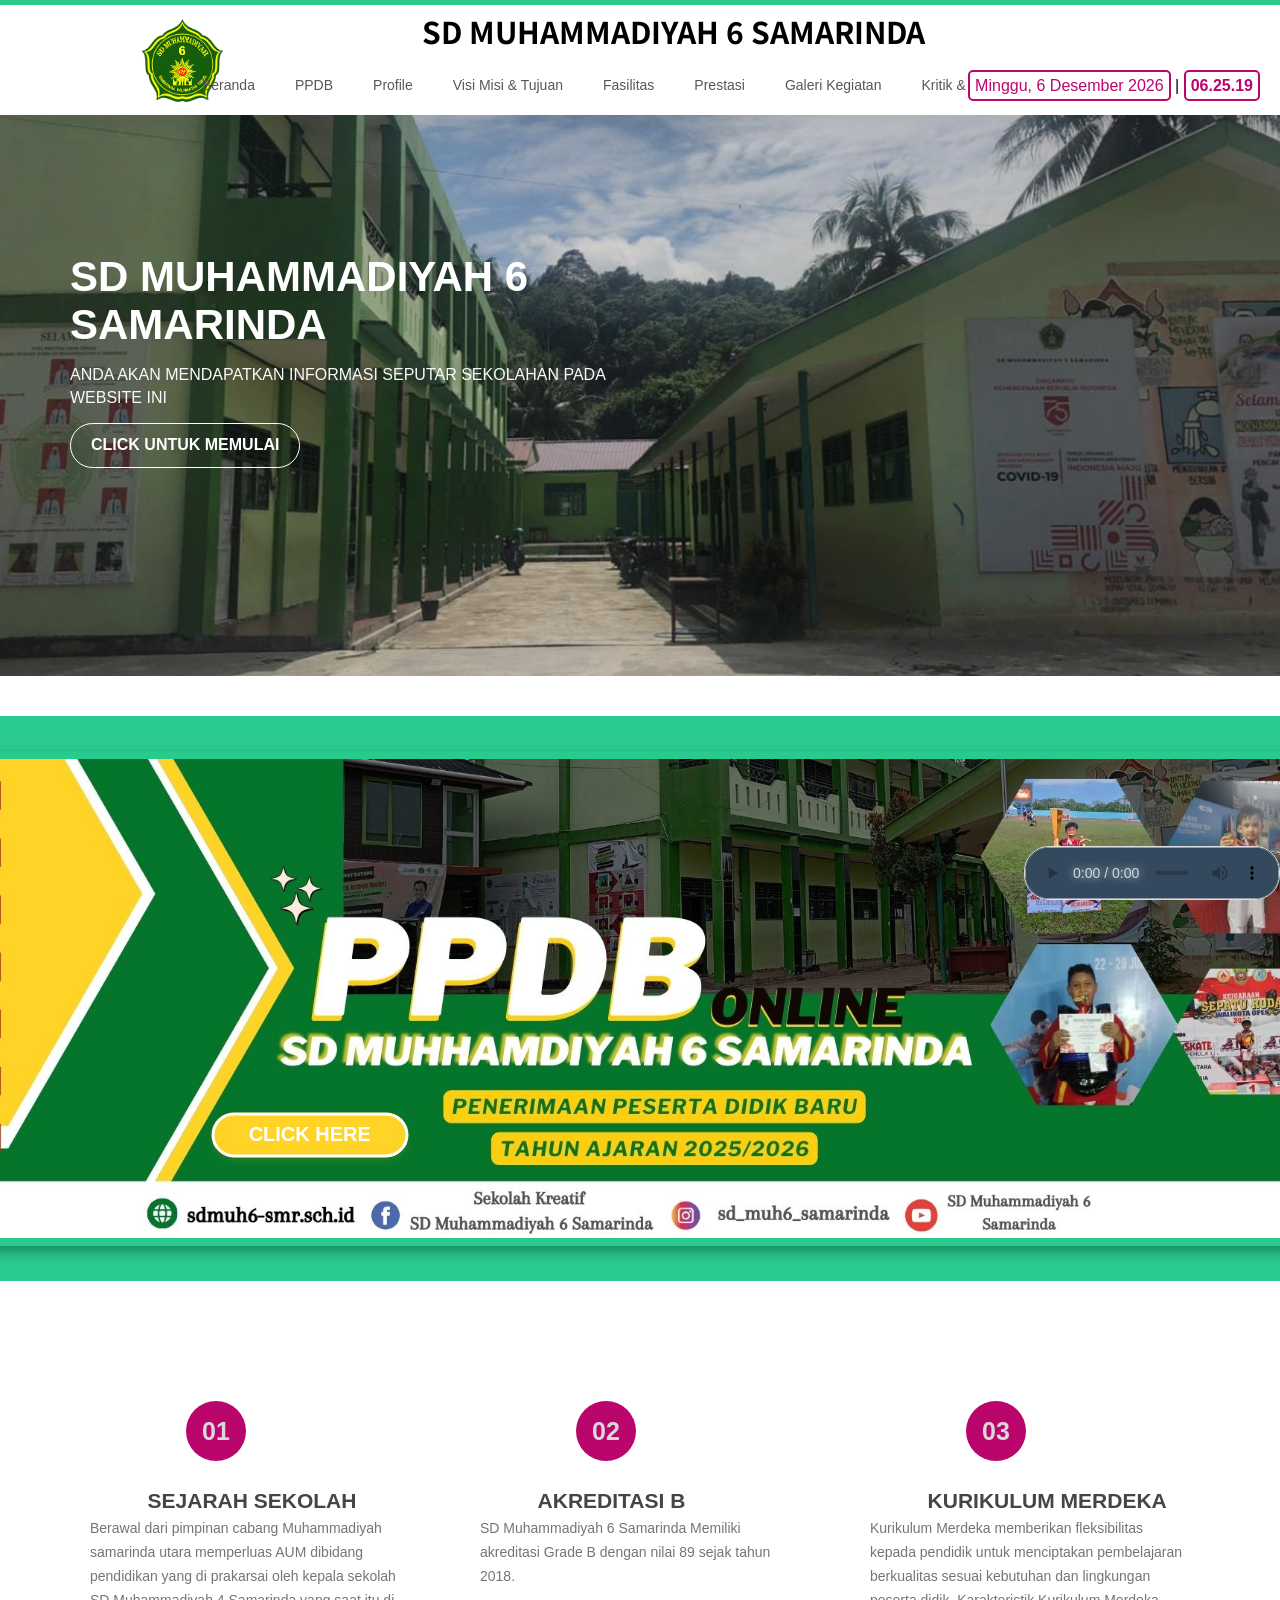
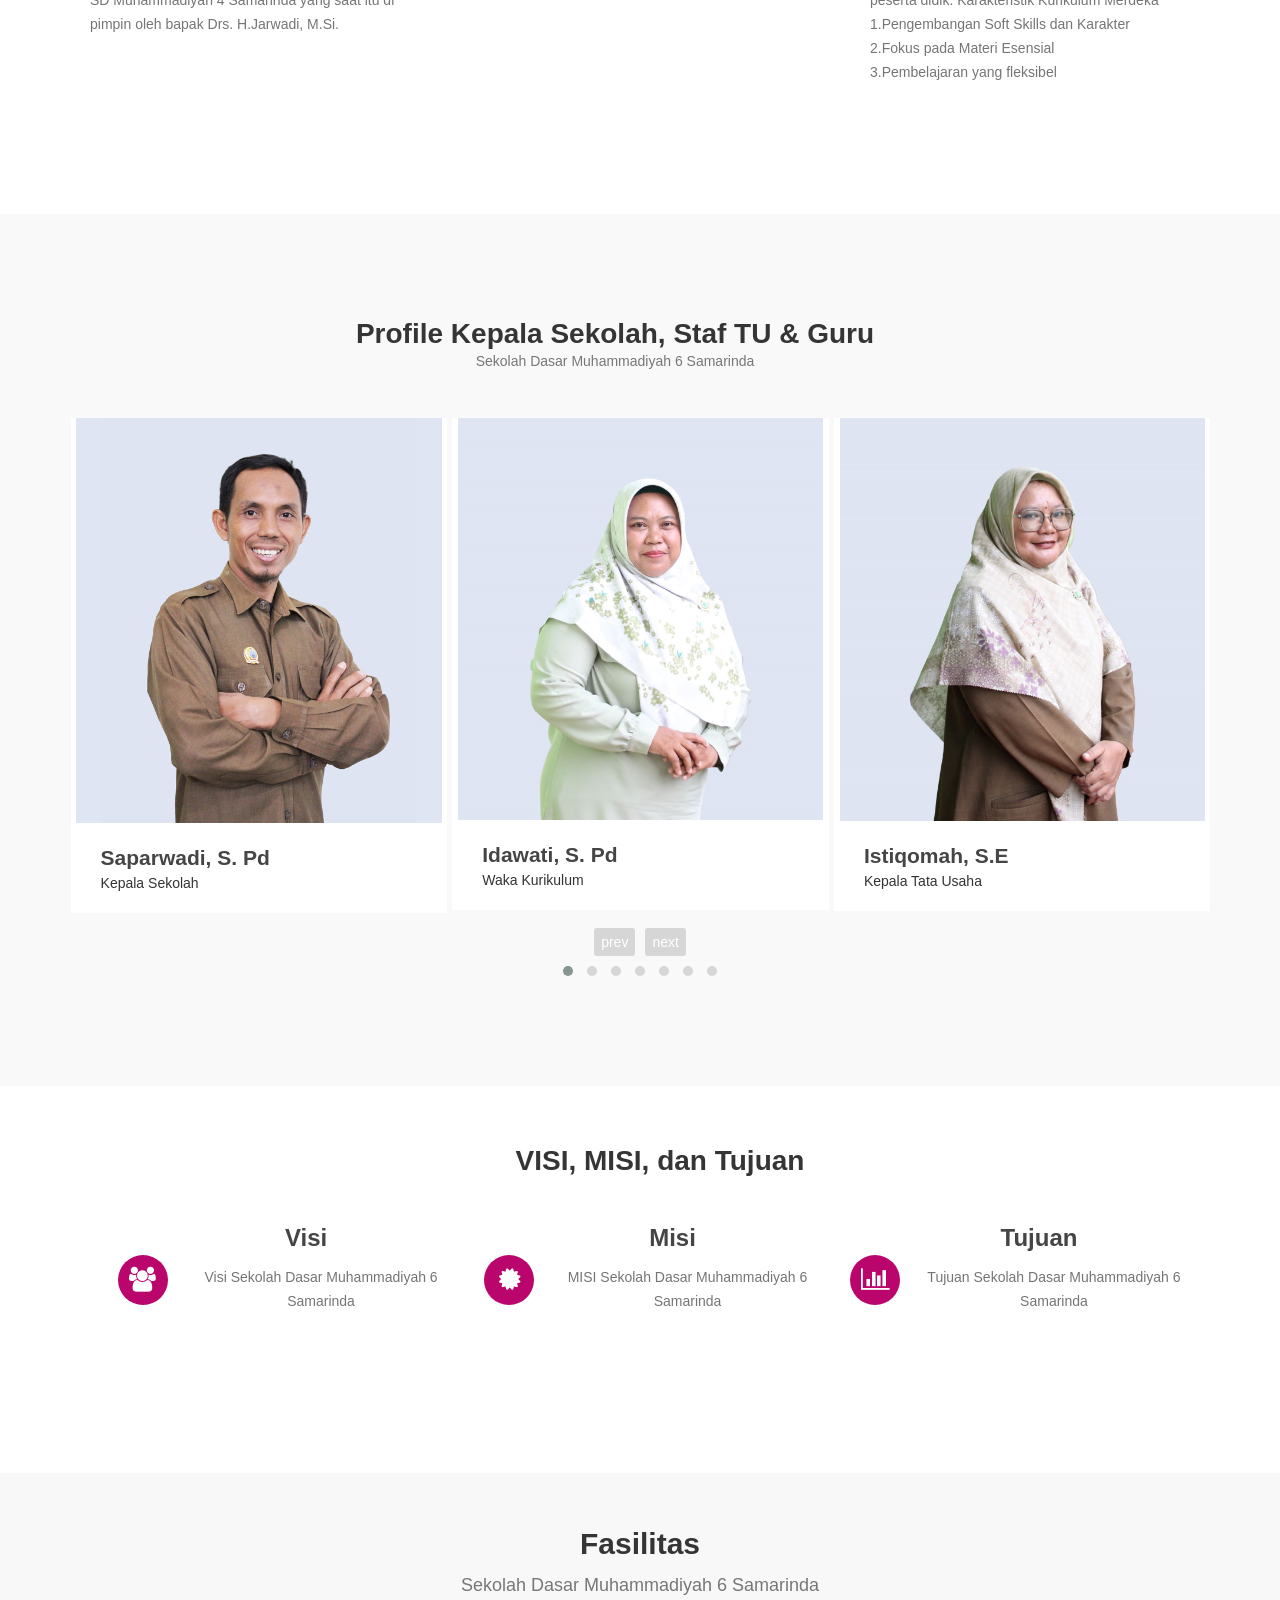
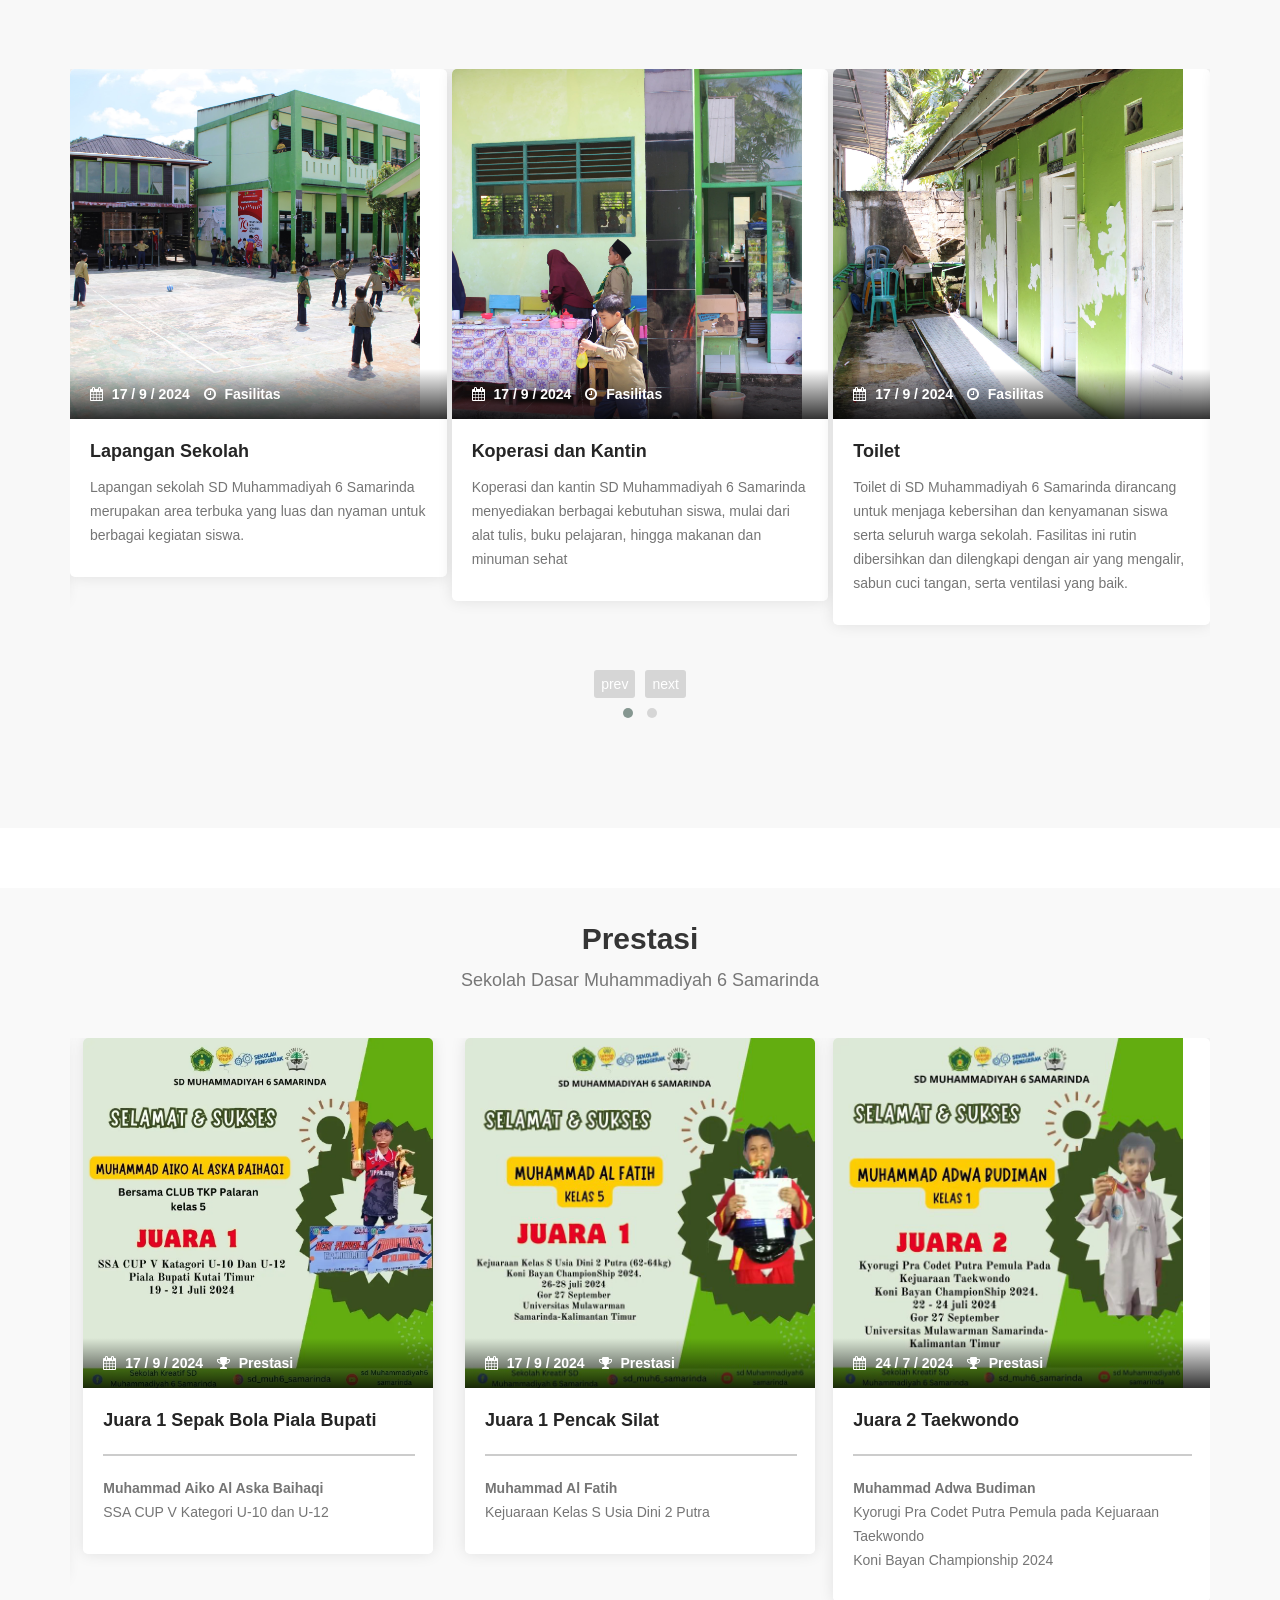
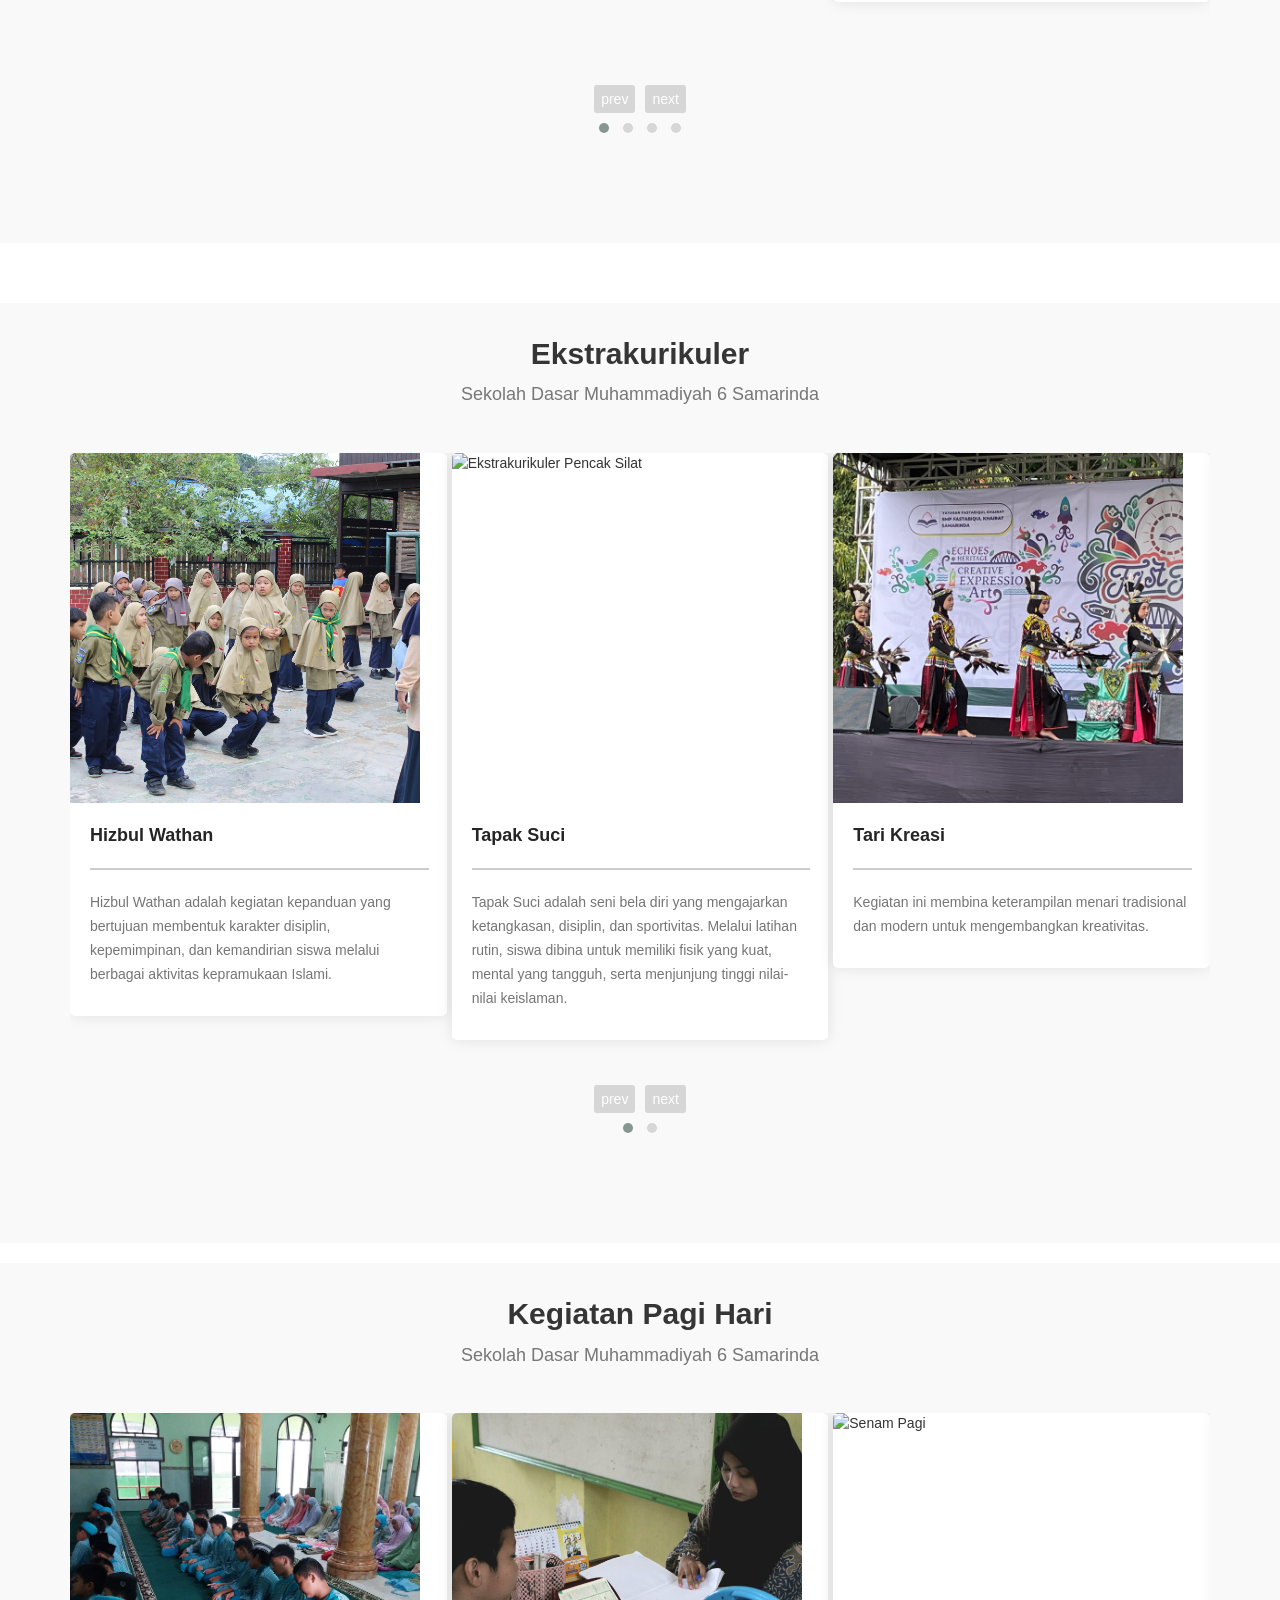
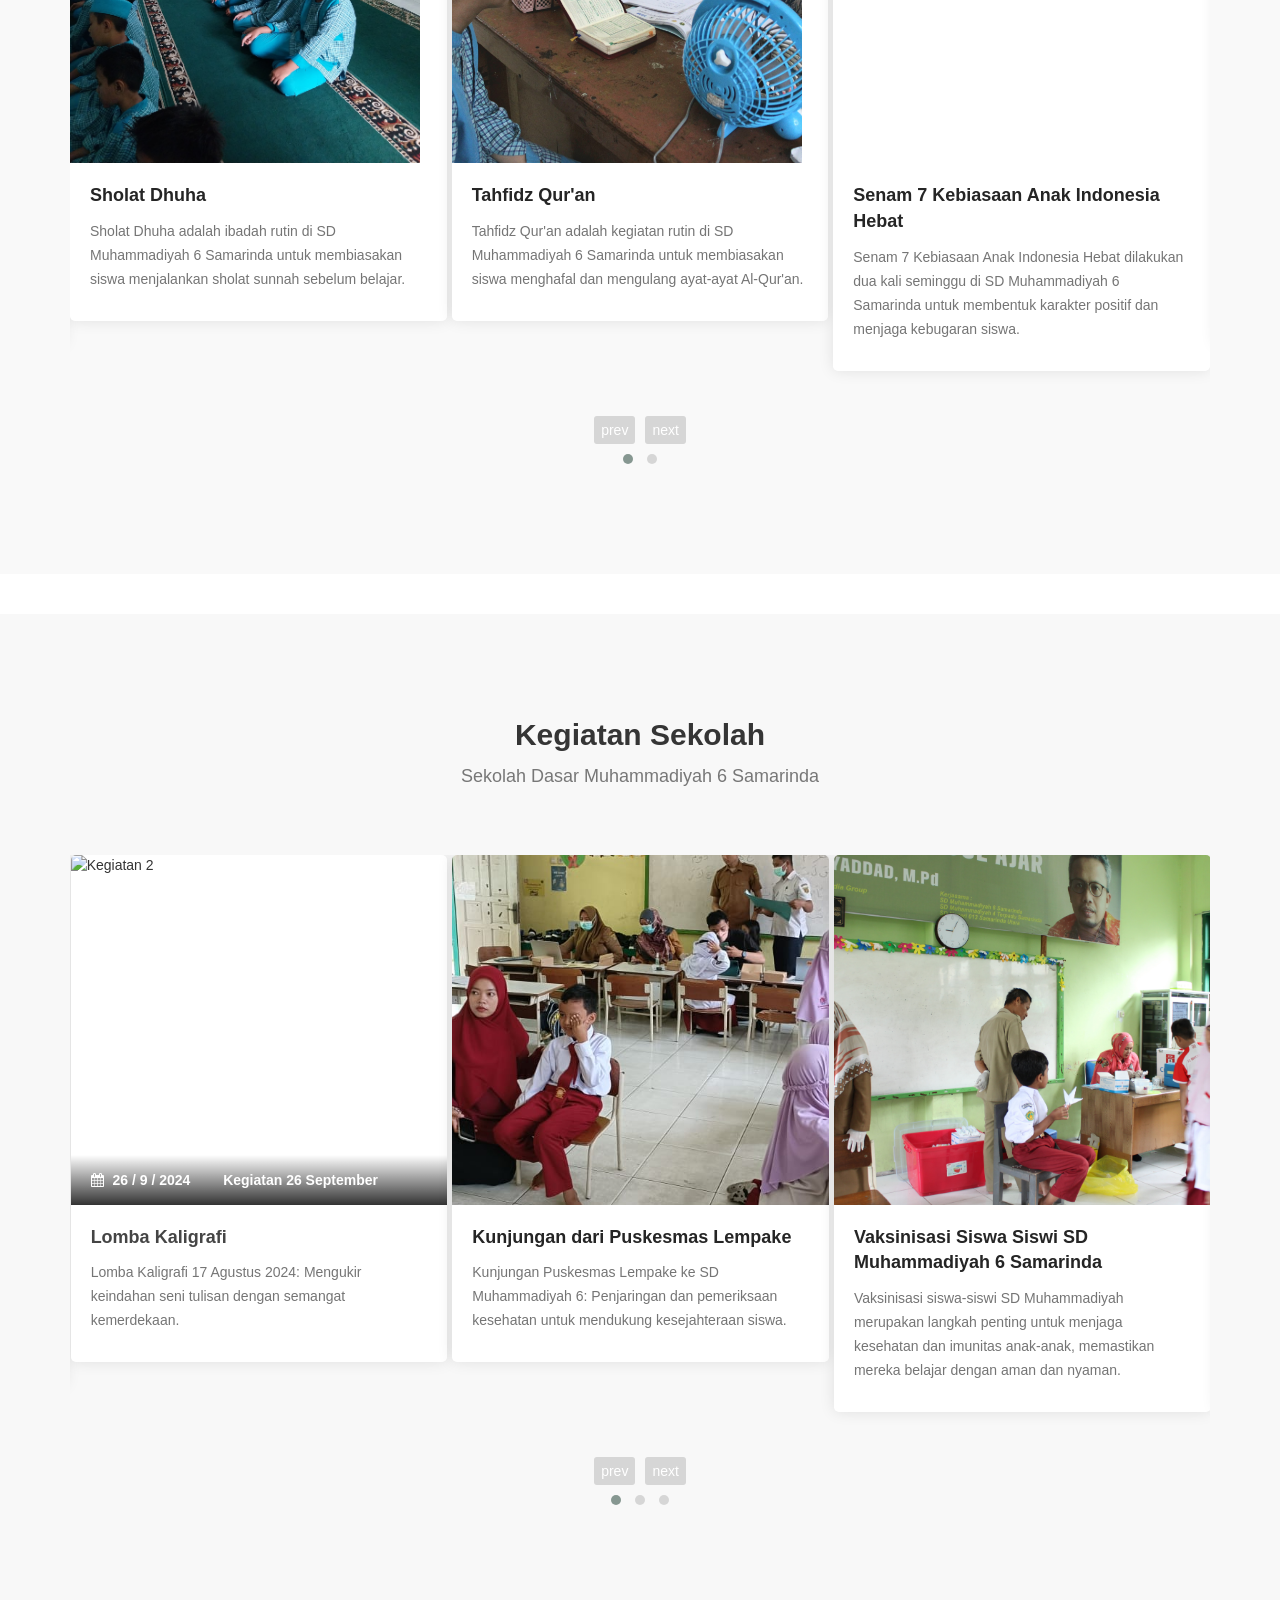
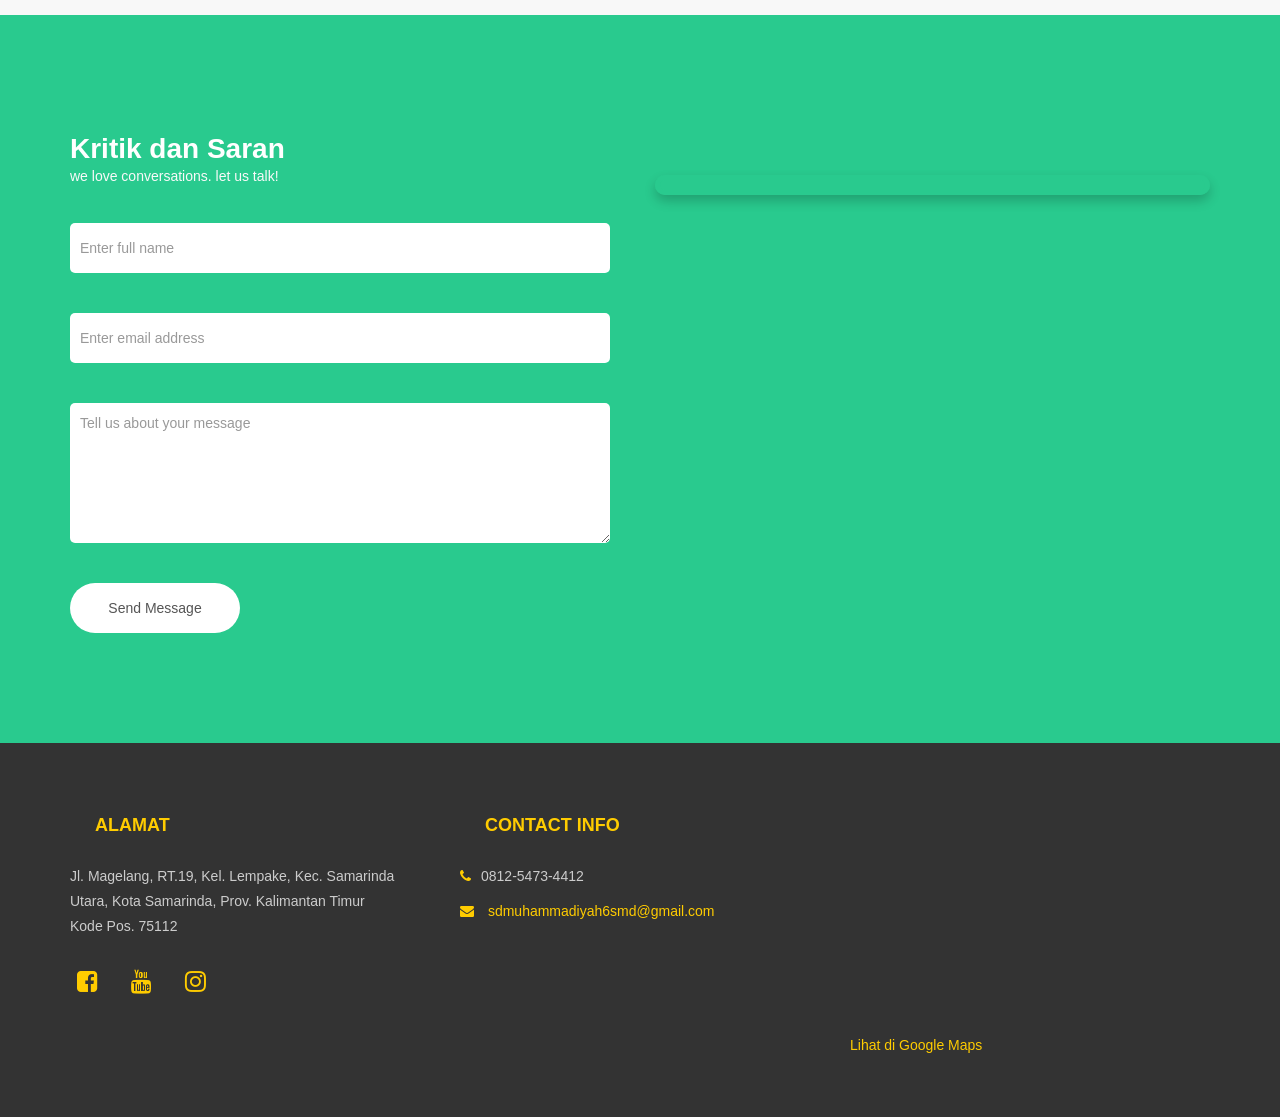
==== index.html @ 0b0f7b5b "update kegiatan" ====
<!DOCTYPE html>
<html lang="en">
<head>

     <title>SD MUHAMMADIYAH 6 </title>

     <link rel="icon" href="images/favicon.ico" type="image/x-icon">
<!-- 

Known Template 






http://www.templatemo.com/tm-516-known

-->

     <style>
          .container {
          width: 90%;
          margin: 0 auto;
          }

          .about-info {
          text-align: center;
          font-size: 16px; /* Adjust the base text size as needed */
          }

          .about-info h2 {
          text-align: center;
          margin-bottom: 20px;
          font-size: 28px; /* Adjust the h2 text size as needed */
          }


          figure {
          display: inline-block;
          width: 30%;
          margin: 10px;
          cursor: pointer;
          transition: transform 0.3s;
          }

          figure:hover {
          transform: scale(1);
          }

          figure span {
          font-size: 40px;
          display: block;
          }

          figcaption h3 {
          font-size: 24px;
          margin: 10px 0;
          }

          .content {
          display: none;
          text-align: left;
          padding: 15px;
          border: 2px solid green;
          border-radius: 5px;
          margin-top: 10px;
          animation: fadeIn 0.5s;
          }

          @keyframes fadeIn {
          from { opacity: 0; }
          to { opacity: 1; }
          }

          .show {
          display: block;
          animation: fadeIn 0.5s;
          }

     

     </style>





     <meta charset="UTF-8">
     <meta http-equiv="X-UA-Compatible" content="IE=Edge">
     <meta name="description" content="SD Muhammadiyah 6 Samarinda Memiliki Motto GEMILANG Generasi Muslim Berilmu Beramal dan Cinta Lingkungan">
     <meta name="keywords" content="SD Muhammadiyah 6, SD Muhammadiyah 6 Samarinda, Sekolah Dasar Islam Samarinda, Muhammadiyah, Kalimantan Timur, Samarinda, SD, Sekolah, Sekolah Muhammadiyah, Sdmuh6, Sekolah Kreatif, Sekolah Dasar Muhammadiyah 6, Sekolah Dasar Muhammadiyah 6">
     <meta name="author" content="SD Muhammadiyah 6 Samarinda">
     <meta name="viewport" content="width=device-width, initial-scale=1, maximum-scale=1">

     <link rel="stylesheet" href="css/bootstrap.min.css">
     <link rel="stylesheet" href="css/font-awesome.min.css">
     <link rel="stylesheet" href="css/owl.carousel.css">
     <link rel="stylesheet" href="css/owl.theme.default.min.css">
     <link rel="stylesheet" href="https://cdnjs.cloudflare.com/ajax/libs/OwlCarousel2/2.3.4/assets/owl.carousel.min.css" />
     <link rel="stylesheet" href="https://cdnjs.cloudflare.com/ajax/libs/animate.css/4.1.1/animate.min.css"/>
     <link rel="stylesheet" href="https://cdnjs.cloudflare.com/ajax/libs/OwlCarousel2/2.3.4/assets/owl.theme.default.min.css" />
     <script src="https://cdnjs.cloudflare.com/ajax/libs/jquery/3.6.0/jquery.min.js"></script>
     <script src="https://cdnjs.cloudflare.com/ajax/libs/OwlCarousel2/2.3.4/owl.carousel.min.js"></script>
     <script src="https://code.jquery.com/jquery-3.6.0.min.js"></script>




     <!-- MAIN CSS -->
      
     <link rel="stylesheet" href="css/templatemo-style.css">

</head>
 <style>
        body {
            font-family: "Barlow Condensed", sans-serif;
            margin: 0;
            padding: 0;
        }
        


     /*------AUDIO-----*/


        audio {
    position: fixed; /* Position the audio player fixed */
    bottom: 20px; /* Distance from the bottom of the viewport */
    right: 20px; /* Distance from the right of the viewport */
    width: 300px; /* Width of the audio player */
    border-radius: 25px; /* Rounded corners */
    border: 1px solid #ddd; /* Border color */
    background: #2c3e50; /* Background color */
    z-index: 9999; /* Ensure the audio player is on top of all other content */ 
}

        /* Custom styling for the audio controls */
        audio::-webkit-media-controls-panel {
            background-color: #34495e; /* Background color */
            border-radius: 10px; /* Rounded corners */
            border: 1px solid #ecf0f1; /* Border color */
        }

        audio::-webkit-media-controls-play-button,
        audio::-webkit-media-controls-pause-button,
        audio::-webkit-media-controls-mute-button {
            color: #ecf0f1; /* Icon color */
        }

        audio::-webkit-media-controls-current-time-display,
        audio::-webkit-media-controls-time-remaining-display {
            color: #ecf0f1; /* Time display color */
        }
    </style>
</head>
<head>
     <meta charset="UTF-8">
     <meta name="viewport" content="width=device-width, initial-scale=1.0">
     <title>Fixed Audio Player</title>
     <style>
         /* Posisi tetap di bawah kanan */
         #audio-player {
             position: fixed;
             bottom: 0;  /* Jarak dari bagian bawah halaman */
             right: 0;   /* Jarak dari sisi kanan halaman */
             width: 20%; /* Lebar untuk desktop */
         }
 
         /* Responsif untuk perangkat mobile */
         @media only screen and (max-width: 600px) {
             #audio-player {
                 margin-right: 100px;
                 width: 50%;  /* Lebar penuh untuk layar kecil */
                 height: 40px; /* Sesuaikan tinggi untuk layar kecil */
             }
         }
     </style>
 </head>
 <body>
     <audio id="audio-player" controls>
         <source id="audio-source" src="audio/Sekolah Kreatif SD Muhammadiyah 6.mp3" type="audio/mpeg">
         Your browser does not support the audio element.
     </audio>
 
     <script>
         // Dapatkan elemen audio
         const audioPlayer = document.getElementById('audio-player');
 
         // Tambahkan event listener untuk mendeteksi tombol ditekan
         document.addEventListener('keydown', function(event) {
             // Cek jika tombol "M" ditekan
             if (event.key === 'M' || event.key === 'm') {
                 // Toggle mute/unmute audio
                 audioPlayer.muted = !audioPlayer.muted;
             }
         });
     </script>
 </body>

    <button onclick="playNext()">Play Next</button>
    <button onclick="playPrevious()">Play Previous</button>

    <script>
        // Daftar file audio
        var playlist = [
            'audio/Sekolah Kreatif SD Muhammadiyah 6.mp3',
            'audio/Bersama kita bersinar (2).mp3',
            'audio/sang surya.mp3'
        ];

        var currentIndex = 0; // Index file audio yang sedang diputar

        // Fungsi untuk memutar audio berikutnya
        function playNext() {
            currentIndex = (currentIndex + 1) % playlist.length; // Update index dan loop jika perlu
            playAudio(playlist[currentIndex]);
        }

        // Fungsi untuk memutar audio sebelumnya
        function playPrevious() {
            currentIndex = (currentIndex - 1 + playlist.length) % playlist.length; // Update index dan loop jika perlu
            playAudio(playlist[currentIndex]);
        }

        // Fungsi untuk memutar audio berdasarkan src
        function playAudio(src) {
            var audioPlayer = document.getElementById('audio-player');
            var audioSource = document.getElementById('audio-source');
            audioSource.src = src;
            audioPlayer.load(); // Muat sumber baru
            audioPlayer.play().catch(function(error) {
                console.log("Autoplay failed:", error);
            });
        }

        // Memutar audio pertama saat halaman dimuat
        window.addEventListener('load', function() {
            playAudio(playlist[currentIndex]);
        });

        // Memindahkan ke lagu berikutnya setelah selesai
        document.getElementById('audio-player').addEventListener('ended', function() {
            playNext();
        });
    </script>
</body>

 
 

     <!-- PRE LOADER -->
     <section class="preloader">
          <div class="spinner">

               <span class="spinner-rotate"></span>
               
          </div>
     </section>


     <!-- HEADER -->
     <section class="navbar custom-navbar navbar-fixed-top" role="navigation">
          <div class="container">
               <div class="navbar-header">
                    <button class="navbar-toggle" data-toggle="collapse" data-target=".navbar-collapse">
                         <span class="icon icon-bar"></span>
                         <span class="icon icon-bar"></span>
                         <span class="icon icon-bar"></span>
                    </button>
                    

                    <!-- lOGO TEXT HERE -->

                    <link href="https://fonts.googleapis.com/css2?family=Qwitcher+Grypen:wght@400;700&display=swap" rel="stylesheet">
                    <link href="https://fonts.googleapis.com/css2?family=Bebas+Neue&display=swap" rel="stylesheet">
                    <link href="https://fonts.googleapis.com/css2?family=Bebas+Neue&family=Noto+Sans+JP:wght@100..900&display=swap" rel="stylesheet">
                    <a href="#" class="navbar-brand">
                    <img src="images/logo.jpg" loading="lazy" alt="Logo" class="navbar-logo" style="width: 85px; height: auto;">
                    <span class="navbar-text">
                         <span class="text-large">SD MUHAMMADIYAH 6 SAMARINDA</span><br>
                         <span class="text-medium">Generasi Muslim Berilmu Beramal & Cinta Lingkungan</span>
                    </span>                       
    </a>

               <!-- MENU LINKS -->
               <div class="collapse navbar-collapse">
                    <ul class="nav navbar-nav navbar-nav-first">
                        <li><a href="#top" class="smoothScroll">Beranda</a></li>
                        <li><a href="#ppdb" class="smoothScroll">PPDB</a></li>
                        <li><a href="#team" class="smoothScroll">Profile</a></li>
                        <li><a href="#about" class="smoothScroll">Visi Misi & Tujuan</a></li>
                        <li><a href="#courses" class="smoothScroll">Fasilitas</a></li>
                        <li><a href="#prestasi" class="smoothScroll">Prestasi</a></li>
                        <li><a href="#kegiatan-sekolah" class="smoothScroll">Galeri Kegiatan</a></li>
                        <li><a href="#contact" class="smoothScroll">Kritik & Saran</a></li>
                    </ul>
                    <ul class="nav navbar-nav navbar-right">
                        <li><a href="https://mail.google.com/mail/?view=cm&fs=1&to=sdmuhammadiyah6smd@gmail.com" target="_blank"><i class="fa fa-envelope"></i></a></li>
                    </ul>
                    <ul class="nav navbar-nav navbar-right clock-nav">
                         <li><span id="date"></span> | <span id="clock"></span></li> <!-- Real-time clock -->
                    </ul>
               </div>
          </div>
     </section>
     <!-- HOME -->
     <section id="home">
          <div class="row">
              <div class="owl-carousel owl-theme home-slider">
                  <div class="item item-first">
                      <div class="caption">
                          <div class="container">
                              <div class="col-md-6 col-sm-12">
                                  <h1>SD MUHAMMADIYAH 6 SAMARINDA</h1>
                                  <h3>ANDA AKAN MENDAPATKAN INFORMASI SEPUTAR SEKOLAHAN PADA WEBSITE INI</h3>
                                  <a href="#feature" class="section-btn home-btn btn btn-default smoothScroll">CLICK UNTUK MEMULAI</a>
                              </div>
                          </div>
                      </div>
                  </div>
                  <div class="item item-second">
                      <div class="caption">
                          <div class="container">
                              <div class="col-md-6 col-sm-12">
                                  <h1>DAFTARKAN ANAK KE SEKOLAH MUHAMMADIYAH</h1>
                                  <h3>RUANGAN YANG MEMADAI</h3>
                                  <a href="#courses" class="section-btn home-btn btn btn-default smoothScroll">CLICK UNTUK MEMULAI</a>
                              </div>
                          </div>
                      </div>
                  </div>
                  <div class="item item-third">
                      <div class="caption">
                          <div class="container">
                              <div class="col-md-6 col-sm-12">
                                  <h1>SEKOLAH KREATIF <br>SD MUHAMMADIYAH 6 SAMARINDA</h1><br>
                                  <h3>GEMILANG Generasi Muslim Berilmu Beramal dan Cinta Lingkungan</h3>
                                  <a href="#contact" class="section-btn home-btn btn btn-default smoothScroll">CLICK UNTUK MEMULAI</a>
                              </div>
                          </div>
                      </div>
                  </div>
              </div>
          </div>
      </section>      
     <!-- OVERLAY -->
     <!-- PPDB -->
     <br>
     <br>
     <section id="ppdb">
          <div class="container">
            <div class="row">
              <!-- Kolom untuk Gambar -->
              <div class="col-md-6">
                <div class="image-highlight" style="position: relative;">
                  <!-- Gambar untuk Desktop -->
                  <img id="image-display-desktop" src="images/Ppdb-desktop.jpg" loading="lazy" alt="Descriptive Text" class="img-fluid desktop-img">
                  
                  <!-- Gambar untuk Mobile -->
                  <img id="image-display-mobile" src="images/Ppdb-mobile.jpg" loading="lazy" alt="Descriptive Text" class="img-fluid mobile-img">
        
                  <!-- Button di atas gambar -->
                  <a href="https://s.id/ppdbsdmuh6" class="section-btn btn btn-default smoothScroll">
                    Click Here
                </a>
                </div>
              </div>
            </div>
          </div>
     </section>
        
        
     <!--VIDEO HIGHLIGHT SEKOLAH-->
      
     <!-- PROFILE -->
     <section id="feature">
          <div class="container">
               <div class="row">

                    <div class="col-md-4 col-sm-4">
                         <div class="feature-thumb">
                              <span>01</span>
                              <h3>SEJARAH SEKOLAH</h3>
                              <p>Berawal dari pimpinan cabang Muhammadiyah samarinda utara memperluas AUM dibidang pendidikan yang di prakarsai oleh kepala sekolah SD Muhammadiyah 4 Samarinda yang saat itu di pimpin oleh bapak Drs. H.Jarwadi, M.Si. </p>
                         </div>
                    </div>

                    <div class="col-md-4 col-sm-4">
                         <div class="feature-thumb">
                              <span>02</span>
                              <h3>AKREDITASI B</h3>
                              <p>SD Muhammadiyah 6 Samarinda Memiliki akreditasi Grade B dengan nilai 89 sejak tahun 2018.</p>
                         </div>
                    </div>

                    <div class="col-md-4 col-sm-4">
                         <div class="feature-thumb">
                              <span>03</span>
                              <h3>KURIKULUM MERDEKA</h3>
                              <p>Kurikulum Merdeka memberikan fleksibilitas kepada pendidik untuk menciptakan pembelajaran berkualitas sesuai kebutuhan dan lingkungan peserta didik.
                                   Karakteristik Kurikulum Merdeka <br>
                                   1.Pengembangan Soft Skills dan Karakter<br>
                                   2.Fokus pada Materi Esensial<br>
                                   3.Pembelajaran yang fleksibel <br></p>
                              </p>
                         </div>
                    </div>

               </div>
          </div>
     </section>


    
     <!-- Profile Kepala Sekolah, Staf Tu dan Guru -->
     <section id="team">
          <div class="container">
              <div class="section-title">
                  <h2>Profile Kepala Sekolah, Staf TU & Guru <small>Sekolah Dasar Muhammadiyah 6 Samarinda</small></h2>
              </div>
      
              <div class="owl-carousel owl-theme">
               <div class="item">
                   <div class="team-thumb">
                       <div class="team-image Saparwadi">
                           <img src="images/Kepsek.jpg" loading="lazy" class="img-responsive" alt="">
                       </div>
                       <div class="team-info">
                           <h3>Saparwadi, S. Pd</h3>
                           <span>Kepala Sekolah</span>
                       </div>
                   </div>
               </div>
      
                  <div class="item">
                      <div class="team-thumb">
                          <div class="team-image Idawati">
                              <img src="images/Bu Idawati.jpg" loading="lazy" class="img-responsive" alt="">
                          </div>
                          <div class="team-info">
                              <h3>Idawati, S. Pd</h3>
                              <span>Waka Kurikulum</span>
                          </div>
                      </div>
                  </div>
      
                  <div class="item">
                      <div class="team-thumb">
                          <div class="team-image Istiqomah">
                              <img src="images/Bu Istiqomah.jpg" loading="lazy" class="img-responsive" alt="">
                          </div>
                          <div class="team-info">
                              <h3>Istiqomah, S.E</h3>
                              <span>Kepala Tata Usaha</span>
                          </div>
                      </div>
                  </div>
      
                  <div class="item">
                      <div class="team-thumb">
                          <div class="team-image Sitti">
                              <img src="images/Sitti Munjiyah Mardhatillah.jpg" loading="lazy" class="img-responsive" alt="">
                          </div>
                          <div class="team-info">
                              <h3>Sitti Munjiyah Mardhatillah</h3>
                              <span>Tata Usaha</span>
                          </div>
                      </div>
                  </div>
                  <div class="item">
                    <div class="team-thumb">
                        <div class="team-image Fahreza">
                            <img src="images/Muhammad Fahreza Hardika.jpg" loading="lazy" class="img-responsive" alt="">
                        </div>
                        <div class="team-info">
                            <h3>Muhammad Fahreza Hardika</h3>
                            <span>Bendahara</span>
                        </div>
                    </div>
                   </div>
                  <div class="item">
                      <div class="team-thumb">
                          <div class="team-image Siti-asriyah">
                            <img src="images/Bu Siti asriyah.jpg" loading="lazy" class="img-responsive" alt="">
                          </div>
                          <div class="team-info">
                            <h3>Siti Asriyah, S.Si</h3>
                            <span>Guru Kelas</span>
                          </div>
                          </div>
                    </div>
                    <div class="item">
                         <div class="team-thumb">
                             <div class="team-image Nur">
                                 <img src="images/Nur Asri Indah Yani.jpg" loading="lazy" class="img-responsive" alt="">
                             </div>
                             <div class="team-info">
                                 <h3>Nur Asri Indah Yani, S.Pd</h3>
                                 <span>Guru Kelas</span>
                             </div>
                         </div>
                    </div>
                    <div class="item">
                         <div class="team-thumb">
                             <div class="team-image Ina">
                                 <img src="images/Ina Ruviyana.jpg" loading="lazy" class="img-responsive" alt="">
                             </div>
                             <div class="team-info">
                                 <h3>Ina Ruviyana, S.Pd</h3>
                                 <span>Guru Kelas</span>
                             </div>
                         </div>
                    </div>
                    <div class="item">
                         <div class="team-thumb">
                             <div class="team-image Anggi">
                                 <img src="images/Anggi Widyasari.jpg" loading="lazy" class="img-responsive" alt="">
                             </div>
                             <div class="team-info">
                                 <h3>Anggi Widyasari</h3>
                                 <span>Guru Mapel</span>
                             </div>
                         </div>
                    </div>
                    <div class="item">
                         <div class="team-thumb">
                             <div class="team-image Lilik">
                               <img src="images/Lilik Widayati.jpg" loading="lazy" class="img-responsive" alt="">
                             </div>
                             <div class="team-info">
                               <h3>Lilik Widayati S. Pd</h3>
                               <span>Guru Kelas</span>
                             </div>
                             </div>
                       </div>
                    <div class="item">
                         <div class="team-thumb">
                             <div class="team-image Ika">
                               <img src="images/Ika Dian Purwanti.jpg" loading="lazy" class="img-responsive" alt="">
                             </div>
                             <div class="team-info">
                               <h3>Ika Dian Purwanti S. Psi</h3>
                               <span>Guru Kelas</span>
                             </div>
                             </div>
                    </div>
                    <div class="item">
                         <div class="team-thumb">
                             <div class="team-image Kusmiati">
                               <img src="images/Tutut Kusmiati.jpg" loading="lazy" class="img-responsive" alt="">
                             </div>
                             <div class="team-info">
                               <h3>Tutut Kusmiati, S.Pd</h3>
                               <span>Guru Kelas</span>
                             </div>
                             </div>
                    </div>
                    <div class="item">
                        <div class="team-thumb">
                            <div class="team-image Angela">
                              <img src="images/Angela Nur Eka Royatmi.jpg" loading="lazy" class="img-responsive" alt="">
                            </div>
                            <div class="team-info">
                              <h3>Angela Nur Eka Royatmi, S.Sos</h3>
                              <span>Guru Kelas</span>
                            </div>
                            </div>
                   </div>
                    <div class="item">
                        <div class="team-thumb">
                            <div class="team-image Pipit">
                                <img src="images/Hayatul Fitriah.jpg" loading="lazy" class="img-responsive" alt="">
                            </div>
                            <div class="team-info">
                                <h3>Hayatul Fitriyah, S.S</h3>
                                <span>Guru Mapel</span>
                            </div>
                        </div>
                    </div>
                    <div class="item">
                        <div class="team-thumb">
                            <div class="team-image Fauzan">
                                <img src="images/Fauzan Azhima.png" loading="lazy" class="img-responsive" alt="">
                            </div>
                            <div class="team-info">
                                <h3>Fauzan Azhima, S.Pd</h3>
                                <span>Guru Mapel</span>
                            </div>
                        </div>
                    </div>
                    <div class="item">
                         <div class="team-thumb">
                             <div class="team-image Sartika">
                                 <img src="images/Sartika Sari.jpg" loading="lazy" class="img-responsive" alt="">
                             </div>
                             <div class="team-info">
                                 <h3>Sartika Sari, S.S</h3>
                                 <span>Guru Kelas</span>
                             </div>
                         </div>
                    </div>
                    <div class="item">
                        <div class="team-thumb">
                            <div class="team-image Elliana">
                                <img src="images/Elliana Puspita Sari.jpg" loading="lazy" class="img-responsive" alt="">
                            </div>
                            <div class="team-info">
                                <h3>Elliana Puspita Sari</h3>
                                <span>Guru Mapel</span>
                            </div>
                        </div>
                    </div>
                    <div class="item">
                         <div class="team-thumb">
                             <div class="team-image Abdul">
                                 <img src="images/Abdul Muis.jpg" loading="lazy" class="img-responsive" alt="">
                             </div>
                             <div class="team-info">
                                 <h3>Abdul Muis S.Pd</h3>
                                 <span>Guru Mapel</span>
                             </div>
                         </div>
                    </div>
                    <div class="item">
                        <div class="team-thumb">
                            <div class="team-image Putri">
                                <img src="images/Putri Mutiara.jpg" loading="lazy" class="img-responsive" alt="">
                            </div>
                            <div class="team-info">
                                <h3>Putri Mutiara</h3>
                                <span>Guru Mapel</span>
                            </div>
                        </div>
                    </div>
                    <div class="item">
                    <div class="team-thumb">
                        <div class="team-image Dewi">
                            <img src="images/Dewi Kusumawati.jpg" loading="lazy" class="img-responsive" alt="">
                        </div>
                        <div class="team-info">
                            <h3>Dewi Kusumawati, S. Pd. i</h3>
                            <span>Guru Mapel</span>
                        </div>
                    </div>
               </div>
              </div>
          </div>
      </section>
      
     <!-- APA YANG DISEDIAKAN SAMA SEKOLAHAN -->
     <section id="about">
          <div class="container">
              <div class="about-info">
                  <h2>VISI, MISI, dan Tujuan</h2>
                  <figure onclick="toggleContent('visi-content')">
                      <span><i class="fa fa-users"></i></span>
                      <figcaption>
                          <h3>Visi</h3>
                          <p>Visi Sekolah Dasar Muhammadiyah 6 Samarinda</p>
                      </figcaption>
                      <div id="visi-content" class="content">
                          <p>
                              SD Muhammadiyah 6 Samarinda adalah "Mewujudkan Generasi Muslim yang Berilmu, Beramal, Cinta Lingkungan, Kreatif, dan Berprofil Pancasila."<br>
                              Indikator Visi:<br>
                              Peserta didik yang taqwa dan mengamalkan ajaran agama dalam kehidupan sehari-hari.
                              Peserta didik yang mampu melaksanakan ibadah sesuai tuntunan Nabi.
                              Peserta didik berprestasi akademik, lulus dengan standar maksimal, dan diterima di sekolah favorit.
                              Peserta didik cerdas dan berprestasi di bidang akademik dan non-akademik.
                              Peserta didik yang mandiri, percaya diri, dan kreatif.
                              Lingkungan sekolah yang bersih, sehat, teduh, rapi, aman, dan nyaman.
                              Visi ini menjadi panduan jangka panjang, menengah, dan pendek, serta menjiwai seluruh warga sekolah dalam mencapai tujuan yang berkelanjutan.
                          </p>
                      </div>
                  </figure>
  
                  <figure onclick="toggleContent('misi-content')">
                      <span><i class="fa fa-certificate"></i></span>
                      <figcaption>
                          <h3>Misi</h3>
                          <p>MISI Sekolah Dasar Muhammadiyah 6 Samarinda</p>
                      </figcaption>
                      <div id="misi-content" class="content">
                          <p>
                              Mewujudkan lulusan yang beriman, bertaqwa, dan beradab Islami.
                              Menghasilkan lulusan yang menjalankan ajaran agama sesuai Al-Quran dan As-Sunnah.
                              Menumbuhkan karakter warga sekolah yang cerdas, disiplin, dan cinta tanah air.
                              Mengembangkan pembelajaran yang aktif, kreatif, dan inovatif dengan memanfaatkan IPTEK.
                              Mendorong semangat berprestasi dan kompetensi untuk menghadapi persaingan global.
                              Menciptakan lingkungan sekolah yang sehat, bersih, hijau, dan asri. 
                          </p>
                      </div>
                  </figure>
  
                  <figure onclick="toggleContent('tujuan-content')">
                      <span><i class="fa fa-bar-chart-o"></i></span>
                      <figcaption>
                          <h3>Tujuan</h3>
                          <p> Tujuan Sekolah Dasar Muhammadiyah 6 Samarinda</p>
                      </figcaption>
                      <div id="tujuan-content" class="content">
                          <p>
                              a. Agar siswa taat beribadah sesuai dengan Al-quran dan As-Sunnah baik disekolah maupun dirumah (Kontrol Ibadah)
                              <br>
                              b. Terbentuknya sikap yang baik, sopan dan berkarakter.
                              <br>
                              c. Terwujudnya siswa berprestasi baik akademik maupun non akademik.
                              <br>
                              d. Terciptanya suasana pembelajaran aktif, inofatif, kreatif, efektif dan menyenangkan.
                              <br>
                              e. Terciptanya rasa aman dan nyaman dilingkungan sekolah.
                              <br>
                              f. Terwujudnya sikap peduli terhadap kebersihan lingkungan.
                              <br>
                              g. Terwujudnya peserta didik selalu mengamalkan nilai nilai Pancasila.
                              <br>
                              h. Terwujudnya lingkungan yang bersih, sehat, teduh, rapi, aman dan nyaman
                          </p>
                      </div>
                  </figure>
              </div>
          </div>
      </section>
  
      <script>
          function toggleContent(contentId) {
              var content = document.getElementById(contentId);
              content.classList.toggle('show');
          }
  
          // Initialize all content as hidden
          document.querySelectorAll('.content').forEach(function(content) {
              content.style.display = 'none';
          });
      </script></body>
                               </html>

               </div>
          </div>
     </section>
     </body> 
     <!-- Fasilitas -->
     <section id="fasilitas" class="facilities-section">
          <div class="container">
              <div class="row">
                  <div class="col-md-12 col-sm-12">
                      <div class="section-title">
                          <h2>Fasilitas <small>Sekolah Dasar Muhammadiyah 6 Samarinda</small></h2>
                      </div>
      
                      <div class="owl-carousel owl-theme owl-facilities">
                          <!-- Fasilitas 1 -->
                          <div class="item">
                              <div class="facilities-thumb">
                                  <div class="facilities-top">
                                      <div class="facilities-image">
                                          <!-- Multiple Images for Fasilitas 1 -->
                                          <img src="images/Lapangan Sekolah.jpeg" loading="lazy" alt="Facility Image 1" class="active">
                                      </div>
                                      <div class="facilities-date">
                                          <span><i class="fa fa-calendar"></i> 17 / 9 / 2024</span>
                                          <span><i class="fa fa-clock-o"></i> Fasilitas</span>
                                      </div>
                                  </div>
                                  <div class="facilities-detail">
                                      <h3><a href="#">Lapangan Sekolah</a></h3>
                                      <p>Lapangan sekolah SD Muhammadiyah 6 Samarinda merupakan area terbuka yang luas dan nyaman untuk berbagai kegiatan siswa. </p>
                                  </div>
                              </div>
                          </div>
      
                          <!-- Fasilitas 2 -->
                          <div class="item">
                              <div class="facilities-thumb">
                                  <div class="facilities-top">
                                      <div class="facilities-image">
                                          <!-- Multiple Images for Fasilitas 2 -->
                                          <img src="images/Koperasi.jpeg" loading="lazy" alt="Facility Image 2" class="active">

                                      </div>
                                      <div class="facilities-date">
                                          <span><i class="fa fa-calendar"></i> 17 / 9 / 2024</span>
                                          <span><i class="fa fa-clock-o"></i> Fasilitas</span>
                                      </div>
                                  </div>
                                  <div class="facilities-detail">
                                      <h3><a href="#">Koperasi dan Kantin</a></h3>
                                      <p>Koperasi dan kantin SD Muhammadiyah 6 Samarinda menyediakan berbagai kebutuhan siswa, mulai dari alat tulis, buku pelajaran, hingga makanan dan minuman sehat</p>
                                  </div>
                              </div>
                          </div>
      
                          <!-- Fasilitas 3 -->
                          <div class="item">
                              <div class="facilities-thumb">
                                  <div class="facilities-top">
                                      <div class="facilities-image">
                                          <!-- Multiple Images for Fasilitas 3 -->
                                          <img src="images/WC.jpeg" loading="lazy" alt="Facility Image 3" class="active">

                                      </div>
                                      <div class="facilities-date">
                                          <span><i class="fa fa-calendar"></i> 17 / 9 / 2024</span>
                                          <span><i class="fa fa-clock-o"></i> Fasilitas</span>
                                      </div>
                                  </div>
                                  <div class="facilities-detail">
                                      <h3><a href="#">Toilet</a></h3>
                                      <p>Toilet di SD Muhammadiyah 6 Samarinda dirancang untuk menjaga kebersihan dan kenyamanan siswa serta seluruh warga sekolah. Fasilitas ini rutin dibersihkan dan dilengkapi dengan air yang mengalir, sabun cuci tangan, serta ventilasi yang baik. </p>
                                  </div>
                              </div>
                          </div>
                          <!-- Fasilitas 4 -->
                          <div class="item">
                            <div class="facilities-thumb">
                                <div class="facilities-top">
                                    <div class="facilities-image">
                                        <!-- Multiple Images for Fasilitas 3 -->
                                        <img src="images/Ruang Rapat.jpeg" loading="lazy" alt="Facility Image 4" class="active">

                                    </div>
                                    <div class="facilities-date">
                                        <span><i class="fa fa-calendar"></i> 17 / 9 / 2024</span>
                                        <span><i class="fa fa-clock-o"></i> Fasilitas </span>
                                    </div>
                                </div>
                                <div class="facilities-detail">
                                    <h3><a href="#">Ruang Rapat</a></h3>
                                    <p>Ruang rapat SD Muhammadiyah 6 Samarinda merupakan tempat yang digunakan untuk pertemuan guru, staf, dan berbagai kegiatan akademik maupun administratif.</p>
                                </div>
                            </div>
                          </div> 
                          <div class="item">
                            <div class="facilities-thumb">
                                <div class="facilities-top">
                                    <div class="facilities-image">
                                        <!-- Multiple Images for Fasilitas 3 -->
                                        <img src="images/Ruang TU.jpeg" loading="lazy" alt="Facility Image 4" class="active">

                                    </div>
                                    <div class="facilities-date">
                                        <span><i class="fa fa-calendar"></i> 17 / 9 / 2024</span>
                                        <span><i class="fa fa-clock-o"></i> Fasilitas </span>
                                    </div>
                                </div>
                                <div class="facilities-detail">
                                    <h3><a href="#">Ruang Tata Usaha</a></h3>
                                    <p>Ruang Tata Usaha SD Muhammadiyah 6 Samarinda merupakan pusat administrasi sekolah yang mengelola data siswa, keuangan, arsip, dan layanan informasi bagi guru, siswa, serta orang tua.</p>
                                </div>
                            </div>
                          </div>        
                      </div>
                  </div>
              </div>
          </div>
      </section>
     <!--PRESTASI-->
     <br>
     <br>
     <br>
     <section id="prestasi" class="achievements-section">
      <div class="container">
          <div class="row">
              <div class="col-md-12 col-sm-12">
                  <div class="section-title">
                      <h2>Prestasi <small>Sekolah Dasar Muhammadiyah 6 Samarinda</small></h2>
                  </div>
  
                  <div class="owl-carousel owl-theme owl-achievements">
                      <!-- Prestasi 1 -->
                      <div class="item">
                          <div class="achievements-thumb">
                              <div class="achievements-top">
                                  <div class="achievements-image">
                                      <!-- Multiple Images for Prestasi 1 -->
                                      <img src="images/bang aiko.jpg" loading="lazy" alt="Achievement Image 1" class="active">
                                  </div>
                                  <div class="achievements-date">
                                      <span><i class="fa fa-calendar"></i> 17 / 9 / 2024</span>
                                      <span><i class="fa fa-trophy"></i> Prestasi</span>
                                  </div>
                              </div>
                              <div class="achievements-detail">
                                  <h3><a href="#">Juara 1 Sepak Bola Piala Bupati</a></h3>
                                  <hr style="border: 1px solid #ccc; width: 100%; margin: 20px auto;">
                                  <p><b>Muhammad Aiko Al Aska Baihaqi</b><br>SSA CUP V Kategori U-10 dan U-12</p>
                              </div>
                          </div>
                      </div>
  
                      <!-- Prestasi 2 -->
                      <div class="item">
                          <div class="achievements-thumb">
                              <div class="achievements-top">
                                  <div class="achievements-image">
                                      <!-- Multiple Images for Prestasi 2 -->
                                      <img src="images/bang fatih.jpeg" loading="lazy" alt="Achievement Image 2" class="active">
                                  </div>
                                  <div class="achievements-date">
                                      <span><i class="fa fa-calendar"></i> 17 / 9 / 2024</span>
                                      <span><i class="fa fa-trophy"></i> Prestasi</span>
                                  </div>
                              </div>
                              <div class="achievements-detail">
                                  <h3><a href="#">Juara 1 Pencak Silat</a></h3>
                                  <hr style="border: 1px solid #ccc; width: 100%; margin: 20px auto;">
                                  <p><b>Muhammad Al Fatih</b><br>Kejuaraan Kelas S Usia Dini 2 Putra</p>
                              </div>
                          </div>
                      </div>
  
                      <!-- Prestasi 3 -->
                      <div class="item">
                          <div class="achievements-thumb">
                              <div class="achievements-top">
                                    <div class="achievements-image">
                                      <!-- Multiple Images for Prestasi 3 -->
                                      <img src="images/juara 1 taekwondo.jpeg" loading="lazy" alt="Achievement Image 3" class="active">
                                    </div>
                                    <div class="achievements-date">
                                      <span><i class="fa fa-calendar"></i> 24 / 7 / 2024</span>
                                      <span><i class="fa fa-trophy"></i> Prestasi</span>
                                    </div>
                              </div>
                              <div class="achievements-detail">
                                  <h3><a href="#">Juara 2 Taekwondo</a></h3>
                                  <hr style="border: 1px solid #ccc; width: 100%; margin: 20px auto;">
                                  <p><b>Muhammad Adwa Budiman</b><br>Kyorugi Pra Codet Putra Pemula pada Kejuaraan Taekwondo<br>Koni Bayan Championship 2024</p>
                              </div>
                          </div>
                        </div>
                      <!-- Prestasi 4 -->
                      <div class="item">
                        <div class="achievements-thumb">
                            <div class="achievements-top">
                                  <div class="achievements-image">
                                    <!-- Multiple Images for Prestasi 3 -->
                                    <img src="images/Robian Al Farizzi Ikbal.jpeg" loading="lazy" alt="Achievement Image 3" class="active">
                                  </div>
                                  <div class="achievements-date">
                                    <span><i class="fa fa-calendar"></i> 24 / 7 / 2024</span>
                                    <span><i class="fa fa-trophy"></i> Prestasi</span>
                                  </div>
                            </div>
                            <div class="achievements-detail">
                                <h3><a href="#">Juara 3 Skate Cross</a></h3>
                                <hr style="border: 1px solid #ccc; width: 100%; margin: 20px auto;">
                                <p><b>Robian Al Farizzi Ikbal</b><br>Kejuaraan Skate Cross<br>Walikota Open Tahun 2024</p>
                            </div>
                        </div>
                      </div>
                      <!--Milad Muhammadiyah-->
                      <!-- Prestasi 5 -->
                      <div class="item">
                        <div class="achievements-thumb">
                            <div class="achievements-top">
                                  <div class="achievements-image">
                                    <!-- Multiple Images for Prestasi 3 -->
                                    <img src="images/Ulil.jpeg" loading="lazy" alt="Achievement Image 3" class="active">
                                  </div>
                                  <div class="achievements-date">
                                    <span><i class="fa fa-calendar"></i> 24 / 7 / 2024</span>
                                    <span><i class="fa fa-trophy"></i> Prestasi</span>
                                  </div>
                            </div>
                            <div class="achievements-detail">
                                <h3><a href="#">Juara 1 Tahfizh</a></h3>
                                <hr style="border: 1px solid #ccc; width: 100%; margin: 20px auto;">
                                <p><b>Ulil Berkah Rizqon</b><br>Dalam Milad Muhammadiyah ke 112 M</p>
                            </div>
                        </div>
                      </div>
                      <!-- Prestasi 6 -->
                      <div class="item">
                        <div class="achievements-thumb">
                            <div class="achievements-top">
                                  <div class="achievements-image">
                                    <!-- Multiple Images for Prestasi 3 -->
                                    <img src="images/Tari Kreasi.jpeg" loading="lazy" alt="Achievement Image 3" class="active">
                                  </div>
                                  <div class="achievements-date">
                                    <span><i class="fa fa-calendar"></i> 24 / 7 / 2024</span>
                                    <span><i class="fa fa-trophy"></i> Prestasi</span>
                                  </div>
                            </div>
                            <div class="achievements-detail">
                                <h3><a href="#">Juara 2 Tari Kreasi</a></h3>
                                <hr style="border: 1px solid #ccc; width: 100%; margin: 20px auto;">
                                <p><b>Khansa Zakiyyah Fitriyani<br>
                                Shofia Humaira<br>
                                Aleena Arsyfa Salsabila</b><br>
                                <hr style="border: 1px solid #ccc; width: 100%; margin: 20px auto;">
                                Dalam Milad Muhammadiyah ke 112 M</p>
                            </div>
                        </div>
                      </div>
                      <!-- Prestasi 7 -->
                      <div class="item">
                        <div class="achievements-thumb">
                            <div class="achievements-top">
                                  <div class="achievements-image">
                                    <!-- Multiple Images for Prestasi 3 -->
                                    <img src="images/Aisyah.jpeg" loading="lazy" alt="Achievement Image 3" class="active">
                                  </div>
                                  <div class="achievements-date">
                                    <span><i class="fa fa-calendar"></i> 24 / 7 / 2024</span>
                                    <span><i class="fa fa-trophy"></i> Prestasi</span>
                                  </div>
                            </div>
                            <div class="achievements-detail">
                                <h3><a href="#">Juara 1 Pidato Bahasa Arab</a></h3>
                                <hr style="border: 1px solid #ccc; width: 100%; margin: 20px auto;">
                                <p><b>Aisyah Nur Afiqa </b><br>Dalam Milad Muhammadiyah ke 112 M</p>
                            </div>
                        </div>
                      </div>
                      <!-- Prestasi 8 -->
                      <div class="item">
                        <div class="achievements-thumb">
                            <div class="achievements-top">
                                  <div class="achievements-image">
                                    <!-- Multiple Images for Prestasi 3 -->
                                    <img src="images/Aurelia.jpeg" loading="lazy" alt="Achievement Image 3" class="active">
                                  </div>
                                  <div class="achievements-date">
                                    <span><i class="fa fa-calendar"></i> 24 / 7 / 2024</span>
                                    <span><i class="fa fa-trophy"></i> Prestasi</span>
                                  </div>
                            </div>
                            <div class="achievements-detail">
                                <h3><a href="#">Juara 1 Vokal Tunggal</a></h3>
                                <hr style="border: 1px solid #ccc; width: 100%; margin: 20px auto;">
                                <p><b>Aurelia Pranata </b><br>Dalam Milad Muhammadiyah ke 112 M</p>
                            </div>
                        </div>
                      </div>
                 <!-- Prestasi Fatih -->
                 <div class="item">
                    <div class="achievements-thumb">
                        <div class="achievements-top">
                            <div class="achievements-image">
                                <img src="images/Fatih.jpg" loading="lazy" alt="Achievement Image 2">
                            </div>
                            <div class="achievements-date">
                                <span><i class="fa fa-calendar"></i> 10 / 8 / 2024</span>
                                <span><i class="fa fa-trophy"></i> Prestasi</span>
                            </div>
                        </div>
                        <div class="achievements-detail">
                            <h3><a href="#">Juara 1 Tapak Suci Kelas K Putra Usia Dini 2</a></h3>
                            <hr style="border: 1px solid #ccc; width: 100%; margin: 20px auto;">
                            <p><b>Muhammad Al Fatih</b><br>Dalam Ajang Kejuaraan Daerah Tapak Suci</p>
                        </div>
                    </div>
                </div>

                <!-- Prestasi Rifai -->
                <div class="item">
                    <div class="achievements-thumb">
                        <div class="achievements-top">
                            <div class="achievements-image">
                                <img src="images/Rifai.jpg" loading="lazy" alt="Achievement Image 3">
                            </div>
                            <div class="achievements-date">
                                <span><i class="fa fa-calendar"></i> 10 / 8 / 2024</span>
                                <span><i class="fa fa-trophy"></i> Prestasi</span>
                            </div>
                        </div>
                        <div class="achievements-detail">
                            <h3><a href="#">Juara 3 Tapak Suci Kelas C Putra Usia Dini 1</a></h3>
                            <hr style="border: 1px solid #ccc; width: 100%; margin: 20px auto;">
                            <p><b>Muhammad Rifai Hasan</b><br>Dalam Ajang Kejuaraan Daerah Tapak Suci</p>
                        </div>
                    </div>
                </div>

                <!-- Prestasi Robian -->
                <div class="item">
                    <div class="achievements-thumb">
                        <div class="achievements-top">
                            <div class="achievements-image">
                                <img src="images/Robian.jpg" loading="lazy" alt="Achievement Image 4">
                            </div>
                            <div class="achievements-date">
                                <span><i class="fa fa-calendar"></i> 10 / 8 / 2024</span>
                                <span><i class="fa fa-trophy"></i> Prestasi</span>
                            </div>
                        </div>
                        <div class="achievements-detail">
                            <h3><a href="#">Juara 3 Pemula 200m KU-K1 PUTRA</a></h3>
                            <hr style="border: 1px solid #ccc; width: 100%; margin: 20px auto;">
                            <p><b>Muhammad Al Fatih</b><br>Dalam Kejuaraan Tingkat Provinsi Kaltim</p>
                        </div>
                    </div>
                </div>

                <!-- Prestasi Rifqi -->
                <div class="item">
                    <div class="achievements-thumb">
                        <div class="achievements-top">
                            <div class="achievements-image">
                                <img src="images/Rifqi.jpg" loading="lazy" alt="Achievement Image 5">
                            </div>
                            <div class="achievements-date">
                                <span><i class="fa fa-calendar"></i> 10 / 8 / 2024</span>
                                <span><i class="fa fa-trophy"></i> Prestasi</span>
                            </div>
                        </div>
                        <div class="achievements-detail">
                            <h3><a href="#">Juara 3 Tapak Suci Kelas H Putra Usia Dini 1</a></h3>
                            <hr style="border: 1px solid #ccc; width: 100%; margin: 20px auto;">
                            <p><b>Muhammad Rifqi Ramdani</b><br>Dalam Ajang Kejuaraan Daerah Tapak Suci</p>
                        </div>
                    </div>
                </div>

            </div>
        </div>
    </div>
</div>
</section>
<!-- EKSTRAKURIKULER -->
<br>
<br>
<br>
<section id="ekstrakurikuler" class="extracurricular-section">
    <div class="container">
        <div class="row">
            <div class="col-md-12 col-sm-12">
                <div class="section-title">
                    <h2>Ekstrakurikuler <small>Sekolah Dasar Muhammadiyah 6 Samarinda</small></h2>
                </div>

                <div class="owl-carousel owl-theme owl-extracurricular">
                    <!-- Ekstrakurikuler 1 -->
                    <div class="item">
                        <div class="extracurricular-thumb">
                            <div class="extracurricular-top">
                                <div class="extracurricular-image">
                                    <img src="images/HW.jpg" loading="lazy" alt="Ekstrakurikuler HW">
                                </div>
                            </div>
                            <div class="extracurricular-detail">
                                <h3><a href="#">Hizbul Wathan</a></h3>
                                <hr style="border: 1px solid #ccc; width: 100%; margin: 20px auto;">
                                <p>Hizbul Wathan adalah kegiatan kepanduan yang bertujuan membentuk karakter disiplin, kepemimpinan, dan kemandirian siswa melalui berbagai aktivitas kepramukaan Islami.</p>
                            </div>
                        </div>
                    </div>

                    <!-- Ekstrakurikuler 2 -->
                    <div class="item">
                        <div class="extracurricular-thumb">
                            <div class="extracurricular-top">
                                <div class="extracurricular-image">
                                    <img src="images/tapaksuci.JPG" loading="lazy" alt="Ekstrakurikuler Pencak Silat">
                                </div>
                            </div>
                            <div class="extracurricular-detail">
                                <h3><a href="#">Tapak Suci</a></h3>
                                <hr style="border: 1px solid #ccc; width: 100%; margin: 20px auto;">
                                <p>Tapak Suci adalah seni bela diri yang mengajarkan ketangkasan, disiplin, dan sportivitas. Melalui latihan rutin, siswa dibina untuk memiliki fisik yang kuat, mental yang tangguh, serta menjunjung tinggi nilai-nilai keislaman.</p>
                            </div>
                        </div>
                    </div>

                   

                

                    <!-- Ekstrakurikuler 5 -->
                    <div class="item">
                        <div class="extracurricular-thumb">
                            <div class="extracurricular-top">
                                <div class="extracurricular-image">
                                    <img src="images/tari.jpg" loading="lazy" alt="Ekstrakurikuler Tari">
                                </div>
                            </div>
                            <div class="extracurricular-detail">
                                <h3><a href="#">Tari Kreasi</a></h3>
                                <hr style="border: 1px solid #ccc; width: 100%; margin: 20px auto;">
                                <p>Kegiatan ini membina keterampilan menari tradisional dan modern untuk mengembangkan kreativitas.</p>
                            </div>
                        </div>
                    </div>

                    <!-- Ekstrakurikuler 6 -->
                    <div class="item">
                        <div class="extracurricular-thumb">
                            <div class="extracurricular-top">
                                <div class="extracurricular-image">
                                    <img src="images/Renang.jpg" loading="lazy" alt="Ekstrakurikuler Robotik">
                                </div>
                            </div>
                            <div class="extracurricular-detail">
                                <h3><a href="#">Renang</a></h3>
                                <hr style="border: 1px solid #ccc; width: 100%; margin: 20px auto;">
                                <p>Belajar teknologi dan pemrograman melalui pembuatan dan pengendalian robot.</p>
                            </div>
                        </div>
                    </div>

                </div> <!-- end owl-carousel -->
            </div>
        </div>
    </div>
</section>

<!-- KEGIATAN PAGI HARI -->
<br>
<section id="morning-activities" class="morning-activities-section">
    <div class="container">
        <div class="row">
            <div class="col-md-12 col-sm-12">
                <div class="section-title">
                    <h2>Kegiatan Pagi Hari <small>Sekolah Dasar Muhammadiyah 6 Samarinda</small></h2>
                </div>

                <div class="owl-carousel owl-theme" id="morning-activities-carousel">
                    <!-- Kegiatan 1 -->
                    <div class="item">
                        <div class="activity-thumb">
                            <div class="activity-image">
                                <img src="images/sholat dhuha.jpg" loading="lazy" alt="Sholat Dhuha">
                            </div>
                            <div class="activity-detail">
                                <h3><a href="#">Sholat Dhuha</a></h3>
                                <p>Sholat Dhuha adalah ibadah rutin di SD Muhammadiyah 6 Samarinda untuk membiasakan siswa menjalankan sholat sunnah sebelum belajar.</p>
                            </div>
                        </div>
                    </div>
                    
                    <!-- Kegiatan 2 -->
                    <div class="item">
                        <div class="activity-thumb">
                            <div class="activity-image">
                                <img src="images/tahfiz.jpg" loading="lazy" alt="Tahfidz Qur'an">
                            </div>
                            <div class="activity-detail">
                                <h3><a href="#">Tahfidz Qur'an</a></h3>
                                <p>Tahfidz Qur'an adalah kegiatan rutin di SD Muhammadiyah 6 Samarinda untuk membiasakan siswa menghafal dan mengulang ayat-ayat Al-Qur'an.</p>
                            </div>
                        </div>
                    </div>
                    
                    <!-- Kegiatan 3 -->
                    <div class="item">
                        <div class="activity-thumb">
                            <div class="activity-image">
                                <img src="images/Senam.JPG" loading="lazy" alt="Senam Pagi">
                            </div>
                            <div class="activity-detail">
                                <h3><a href="#">Senam 7 Kebiasaan Anak Indonesia Hebat</a></h3>
                                <p>Senam 7 Kebiasaan Anak Indonesia Hebat dilakukan dua kali seminggu di SD Muhammadiyah 6 Samarinda untuk membentuk karakter positif dan menjaga kebugaran siswa.</p>
                            </div>
                        </div>
                    </div>

                    <!-- Kegiatan 4 -->
                    <div class="item">
                        <div class="activity-thumb">
                            <div class="activity-image">
                                <img src="images/upacara.JPG" loading="lazy" alt="Upacara Bendera">
                            </div>
                            <div class="activity-detail">
                                <h3><a href="#">Upacara Bendera</a></h3>
                                <p>Upacara Bendera di SD Muhammadiyah 6 Samarinda dilaksanakan setiap Senin untuk menanamkan disiplin, kebersamaan, dan rasa cinta tanah air pada siswa.</p>
                            </div>
                        </div>
                    </div>
                </div> <!-- end owl-carousel -->
            </div>
        </div>
    </div>
</section>




<br><br>
     <!-- Kegiatan Sekolah -->
     <section id="kegiatan-sekolah" class="activities-section">
        <div class="container">
            <div class="row">
                <div class="col-md-12 col-sm-12">
                    <div class="section-title">
                        <h2>Kegiatan Sekolah <small>Sekolah Dasar Muhammadiyah 6 Samarinda</small></h2>
                    </div>
    
                    <div class="owl-carousel owl-theme owl-custom-carousel">
                        <!-- Kegiatan 1 -->
                        <div class="item">
                            <div class="activities-thumb">
                                <div class="activities-top">
                                    <div class="activities-image">
                                        <!-- Multiple Images for Kegiatan 1 -->
                                        <div class="image-slider">
                                            <img src="images/P BALAP BOSSSSSSSSSS.jpg" loading="lazy" alt="Kegiatan 1" class="active">
                                            <img src="images/Lomba Kaligrafi.JPG" loading="lazy" alt="Kegiatan 2">
                                            <img src="images/1723688608717 (1).jpg" loading="lazy" alt="Kegiatan 3">
                                        </div>
                                    </div>
                                    <div class="activities-date">
                                        <span><i class="fa fa-calendar"></i> <span id="event-date">25 / 9 / 2024</span></span>
                                        <span><i class="fa fa-calendar-check"></i> <span id="event-name">Kegiatan 17 Agustus ke 79</span></span>
                                    </div>
                                </div>
                                <div class="activities-detail">
                                    <h3 id="event-title"><a href="#">Lomba Balap Karung</a></h3>
                                    <p id="event-description">Lomba Karung ini memperingati Kemerdekaan Indonesia ke 79.</p>
                                </div>
                            </div>
                        </div>                        
                        <!-- Kegiatan 2 -->
                        <div class="item">
                            <div class="activities-thumb">
                                <div class="activities-top">
                                    <div class="activities-image">
                                        <!-- Multiple Images for Kegiatan 2 -->
                                        <div class="image-slider-1">
                                            <img src="images/Puskesmas Lempake (1).jpeg" loading="lazy" alt="Kegiatan 4" class="active">
                                            <img src="images/Puskesmas Lempake (2).jpeg" loading="lazy" alt="Kegiatan 5">
                                            <img src="images/Puskesmas Lempake (3).jpeg" loading="lazy" alt="Kegiatan 6">
                                        </div>
                                    </div>
                                    <div class="activities-date">
                                        <span><i class="fa fa-calendar"></i> <span id="event-date">6 / 8 / 2024</span></span>
                                        <span><i class="fa fa-calendar-check"></i> <span id="event-name">Kunjungan dari Puskesmas Lempake</span></span>
                                    </div>
                                </div>
                                <div class="activities-detail">
                                    <h3 id="event-title"><a href="#">Kunjungan dari Puskesmas Lempake</a></h3>
                                    <p id="event-description">Kunjungan Puskesmas Lempake ke SD Muhammadiyah 6: Penjaringan dan pemeriksaan kesehatan untuk mendukung kesejahteraan siswa.</p>
                                </div>
                            </div>
                        </div>
                        <!-- Kegiatan 3 -->
                        <div class="item">
                            <div class="activities-thumb">
                                <div class="activities-top">
                                    <div class="activities-image">
                                        <!-- Multiple Images for Kegiatan 3 -->
                                        <div class="image-slider-2">
                                            <img src="images/vaksin (1).JPG" loading="lazy" alt="Kegiatan 7" class="active">
                                            <img src="images/vaksin (2).JPG" loading="lazy" alt="Kegiatan 8">
                                            <img src="images/vaksin (3).JPG" loading="lazy" alt="Kegiatan 9">
                                        </div>
                                    </div>
                                    <div class="activities-date">
                                        <span><i class="fa fa-calendar"></i> <span id="event-date">6 / 8 / 2024</span></span>
                                        <span><i class="fa fa-calendar-check"></i> <span id="event-name">Kunjungan dari Puskesmas Lempake</span></span>
                                    </div>
                                </div>
                                <div class="activities-detail">
                                    <h3 id="event-title"><a href="#">Vaksinisasi Siswa Siswi SD Muhammadiyah 6 Samarinda</a></h3>
                                    <p id="event-description">Vaksinisasi siswa-siswi SD Muhammadiyah merupakan langkah penting untuk menjaga kesehatan dan imunitas anak-anak, memastikan mereka belajar dengan aman dan nyaman.</p>
                                </div>
                            </div>
                        </div>
                        <!-- Kegiatan 4 -->
                        <div class="item">
                            <div class="activities-thumb">
                                <div class="activities-top">
                                    <div class="activities-image">
                                        <!-- Multiple Images for Kegiatan 1 -->
                                        <div class="image-slider-3">
                                            <img src="images/anbk1.jpg" loading="lazy" alt="Kegiatan 10" class="active">
                                            <img src="images/anbk2.jpg" loading="lazy" alt="Kegiatan 11">
                                            <img src="images/anbk3.jpg" loading="lazy" alt="Kegiatan 12">
                                        </div>
                                    </div>
                                    <div class="activities-date">
                                        <span><i class="fa fa-calendar"></i> <span id="event-date">4 / 11 / 2024</span></span>
                                        <span><i class="fa fa-calendar-check"></i> <span id="event-name">Kegiatan 17 Agustus ke 79</span></span>
                                    </div>
                                </div>
                                <div class="activities-detail">
                                    <h3 id="event-title"><a href="#">Asesmen Nasional Berbasis Komputer</a></h3>
                                    <p id="event-description">"Asesmen Nasional Berbasis Komputer di Sekolah Muhammadiyah 6 Samarinda adalah program penilaian nasional untuk mengukur literasi, numerasi, dan karakter siswa guna meningkatkan kualitas pendidikan sekolah."</p>
                                </div>
                            </div>
                        </div> 
                         <!-- Kegiatan 5 -->
                         <div class="item">
                            <div class="activities-thumb">
                                <div class="activities-top">
                                    <div class="activities-image">
                                        <!-- Multiple Images for Kegiatan 1 -->
                                        <div class="image-slider-4">
                                            <img src="images/upacara3.JPG" loading="lazy" alt="Kegiatan 13" class="active">
                                            <img src="images/upacara1.JPG" loading="lazy" alt="Kegiatan 14">
                                            <img src="images/upacara2.JPG" loading="lazy" alt="Kegiatan 15">
                                        </div>
                                    </div>
                                    <div class="activities-date">
                                        <span><i class="fa fa-calendar"></i> <span id="event-date">25 / 11 / 2024</span></span>
                                        <span><i class="fa fa-calendar-check"></i> <span id="event-name"></span></span>
                                    </div>
                                </div>
                                <div class="activities-detail">
                                    <h3 id="event-title"><a href="#">Kegiatan Upacara Hari Guru </a></h3>
                                    <p id="event-description">"Semangat Peringatan Hari Guru Nasional 2024, Guru Muhammadiyah Samarinda Gelar Upacara Bersama"</p>
                                </div>
                            </div>
                        </div> 

                         <!-- Kegiatan 6 -->
                         <div class="item">
                            <div class="activities-thumb">
                                <div class="activities-top">
                                    <div class="activities-image">
                                        <!-- Multiple Images for Kegiatan 1 -->
                                        <div class="image-slider-5">
                                            <img src="images/olymp1.JPG" loading="lazy" alt="Kegiatan 16" class="active">
                                            <img src="images/olymp2.JPG" loading="lazy" alt="Kegiatan 17">
                                            <img src="images/olymp3.JPG" loading="lazy" alt="Kegiatan 18">
                                        </div>
                                    </div>
                                    <div class="activities-date">
                                        <span><i class="fa fa-calendar"></i> <span id="event-date">23 / 11 / 2024</span></span>
                                        <span><i class="fa fa-calendar-check"></i> <span id="event-name"></span></span>
                                    </div>
                                </div>
                                <div class="activities-detail">
                                    <h3 id="event-title"><a href="#">Kegiatan Olimpiade Sains Indonesia </a></h3>
                                    <p id="event-description">"Olimpiade Sains Indonesia yang diselenggarakan oleh OMNI SAINS di SD Muhammadiyah 6 Samarinda"</p>
                                </div>
                            </div>
                        </div> 
                        <!-- Kegiatan 7 -->
<div class="item">
    <div class="activities-thumb">
        <div class="activities-top">
            <div class="activities-image">
                <!-- Multiple Images for Kegiatan 7 -->
                <div class="image-slider-6">
                    <img src="images/outclass.JPG" loading="lazy" alt="Kegiatan 19" class="active">
                    <img src="images/outclass2.JPG" loading="lazy" alt="Kegiatan 20">
                    <img src="images/outclass3.JPG" loading="lazy" alt="Kegiatan 21">
                </div>
            </div>
            <div class="activities-date">
                <span><i class="fa fa-calendar"></i> <span id="event-date">10 / 12 / 2024</span></span>
                <span><i class="fa fa-calendar-check"></i> <span id="event-name">Kegiatan Outing Class</span></span>
            </div>
        </div>
        <div class="activities-detail">
            <h3 id="event-title"><a href="#">Outing Class & Outbond (Kelas 5 & 6)</a></h3>
            <p id="event-description">"Siswa & Siswi kelas 5 dan 6 SD Muhammadiyah 6 Samarinda mengunjungi Museum Mulawarman, Planetarium, dan Outbound Ladaya untuk belajar dan bermain."</p>
        </div>
    </div>
</div>
                    </div>
                </div>
            </div>
        </div>
    </section>
    
     <!-- Youtube -->
     <section id="contact">
          <div class="container">
            <div class="row">
              <div class="col-md-6 col-sm-12">
                <form id="contact-form" action="mailto:sdmuhammadiyah6smd@gmail.com" method="post" enctype="text/plain">
                    <div class="section-title">
                        <h2>Kritik dan Saran <small>we love conversations. let us talk!</small></h2>
                    </div>
                    
                    <div class="col-md-12 col-sm-12">
                        <!-- Name field -->
                        <div class="form-group">
                            <input type="text" 
                                   class="form-control" 
                                   placeholder="Enter full name" 
                                   name="name" 
                                   required
                                   onchange="updateEmailBody()">
                        </div>
                
                        <!-- Email field -->
                        <div class="form-group">
                            <input type="email" 
                                   class="form-control" 
                                   placeholder="Enter email address" 
                                   name="email" 
                                   required
                                   onchange="updateEmailBody()">
                        </div>
                
                        <!-- Message field -->
                        <div class="form-group">
                            <textarea class="form-control" 
                                      rows="6" 
                                      placeholder="Tell us about your message" 
                                      name="message" 
                                      required
                                      onchange="updateEmailBody()"></textarea>
                        </div>
                    </div>
                
                    <div class="col-md-4 col-sm-12">
                        <input type="submit" 
                               class="form-control" 
                               value="Send Message">
                    </div>
                </form>
                
                <script>
                function updateEmailBody() {
                    const form = document.getElementById('contact-form');
                    const name = form.elements['name'].value;
                    const email = form.elements['email'].value;
                    const message = form.elements['message'].value;
                    
                    const body = `Name: ${name}
                Email: ${email}
                
                Message:
                ${message}`;
                    
                    form.action = `mailto:sdmuhammadiyah6smd@gmail.com?subject=New Contact Form Message&body=${encodeURIComponent(body)}`;
                }
                </script>
              </div>
              <div class="col-md-6 col-sm-12">
                <div class="video-highlight">
                  <!-- Hanya satu elemen div dengan ID yang sesuai -->
                  <div id="video-player"></div>
                </div>
              </div>
            </div>
          </div>
        </section>               
        <!--VIDEO HIGHLIGHT YOUTUBE-->   
<script src="https://www.youtube.com/iframe_api"></script>
<script>
    var videoIds = ['XRXYKDB2rPg']; // Ganti dengan ID video Anda
    var currentVideoIndex = 0; // Mulai dari video pertama
    var player;

    // Fungsi ini dipanggil ketika YouTube IFrame API siap
    function onYouTubeIframeAPIReady() {
        player = new YT.Player('video-player', {
            height: '315',
            width: '100%',
            videoId: videoIds[currentVideoIndex],
            events: {
                'onReady': onPlayerReady,
                'onStateChange': onPlayerStateChange
            }
        });
    }

    function onPlayerReady(event) {
        // Hapus baris di bawah ini untuk menonaktifkan autoplay
        // event.target.playVideo(); // Memulai video saat pemain sudah siap
    }

    function onPlayerStateChange(event) {
        // Jika video selesai diputar (status 0)
        if (event.data === YT.PlayerState.ENDED) {
            currentVideoIndex = (currentVideoIndex + 1) % videoIds.length; // Pindah ke video berikutnya dan loop kembali ke awal
            player.loadVideoById(videoIds[currentVideoIndex]); // Memuat video baru
        }
    }
</script>
<!--VIDEO HIGHLIGHT YOUTUBE-->   
<!-- Footer Section -->
<footer id="footer" style="background-color: #333; color: white; padding: 50px 0;">
    <div class="container">
      <div class="row">
  
        <!-- Address Section -->
        <div class="col-md-4 col-sm-6">
          <div class="footer-info">
            <h2 style="color: #ffcc00; margin-bottom: 25px;">ALAMAT</h2>
            <address>
              <p>Jl. Magelang, RT.19, Kel. Lempake, Kec. Samarinda Utara, Kota Samarinda, Prov. Kalimantan Timur<br> 
              Kode Pos. 75112</p>
            </address>
            <ul class="social-icon" style="margin-top: 20px;">
              <li style="display: inline-block; margin-right: 10px;">
                <a href="https://www.facebook.com/profile.php?id=100063589330020" class="fa fa-facebook-square" style="font-size: 24px; color: #ffcc00;"></a>
              </li>
              <li style="display: inline-block; margin-right: 10px;">
                <a href="https://www.youtube.com/@sdmuhammadiyah6gemilang43" class="fa fa-youtube" style="font-size: 24px; color: #ffcc00;"></a>
              </li>
              <li style="display: inline-block;">
                <a href="https://www.instagram.com/sd_muh6_samarinda/?hl=id" class="fa fa-instagram" style="font-size: 24px; color: #ffcc00;"></a>
              </li>
            </ul>
          </div>
        </div>
        
        <!-- Contact Info Section with Icons -->
        <div class="col-md-4 col-sm-6">
          <div class="footer-info">
            <h2 style="color: #ffcc00; margin-bottom: 25px;">Contact Info</h2>
            <address>
              <p style="margin-bottom: 10px;">
                <i class="fa fa-phone" style="color: #ffcc00; margin-right: 10px;"></i>0812-5473-4412
              </p>
              <p>
                <i class="fa fa-envelope" style="color: #ffcc00; margin-right: 10px;"></i>
                <a href="mailto:sdmuhammadiyah6smd@gmail.com" style="color: #ffcc00; text-decoration: none;">sdmuhammadiyah6smd@gmail.com</a>
              </p>
            </address>
          </div>
        </div>

         <!-- Google Maps Section -->
         <div class="col-md-4 col-sm-12">
            <div class="footer-info">
              <h2 style="color: #ffcc00; margin-bottom: 25px;"></h2>
              
              <!-- Google Maps Embed -->
              <iframe src="https://www.google.com/maps/embed?pb=!1m18!1m12!1m3!1d15958.827271900711!2d117.18563754957628!3d-0.4283552823597803!2m3!1f0!2f0!3f0!3m2!1i1024!2i768!4f13.1!3m3!1m2!1s0x2df5d7d1ec7bf031%3A0xc3a00b55042ed07a!2sSekolah%20Dasar%20Muhammadiyah%206!5e0!3m2!1sid!2sid!4v1727606908300!5m2!1sid!2sid" 
                width="100%" height="200" style="border: 0;" allowfullscreen="" loading="lazy" referrerpolicy="no-referrer-when-downgrade"></iframe>
              
              <!-- Link to Google Maps Page -->
              <p style="margin-top: 10px;">
                <a href="https://goo.gl/maps/afMN48dav4CqPAS77" target="_blank" style="color: #ffcc00; text-decoration: none;">Lihat di Google Maps</a>
              </p>
            </div>
          </div>   
        </div>
      </div>
   <!-- CSS -->
   <style>
     #footer {
       background-color: #333;
       color: white;
       padding: 50px 0;
       font-family: 'Arial', sans-serif;
     }
   
     #footer .footer-info h2 {
       font-size: 18px;
       color: #ffcc00;
       text-transform: uppercase;
       margin-bottom: 25px;
     }
   
     #footer address p {
       color: #ccc;
       line-height: 1.8;
     }
   
     #footer a {
       color: #ffcc00;
       text-decoration: none;
     }
   
     #footer a:hover {
       color: #fff;
     }
   
     #footer .social-icon li a {
       font-size: 24px;
       color: #ffcc00;
       transition: color 0.3s ease;
     }
   
     #footer .social-icon li a:hover {
       color: #fff;
     }
   
     #footer .footer-nav li {
       margin-bottom: 10px;
     }
   
     #footer .footer-nav li a {
       color: #ffcc00;
       text-decoration: none;
       transition: color 0.3s ease;
     }
   
     #footer .footer-nav li a:hover {
       color: #fff;
     }
   
     @media (max-width: 768px) {
       #footer .footer-info {
         text-align: center;
         margin-bottom: 30px;
       }
   
       #footer .footer-nav li {
         display: inline-block;
         margin-right: 20px;
       }
     }
   </style>
   
   <!-- FontAwesome Icon CDN -->
   <link rel="stylesheet" href="https://cdnjs.cloudflare.com/ajax/libs/font-awesome/4.7.0/css/font-awesome.min.css">
   
   <script type="application/ld+json">
    {
      "@context": "https://schema.org",
      "@type": "School",
      "name": "SD Muhammadiyah 6 Samarinda",
      "description": "Sekolah Dasar Islam Unggulan di Kalimantan Timur",
      "address": {
        "@type": "PostalAddress",
        "streetAddress": "Jl. Magelang, RT.19, Kel. Lempake",
        "addressLocality": "Samarinda Utara",
        "addressRegion": "Kalimantan Timur",
        "postalCode": "75112",
        "addressCountry": "ID"
      },
      "telephone": "0812-5473-4412",
      "email": "sdmuhammadiyah6smd@gmail.com",
      "url": "https://sdmuh6-smr.sch.id"
    }
    </script>
      


     <!-- SCRIPTS -->
     <script src="js/jquery.js"></script>
     <script src="js/bootstrap.min.js"></script>
     <script src="js/owl.carousel.min.js"></script>
     <script src="js/smoothscroll.js"></script>
     <script src="js/custom.js"></script>
     <script src="https://code.jquery.com/jquery-3.6.0.min.js"></script>

</body>
</html>
---- css/templatemo-style.css ----
@import url('https://fonts.googleapis.com/css2?family=Overpass:ital,wght@0,100..900;1,100..900&display=swap" rel="stylesheet');

  body {
    background: #ffffff;
    font-family: 'Nunito', sans-serif;
    overflow-x:m hidden;
    padding-top: 70px;
  }

  /*---------------------------------------
     TYPOGRAPHY              
  -----------------------------------------*/

  h1,h2,h3,h4,h5,h6 {
    font-family: 'Muli', sans-serif;
    font-weight: bold;
    line-height: inherit;
  }

  h1 {
    color: #252525;
    font-size: 3em;
    line-height: normal;
  }

  h2 {
    color: #353535;
    font-size: 2em;
    padding-bottom: 10px;
  }

  h3 {
    font-size: 1.5em;
    margin-bottom: 0;
  }

  h3,
  h3 a {
    color: #454545;
  }

  p {
    color: #757575;
    font-size: 14px;
    font-weight: normal;
    line-height: 24px;
  }



  /*---------------------------------------
     GENERAL               
  -----------------------------------------*/

  html{
    -webkit-font-smoothing: antialiased;
  }

  a {
    color: #252525;
    -webkit-transition: 0.5s;
    transition: 0.5s;
    text-decoration: none !important;
  }

  a,
  input, button,
  .form-control {
    -webkit-transition: 0.5s;
    transition: 0.5s;
  }

  a:hover, a:active, a:focus {
    color: #29ca8e;
    outline: none;
  }

  ::-webkit-scrollbar{
    width: 8px;
    height: 8px;
  }

  ::-webkit-scrollbar-thumb {
    cursor: pointer;
    background: #000000;
  }

  .section-title {
    padding-bottom: 40px;
  }

  .section-title h2 {
    margin: 0;
  }

  .section-title small {
    display: block;
  }

  .overlay {
    background: rgba(20,20,20,0.5);
    position: absolute;
    top: 0;
    right: 0;
    bottom: 0;
    left: 0;
    width: 100%;
    height: 100%;
  }

  .entry-form {
    background: #252020;
    border-radius: 100%;
    text-align: center;
    padding: 6em;
    width: 450px;
    height: 450px;
  }

  .entry-form h2 {
    color: #ffffff;
    margin: 0;
  }

  .entry-form .form-control {
    background: transparent;
    border: 0;
    border-bottom: 1px solid;
    border-radius: 0;
    box-shadow: none;
    height: 45px;
    margin: 10px 0;
  }

  .entry-form .submit-btn {
    background: #ffffff;
    border-radius: 50px;
    border: 0;
    color: #252020;
    width: 50%;
    height: 50px;
    margin: 30px auto;
    margin-bottom: 10px;
  }

  .entry-form .submit-btn:hover {
    background: #3f51b5;
    color: #ffffff;
  }

  section {
    position: relative;
    padding: 100px 0;
  }

  #team,
  #testimonial {
    background: #f9f9f9;
  }

  #team, 
  #testimonial {
    text-align: center;
  }
  
  #google-map iframe {
    border: 0;
    width: 100%;
    height: 390px;
  }



  /*---------------------------------------
     BUTTONS               
  -----------------------------------------*/

  .section-btn {
    background: transparent;
    border-radius: 50px;
    border: 1px solid #ffffff;
    color: #ffffff;
    font-size: inherit;
    font-weight: normal;
    padding: 15px 30px;
    transition: 0.5s;
  }

  .section-btn:hover {
    background: #ffffff;
    border-color: transparent;
  }



  /*---------------------------------------
       PRE LOADER              
  -----------------------------------------*/

  .preloader {
    position: fixed;
    top: 0;
    left: 0;
    width: 100%;
    height: 100%;
    z-index: 99999;
    display: flex;
    flex-flow: row nowrap;
    justify-content: center;
    align-items: center;
    background: none repeat scroll 0 0 #ffffff;
  }

  .spinner {
    border: 1px solid transparent;
    border-radius: 3px;
    position: relative;
  }

  .spinner:before {
    content: '';
    box-sizing: border-box;
    position: absolute;
    top: 50%;
    left: 50%;
    width: 45px;
    height: 45px;
    margin-top: -10px;
    margin-left: -10px;
    border-radius: 50%;
    border: 1px solid #575757;
    border-top-color: #ffffff;
    animation: spinner .9s linear infinite;
  }

@keyframes spinner {
  to {
      transform: rotate(360deg);
  }
}

@-webkit-keyframes spinner {
  to {
      -webkit-transform: rotate(360deg);
  }
}
  /*---HEADER---*/
  .custom-navbar {
    background: #ffffff;
    border-top: 5px solid #29ca8e;
    border-bottom: 0;
    -webkit-box-shadow: 0 1px 30px rgba(0, 0, 0, 0.1);
    -moz-box-shadow: 0 1px 30px rgba(0, 0, 0, 0.1);
    box-shadow: 0 1px 30px rgba(0, 0, 0, 0.1);
    padding: 12px 0;
    margin-bottom: 0;
    padding: 0;
  }
  .custom-navbar .navbar-brand {
    color: #454545;
    font-size: 15px;
    font-weight: normal;
    line-height: 80px;
    margin-left: auto;
    margin-right: auto; /* Untuk menengahkannya secara otomatis */
    text-align: justify; /* Menyelaraskan teks di tengah */
    width: 100%; /* Memastikan elemen mengambil seluruh lebar navbar */
    display: flex;
    justify-content: center; /* Posisikan elemen di tengah */
    align-items: center; /* Sejajarkan elemen secara vertikal */
    text-decoration: none;
  }
  .navbar-brand img {
  display: block;
  }
  .navbar-brand .navbar-logo {
  width: 85px;
  position: absolute; /* Menempatkan logo di kiri atas */
  left: 140px; /* Jarak dari tepi kiri navbar */
  top: 50%; /* Menempatkan logo di tengah vertikal */
  transform: translateY(-50%); /* Menyelaraskan logo vertikal */
  }
  .navbar-brand .navbar-text {
  margin-left: 250px; /* Memberikan jarak antara logo dan teks */
  line-height: 17px;
  text-align: justify;
  margin-top: 25px;
  }
  .navbar-brand .navbar-text .text-large {
  font-size: 30px; /* Ukuran teks yang lebih besar */
  font-weight: bold; /* Menebalkan teks */
  padding-bottom: 10px; /* Jarak bawah */
  margin-top: 25px;
  margin-left: 0px;
  font-family: "Noto Sans JP", sans-serif;
  font-style: normal;
  }
  .navbar-brand .navbar-text .text-small {
  margin-top: 20px;
  margin-left: -210px;
  font-size: 20px; /* Ukuran teks yang lebih kecil */
  color: #175e08; /* Warna teks */
  }
  .navbar-brand .navbar-text .text-medium {
 font-size: 16px;
  }
  .text-medium {
  display: none;
  }

  .navbar-brand span {
  font-size: 1.0em;
  color: #000;
  }

  @media (max-width: 768px) {
    .custom-navbar {
      padding: 5px 0;
      -webkit-box-shadow: 0 1px 15px rgba(0, 0, 0, 0.1);
      -moz-box-shadow: 0 1px 15px rgba(0, 0, 0, 0.1);
      box-shadow: 0 1px 15px rgba(0, 0, 0, 0.1);
    }
  
    .navbar-brand {
      flex-direction: column;
      margin: 0;
      padding: 10px 0;
    }
  
    .navbar-brand .navbar-logo {
      width: 70px; /* Mengecilkan ukuran logo */
      left: 50%; /* Menempatkan logo di tengah secara horizontal */
      transform: translate(-50%, -50%); /* Menyesuaikan posisi */
      top: 10px; /* Menurunkan posisi logo */
    }
  
    .navbar-brand .navbar-text {
      margin-left: 0;
      text-align: center; /* Teks di tengah */
      margin-top: 10px;
      line-height: 1.2;
      margin-top: 75px;
    }
  
    .navbar-brand .navbar-text .text-large {
      font-size: 19px; /* Ukuran teks lebih kecil untuk HP */
      margin-top: 10px;
    }
  
    .navbar-brand .navbar-text .text-small {
      font-size: 14px;
      margin-left: 0;
      color: #175e08;
    }
  
    .navbar-brand .navbar-text .text-medium {
      display: block; /* Menampilkan teks yang sebelumnya disembunyikan */
      font-size: 12px;
      color: #666;
      margin-top: 5px;
    }
  
    .navbar-brand span {
      font-size: 0.9em;
      color: #000;
    }
  
    .text-medium {
      display: block;
      text-align: center;
      color: #666;
    }
  }
  
    /*-------------------------
      CLOCK
    -------------------------*/
  .clock-nav {
  position: absolute;
  right: 5px;
  top: 70px;
  padding-right: 15px;
  font-size: 16px;
  color: #000; /* Adjust the color as needed */
  }

  #clock {
  font-weight: bold;
  padding: 10px;
  }
  #clock, #date {
    border: 2px solid #ba066c; /* Black border */
    padding: 5px;           /* Padding inside the border */
    border-radius: 5px;     /* Rounded corners */
    color: #ba066c;            /* Text color */
    background-color: #ffffff; /* Background color */
  }
  @media (max-width: 768px) {
    #date, #clock {
        display: none;
    }
  }

  @media (max-width: 768px) {
    .custom-navbar {
        padding: 10px 0; /* Mengurangi padding di perangkat mobile */
    }
    
    .navbar-brand {
        font-size: 12px; /* Mengurangi ukuran font di perangkat mobile */
        line-height: 50px; /* Menyesuaikan tinggi garis untuk ukuran font yang lebih kecil */
        display: flex;
        align-items: center;
        justify-content: center; /* Menempatkan logo dan teks di tengah */
        position: relative;
    }
  
    .navbar-brand .navbar-logo {
        width: 65px !important;
        height: auto;
        position: absolute;
        left: 10px; /* Jarak lebih kecil dari tepi kiri */
        top: 5%; /* Menempatkan logo di tengah vertikal */
        transform: translateY(-50%); /* Menyelaraskan logo vertikal */
    }
  
    .navbar-brand .navbar-text {
      margin-top: -45px;
      margin-left: 65px; /* Adjust the space between the logo and text */
      text-align: center; /* Align text to the center */
      line-height: 0.2; /* Adjust line height for better spacing */
    }
  
    .navbar-brand .navbar-text .text-large {
        font-size: 15.5px; /* Kurangi ukuran font untuk perangkat seluler */
    }
  
    .navbar-brand .navbar-text .text-medium {
        font-size: 13.5px;
        font-family: "Qwitcher Grypen", cursive;
        font-weight: bold;
        display: block;
        margin-top: -5px;
    }
  
    .navbar-brand .navbar-text span {
        font-size: 14px; /* Set a uniform font size for all text */
        display: block; /* Ensure each text element is on its own line */
        margin-bottom: 5px; /* Add space between each line */
    }
  
    .navbar-brand span {
        font-size: 1.1em; /* Mengurangi ukuran font di perangkat mobile */
    }
  }
  
  .custom-navbar .navbar-nav.navbar-nav-first {
    margin-left: 8em;
  }

  .custom-navbar .navbar-nav.navbar-right li a {
    padding-right: 12px;
    padding-left: 12px;
  }

  .custom-navbar .navbar-nav.navbar-right li a .fa {
    background: #ba066c;
    border-radius: 100%;
    color: #ffffff;
    width: 30px;
    height: 30px;
    line-height: 30px;
    text-align: center;
    display: inline-block;
    margin-right: 5px;
  }

  .custom-navbar .nav li a {
    line-height: 40px;
    color: #575757;
    padding: 10px 20px; /* Adjust padding as needed */
    text-decoration: none;
    position: relative;
    overflow: hidden;
    transition: 0.7s;
  }

  .custom-navbar .nav li a::before {
    content: "";
    position: absolute;
    top: 0;
    left: 0;
    width: 50%;
    height: 100%;
    background-color: #ba066c;
    z-index: -1;
    transform: scaleX(0); /* Start with scaleX(0) */
    transform-origin: top;
  }
  .custom-navbar .navbar-nav > li > a:hover,
  .custom-navbar .navbar-nav > li > a:focus {
    background-color: transparent;
  }
  .custom-navbar .nav li a:hover {
    background-color: #ba066c;
    color: #ffffff;
    padding: -20px -20px; /* Increase padding on hover for larger background */
  }

  .custom-navbar .nav li.active > a {
    background-color: #29ca8e;
    color: #ffffff;
  }

  .custom-navbar .navbar-toggle {
    border: none;
    padding-top: 10px;
    margin-right: -15px;
  }

  .custom-navbar .navbar-toggle {
    background-color: transparent;
  }

  .custom-navbar .navbar-toggle .icon-bar {
    background: #252525;
    border-color: transparent;
  }
  /*---------------------------------------
    BLACK HEADER
  ---------------------------------------*/
  /*---------------------------------------
                     VIDEO
  ---------------------------------------*/
  .video-highlight {
    display: flex;
    justify-content: center;
    align-items: center;
    height: 100%; /* Optional: Sesuaikan dengan tinggi kolom */
    margin-top: 60px;
    border: 5px solid #29ca8e; /* Warna border */
    border-radius: 15px; /* Menambahkan sudut melengkung */
    padding: 5px; /* Jarak antara border dan iframe */
    box-shadow: 0 6px 12px rgba(0, 0, 0, 0.2); /* Tambahkan bayangan untuk efek highlight */
  }

  .video-highlight iframe {
    max-width: 100%;
    width: 100%;  /* Atau tentukan nilai seperti 80%, 50%, dll */
    height: 375px; /* Menjaga aspek rasio */
    border-radius: 10px; /* Menjaga sudut melengkung pada video */
  }

  @media (max-width: 768px) {
    .video-highlight {
        display: flex;
        justify-content: center;
        align-items: center;
        height: auto;
        padding: 20px;
        border: 3px solid #29ca8e; /* Sesuaikan border di mobile */
        border-radius: 10px; /* Menjaga sudut melengkung di mobile */
    }

    .video-highlight iframe {
        width: 100%;
        height: auto;
        border-radius: 5px; /* Menjaga sudut melengkung pada video di mobile */
    }
  }


  /*-------------------------------------
                     AUDIO
  -------------------------------------*/




  /*---------------------------------------
      HOME  & SLIDER            
  -----------------------------------------*/
  .home-btn {
  background: transparent; /* Example of a custom color */
  border-color: #ffffff; /* Match the background color */
  color: rgb(255, 255, 255); /* White text for contrast */
  font-size: 16px; /* Adjust font size */
  padding: 10px 20px; /* Adjust padding for better look */
  text-transform: uppercase; /* Make text uppercase */
  border-radius: 50px; /* Add rounded corners */
  transition: all 0.3s ease; /* Smooth hover effect */
  font-weight: bold;
  margin-top: -30px;
  }

  .home-btn:hover {
  background-color: #FFF; /* Slightly darker color on hover */
  border-color: #FFF; /* Match border to background on hover */
  color: #fff; /* Ensure text remains white */
  box-shadow: 0 4px 10px rgba(0, 0, 0, 0.2); /* Add subtle shadow on hover */
  }

  #home {
    padding: 0;
  }

  #home h1 {
    color: #ffffff;
  }

  #home h3 {
    color: #f9f9f9;
    font-size: 16px;
    font-weight: 300;
    margin: 0;
    padding: 5px 0 40px 0;
  }
  .home-slider .caption {
    position: relative;
    display: flex;
    justify-content: center;
    flex-direction: column;
    text-align: left;
    color: #fff;
    cursor: e-resize;
  }

  .home-slider .item {
    position: relative;
    background-repeat: no-repeat;
    background-attachment: local;
    background-size: cover;
    height: 650px;
  }

  .home-slider .caption {
    position: absolute; /* Menempatkan caption di atas gambar */
    bottom: 0;
    left: 0;
    right: 0;
    background-color: rgba(20,20,20,0.5); /* Sesuaikan dengan warna yang lebih gelap jika perlu */
    padding: 20px; /* Menambah jarak di sekeliling konten */
    color: #fff;
  }

  @media (min-width: 768px) {
    .home-slider .col-md-6 {
      padding-left: 0;
    }
  }

  .home-slider .caption {
    display: flex;
    justify-content: center;
    flex-direction: column;
    text-align: left;
    background-color: rgba(20,20,20,0.2);
    height: 100%;
    color: #fff;
    cursor: e-resize;
  }

  .home-slider .item {
    background-repeat: no-repeat;
    background-attachment: local;
    background-size: cover;
    height: 650px;
  }
  
  .caption h3 a { color: #FFF; }
  .caption h3 a:hover { color: #FF3; }

  .home-slider .item-first {
    background-image: url(../images/slider-image1.jpg);
	background-position: center;
  }

  .home-slider .item-second {
    background-image: url(../images/slider-image2.jpg);
  }

  .home-slider .item-third {
    background-image: url(../images/slider-image3.jpg);
  }
  /*---------------------------------------
     HEADER
  ---------------------------------------*/
  
  /*---------------------------------------
      PPDB
  ---------------------------------------*/
  #ppdb {
    padding: 35px 0;
    background: #29ca8e;
  }
  #ppdb .container .section-title h2{
    text-align: center;
    display: inline-block;
    margin-left: 85px;
    font-size: 24px;
    margin-bottom: 10px;
  }
  .section-title small {
    display: block;
    font-size: 14px;
    color: #777;
  }

  #ppdb .section-btn {
    font-size: 20px;        /* Mengatur ukuran teks */
    padding: 5.3px 34.4px;        /* Mengatur padding yang lebih besar untuk memperbesar tombol */
    border-radius: 75px;       /* Mengatur sudut tombol menjadi melengkung */
    box-shadow: 0 4px 6px rgba(255, 230, 0, 0.1); /* Memberikan bayangan */
    text-transform: uppercase; /* Mengubah teks menjadi huruf kapital */
    background: transparent;
    border: 3px solid #ffffff; /* Ukuran border tetap 1px */
    color: #ffffff;
    font-weight: bold;
    transition: 0.5s;
    text-align: center;        /* Menyelaraskan teks di tengah tombol */
    display: flex;     /* Membuat tombol hanya sebesar teksnya */
    position: absolute;        /* Menetapkan posisi absolut */
    top: 77.58%;                /* Posisi dari atas */
    left: 43.2%;                 /* Posisi dari kiri */
    transform: translate(-50%, -50%); /* Menyelaraskan posisi secara vertikal dan horizontal */
    box-sizing: border-box;    /* Pastikan padding dan border diperhitungkan */
  }
  
  #ppdb .section-btn:hover {
    background-color: #ffffff;
    color: #000000;
    border: 3px solid #000000; /* Ukuran border tetap 1px */
  }
  
  #ppdb .section-btn:focus {
    outline: none;          /* Menghapus garis outline saat tombol fokus */
  }
  
  #ppdb .section-btn:hover {
    background-color: #ffffff;   /* Background putih saat hover */
  }
  
  #ppdb .section-btn:focus {
    outline: none;               /* Menghapus outline saat fokus */
  }
  @media (max-width: 768px){
    #ppdb .section-btn {
    font-size: 18px !important;
    padding: 2px 18.3px !important;
    border-radius: 75px;
    box-shadow: 0 4px 6px rgba(255, 230, 0, 0.1);
    text-transform: uppercase;
    background: transparent;
    border: 3px solid #ffffff;
    color: #ffffff;
    font-weight: bold;
    transition: 0.5s;
    text-align: center;
    display: flex;
    position: absolute;
    top: 81.7%;
    left: 55.45%;
    transform: translate(-50%, -50%);
  }    
  #ppdb .section-btn:hover {
    background-color: #ffffff;
  }
  
  #ppdb .section-btn:focus {
    outline: none;          /* Menghapus garis outline saat tombol fokus */
  }
}
  /* CSS untuk label formulir */
  .form-label {
    display: block;
    background-color: #f0f8ff; /* Warna latar belakang label */
    border: 1px solid #ddd; /* Border tipis di sekitar label */
    border-radius: 4px; /* Sudut border melengkung */
    padding: 8px;
    margin-bottom: 5px; /* Jarak antara label dan input */
    box-shadow: 0 2px 4px rgba(0, 0, 0, 0.1); /* Bayangan abu-abu gbtnimageelap dengan transparansi */
    font-size: 1.2rem; /* Ukuran font lebih kecil dari default (14px) */
    width: 150px; /* Lebar tetap untuk label */
    text-align: center;
    font-style: bold;
  }
  
  
  /* CSS untuk form-group */
  .form-group {
    display: flex;
    flex-direction: column; /* Label di atas input */
    margin-bottom: 20px; /* Jarak antara elemen form-group */
  }
  .form-group-container {
    display: flex;
    align-items: center;
    margin-bottom: 20px;
  }
  
  .form-group-container .form-label {
    margin-right: 20px; /* Menambah jarak antara label dan input */
  }
  
  
  .form-group label {
    display: block;
    font-weight: bold;
    margin-bottom: 5px;
  }
  
  /* CSS untuk input dan textarea */
  .form-control {
    width: 100%;
    padding: 10px;
    border-radius: 4px;
    border: 1px solid #ddd;
    box-sizing: border-box;
  }
  
  
  /* CSS untuk file input */
  .form-control-file {
    border: 1px solid #ddd;
    border-radius: 4px;
    padding: 6px;
    box-shadow: 0 4px 8px rgba(0, 0, 0, 0.1); /* Bayangan abu-abu gelap dengan transparansi */
  }
  
  /* CSS untuk tombol utama */
  .btn-primary {
    background-color: #007bff;
    color: #fff;
    border: none;
    padding: 10px 20px;
    border-radius: 4px;
    cursor: pointer;
    font-size: 16px;
  }
  
  .btn-primary:hover {
    background-color: #0056b3;
  }
  
/* Tampilan untuk Desktop */
#ppdb .desktop-img {
  display: block; /* Tampilkan gambar untuk desktop */
}

#ppdb .mobile-img {
  display: none; /* Sembunyikan gambar untuk mobile */
}

#ppdb .image-highlight {
  text-align: center;
  display: flex;
  justify-content: center;
  align-items: center;
  height: 100%;
}

#ppdb .image-highlight img.img-fluid {
  max-width: 250%;
  height: 105%; /* Mempertahankan aspek rasio */
  border: 8px solid #29ca8e;
  border-radius: 15px;
  box-shadow: 0 6px 12px rgba(0, 0, 0, 0.3);
  box-sizing: border-box;
  margin-left: 105%;
}

#ppdb .image-container {
  width: auto;
  height: auto;
  background-image: url('images/Ppdb-desktop.jpg');
  background-size: cover;
  background-position: center;
}

/* Tampilan untuk Mobile */
@media (max-width: 768px) {
  #ppdb .desktop-img {
    display: none; /* Sembunyikan gambar desktop di mobile */
  }

  #ppdb .mobile-img {
    display: block; /* Tampilkan gambar untuk mobile */
    max-width: 100%!important;
    border: 5px solid #29ca8e;
    border-radius: 10px;
    box-shadow: 0 4px 8px rgba(0, 0, 0, 0.2);
    margin-right: 100%;
  }
  #ppdb .image-container {
    width: 375px;
    height: 647px;
    background-image: url('images/Ppdb-mobile.jpg');
    background-size: cover;
    background-position: center;
    border: 5px solid #29ca8e;
    border-radius: 10px;
    box-shadow: 0 4px 8px rgba(0, 0, 0, 0.2);
  }
}

/* Responsif gambar */
#ppdb .img-fluid {
  max-width: 100%;
  height: auto;
}

/* CSS tambahan jika diperlukan untuk border-box */
#ppdb .border-box {
  border: 1px solid #ddd;
  border-radius: 4px;
  padding: 15px;
  margin-bottom: 15px;
}

  /*---------------------------------------
      FEATURE              
  -----------------------------------------*/
  .feature-thumb {
    position: relative;
    background-image: url('path/to/your/image.jpg'); /* Replace with the correct path */
    background-size: cover; /* Cover the entire container */
    background-position: center; /* Center the image */
    background-repeat: no-repeat; /* Do not repeat the image */
    color: #fff; /* Ensure the text is visible */
    padding: 20px;
    border-radius: 5px; /* Optional: Add some rounding to the corners */
    overflow: hidden; /* Ensure no content overflows */
  }

  .feature-thumb::before {
    content: "";
    position: absolute;
    top: 0;
    left: 0;
    width: 100%;
    height: 100%;
    background-image: url('images/Background spongebob.jpg');
    z-index: 1; /* Ensure the overlay is behind the text */
  }

  .feature-thumb h3,
  .feature-thumb p,
  .feature-thumb span {
    position: relative;
    z-index: 2; /* Ensure text is above the background and overlay */
  }
  .feature-thumb span {
    background: #ba066c;
    border-radius: 50px;
    color: #d8d8d8;
    font-size: 25px;
    font-weight: bold;
    display: inline-block;
    width: 60px;
    height: 60px;
    line-height: 60px;
    text-align: center;
    margin-bottom: 5px;
    margin-left: 30%;
  }
  .feature-thumb h3{
    margin-left: 18%;
  }
  .feature-thumb h3 KURIKULUM MERDEKA {
    margin-right: 15%;
  }
  @media (max-width: 768px) {
    .feature-thumb {
        padding: 15px;
        min-height: 200px; /* Adjusts the minimum height for smaller screens */
    }
    .feature-thumb span {
      background: #ba066c;
      border-radius: 50px;
      color: #d8d8d8;
      font-size: 25px;
      font-weight: bold;
      display: inline-block;
      width: 60px;
      height: 60px;
      line-height: 60px;
      text-align: center;
      margin-bottom: 5px;
      margin-left: 40%;
    }
    .feature-thumb h3 {
      margin-left: 2%;
      font-size: 23px;
      font-weight: bold;
      text-align: center;
      margin-bottom: 10px;
    }
    .feature-thumb p{
      text-align: justify;
    }
  }

  @media (max-width: 480px) {
    .feature-thumb {
        padding: 10px;
        min-height: 150px; /* Further adjusts the minimum height for very small screens */
    }
  } 


  /*---------------------------------------
      ABOUT              
  -----------------------------------------*/

  #about figure {
    display: inline-block;
    vertical-align: top;
    margin-left: 20px;
  }
  #about .container .about-info {
    padding: 50px;
  }
  #about .container {
    width: 100%; /* Membuat container melebar sepenuhnya */
    padding: 0 20px; /* Menambahkan padding di kiri dan kanan untuk ruang */
  }

  #about figure span {
    float: left;
    margin-left: -15px;
    padding: 15px 20px;
    position: relative;
    top: 20px;
  }
  #about .about-info h2{
    margin-right: 10px;
  }
  #about .about-info h3{
    margin-right: 30px;
  }
  #about h2{
    margin-top: -95px;
    margin-left: 50px;
  }
  #about figure span i {
    background: #ba066c;
    border-radius: 50px;
    color: #ffffff;
    font-size: 25px;
    width: 50px;
    height: 50px;
    line-height: 50px;
    text-align: center;
  }
  @media (max-width: 768px) {
    #about .container {
        width: 100%; /* Membuat container melebar sepenuhnya */
        padding: 0 20px; /* Menambahkan padding di kiri dan kanan untuk ruang */
    }
    #about figure {
        display: block;
        margin: 0 auto; /* Mengatur margin menjadi auto untuk pusatkan konten */
        text-align: center;
        padding: 15px;
        width: 100%; /* Membuat figure selebar container */
    }
    #about .container .about-info h2{
      margin-right: 26px;
      text-align: justify;
    }
    #about .container .about-info h3 {
      margin-left: 30px;
    }
    #about .about-info figure {
        padding: 20px;
    }
    #about .about-info .content {
        font-size: 14px;
    }
    #about .about-info figure.active {
        padding: 20px;
        background-color: #ffffff;
        border: 1px solid #ccc;
        width: 100%; /* Memastikan active figure juga melebar */
    }
    #about figure span {
        float: none;
        margin: 0 auto;
        padding: 10px;
        position: relative;
        top: 10px;
    }
  
    #about figure span i {
        background: #ba066c;
        border-radius: 50px;
        color: #ffffff;
        font-size: 20px;
        width: 40px;
        height: 40px;
        line-height: 40px;
        text-align: center;
    }
  }


  /*---------------------------------------
      Profile Kepala Sekolah, Staf TU dan Guru          
  -----------------------------------------*/
  .owl-carousel .item {
    display: flex;
    justify-content: center;
    align-items: center;
  }

  .team-thumb {
    background: #ffffff;
    position: relative;
    overflow: hidden;
    text-align: left;
  }

  .team-image img {
    width: 100%;
    height: auto;
    object-fit: cover;
  }

  .Saparwadi img {
    width: 97.0% !important; /* Ubah sesuai dengan kebutuhan */
    height: auto !important;
    object-fit: cover !important;
    margin: 0 auto; /* Center image horizontally */
  }
  .Istiqomah img {
    width: 97% !important; /* Ubah sesuai dengan kebutuhan */
    height: auto !important;
    object-fit: cover !important;
    margin: 0 auto; /* Center image horizontally */
  }
  .Siti-asriyah img{
    width: 96% !important; /* Ubah sesuai dengan kebutuhan */
    height: auto !important;
    object-fit: cover !important;
    margin: 0 auto; /* Center image horizontally */
  }
  .Idawati img{
    width: 97% !important; /* Ubah sesuai dengan kebutuhan */
    height: auto !important;
    object-fit: cover !important;
    margin: 0 auto; /* Center image horizontally */
  }
  .Sitti img{
    width: 99% !important; /* Ubah sesuai dengan kebutuhan */
    height: auto !important;
    object-fit: cover !important;
    margin: 0 auto; /* Center image horizontally */
  }
  .Elliana img{
    width: 89% !important; /* Ubah sesuai dengan kebutuhan */
    height: auto !important;
    object-fit: cover !important;
    margin: 0 auto; /* Center image horizontally */
  }
  .Sartika img{
    width: 94% !important; /* Ubah sesuai dengan kebutuhan */
    height: auto !important;
    object-fit: cover !important;
    margin: 0 auto; /* Center image horizontally */
  }
  .Machmuda img{
    width: 91% !important; /* Ubah sesuai dengan kebutuhan */
    height: auto !important;
    object-fit: cover !important;
    margin: 0 auto; /* Center image horizontally */
  }
  .Abdul img{
    width: 95.7% !important; /* Ubah sesuai dengan kebutuhan */
    height: auto !important;
    object-fit: cover !important;
    margin: 0 auto; /* Center image horizontally */
  }
  .Nur img{
    width: 95% !important; /* Ubah sesuai dengan kebutuhan */
    height: auto !important;
    object-fit: cover !important;
    margin: 0 auto; /* Center image horizontally */
  }
  .Anggi img{
    width: 90% !important; /* Ubah sesuai dengan kebutuhan */
    height: auto !important;
    object-fit: cover !important;
    margin: 0 auto; /* Center image horizontally */
  }
  .Ina img{
    width: 95% !important; /* Ubah sesuai dengan kebutuhan */
    height: auto !important;
    object-fit: cover !important;
    margin: 0 auto; /* Center image horizontally */
  }
  .Fahreza img{
    width: 90% !important; /* Ubah sesuai dengan kebutuhan */
    height: auto !important;
    object-fit: cover !important;
    margin: 0 auto; /* Center image horizontally */
  }
  .Lilik img{
    width: 95% !important; /* Ubah sesuai dengan kebutuhan */
    height: auto !important;
    object-fit: cover !important;
    margin: 0 auto; /* Center image horizontally */
  }
  .Ika img{
    width: 95% !important; /* Ubah sesuai dengan kebutuhan */
    height: auto !important;
    object-fit: cover !important;
    margin: 0 auto; /* Center image horizontally */
  }
  .Kusmiati img{
    width: 95.7% !important; /* Ubah sesuai dengan kebutuhan */
    height: auto !important;
    object-fit: cover !important;
    margin: 0 auto; /* Center image horizontally */
  }
  .Putri img{
    width: 96.7% !important; /* Ubah sesuai dengan kebutuhan */
    height: auto !important;
    object-fit: cover !important;
    margin: 0 auto; /* Center image horizontally */
  }
  .Dewi img{
    max-width: 90.9% !important; /* Ubah sesuai dengan kebutuhan */
    width: auto;
    height: auto !important;
    object-fit: cover !important;
    margin: 0 auto; /* Center image horizontally */
  }
  .Pipit img{
    width: 90.4% !important;
    height: auto !important;
    object-fit: cover !important;
    margin: 0 auto; /* Center image horizontally */
  }
  .Angela img{
    width: 90.4% !important;
    height: auto !important;
    object-fit: cover !important;
    margin: 0 auto; /* Center image horizontally */
  }
  .Fauzan img{
    width: 90.4% !important;
    height: auto !important;
    object-fit: cover !important;
    margin: 0 auto; /* Center image horizontally */
  }
  .team-info {
    padding: 20px 30px;
  }

  .team-thumb .social-icon {
    border-top: 1px solid #f0f0f0;
    padding: 4px 20px 0 20px;
  }

  .team-thumb .social-icon li a {
    background: #ffffff;
    color: #252020;
  }
  #team .section-title h2{
    margin-right: 50px;
  }
  .team-info h3 {
    margin: 0;
  }
  #team .container {
    overflow: hidden; /* Menyembunyikan konten di luar container */
  }

  #team .row {
    display: flex;
    transition: transform 1s ease-in-out; /* Animasi transisi saat slide bergeser */
  }
    @media (max-width: 768px) {
        #team .container .section-title h2{
          margin-left: 50px;
        }
  }
  /*---------------------------------------
      FASILITAS V2
  -----------------------------------------*/
  #fasilitas.facilities-section {
    padding: 100px 0;
    background-color: #f6f6f6c7;
}

#fasilitas .section-title {
    text-align: center;
    margin-bottom: 50px;
}

#fasilitas .section-title h2 {
    font-size: 30px;
    margin-top: -50px;
    margin-bottom: 5px;
    font-weight: bold;
}

#fasilitas .section-title h2 small {
    display: block;
    font-size: 18px;
    margin-top: 10px;
    margin-bottom: -30px
}

#fasilitas .owl-carousel.owl-theme.owl-facilities {
    position: relative;
}
.facilities-thumb {
    background: #ffffff;
    position: relative;
    overflow: hidden;
    margin-bottom: 30px;
    box-shadow: 0 0 15px rgba(0,0,0,0.1);
    border-radius: 5px;
}

.facilities-top {
    position: relative;
}

.facilities-image {
    height: 350px; /* Fixed height for consistency */
    width: 350px;
    overflow: hidden;
}

.facilities-image img {
    width: 100%;
    height: 100%;
    object-fit: cover; /* This ensures the image covers the area without distortion */
    transition: all 0.3s ease;
}

.facilities-thumb:hover .facilities-image img {
    transform: scale(1.1);
}

.facilities-date {
    background: linear-gradient(rgba(0, 0, 0, 0), rgba(0, 0, 0, 0.8));
    width: 100%;
    position: absolute;
    bottom: 0;
    padding: 15px 20px;
}

.facilities-date span {
    color: #ffffff;
    font-size: 14px;
    font-weight: bold;
    display: inline-block;
    margin-right: 10px;
}

.facilities-date i {
    color: #ffffff;
    margin-right: 5px;
}

.facilities-detail {
    padding: 20px;
}

.facilities-detail h3 {
    margin: 0 0 10px 0;
    font-size: 18px;
}

.facilities-detail h3 a {
    color: #252525;
    transition: all 0.3s ease;
}

.facilities-detail h3 a:hover {
    color: #29ca8e;
}
@media (max-width: 768px) {
    #fasilitas .section-title h2 {
        font-size: 24px;
        margin-top: 0;
    }

    #fasilitas .section-title h2 small {
        font-size: 16px;
    }

    .facilities-image {
        height: 200px;
    }

    .facilities-date {
        padding: 10px 15px;
    }

    .facilities-date span {
        font-size: 12px;
    }

    .facilities-detail {
        padding: 15px;
    }

    .facilities-detail h3 {
        font-size: 16px;
    }
}

  /*---------------------------------------
      FASILITAS         
  -----------------------------------------*/
  #courses .container .section-title h2{
    margin-top: -110px;
    margin-left: 105px;
  }
  #courses .section-title {
    text-align: center;
  }

  #courses .owl-theme .owl-nav {
    margin-top: 10px;
    margin-bottom: -10px;
  }

  #courses .owl-theme .owl-nav [class*=owl-] {
    border-radius: 2px;
    font-size: 16px;
    width: 30px;
    height: 30px;
    line-height: 30px;
    text-align: center;
    padding: 0;
  }
  #courses .section-title h2{
  margin-right: 95px;
  }
  .courses-thumb {
    background: #f9f9f9;
    position: relative;
  }

  .courses-top {
    position: relative;
  }

  .courses-image {
    background: linear-gradient(to right, #202020, #101010);
  }

  .courses-date {
    background: linear-gradient(rgba(255, 0, 0, 0), rgba(0, 0, 0, 0.6));
    width: 100%;
    position: absolute;
    bottom: 0;
    padding: 20px 25px;
  }

  .courses-date span,
  .courses-author span {
    font-size: 14px;
    font-weight: bold;
  }

  .courses-date span {
    color: #ffffff;
    display: inline-block;
    margin-right: 10px;
  }

  .courses-detail {
    padding: 25px 25px 15px 25px;
  }

  .courses-detail h3 {
    margin: 0 0 2px 0;
  }

  .courses-info {
    border-top: 1px solid #f0f0f0;
    position: relative;
    clear: both;
    padding: 15px 25px;
  }

  .courses-author,
  .courses-author span {
    display: inline-block;
    vertical-align: middle;
  }

  .courses-author img {
    display: inline-block !important;
    border-radius: 50px;
    width: 50px !important;
    height: 50px;
    margin-right: 10px;
  }

  .courses-price {
    float: right;
    margin-top: 10px;
  }

  .courses-price span {
    background: #29ca8e;
    border-radius: 2px;
    color: #ffffff;
    display: block;
    padding: 5px 10px;
  }

  .courses-price.free span {
    background: #3f51b5;
  }
  @media (max-width: 768px) {
    #courses .container .row h2{
      margin-left: 86px;
      }
    #courses .section-title {
        text-align: center;
        font-size: 18px;
        padding: 10px 0;
    }

    #courses .owl-theme .owl-nav {
        margin-top: 5px;
    }

    #courses .owl-theme .owl-nav [class*=owl-] {
        font-size: 14px;
        width: 25px;
        height: 25px;
        line-height: 25px;
    }

    .courses-thumb {
        background: #f9f9f9;
        position: relative;
        margin-bottom: 15px;
    }

    .courses-top {
        position: relative;
    }

    .courses-image {
        background: linear-gradient(to right, #202020, #101010);
        height: 180px;
    }

    .courses-date {
        width: 100%;
        position: absolute;
        bottom: 0;
        padding: 15px 20px;
    }

    .courses-date span,
    .courses-author span {
        font-size: 12px;
    }

    .courses-detail {
        padding: 15px 20px;
    }

    .courses-detail h3 {
        margin: 0 0 5px 0;
        font-size: 16px;
    }

    .courses-info {
        border-top: 1px solid #f0f0f0;
        padding: 10px 20px;
    }

    .courses-author img {
        width: 40px !important;
        height: 40px;
        margin-right: 8px;
    }

    .courses-price {
        float: none;
        margin-top: 10px;
        text-align: center;
    }

    .courses-price span {
        padding: 4px 8px;
        font-size: 14px;
    }

    .courses-price.free span {
        background: #3f51b5;
    }
}
/*----------------------------
        Prestasi
----------------------------*/
#prestasi.achievements-section {
  padding: 100px 0;
  background-color: #f9f9f9;
}

#prestasi .section-title {
  text-align: center;
  margin-bottom: 50px;
}

#prestasi .section-title h2 {
  font-size: 30px;
  margin-top: -70px;
  margin-bottom: 20px;
  font-weight: bolder;
}

#prestasi .section-title h2 small {
  display: block;
  font-size: 18px;
  margin-top: 10px;
  margin-bottom: -80px;
}

#prestasi .owl-carousel.owl-theme.owl-achievements {
  position: relative;
}

.achievements-thumb {
  background: #ffffff;
  position: relative;
  overflow: hidden;
  margin-bottom: 30px;
  box-shadow: 0 0 15px rgba(0,0,0,0.1);
  border-radius: 5px;
}

.achievements-top {
  position: relative;
}

.achievements-image {
  display: flex; /* Enable flexbox */
  justify-content: center; /* Center horizontally */
  align-items: center; /* Center vertically */
  height: 350px; /* Fixed height */
  width: 350px; /* Fixed width */
  overflow: hidden; /* Hide overflow */
}

.achievements-image img {
  max-width: 100%; /* Limit width */
  max-height: 100%; /* Limit height */
  object-fit: contain; /* Maintain aspect ratio */
  transition: all 0.3s ease; /* Animation effect */
}



.achievements-thumb:hover .achievements-image img {
  transform: scale(1.1);
}

.achievements-date {
  background: linear-gradient(rgba(0, 0, 0, 0), rgba(0, 0, 0, 0.8));
  width: 100%;
  position: absolute;
  bottom: 0;
  padding: 15px 20px;
}

.achievements-date span {
  color: #ffffff;
  font-size: 14px;
  font-weight: bold;
  display: inline-block;
  margin-right: 10px;
}

.achievements-date i {
  color: #ffffff;
  margin-right: 5px;
}

.achievements-detail {
  padding: 20px;
}

.achievements-detail h3 {
  margin: 0 0 10px 0;
  font-size: 18px;
}

.achievements-detail h3 a {
  color: #252525;
  transition: all 0.3s ease;
}

.achievements-detail h3 a:hover {
  color: #29ca8e;
}

@media (max-width: 768px) {
  #prestasi .section-title h2 {
      font-size: 24px;
      margin-top: 0;
  }

  #prestasi .section-title h2 small {
      font-size: 16px;
  }

  .achievements-image {
    height: 200px;
    width: 100%;
  }

  .achievements-image img {
    max-width: 100%;
    height: auto;
  }
  
  .achievements-date {
      padding: 10px 15px;
  }

  .achievements-date span {
      font-size: 12px;
  }

  .achievements-detail {
      padding: 15px;
  }

  .achievements-detail h3 {
      font-size: 16px;
  }

  .achievements-thumb {
      margin-bottom: 20px; /* Reduce margin to save space */
  }
}

/*---------------------------------------
     Ekstrakulikuler
  -----------------------------------------*/

  #ekstrakurikuler.extracurricular-section {
    padding: 100px 0;
    background-color: #f9f9f9;
  }
  
  #ekstrakurikuler .section-title {
    text-align: center;
    margin-bottom: 50px;
  }
  
  #ekstrakurikuler .section-title h2 {
    font-size: 30px;
    margin-top: -70px;
    margin-bottom: 20px;
    font-weight: bolder;
  }
  
  #ekstrakurikuler .section-title h2 small {
    display: block;
    font-size: 18px;
    margin-top: 10px;
    margin-bottom: -80px;
  }
  
  #ekstrakurikuler .owl-carousel.owl-theme.owl-extracurricular {
    position: relative;
  }
  
  .extracurricular-thumb {
    background: #ffffff;
    position: relative;
    overflow: hidden;
    margin-bottom: 30px;
    box-shadow: 0 0 15px rgba(0,0,0,0.1);
    border-radius: 5px;
  }
  
  .extracurricular-top {
    position: relative;
  }
  
  .extracurricular-image {
    display: flex;
    justify-content: center;
    align-items: center;
    height: 350px;
    width: 350px;
    overflow: hidden;
  }
  
  .extracurricular-image img {
    width: 100%;
    height: 100%;
    object-fit: cover;
}
  
  .extracurricular-thumb:hover .extracurricular-image img {
    transform: scale(1.1);
  }
  
  .extracurricular-info {
    background: linear-gradient(rgba(0, 0, 0, 0), rgba(0, 0, 0, 0.8));
    width: 100%;
    position: absolute;
    bottom: 0;
    padding: 15px 20px;
  }
  
  .extracurricular-info span {
    color: #ffffff;
    font-size: 14px;
    font-weight: bold;
    display: inline-block;
    margin-right: 10px;
  }
  
  .extracurricular-info i {
    color: #ffffff;
    margin-right: 5px;
  }
  
  .extracurricular-detail {
    padding: 20px;
  }
  
  .extracurricular-detail h3 {
    margin: 0 0 10px 0;
    font-size: 18px;
  }
  
  .extracurricular-detail h3 a {
    color: #252525;
    transition: all 0.3s ease;
  }
  
  .extracurricular-detail h3 a:hover {
    color: #29ca8e;
  }
  
  @media (max-width: 768px) {
    #ekstrakurikuler .section-title h2 {
        font-size: 24px;
        margin-top: 0;
    }
  
    #ekstrakurikuler .section-title h2 small {
        font-size: 16px;
    }
  
    .extracurricular-image {
      height: 200px;
      width: 100%;
    }
  
    .extracurricular-image img {
      max-width: 100%;
      height: auto;
    }
    
    .extracurricular-info {
        padding: 10px 15px;
    }
  
    .extracurricular-info span {
        font-size: 12px;
    }
  
    .extracurricular-detail {
        padding: 15px;
    }
  
    .extracurricular-detail h3 {
        font-size: 16px;
    }
  
    .extracurricular-thumb {
        margin-bottom: 20px;
    }
  }
  
/*---------------------------------------
     Kegiatan Pagi Hari
  -----------------------------------------*/

  #morning-activities.morning-activities-section {
    padding: 100px 0;
    background-color: #f9f9f9;
}

#morning-activities .section-title {
    text-align: center;
    margin-bottom: 50px;
}

#morning-activities .section-title h2 {
    font-size: 30px;
    margin-top: -70px;
    margin-bottom: 20px;
    font-weight: bolder;
}

#morning-activities .section-title h2 small {
    display: block;
    font-size: 18px;
    margin-top: 10px;
    margin-bottom: -80px;
}

#morning-activities .owl-carousel.owl-theme {
    position: relative;
}

.activity-thumb {
    background: #ffffff;
    position: relative;
    overflow: hidden;
    margin-bottom: 30px;
    box-shadow: 0 0 15px rgba(0,0,0,0.1);
    border-radius: 5px;
}

.activity-image {
    display: flex;
    justify-content: center;
    align-items: center;
    height: 350px;
    width: 350px;
    overflow: hidden;
}

.activity-image img {
    width: 100%;
    height: 100%;
    object-fit: cover;
}

.activity-thumb:hover .activity-image img {
    transform: scale(1.1);
}

.activity-detail {
    padding: 20px;
}

.activity-detail h3 {
    margin: 0 0 10px 0;
    font-size: 18px;
}

.activity-detail h3 a {
    color: #252525;
    transition: all 0.3s ease;
}

.activity-detail h3 a:hover {
    color: #29ca8e;
}

@media (max-width: 768px) {
    #morning-activities .section-title h2 {
        font-size: 24px;
        margin-top: 0;
    }

    #morning-activities .section-title h2 small {
        font-size: 16px;
    }

    .activity-image {
        height: 200px;
        width: 100%;
    }

    .activity-image img {
        max-width: 100%;
        height: auto;
    }
    
    .activity-detail {
        padding: 15px;
    }

    .activity-detail h3 {
        font-size: 16px;
    }

    .activity-thumb {
        margin-bottom: 20px;
    }
}


/*---------------------------------------
     Galeri Kegiatan   
  -----------------------------------------*/
  #kegiatan-sekolah.activities-section {
    padding: 100px 0;
    background-color: #f6f6f6c7;
}

#kegiatan-sekolah .section-title {
    text-align: center;
    margin-bottom: 50px;
}

#kegiatan-sekolah .section-title h2 {
    font-size: 30px;
    margin-top: -50px;
    margin-bottom: 5px;
    font-weight: bold;
}

#kegiatan-sekolah .section-title h2 small {
    display: block;
    font-size: 18px;
    margin-top: 10px;
    margin-bottom: -30px;
}

#kegiatan-sekolah .owl-carousel.owl-theme.owl-activities {
    position: relative;
}

.activities-thumb {
    background: #ffffff;
    position: relative;
    overflow: hidden;
    margin-bottom: 30px;
    box-shadow: 0 0 15px rgba(0,0,0,0.1);
    border-radius: 5px;
}

.activities-top {
    position: relative;
}

.activities-image {
  position: relative;
  height: 350px; /* Sesuaikan tinggi */
  width: 100%;
  overflow: hidden;
}

.activities-image img {
    width: 100%;
    height: 100%;
    object-fit: cover; /* This ensures the image covers the area without distortion */
    transition: all 0.3s ease;
}
.image-slider {
  position: relative;
  width: 100%;
  height: 100%; /* Sesuaikan tinggi elemen */
  overflow: hidden;
}

/* Image styles for .image-slider */
.image-slider img {
  position: absolute;
  width: 100%;
  height: 100%;
  object-fit: cover;
  opacity: 0; /* Hidden by default */
  transition: opacity 1s ease-in-out;
  z-index: 1; /* Non-active images behind */
}

.image-slider img.active {
  opacity: 1; /* Show the active image */
  z-index: 2; /* Ensure the active image is in front */
}

/* Image styles for .image-slider-1 */
.image-slider-1 img {
  position: absolute;
  width: 100%;
  height: 100%;
  object-fit: cover;
  opacity: 0; /* Hidden by default */
  transition: opacity 1s ease-in-out;
  z-index: 1; /* Non-active images behind */
}

.image-slider-1 img.active {
  opacity: 1; /* Show the active image */
  z-index: 2; /* Ensure the active image is in front */
}

/* Image styles for .image-slider-1 */
.image-slider-2 img {
  position: absolute;
  width: 100%;
  height: 100%;
  object-fit: cover;
  opacity: 0; /* Hidden by default */
  transition: opacity 1s ease-in-out;
  z-index: 1; /* Non-active images behind */
}

.image-slider-2 img.active {
  opacity: 1; /* Show the active image */
  z-index: 2; /* Ensure the active image is in front */
}

/* Image styles for .image-slider-1 */
.image-slider-3 img {
  position: absolute;
  width: 100%;
  height: 100%;
  object-fit: cover;
  opacity: 0; /* Hidden by default */
  transition: opacity 1s ease-in-out;
  z-index: 1; /* Non-active images behind */
}

.image-slider-3 img.active {
  opacity: 1; /* Show the active image */
  z-index: 2; /* Ensure the active image is in front */
}

.image-slider-4 img {
  position: absolute;
  width: 100%;
  height: 100%;
  object-fit: cover;
  opacity: 0; /* Hidden by default */
  transition: opacity 1s ease-in-out;
  z-index: 1; /* Non-active images behind */
}

.image-slider-4 img.active {
  opacity: 1; /* Show the active image */
  z-index: 2; /* Ensure the active image is in front */
}

.image-slider-5 img {
  position: absolute;
  width: 100%;
  height: 100%;
  object-fit: cover;
  opacity: 0; /* Hidden by default */
  transition: opacity 1s ease-in-out;
  z-index: 1; /* Non-active images behind */
}

.image-slider-5 img.active {
  opacity: 1; /* Show the active image */
  z-index: 2; /* Ensure the active image is in front */
}

.image-slider-6 img {
  position: absolute;
  width: 100%;
  height: 100%;
  object-fit: cover;
  opacity: 0; /* Hidden by default */
  transition: opacity 1s ease-in-out;
  z-index: 1; /* Non-active images behind */
}

.image-slider-6 img.active {
  opacity: 1; /* Show the active image */
  z-index: 2; /* Ensure the active image is in front */
}

.activities-thumb:hover .activities-image img {
    transform: scale(1.1);
}

.activities-date {
    background: linear-gradient(rgba(0, 0, 0, 0), rgba(0, 0, 0, 0.8));
    width: 100%;
    position: absolute;
    bottom: 0;
    padding: 15px 20px;
}

.activities-date span {
    color: #ffffff;
    font-size: 14px;
    font-weight: bold;
    display: inline-block;
    margin-right: 10px;
}

.activities-date i {
    color: #ffffff;
    margin-right: 5px;
}

.activities-detail {
    padding: 20px;
}

.activities-detail h3 {
    margin: 0 0 10px 0;
    font-size: 18px;
}

.activities-detail h3 a {
    color: #252525;
    transition: all 0.3s ease;
}

.activities-detail h3 a:hover {
    color: #29ca8e;
}
.custom-carousel .owl-item {
  opacity: 0;
  transition: opacity 0.5s ease-in-out;
}

.custom-carousel .owl-item.active {
  opacity: 1;
}

.custom-carousel .owl-item .item {
  position: relative;
  animation: slideAnimation 1s ease-in-out forwards;
}

/* Keyframes untuk animasi slide */
@keyframes slideAnimation {
  0% {
      transform: translateX(-50%);
      opacity: 0;
  }
  100% {
      transform: translateX(0);
      opacity: 1;
  }
}

@media (max-width: 768px) {
    #kegiatan-sekolah .section-title h2 {
        font-size: 24px;
        margin-top: 0;
    }

    #kegiatan-sekolah .section-title h2 small {
        font-size: 16px;
    }

    .activities-image {
        height: 200px;
        max-width: 500px;
    }

    .activities-date {
        padding: 10px 15px;
    }

    .activities-date span {
        font-size: 12px;
    }

    .activities-detail {
        padding: 15px;
    }

    .activities-detail h3 {
        font-size: 16px;
    }
  }
   
  /*---------------------------------------
     NEWS              
  -----------------------------------------*/

  .news-thumb {
    clear: both;
    position: relative;
    overflow: hidden;
    margin-bottom: 30px;
  }

  .news-thumb .news-image {
    float: left;
    width: 40%;
    margin-right: 30px;
  }

  .news-info h3 {
    margin-top: 5px;
    margin-bottom: 10px;
  }

  .news-date span {
    color: #909090;
    font-weight: bold;
  }



  /*---------------------------------------
      Kegiatan-Sekolah         
  -----------------------------------------*/
  #kegiatan-sekolah {
    padding: 100px 350px;
}

#kegiatan-sekolah .section-title {
    text-align: center;
    margin-bottom: 50px;
}

#kegiatan-sekolah .section-title h2 {
    font-size: 30px;
    margin: 0;
}

#kegiatan-sekolah .section-title h2 small {
    display: block;
    font-size: 18px;
    margin-top: 10px;
}

#kegiatan-sekolah .owl-carousel.owl-theme.owl-kegiatan {
    position: relative;
}

.kegiatan-thumb {
    background: #ffffff;
    position: relative;
    overflow: hidden;
    margin-bottom: 30px;
    box-shadow: 0 0 15px rgba(0,0,0,0.1);
    border-radius: 5px;
}

.kegiatan-top {
    position: relative;
}

.kegiatan-image {
    height: 350px; /* Fixed height for consistency */
    overflow: hidden;
}

.kegiatan-image img {
    width: 100%;
    height: 100%;
    object-fit: cover; /* This ensures the image covers the area without distortion */
    transition: transform 0.3s ease;
}

.kegiatan-thumb:hover .kegiatan-image img {
    transform: scale(1.1);
}

.kegiatan-date {
    background: linear-gradient(rgba(0, 0, 0, 0), rgba(0, 0, 0, 0.8));
    width: 100%;
    position: absolute;
    bottom: 0;
    padding: 10px;
    box-sizing: border-box;
}

.kegiatan-date span {
    color: #ffffff;
    font-size: 14px;
    font-weight: bold;
    display: inline-block;
    margin-right: 10px;
}

.kegiatan-date i {
    color: #ffffff;
    margin-right: 5px;
}

.kegiatan-detail {
    padding: 15px;
    background: #f9f9f9;
}

.kegiatan-detail h3 {
    margin: 0 0 10px 0;
    font-size: 18px;
}

.kegiatan-detail h3 a {
    color: #252525;
    transition: color 0.3s ease;
}

.kegiatan-detail h3 a:hover {
    color: #29ca8e;
}

@media (max-width: 768px) {
    #kegiatan-sekolah .section-title h2 {
        font-size: 24px;
    }

    #kegiatan-sekolah .section-title h2 small {
        font-size: 16px;
    }

    .kegiatan-image {
        height: 200px;
    }

    .kegiatan-date {
        padding: 10px 15px;
    }

    .kegiatan-date span {
        font-size: 12px;
    }

    .kegiatan-detail {
        padding: 15px;
    }

    .kegiatan-detail h3 {
        font-size: 16px;
    }
}

  /*---------------------------------------
      CONTACT             
  -----------------------------------------*/

  #contact {
    background: #29ca8e;
  }

  #contact h2 {
    color: #ffffff;
  }

  #contact .section-title {
    padding-bottom: 20px;
  }
  #contact .section-title h2{
    margin-right: 165px;
  }


  #contact h2 > small,
  #contact p,
  #contact a {
    color: #f9f9f9;
  }

  #contact-form {
    padding: 1em 0;
  }

  #contact-form .col-md-12,
  #contact-form .col-md-4 {
    padding-left: 0;
  }

  #contact-form .form-control {
    border: 0;
    border-radius: 5px;
    box-shadow: none;
    margin: 10px 0;
  }

  #contact-form input {
    height: 50px;
  }

  #contact-form input[type='submit'] {
    border-radius: 50px;
    border: 1px solid transparent;
  }

  #contact-form input[type='submit']:hover {
    background: transparent;
    border-color: #ffffff;
    color: #ffffff;
  }
  



  /*---------------------------------------
     FOOTER              
  -----------------------------------------*/

  footer {
    background: #252020;
    padding: 120px 0;
  }

  footer .section-title {
    text-align: justify;
    padding-bottom: 10px;
  }

  footer h2 {
    margin-left: 25px;
    font-size: 20px;
  }

  footer a,
  footer p {
    color: #909090;
  }

  footer strong {
    color: #d9d9d9;
  }

  .footer-address {
    margin-top: 10px;
    font-size: 14px;
    line-height: 1.6;
    color: #333;
    margin-left: 100px;
  }

  .footer-address p {
    margin-left: 50px;
    margin: 0;
    padding-bottom: 10px;
  }
  .footer-address a {
    margin-left: 50px;
    margin: 0;
    padding-bottom: 10px;
  }

  footer .social-icon {
    margin-top: 25px;
  }

  .footer-info {
    margin-right: 2em;
  }

  .footer-info h2 {
    color: #ffffff;
    padding: 0;
  }

  .footer_menu h2 {
    margin-top: 2em;
  }

  .footer_menu ul {
    margin: 0;
    padding: 0;
  }

  .footer_menu li {
    display: inline-block;
    list-style: none;
    margin: 5px 10px 5px 0;
  }

  .newsletter-form .form-control {
    background: transparent;
    border-radius: 0;
    box-shadow: none;
    border: 0;
    border-bottom: 1px solid #303030;
    height: 50px;
    margin: 5px 0;
  }

  .newsletter-form input[type="submit"] {
    background: transparent;
    border: 1px solid #f9f9f9;
    border-radius: 50px;
    color: #ffffff;
    display: block;
    margin-top: 20px;
    outline: none;
    width: 50%;
  }

  .newsletter-form input[type="submit"]:hover {
    background: #29ca8e;
    border-color: transparent;
  }

  .newsletter-form .form-group span {
    color: #909090;
    display: block;
    font-size: 12px;
    margin-top: 20px;
  }



  /*---------------------------------------
     SOCIAL ICON              
  -----------------------------------------*/

  .social-icon {
    position: relative;
    padding: 0;
    margin: 0;
  }

  .social-icon li {
    display: inline-block;
    list-style: none;
    margin-bottom: 5px;
  }

  .social-icon li a {
    border-radius: 100px;
    color: #29ca8e;
    font-size: 15px;
    width: 35px;
    height: 35px;
    line-height: 35px;
    text-decoration: none;
    text-align: center;
    transition: all 0.4s ease-in-out;
    position: relative;
    margin: 5px 5px 5px 0;
  }

  .social-icon li a:hover {
    background: #29ca8e;
    color: #ffffff;
  }



  /*---------------------------------------
     RESPONSIVE STYLES              
  -----------------------------------------*/

  @media screen and (max-width: 1170px) {
    .custom-navbar .navbar-nav.navbar-nav-first {
      margin-left: inherit;
    }
  }

  @media only screen and (max-width: 992px) {
    section,
    footer {
      padding: 60px 0;
    }

    .home-slider .item {
      background-position: center center;
    }

    .feature-thumb,
    .about-info,
    .team-thumb,
    .footer-info {
      margin-bottom: 50px;
    }

    .contact-image {
      margin-top: 50px;
    }
  }


  @media only screen and (min-width: 768px) and (max-width: 991px) {
    .custom-navbar .nav li a {
      padding-right: 10px;
      padding-left: 10px;
    }
  }

  @media only screen and (max-width: 767px) {
    h1 {
      font-size: 2.5em;
    }

    h1,h2,h3 {
      line-height: normal;
      text-align: center;
    }

    .custom-navbar {
      background: #ffffff;
      -webkit-box-shadow: 0 1px 30px rgba(0, 0, 0, 0.1);
      -moz-box-shadow: 0 1px 30px rgba(0, 0, 0, 0.1);
      box-shadow: 0 1px 30px rgba(0, 0, 0, 0.1);
      padding: 10px 0;
      text-align: center;
    }

    .custom-navbar .navbar-brand,
    .custom-navbar .nav li a {
      line-height: normal;
    }

    .custom-navbar .nav li a {
      padding: 10px;
    }

    .custom-navbar .navbar-brand,
    .top-nav-collapse .navbar-brand {
      color: #252525;
      font-weight: 600;
    }

    .custom-navbar .nav li a,
    .top-nav-collapse .nav li a {
      color: #575757;
    }

    .custom-navbar .navbar-nav.navbar-right li {
      display: inline-block;
    }

    .footer-info {
      margin-right: 0;
    }

    .footer-info.newsletter-form {
      margin-bottom: 0;
    }

    .entry-form {
      display: block;
      margin: 0 auto;
    }
  }


  @media only screen and (max-width: 580px) {
    h2 {
      font-size: 1.8em;
    }

    #testimonial .item {
      padding: 2em;
    }

    .contact-image {
      margin-top: 0;
    }
  }

  @media only screen and (max-width: 480px) {
    h1 {
      font-size: 2em;
    }

    #home h3 {
      font-size: 14px;
    }

    .entry-form {
      border-radius: 0;
      padding: 2em;
      max-width: 100%;
      max-height: 100%;
      width: inherit;
      height: inherit;
    }
  }
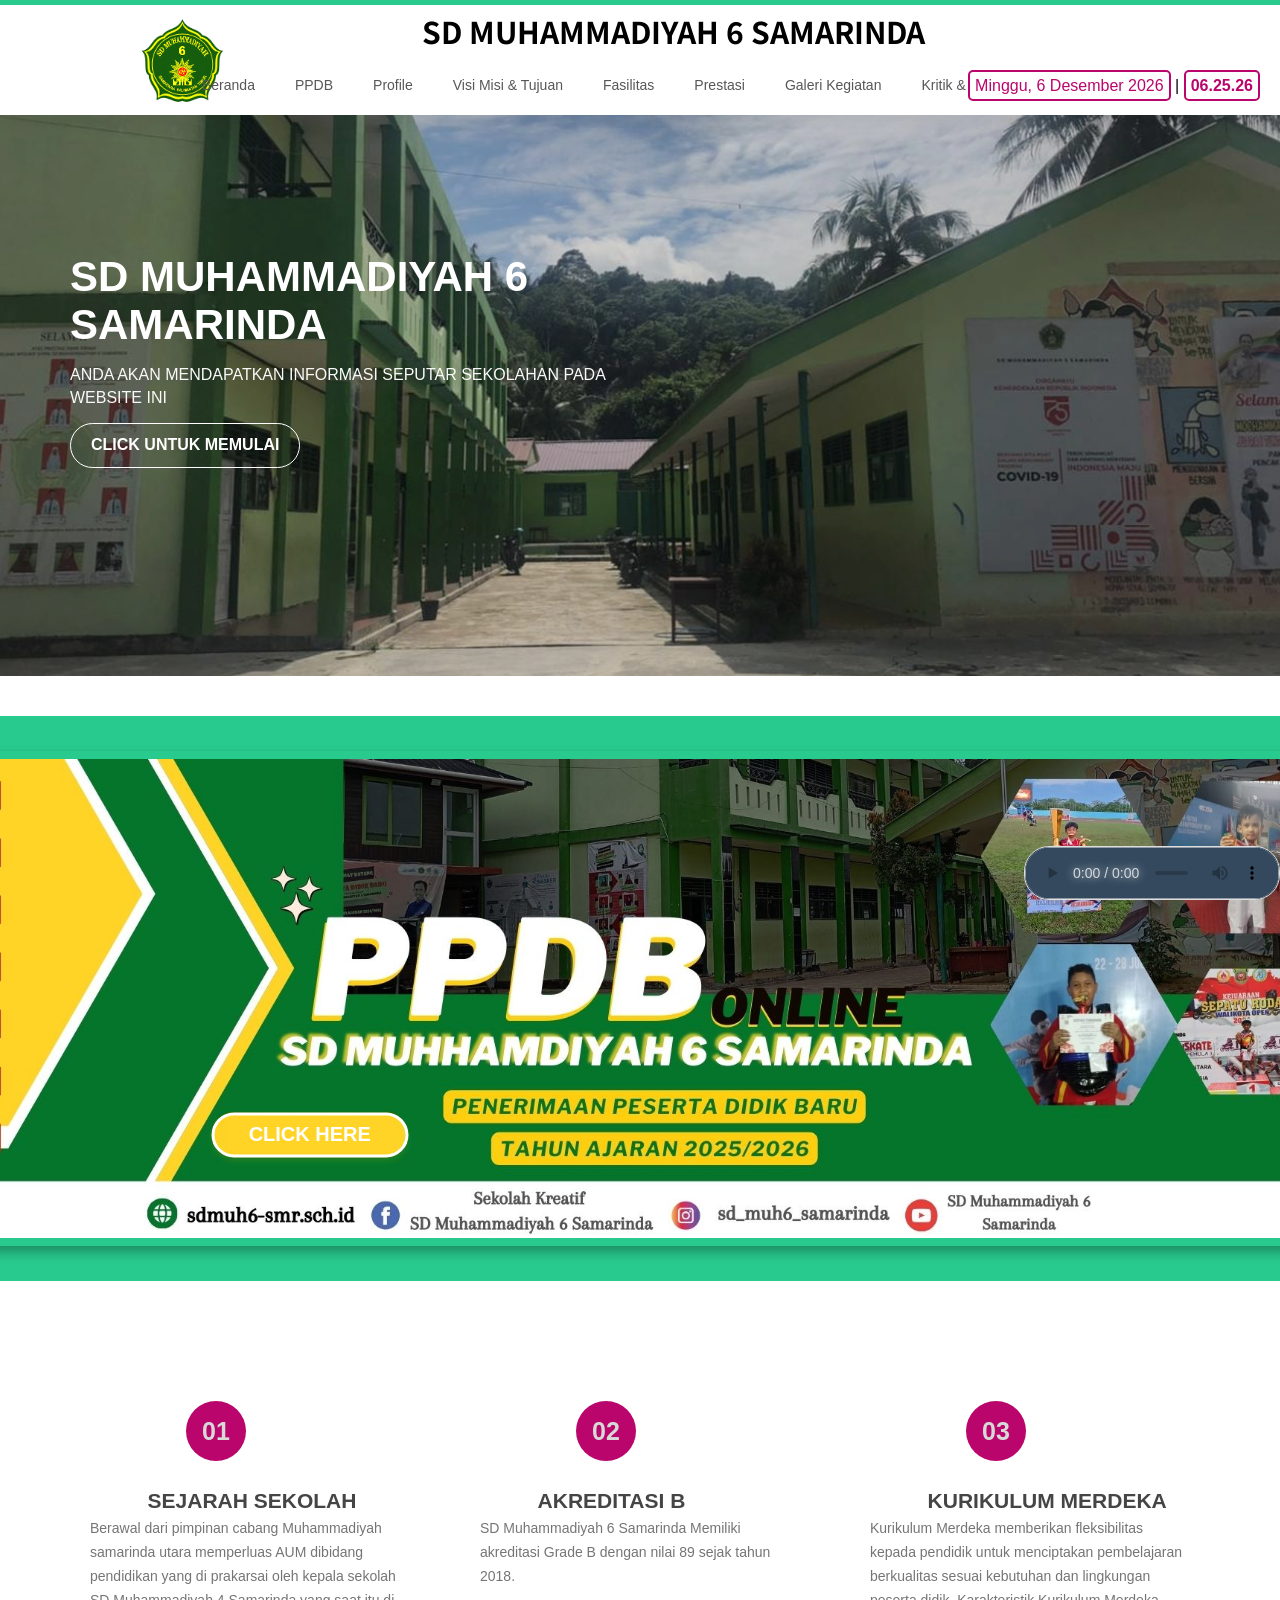
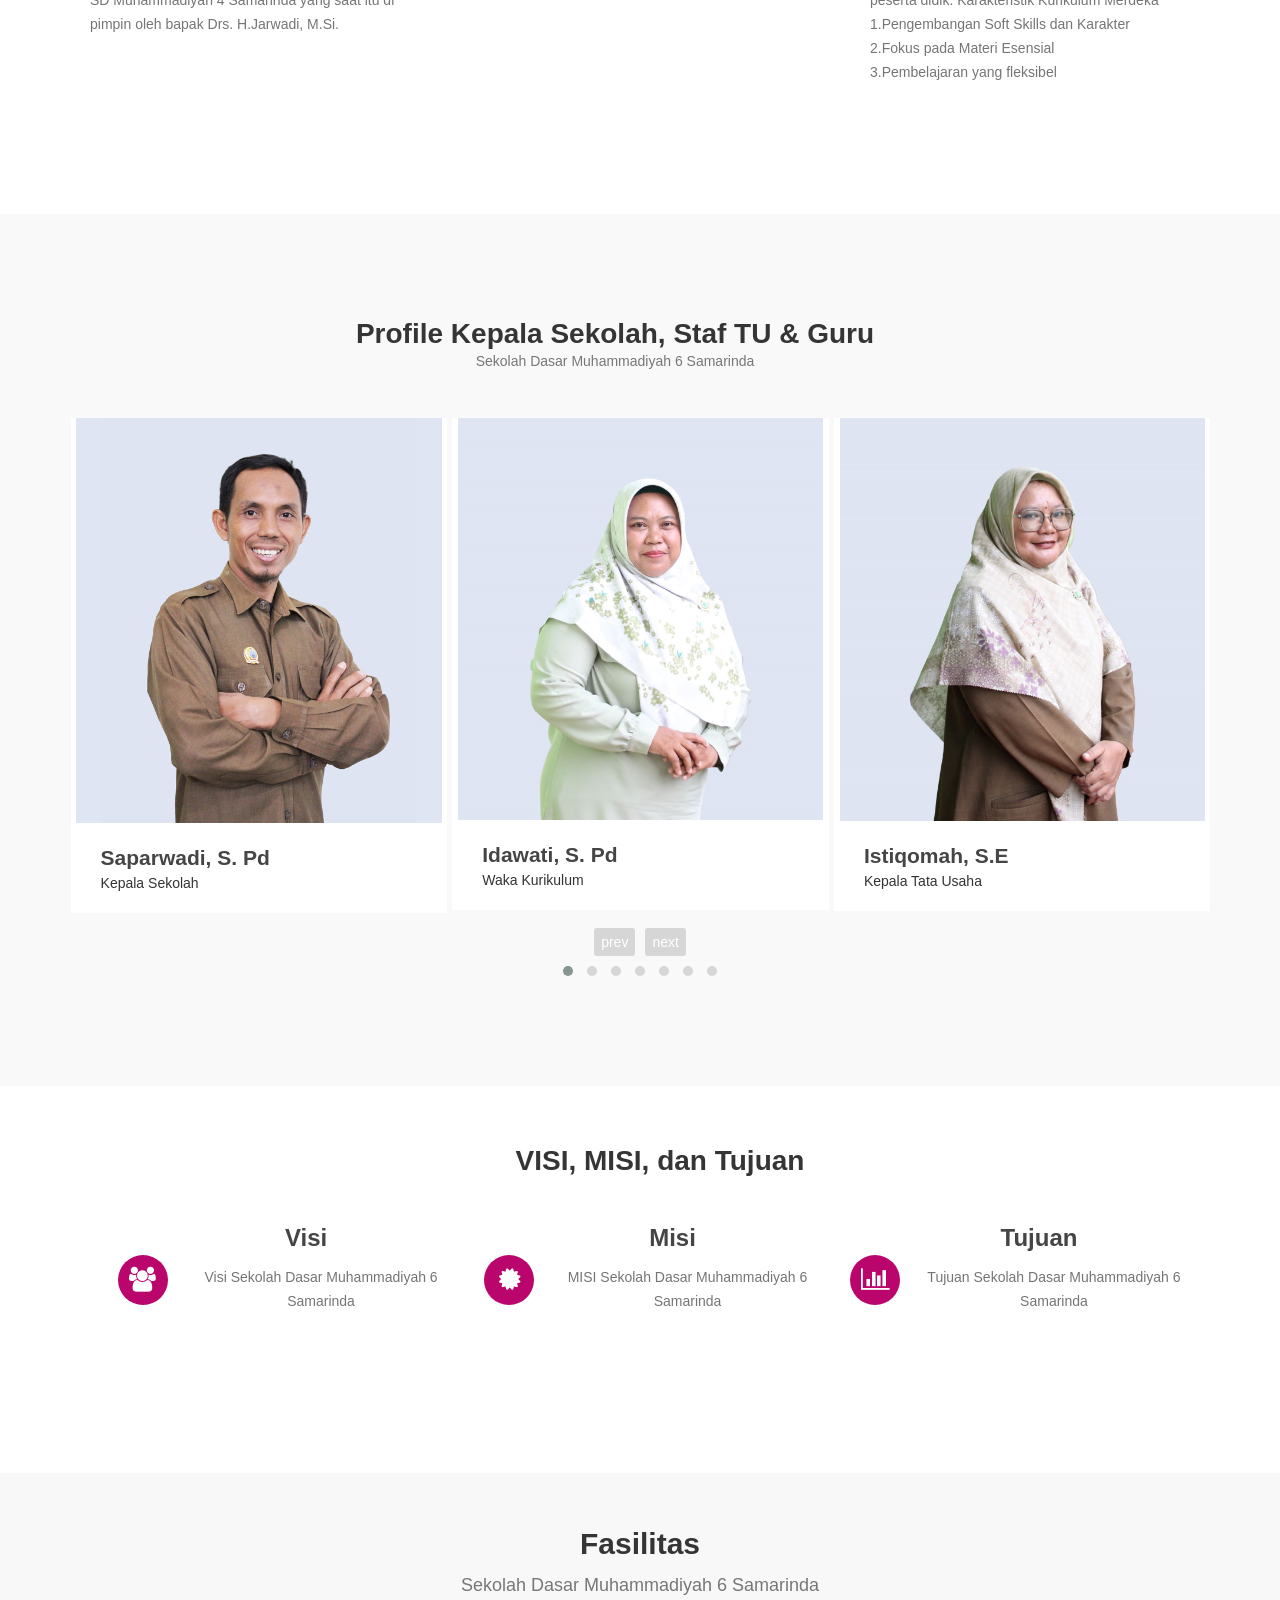
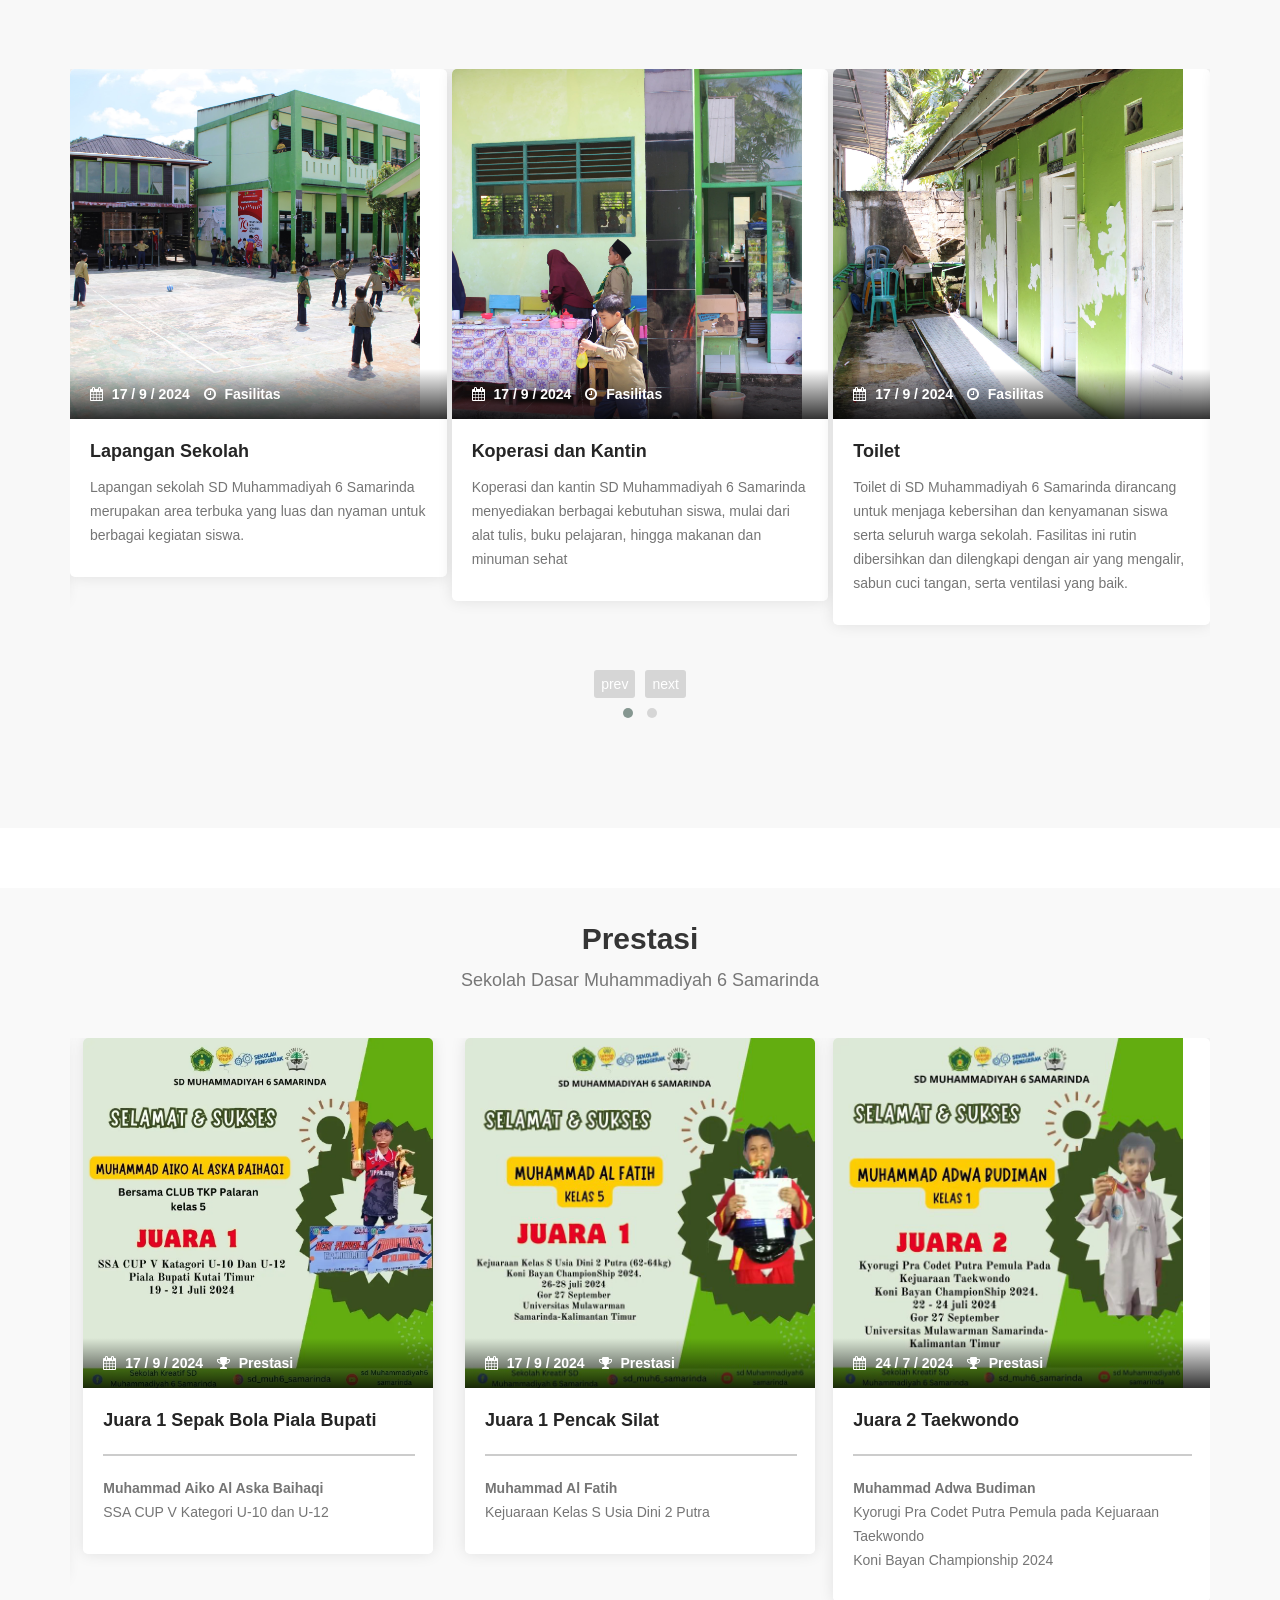
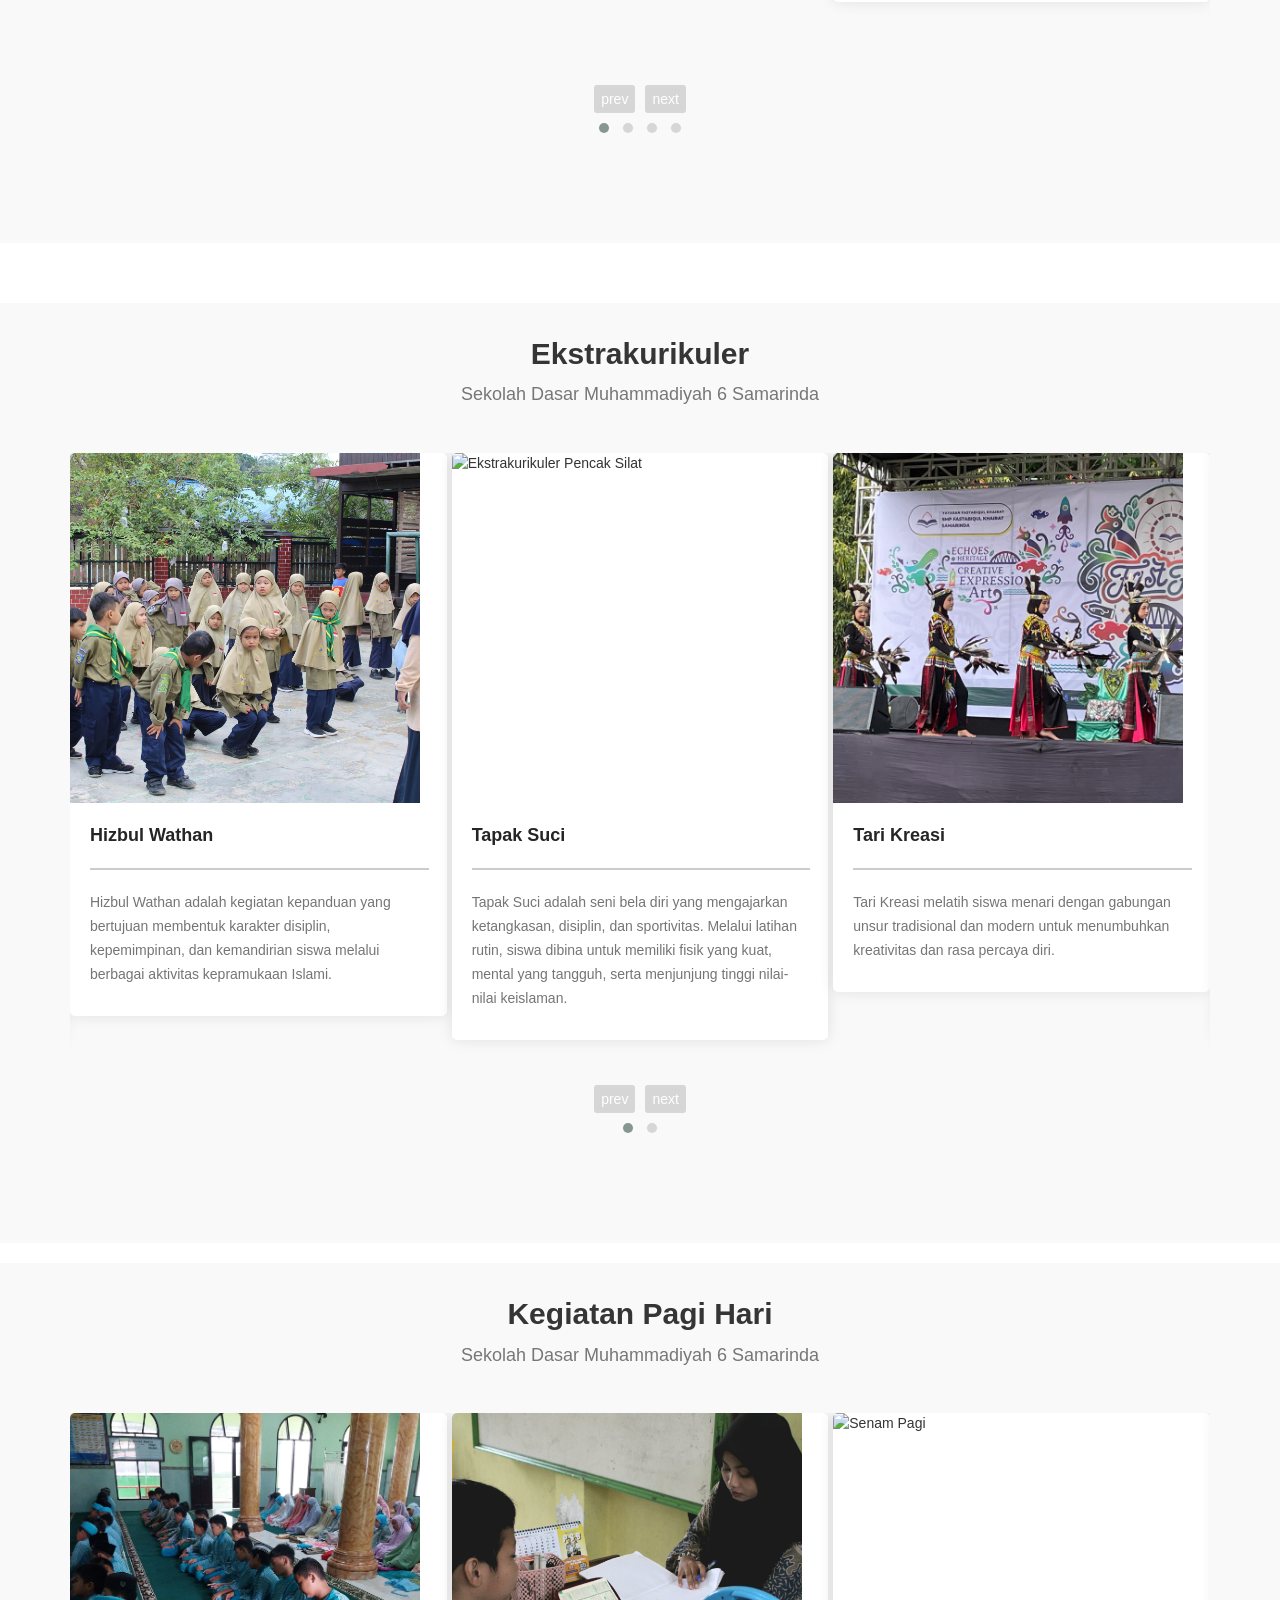
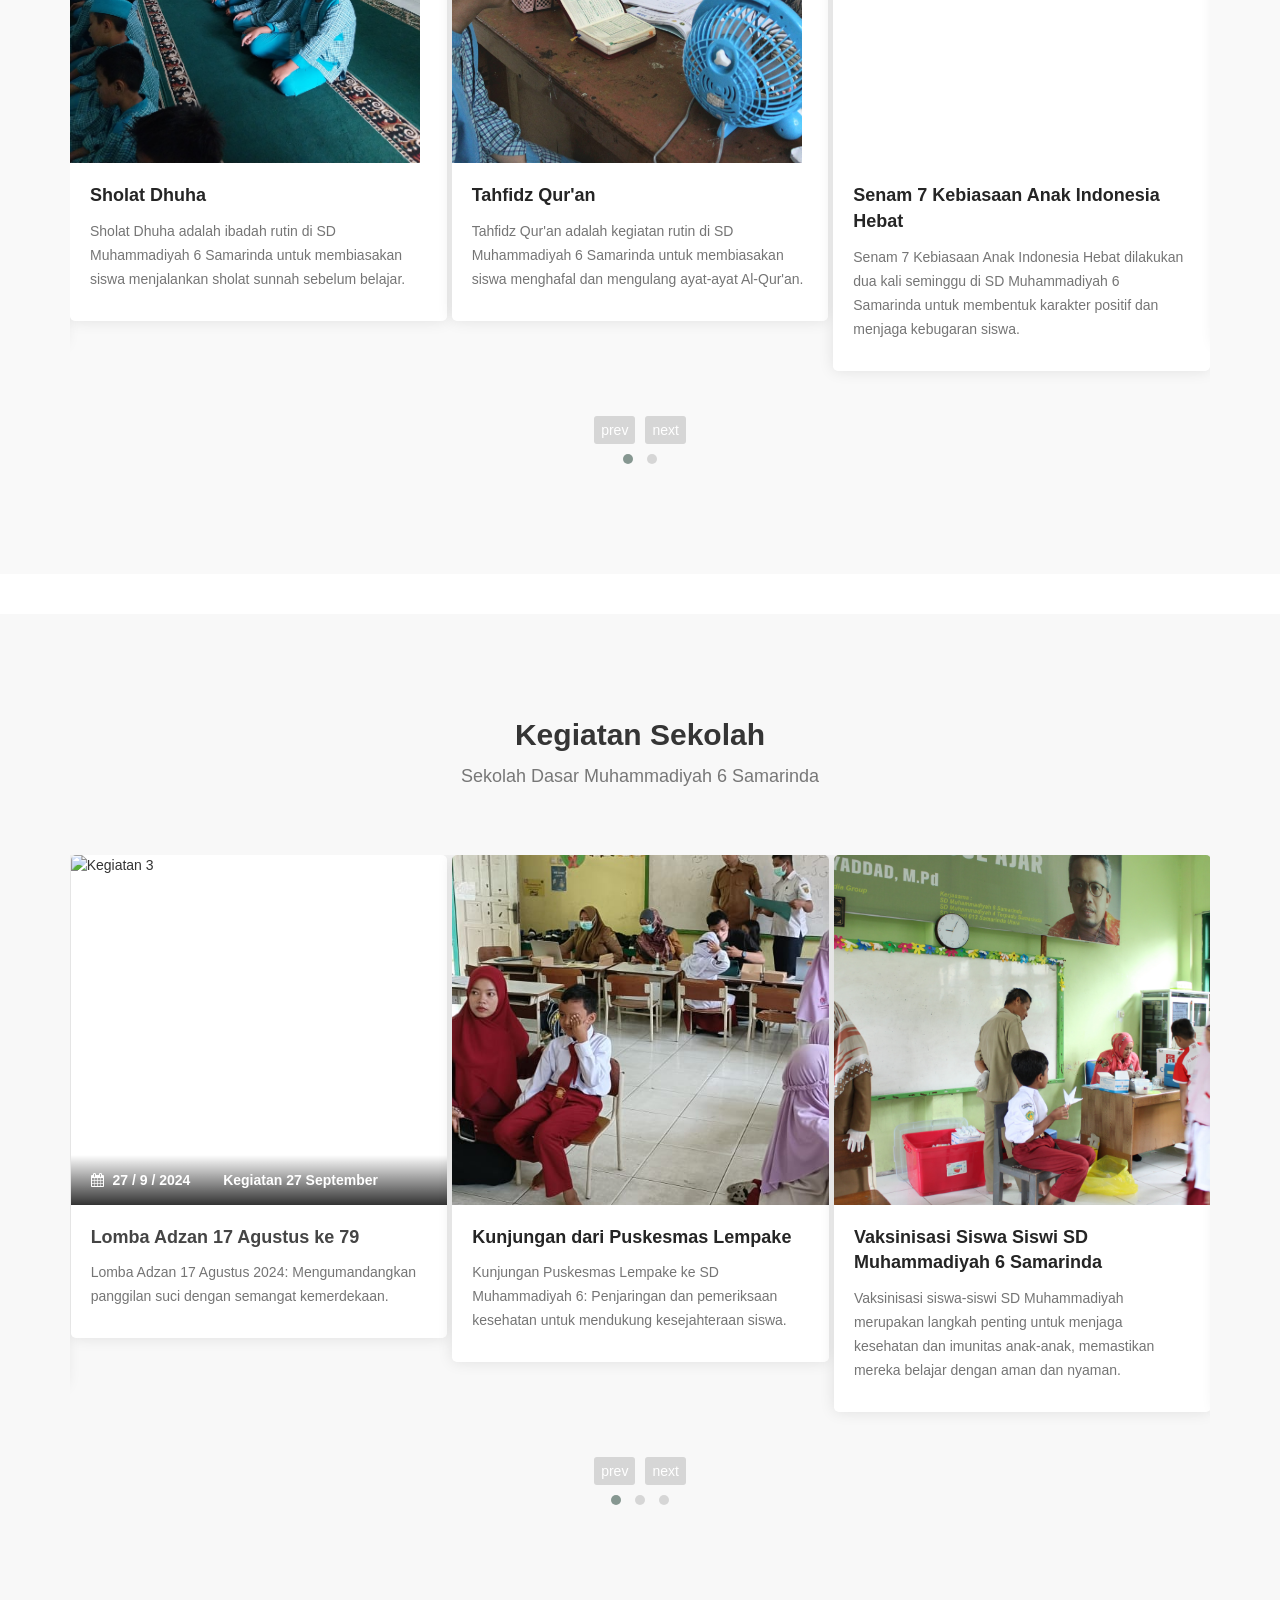
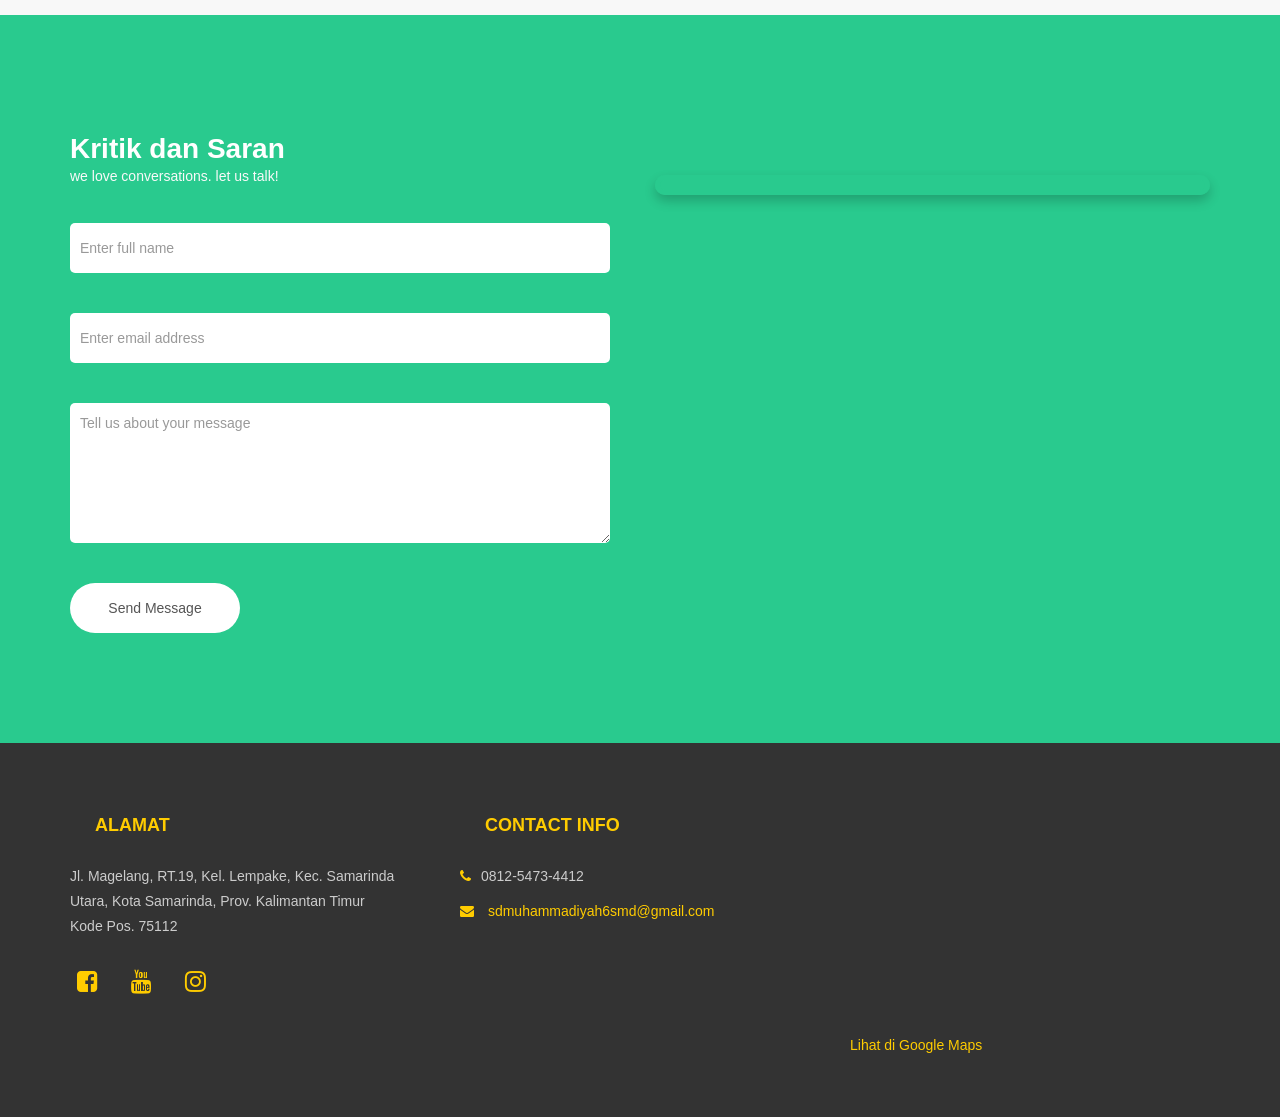
==== commit e213c018: "update lagi" ====
--- a/index.html
+++ b/index.html
@@ -1179,7 +1179,7 @@
                             <div class="extracurricular-detail">
                                 <h3><a href="#">Tari Kreasi</a></h3>
                                 <hr style="border: 1px solid #ccc; width: 100%; margin: 20px auto;">
-                                <p>Kegiatan ini membina keterampilan menari tradisional dan modern untuk mengembangkan kreativitas.</p>
+                                <p>Tari Kreasi melatih siswa menari dengan gabungan unsur tradisional dan modern untuk menumbuhkan kreativitas dan rasa percaya diri.</p>
                             </div>
                         </div>
                     </div>
@@ -1195,7 +1195,7 @@
                             <div class="extracurricular-detail">
                                 <h3><a href="#">Renang</a></h3>
                                 <hr style="border: 1px solid #ccc; width: 100%; margin: 20px auto;">
-                                <p>Belajar teknologi dan pemrograman melalui pembuatan dan pengendalian robot.</p>
+                                <p>Renang adalah kegiatan ekstrakurikuler di SD Muhammadiyah 6 Samarinda yang bertujuan untuk melatih keterampilan berenang, meningkatkan kebugaran, dan membangun rasa percaya diri siswa di dalam air.</p>
                             </div>
                         </div>
                     </div>
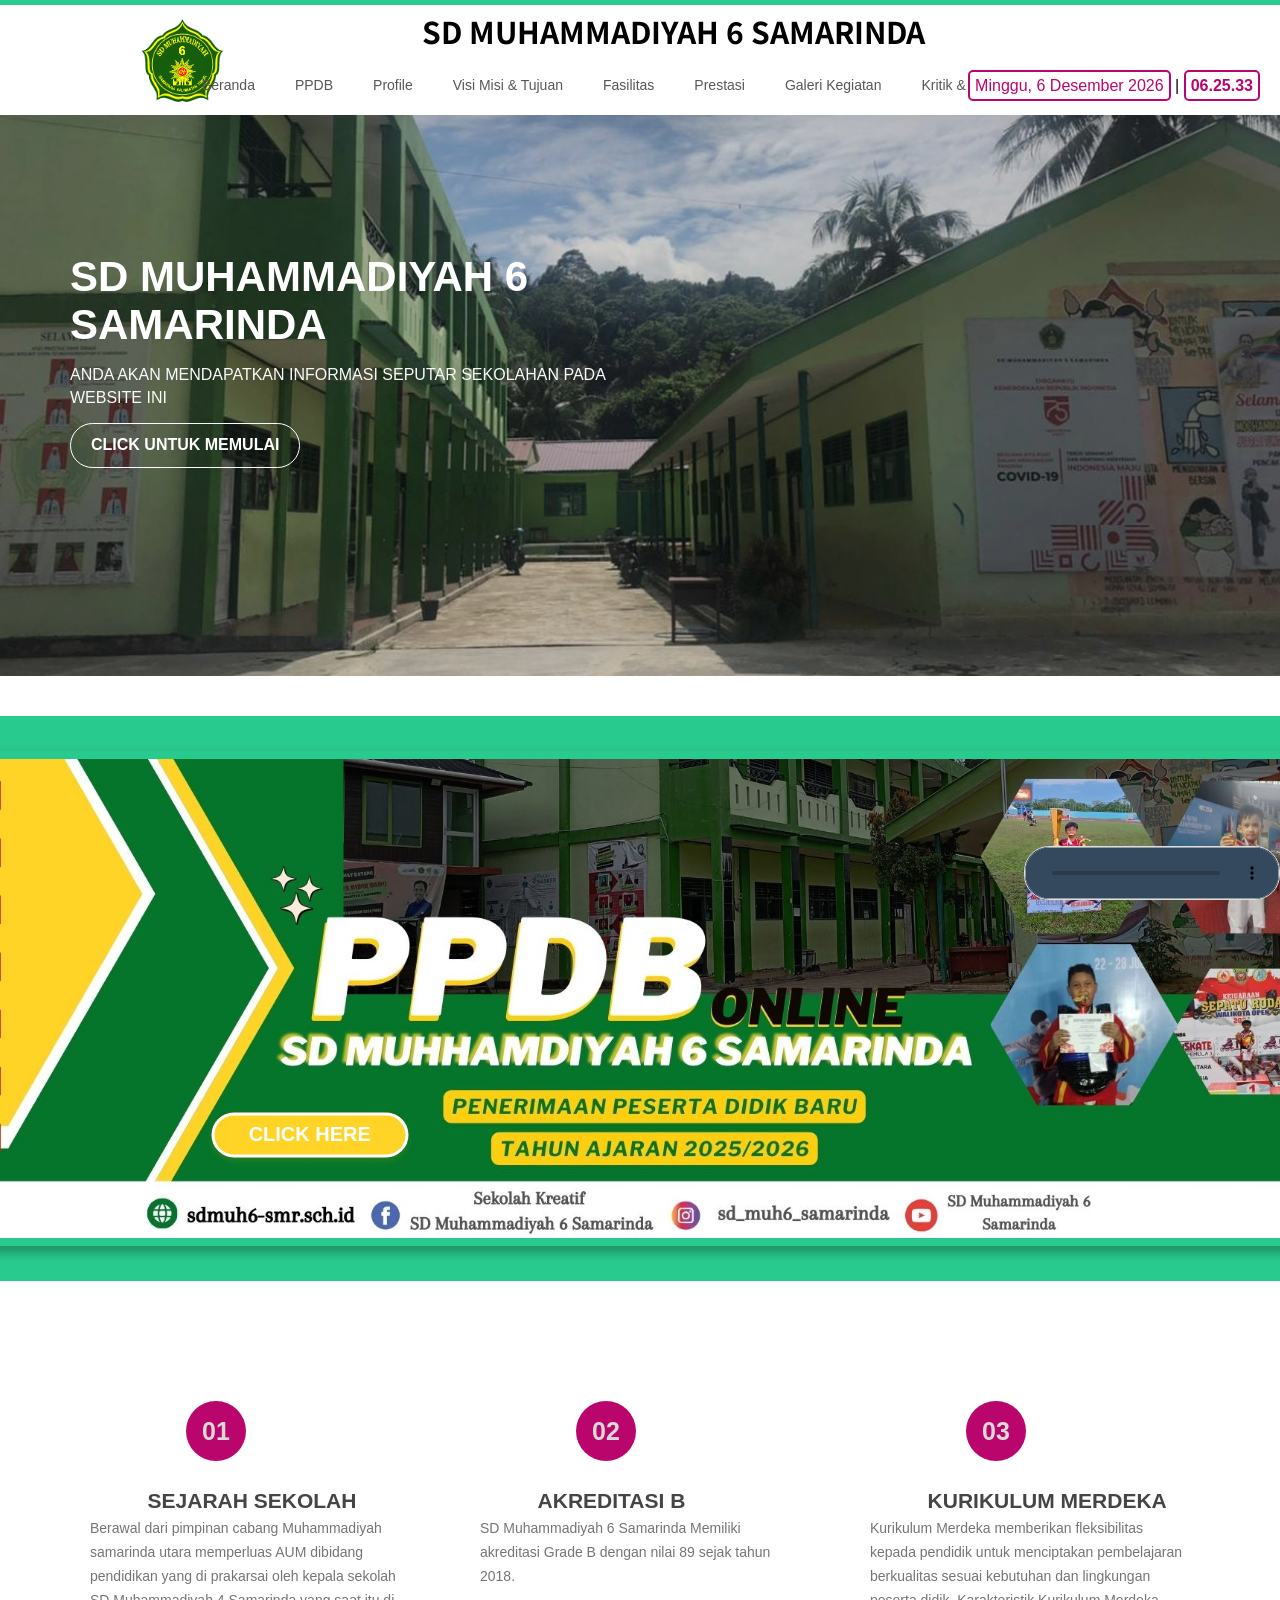
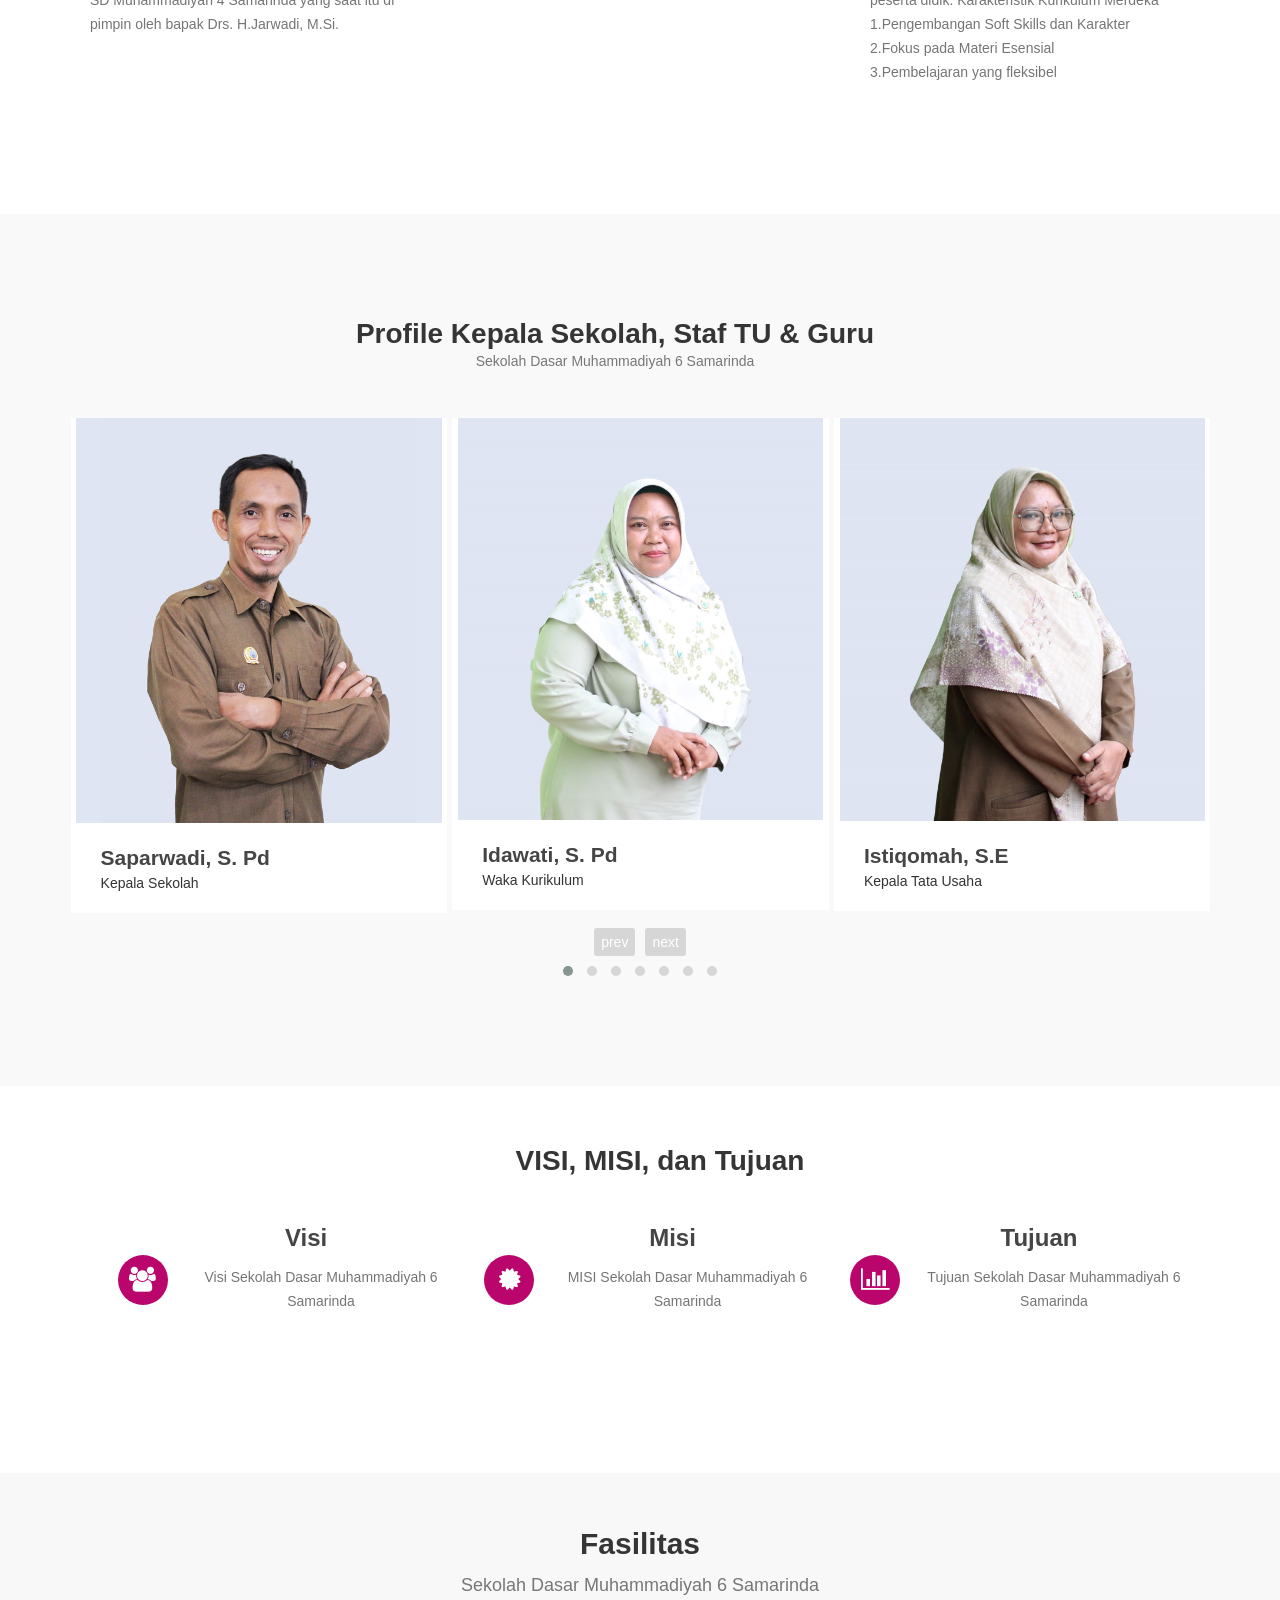
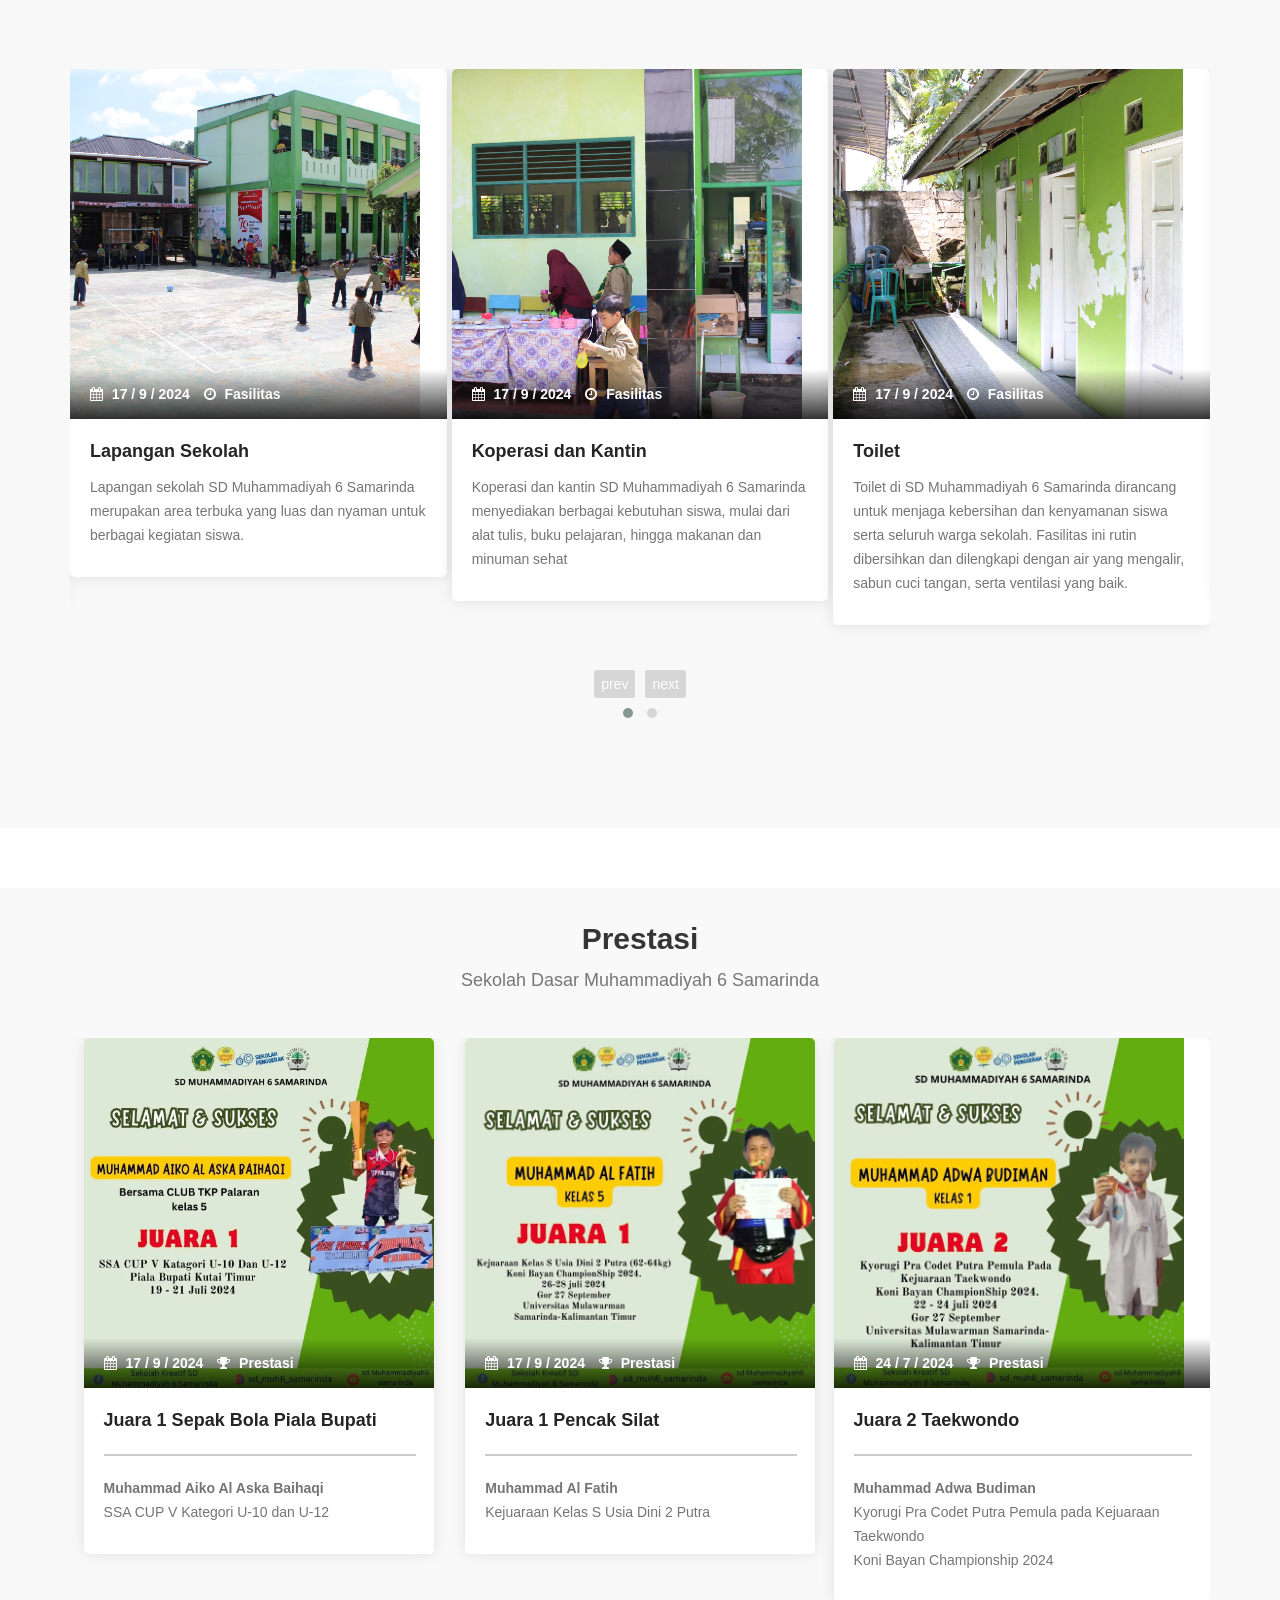
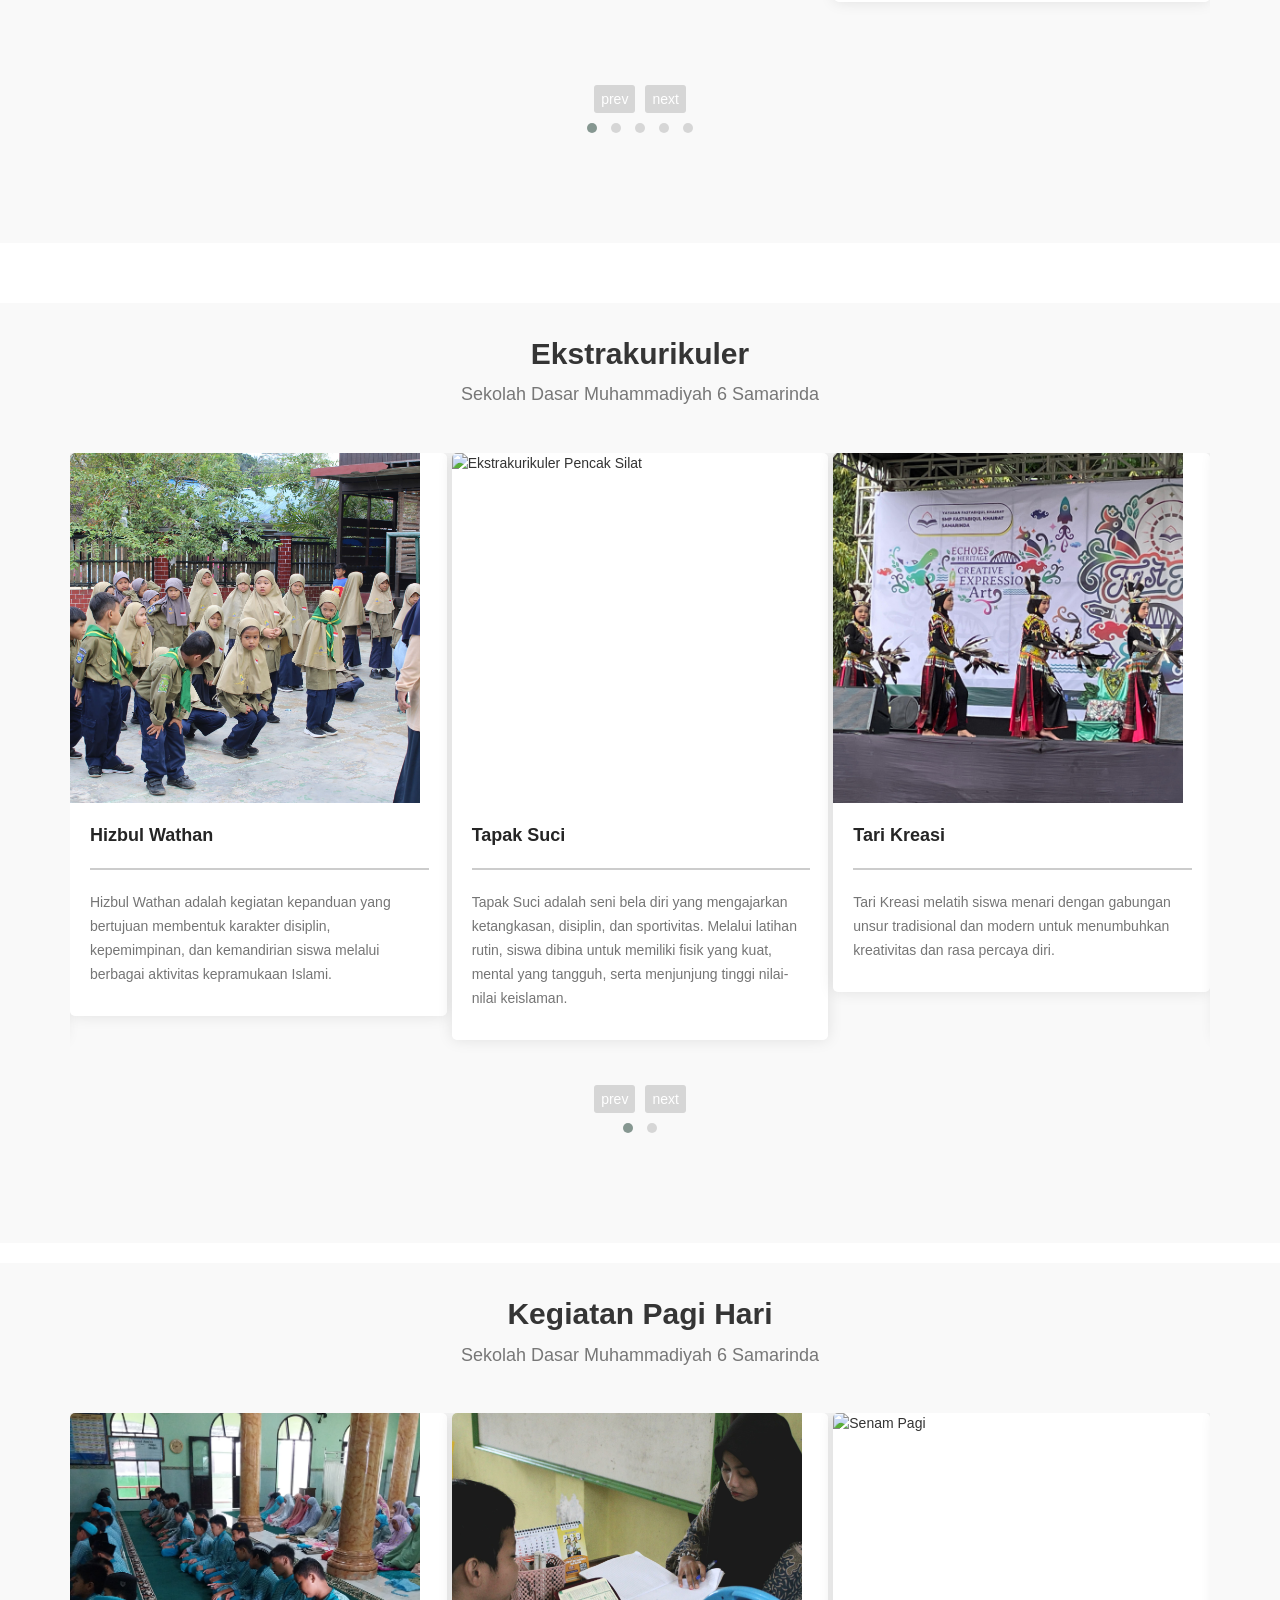
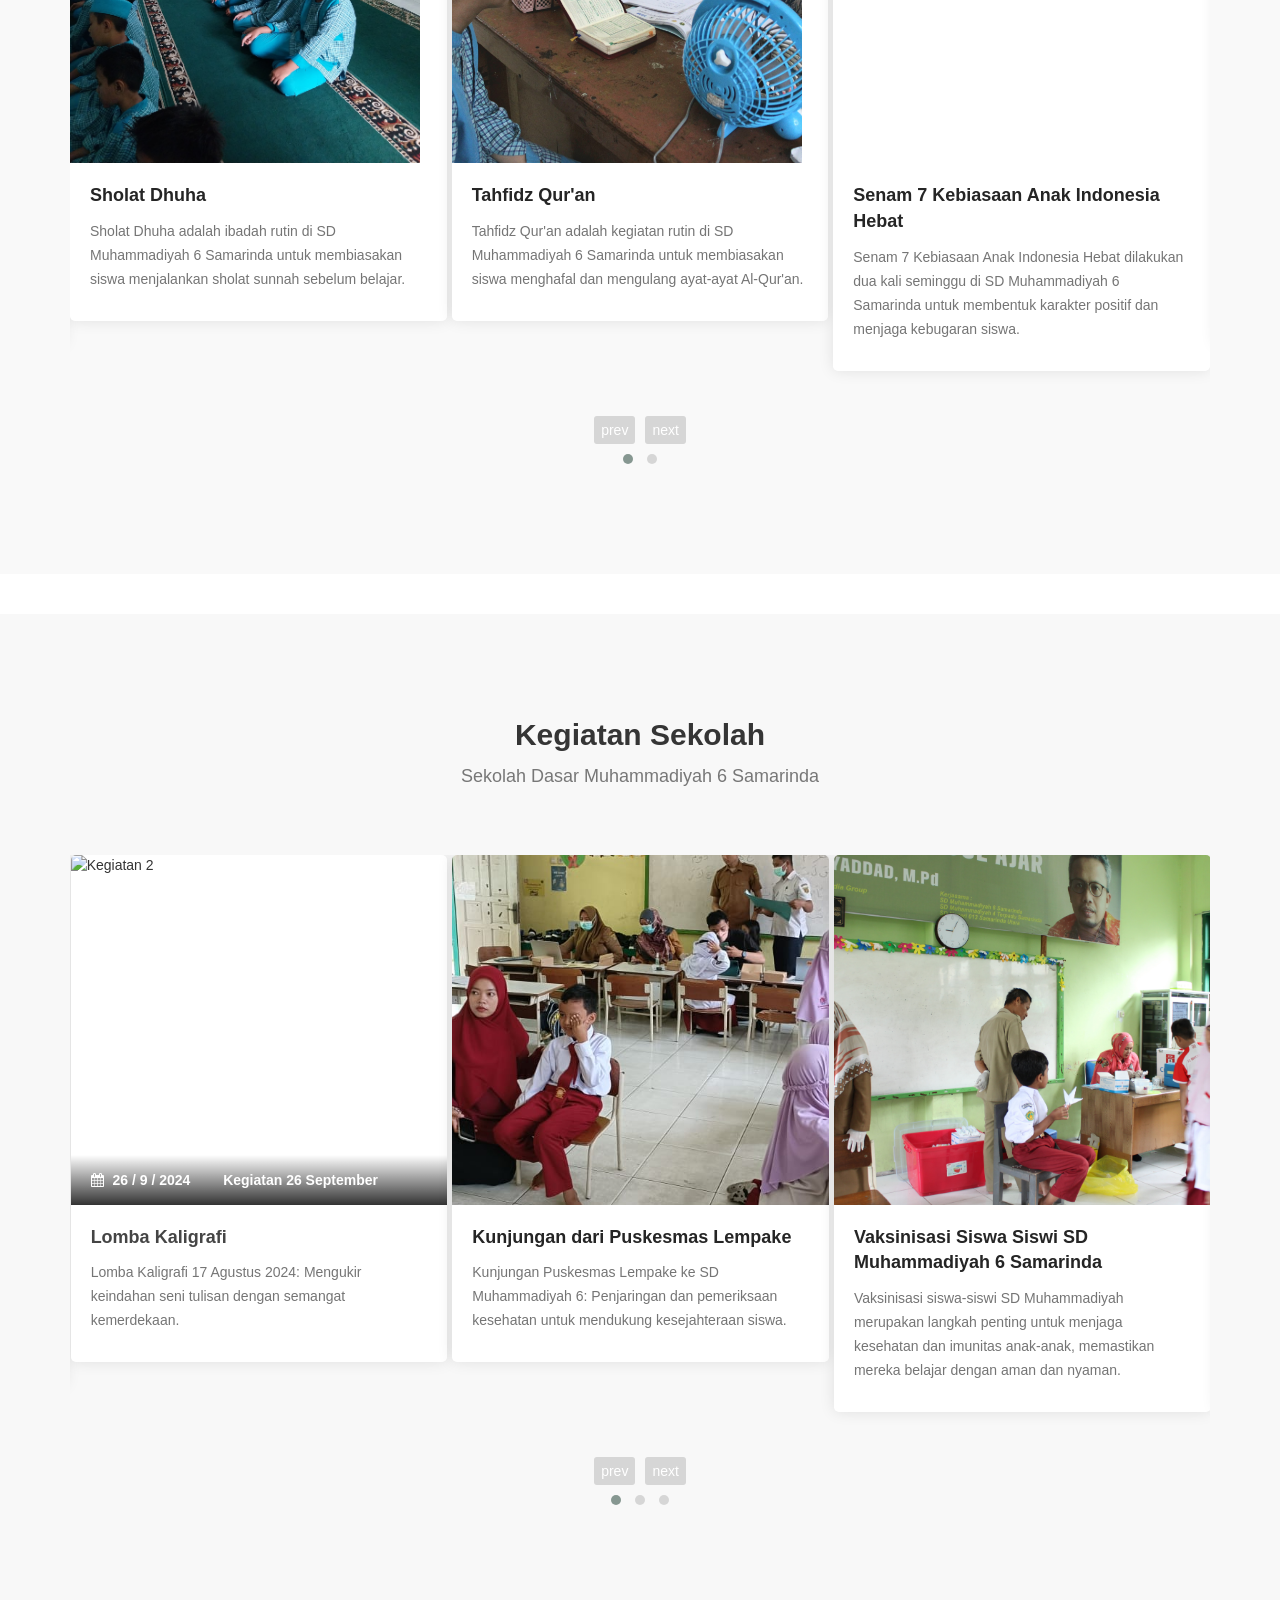
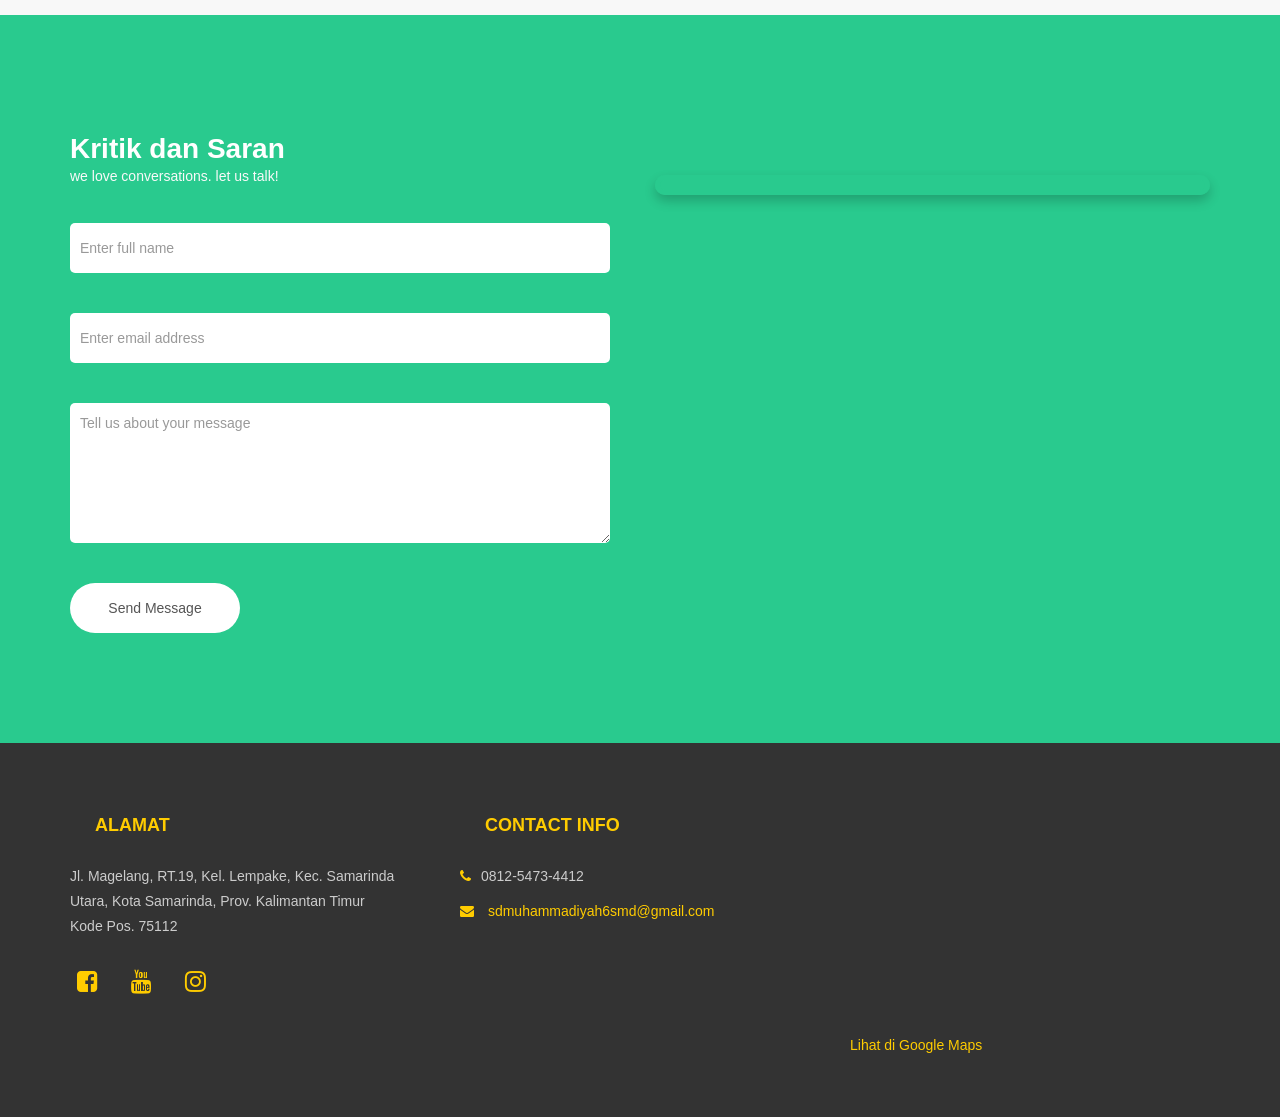
==== commit a050788a: "update prestasi" ====
--- a/index.html
+++ b/index.html
@@ -1110,6 +1110,72 @@
                             <h3><a href="#">Juara 3 Tapak Suci Kelas H Putra Usia Dini 1</a></h3>
                             <hr style="border: 1px solid #ccc; width: 100%; margin: 20px auto;">
                             <p><b>Muhammad Rifqi Ramdani</b><br>Dalam Ajang Kejuaraan Daerah Tapak Suci</p>
+                        </div>
+                    </div>
+                </div>
+                                <!-- Prestasi Aiko - Atletik -->
+                <div class="item">
+                    <div class="achievements-thumb">
+                        <div class="achievements-top">
+                            <div class="achievements-image">
+                                <img src="images/aiko-atletik.jpg" loading="lazy" alt="Achievement Image - Aiko Atletik">
+                            </div>
+                            <div class="achievements-date">
+                                <span><i class="fa fa-calendar"></i> 11 / 2 / 2025</span>
+                                <span><i class="fa fa-trophy"></i> Prestasi</span>
+                            </div>
+                        </div>
+                        <div class="achievements-detail">
+                            <h3><a href="#">Juara 1 Atletik</a></h3>
+                            <hr style="border: 1px solid #ccc; width: 100%; margin: 20px auto;">
+                            <p><b>Aiko Al Aska Baihaqi</b><br>Dalam Olimpiade Olahraga Siswa Nasional O2SN Tingkat SD Kecamatan Samarinda Utara</p>
+                        </div>
+                    </div>
+                </div>
+                <!-- Prestasi Pantomim - Aiko & Sa'ad -->
+                <div class="item">
+                    <div class="achievements-thumb">
+                        <div class="achievements-top">
+                            <div class="achievements-image">
+                                <img src="images/pantomim.jpg" loading="lazy" alt="Achievement Image - Pantomim">
+                            </div>
+                            <div class="achievements-date">
+                                <span><i class="fa fa-calendar"></i> 26 / 2 / 2025</span>
+                                <span><i class="fa fa-trophy"></i> Prestasi</span>
+                            </div>
+                        </div>
+                        <div class="achievements-detail">
+                            <h3><a href="#">Juara 1 Pantomim</a></h3>
+                            <hr style="border: 1px solid #ccc; width: 100%; margin: 20px auto;">
+                            <p>
+                                <b>Muhammad Aiko Al Aska Baihaqi<br>
+                                Muhammad Sa'ad Budiman</b><br>
+                                Dalam FLS2N Tingkat Kecamatan Samarinda Utara
+                            </p>
+                        </div>
+                    </div>
+                </div>
+                <!-- Prestasi Tari - FLS2N 2025 -->
+                <div class="item">
+                    <div class="achievements-thumb">
+                        <div class="achievements-top">
+                            <div class="achievements-image">
+                                <img src="images/tarii.jpg" loading="lazy" alt="Achievement Image - Tari FLS2N">
+                            </div>
+                            <div class="achievements-date">
+                                <span><i class="fa fa-calendar"></i> 26 / 2 / 2025</span>
+                                <span><i class="fa fa-trophy"></i> Prestasi</span>
+                            </div>
+                        </div>
+                        <div class="achievements-detail">
+                            <h3><a href="#">Juara 3 Tari</a></h3>
+                            <hr style="border: 1px solid #ccc; width: 100%; margin: 20px auto;">
+                            <p>
+                                <b>Khansa Zakiyyah F<br>
+                                Aleena Arsyifa S<br>
+                                Aqela Naura R</b><br>
+                                Dalam FLS2N Tingkat Kecamatan Samarinda Utara
+                            </p>
                         </div>
                     </div>
                 </div>
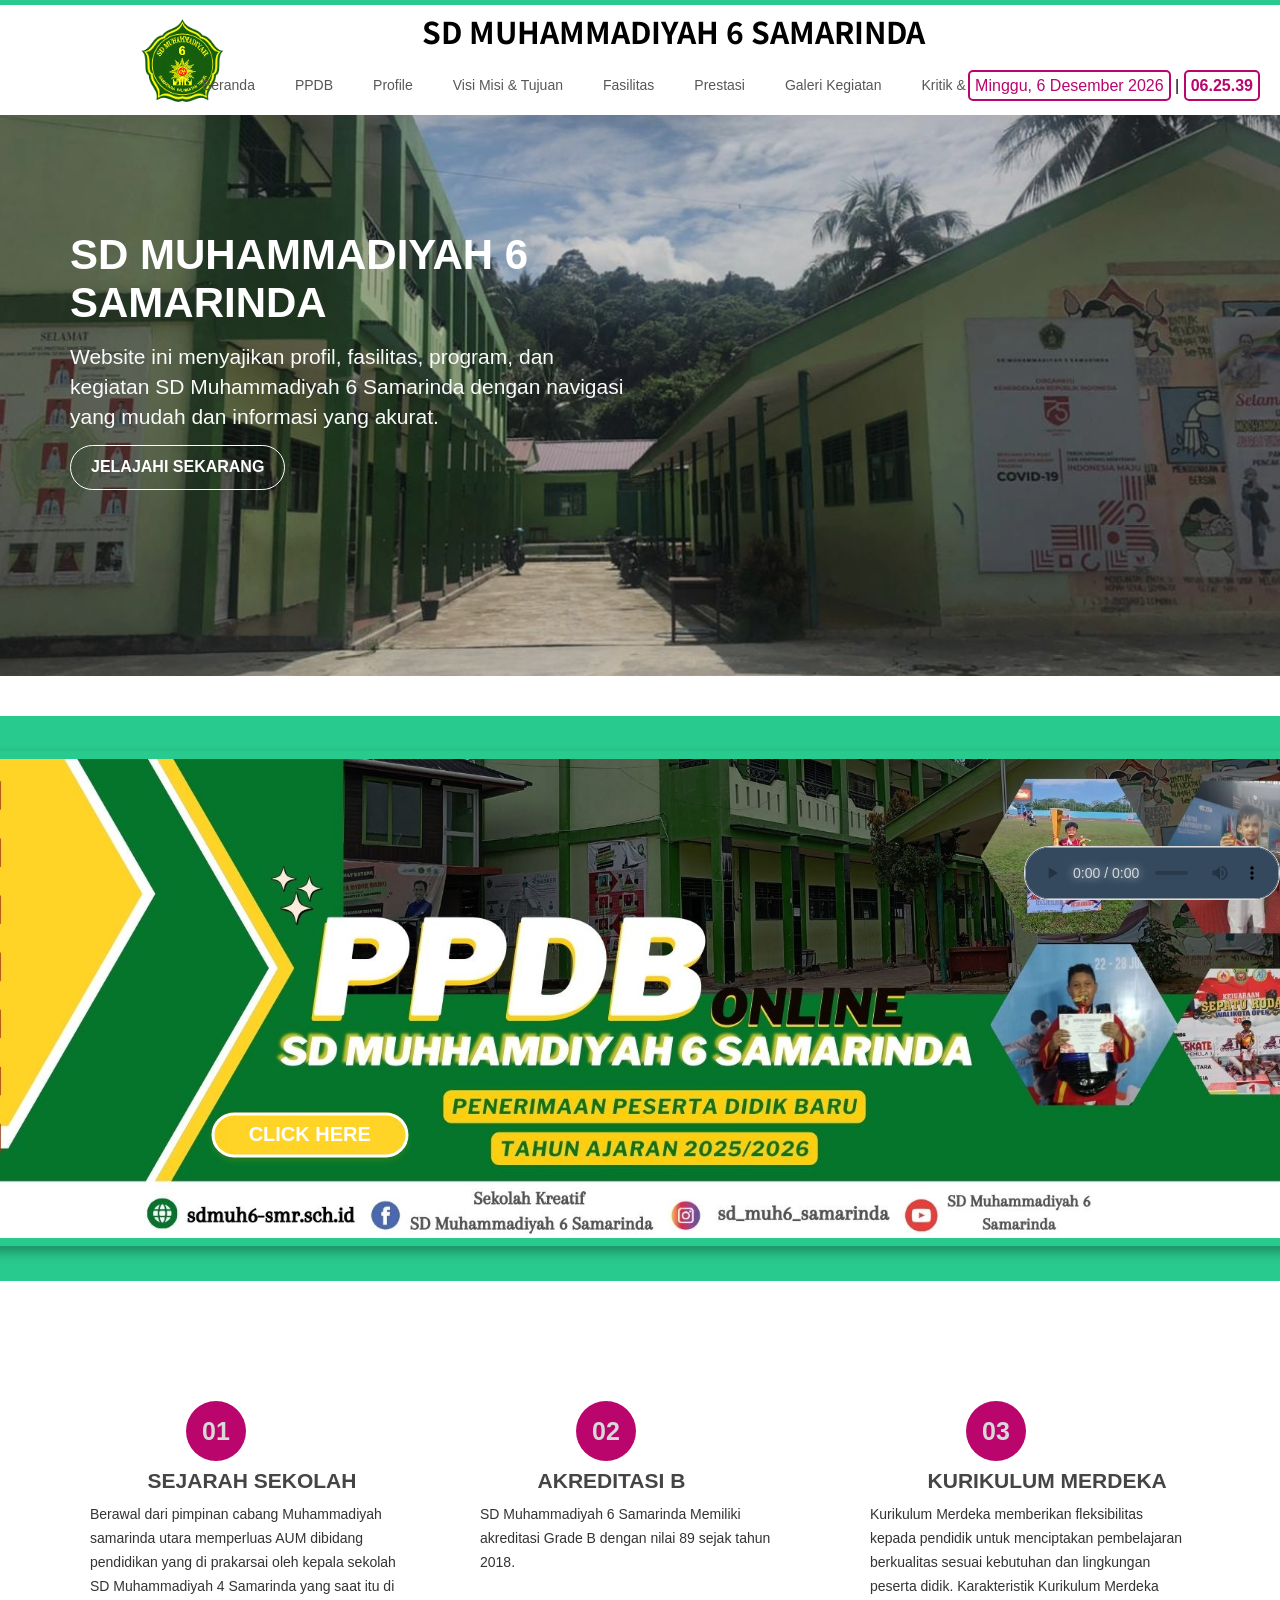
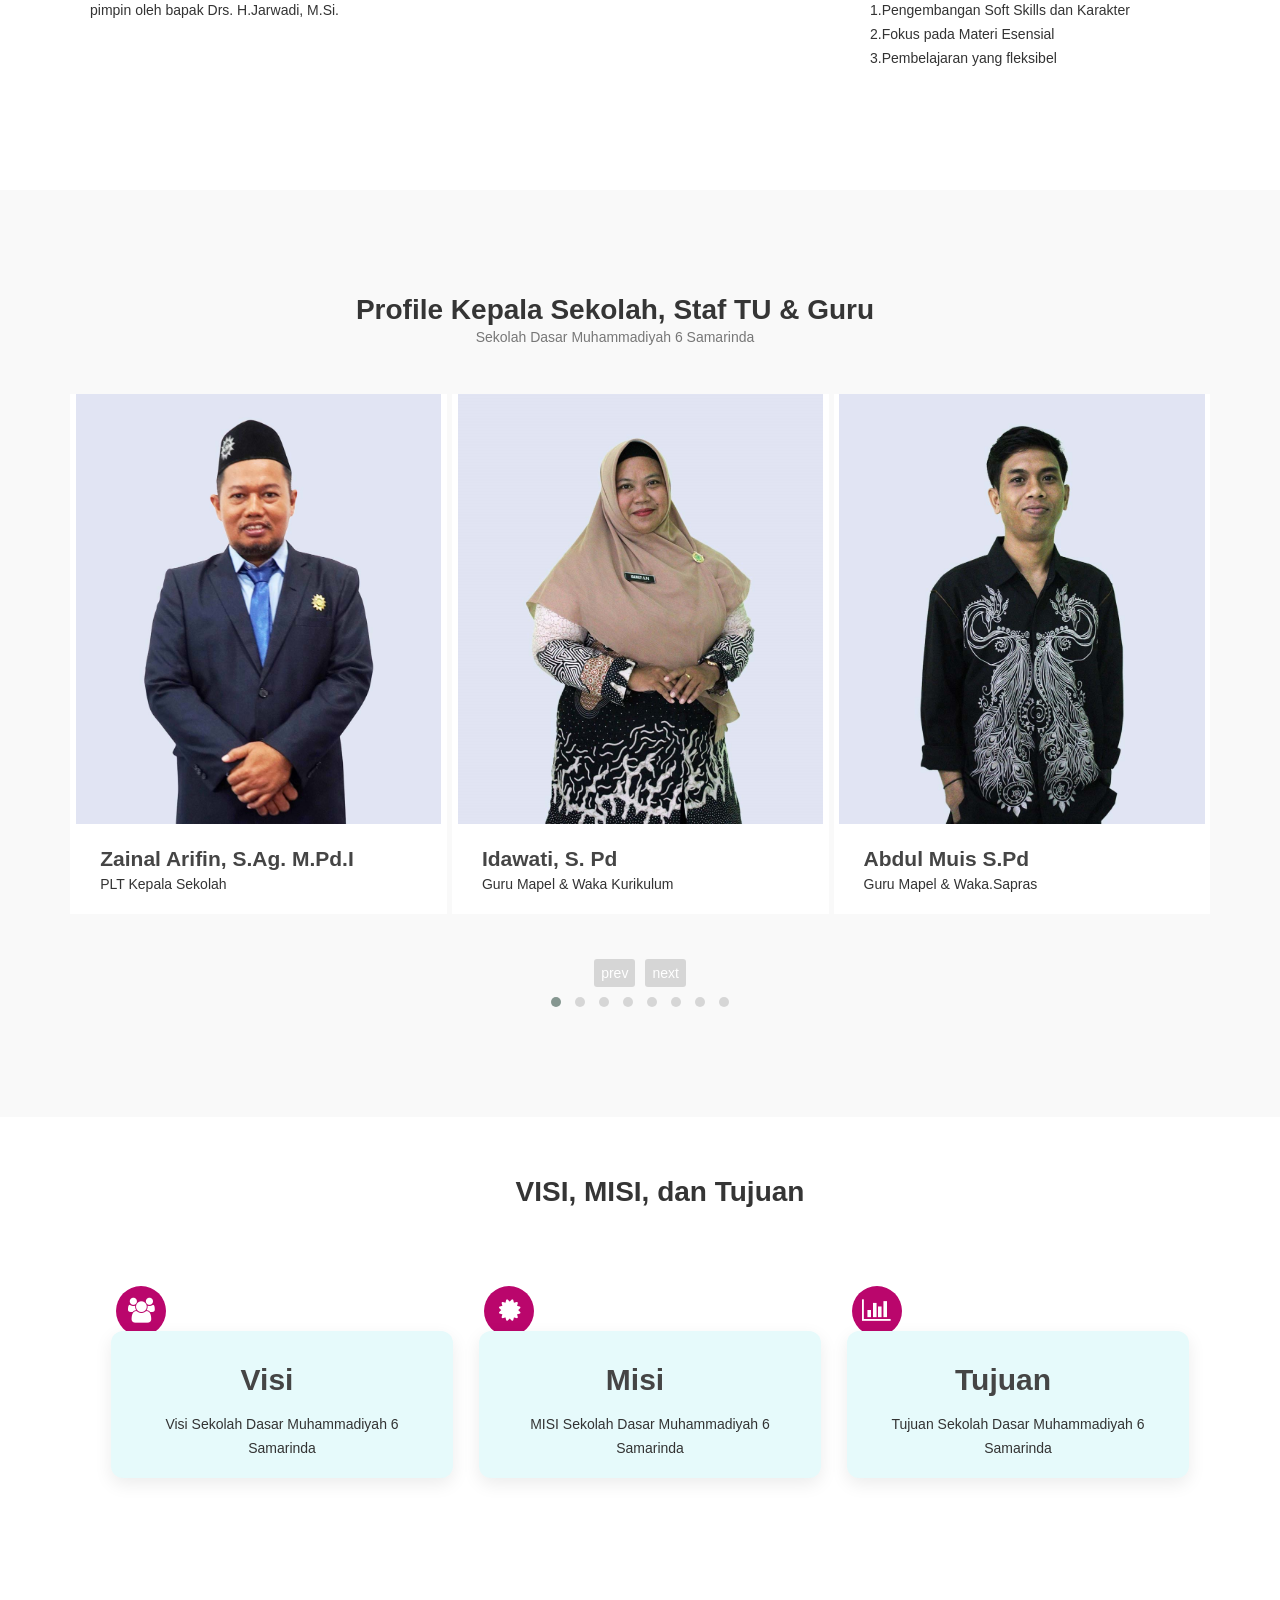
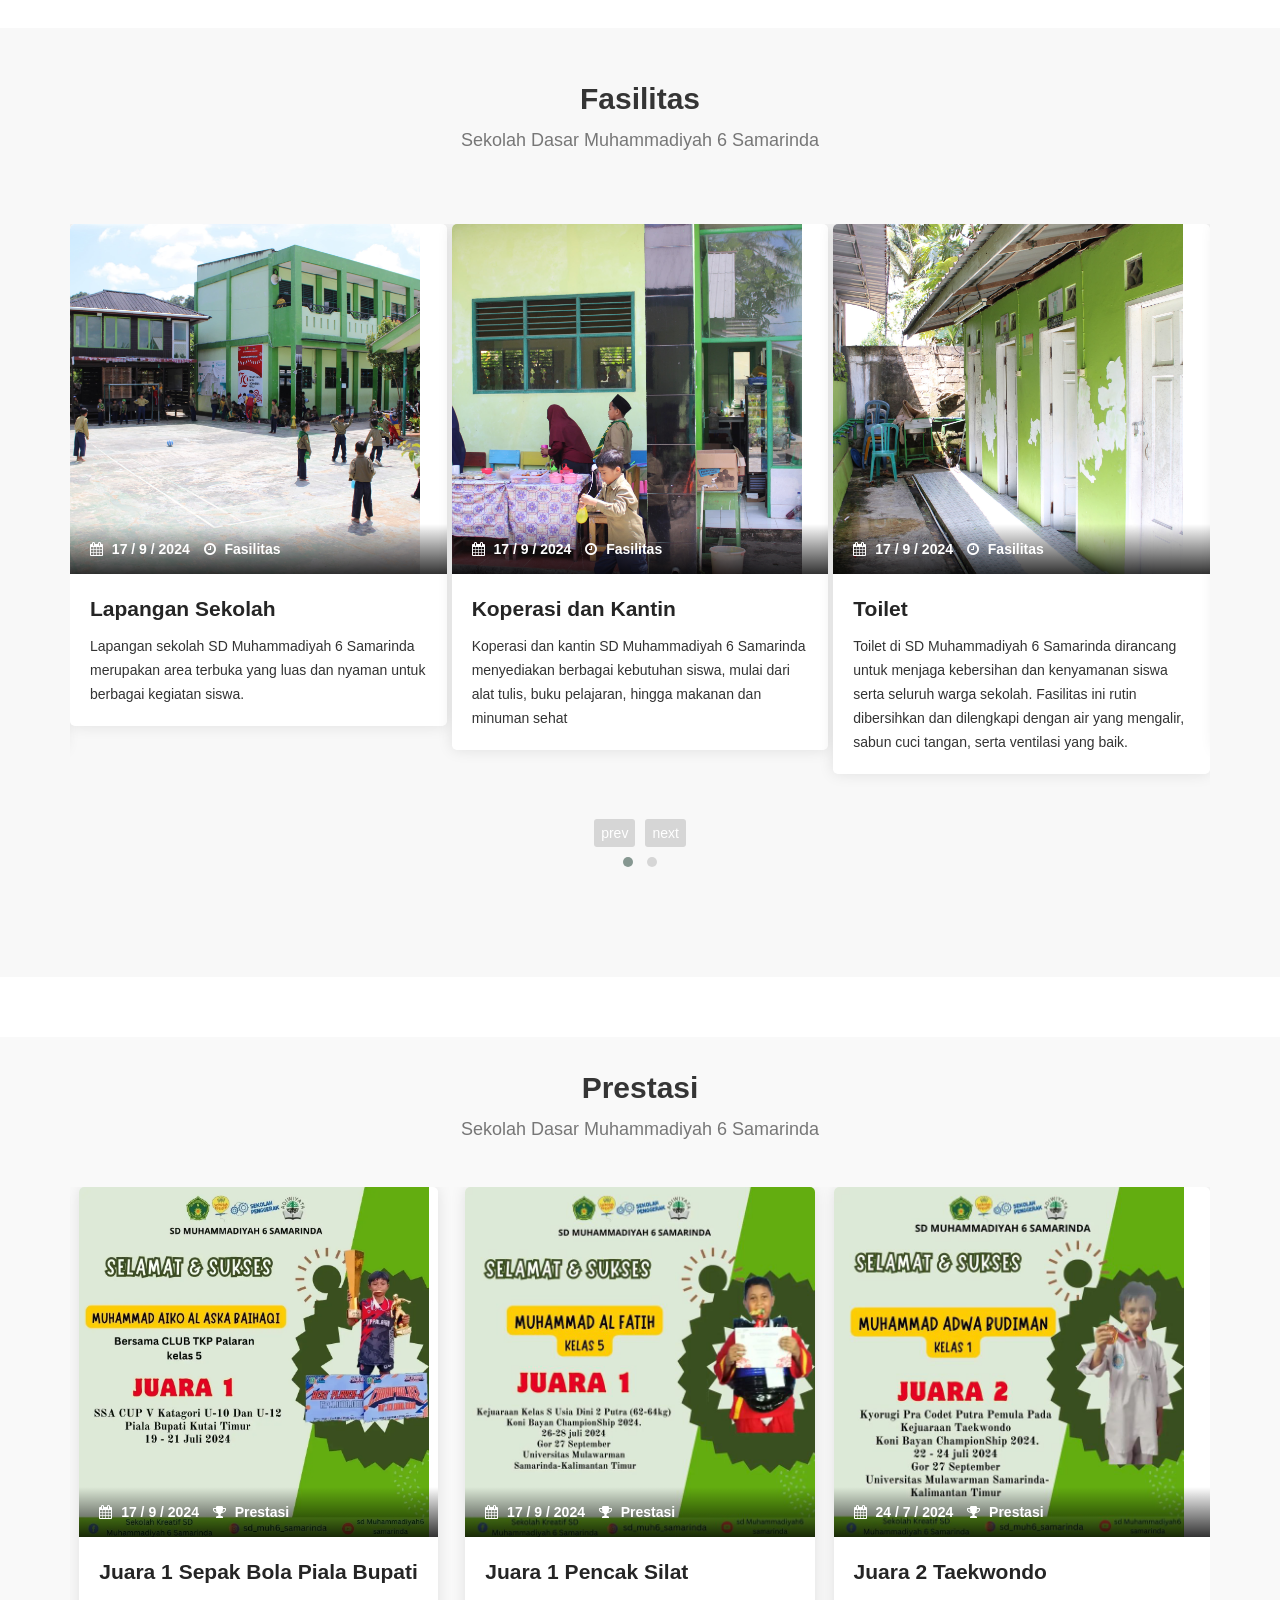
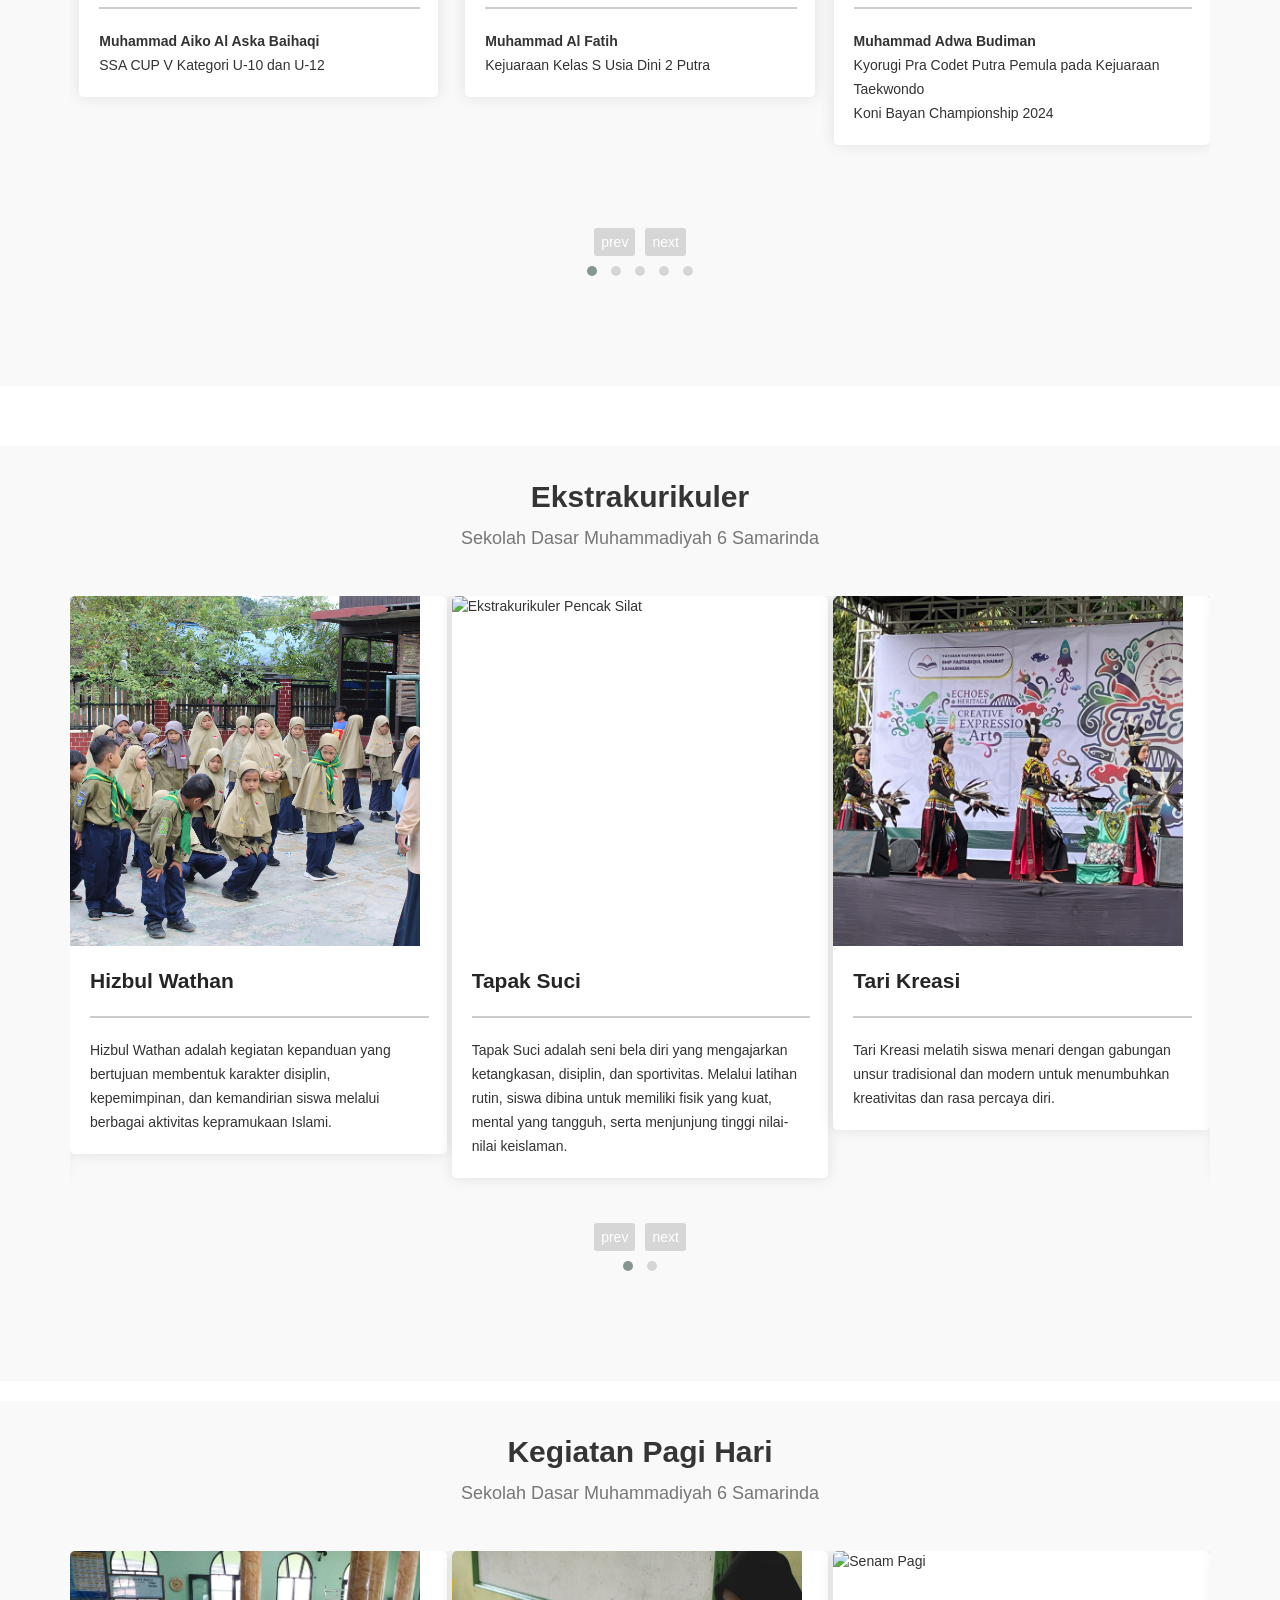
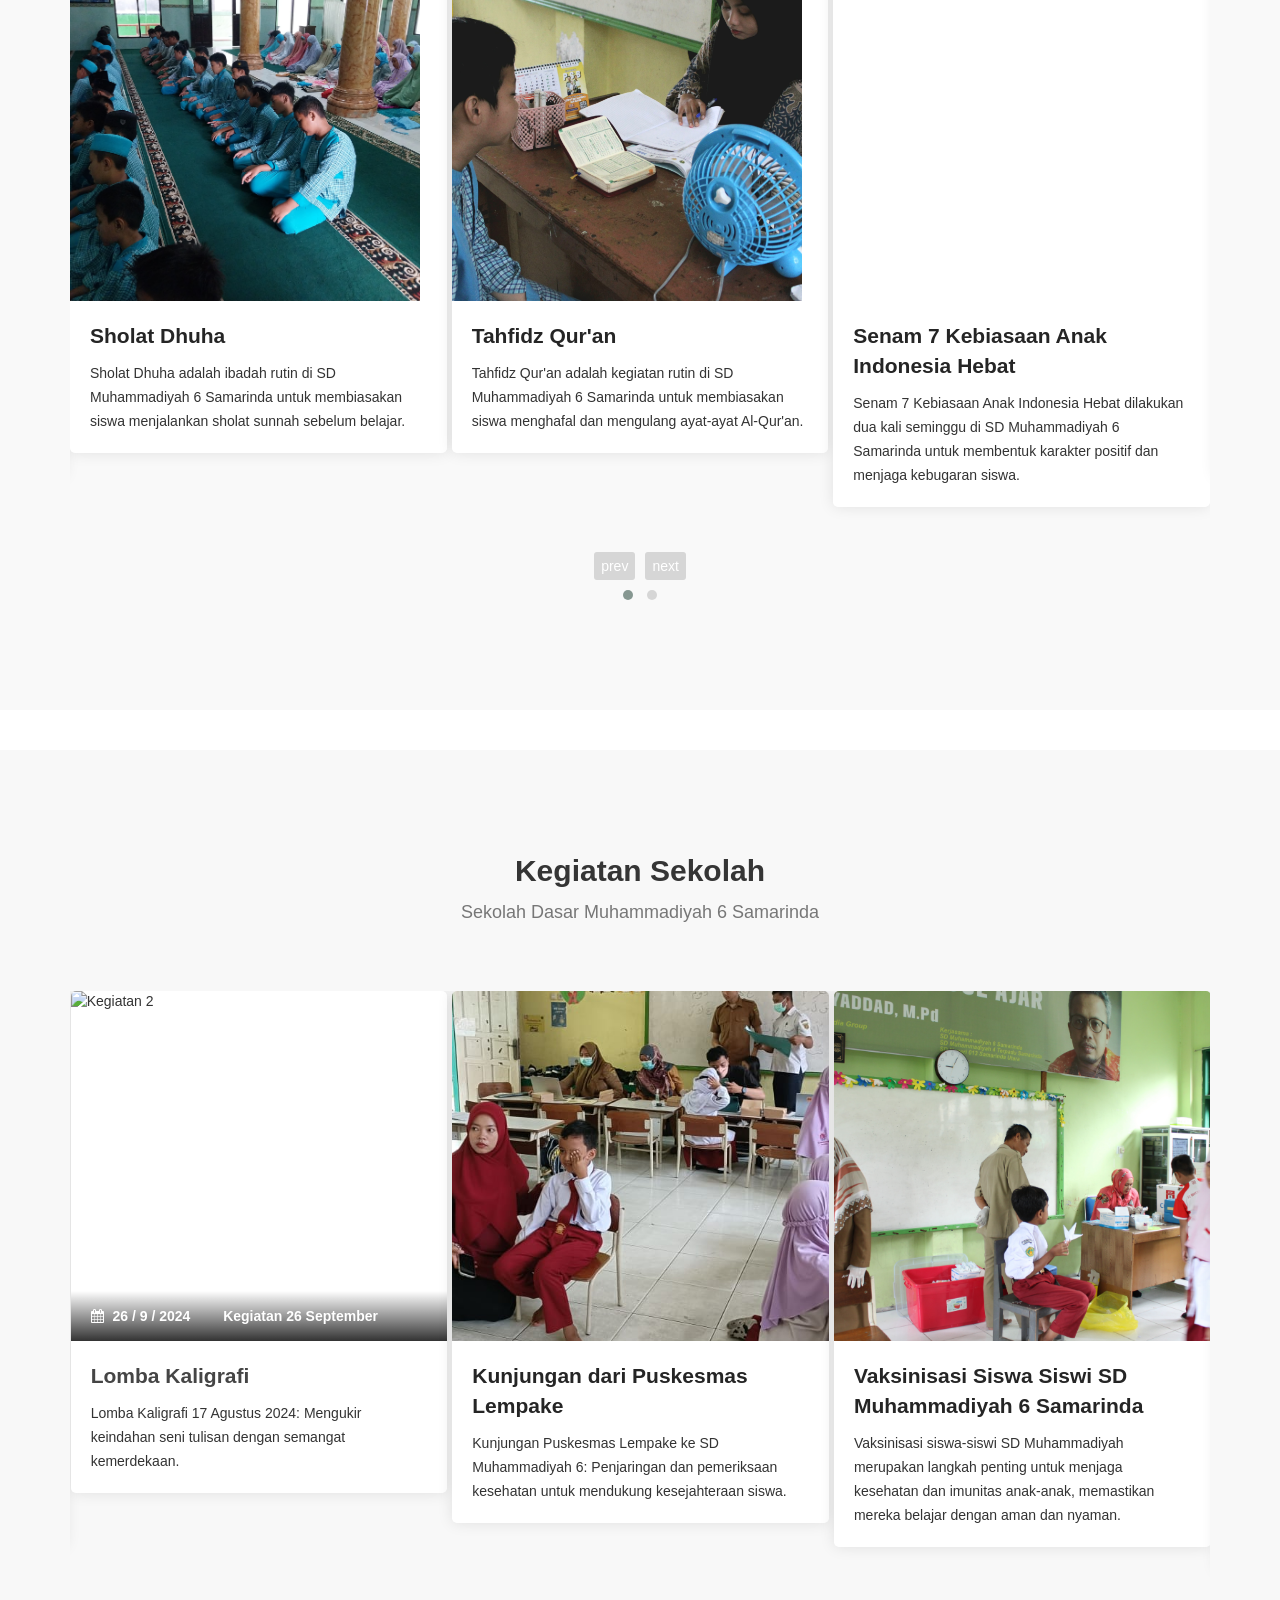
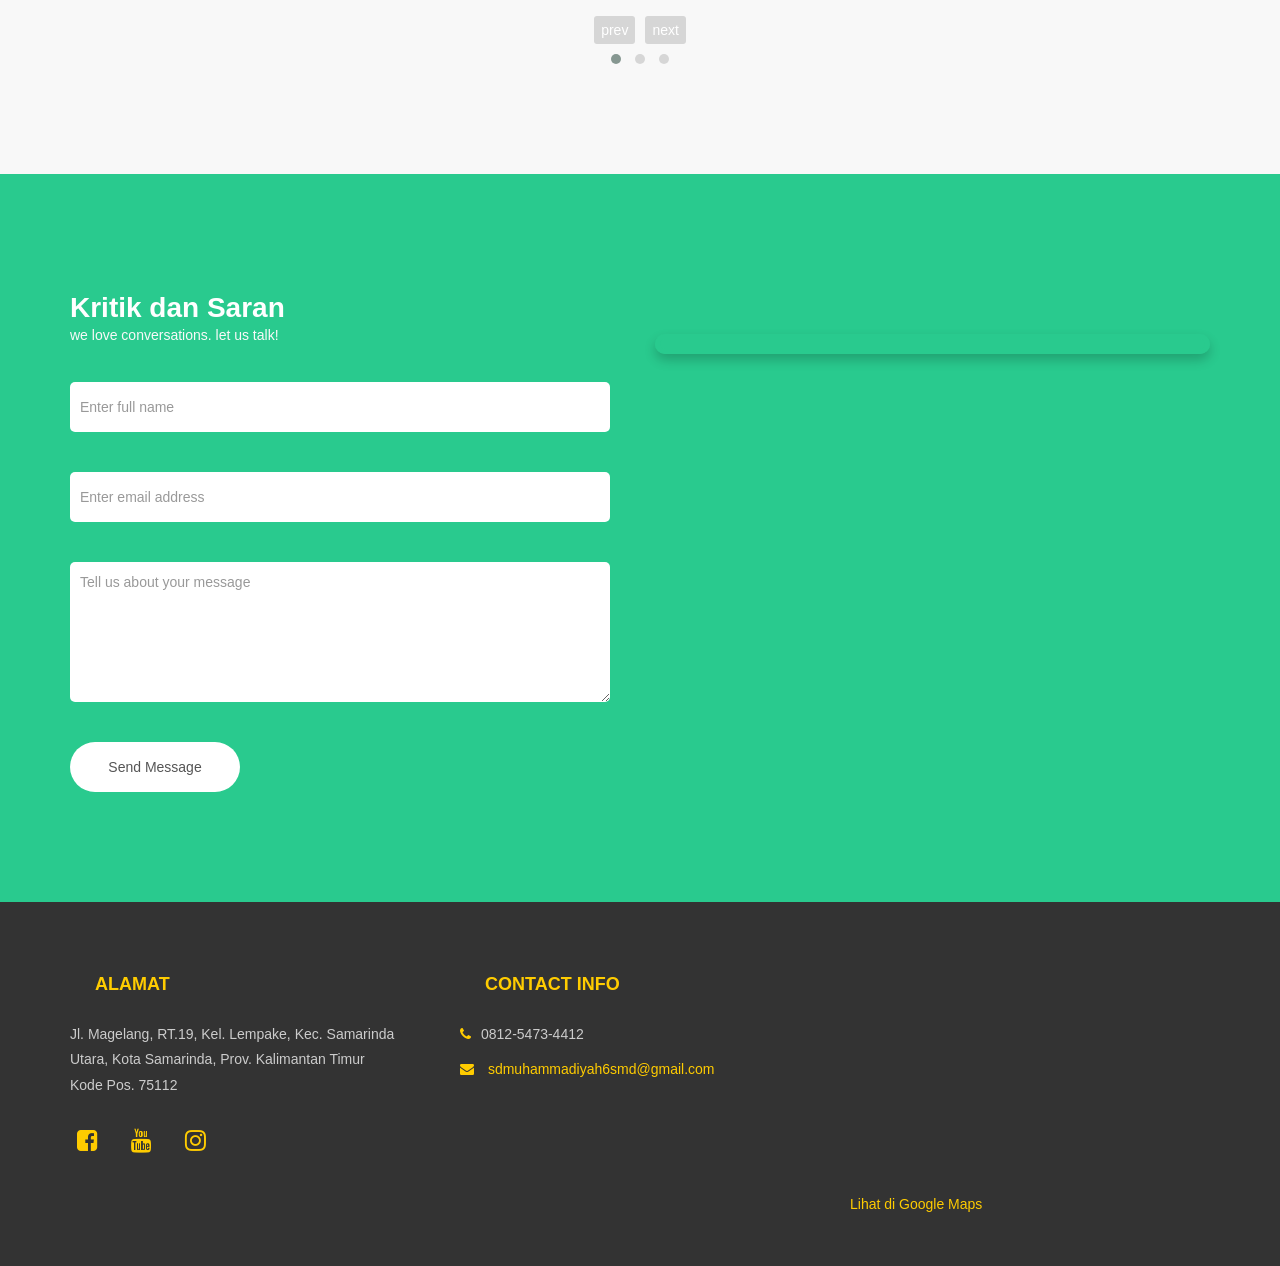
==== commit cd440e47: "update sekolah" ====
--- a/index.html
+++ b/index.html
@@ -26,7 +26,7 @@
 
           .about-info {
           text-align: center;
-          font-size: 16px; /* Adjust the base text size as needed */
+          font-size: 20px; /* Adjust the base text size as needed */
           }
 
           .about-info h2 {
@@ -313,8 +313,8 @@
                           <div class="container">
                               <div class="col-md-6 col-sm-12">
                                   <h1>SD MUHAMMADIYAH 6 SAMARINDA</h1>
-                                  <h3>ANDA AKAN MENDAPATKAN INFORMASI SEPUTAR SEKOLAHAN PADA WEBSITE INI</h3>
-                                  <a href="#feature" class="section-btn home-btn btn btn-default smoothScroll">CLICK UNTUK MEMULAI</a>
+                                  <h3>Website ini menyajikan profil, fasilitas, program, dan kegiatan SD Muhammadiyah 6 Samarinda dengan navigasi yang mudah dan informasi yang akurat.</h3>
+                                  <a href="#feature" class="section-btn home-btn btn btn-default smoothScroll">JELAJAHI SEKARANG</a>
                               </div>
                           </div>
                       </div>
@@ -323,9 +323,9 @@
                       <div class="caption">
                           <div class="container">
                               <div class="col-md-6 col-sm-12">
-                                  <h1>DAFTARKAN ANAK KE SEKOLAH MUHAMMADIYAH</h1>
-                                  <h3>RUANGAN YANG MEMADAI</h3>
-                                  <a href="#courses" class="section-btn home-btn btn btn-default smoothScroll">CLICK UNTUK MEMULAI</a>
+                                  <h1>DAFTARKAN ANAK ANDA KE SD MUHAMMADIYAH 6 SAMARINDA</h1>
+                                 <h3>FASILITAS RUANG BELAJAR NYAMAN DAN MEMADAI</h3>
+                                  <a href="#ppdb" class="section-btn home-btn btn btn-default smoothScroll">DAFTARKAN SEKARANG</a>
                               </div>
                           </div>
                       </div>
@@ -334,7 +334,7 @@
                       <div class="caption">
                           <div class="container">
                               <div class="col-md-6 col-sm-12">
-                                  <h1>SEKOLAH KREATIF <br>SD MUHAMMADIYAH 6 SAMARINDA</h1><br>
+                                  <h1>SEKOLAH KREATIF <br>SD MUHAMMADIYAH 6 SAMARINDA</h1>
                                   <h3>GEMILANG Generasi Muslim Berilmu Beramal dan Cinta Lingkungan</h3>
                                   <a href="#contact" class="section-btn home-btn btn btn-default smoothScroll">CLICK UNTUK MEMULAI</a>
                               </div>
@@ -424,11 +424,11 @@
                <div class="item">
                    <div class="team-thumb">
                        <div class="team-image Saparwadi">
-                           <img src="images/Kepsek.jpg" loading="lazy" class="img-responsive" alt="">
+                           <img src="images/PAK ZAINAL.jpg" loading="lazy" class="img-responsive" alt="">
                        </div>
                        <div class="team-info">
-                           <h3>Saparwadi, S. Pd</h3>
-                           <span>Kepala Sekolah</span>
+                           <h3>Zainal Arifin, S.Ag. M.Pd.I</h3>
+                           <span>PLT Kepala Sekolah</span>
                        </div>
                    </div>
                </div>
@@ -436,174 +436,227 @@
                   <div class="item">
                       <div class="team-thumb">
                           <div class="team-image Idawati">
-                              <img src="images/Bu Idawati.jpg" loading="lazy" class="img-responsive" alt="">
+                              <img src="images/BU IDA.jpg" loading="lazy" class="img-responsive" alt="">
                           </div>
                           <div class="team-info">
                               <h3>Idawati, S. Pd</h3>
-                              <span>Waka Kurikulum</span>
+                              <span>Guru Mapel & Waka Kurikulum</span>
                           </div>
                       </div>
                   </div>
-      
+
                   <div class="item">
+                         <div class="team-thumb">
+                             <div class="team-image Abdul">
+                                 <img src="images/PAK MUIS.jpg" loading="lazy" class="img-responsive" alt="">
+                             </div>
+                             <div class="team-info">
+                                 <h3>Abdul Muis S.Pd</h3>
+                                 <span>Guru Mapel & Waka.Sapras</span>
+                             </div>
+                         </div>
+                    </div>
+
+                             <div class="item">
+                        <div class="team-thumb">
+                            <div class="team-image Fauzan">
+                                <img src="images/PAK FAUZAN.jpg" loading="lazy" class="img-responsive" alt="">
+                            </div>
+                            <div class="team-info">
+                                <h3>Fauzan Azhima, S.Pd</h3>
+                                <span>Guru Mapel & Waka Kesiswaan</span>
+                            </div>
+                        </div>
+                    </div>
+
+                    <div class="item">
+                    <div class="team-thumb">
+                        <div class="team-image Fahreza">
+                            <img src="images/PAK REZA.jpg" loading="lazy" class="img-responsive" alt="">
+                        </div>
+                        <div class="team-info">
+                            <h3>Muhammad Fahreza Hardika S.M</h3>
+                            <span>Kepala TU & Bendahara</span>
+                        </div>
+                    </div>
+                   </div>
+                
+                     <div class="item">
+                    <div class="team-thumb">
+                        <div class="team-image Ren">
+                            <img src="images/REN.jpg" loading="lazy" class="img-responsive" alt="">
+                        </div>
+                        <div class="team-info">
+                            <h3>Muhammad Rendi Herdasaputra</h3>
+                            <span>Staff Tata Usaha</span>
+                        </div>
+                    </div>
+                   </div>
+                   
+                    <div class="item">
                       <div class="team-thumb">
                           <div class="team-image Istiqomah">
-                              <img src="images/Bu Istiqomah.jpg" loading="lazy" class="img-responsive" alt="">
+                              <img src="images/BU ISTI.jpg" loading="lazy" class="img-responsive" alt="">
                           </div>
                           <div class="team-info">
                               <h3>Istiqomah, S.E</h3>
-                              <span>Kepala Tata Usaha</span>
+                              <span>Staff Tata Usaha & OPS</span>
                           </div>
                       </div>
                   </div>
+                   
+                     <div class="item">
+                    <div class="team-thumb">
+                        <div class="team-image Salsa">
+                            <img src="images/SALSA.jpg" loading="lazy" class="img-responsive" alt="">
+                        </div>
+                        <div class="team-info">
+                            <h3>Salsabilla Ivaina Kimala</h3>
+                            <span>Staff Tata Usaha</span>
+                        </div>
+                    </div>
+                   </div>
+
+                 
       
                   <div class="item">
                       <div class="team-thumb">
                           <div class="team-image Sitti">
-                              <img src="images/Sitti Munjiyah Mardhatillah.jpg" loading="lazy" class="img-responsive" alt="">
+                              <img src="images/BU DEDE.jpg" loading="lazy" class="img-responsive" alt="">
                           </div>
                           <div class="team-info">
                               <h3>Sitti Munjiyah Mardhatillah</h3>
-                              <span>Tata Usaha</span>
+                              <span>Staff Tata Usaha</span>
                           </div>
                       </div>
                   </div>
-                  <div class="item">
-                    <div class="team-thumb">
-                        <div class="team-image Fahreza">
-                            <img src="images/Muhammad Fahreza Hardika.jpg" loading="lazy" class="img-responsive" alt="">
-                        </div>
-                        <div class="team-info">
-                            <h3>Muhammad Fahreza Hardika</h3>
-                            <span>Bendahara</span>
-                        </div>
-                    </div>
+
+                   <div class="item">
+                         <div class="team-thumb">
+                             <div class="team-image Ika">
+                               <img src="images/BU IKA.jpg" loading="lazy" class="img-responsive" alt="">
+                             </div>
+                             <div class="team-info">
+                               <h3>Ika Dian Purwanti S. Psi</h3>
+                               <span>Guru Kelas 1</span>
+                             </div>
+                             </div>
+                    </div>
+
+                        <div class="item">
+                        <div class="team-thumb">
+                            <div class="team-image Angela">
+                              <img src="images/BU ANGEL.jpg" loading="lazy" class="img-responsive" alt="">
+                            </div>
+                            <div class="team-info">
+                              <h3>Angela Nur Eka Royatmi, S.Sos</h3>
+                              <span>Guru Pendamping Kelas 1</span>
+                            </div>
+                            </div>
                    </div>
+                  
                   <div class="item">
                       <div class="team-thumb">
                           <div class="team-image Siti-asriyah">
-                            <img src="images/Bu Siti asriyah.jpg" loading="lazy" class="img-responsive" alt="">
+                            <img src="images/BU AS.jpg" loading="lazy" class="img-responsive" alt="">
                           </div>
                           <div class="team-info">
                             <h3>Siti Asriyah, S.Si</h3>
-                            <span>Guru Kelas</span>
-                          </div>
-                          </div>
-                    </div>
+                            <span>Guru Kelas II</span>
+                          </div>
+                          </div>
+                    </div>
+
+                     <div class="item">
+                      <div class="team-thumb">
+                          <div class="team-image Siti-asriyah">
+                            <img src="images/BU UMMI.jpg" loading="lazy" class="img-responsive" alt="">
+                          </div>
+                          <div class="team-info">
+                            <h3>Ummi Masruroh</h3>
+                            <span>Guru Pendamping Kelas II</span>
+                          </div>
+                          </div>
+                    </div>
+
+
+                      <div class="item">
+                         <div class="team-thumb">
+                             <div class="team-image Lilik">
+                               <img src="images/BU LILIK.jpg" loading="lazy" class="img-responsive" alt="">
+                             </div>
+                             <div class="team-info">
+                               <h3>Lilik Widayati S. Pd</h3>
+                               <span>Guru Kelas Kelas 3</span>
+                             </div>
+                             </div>
+                       </div>
+
+                         <div class="item">
+                         <div class="team-thumb">
+                             <div class="team-image Anggi">
+                                 <img src="images/BU ANGGI.jpg" loading="lazy" class="img-responsive" alt="">
+                             </div>
+                             <div class="team-info">
+                                 <h3>Anggi Widyasari</h3>
+                                 <span>Guru Pendamping Kelas 3</span>
+                             </div>
+                         </div>
+                    </div>
+
+                             <div class="item">
+                         <div class="team-thumb">
+                             <div class="team-image Sartika">
+                                 <img src="images/BU SARI.jpg" loading="lazy" class="img-responsive" alt="">
+                             </div>
+                             <div class="team-info">
+                                 <h3>Sartika Sari, S.S</h3>
+                                 <span>Guru Kelas 4.1</span>
+                             </div>
+                         </div>
+                    </div>
+
                     <div class="item">
                          <div class="team-thumb">
                              <div class="team-image Nur">
-                                 <img src="images/Nur Asri Indah Yani.jpg" loading="lazy" class="img-responsive" alt="">
+                                 <img src="images/BU ASRI.jpg" loading="lazy" class="img-responsive" alt="">
                              </div>
                              <div class="team-info">
-                                 <h3>Nur Asri Indah Yani, S.Pd</h3>
-                                 <span>Guru Kelas</span>
+                                 <h3>Nur Asri Indah Yani, S.Pd </h3>
+                                 <span>Guru Kelas 4.2</span>
                              </div>
                          </div>
                     </div>
+
+                        <div class="item">
+                         <div class="team-thumb">
+                             <div class="team-image Kusmiati">
+                               <img src="images/BU TUTUT.jpg" loading="lazy" class="img-responsive" alt="">
+                             </div>
+                             <div class="team-info">
+                               <h3>Tutut Kusmiati, S.Pd</h3>
+                               <span>Guru Kelas 5</span>
+                             </div>
+                             </div>
+                    </div>
+                    
                     <div class="item">
                          <div class="team-thumb">
                              <div class="team-image Ina">
-                                 <img src="images/Ina Ruviyana.jpg" loading="lazy" class="img-responsive" alt="">
+                                 <img src="images/BU INA.jpg" loading="lazy" class="img-responsive" alt="">
                              </div>
                              <div class="team-info">
                                  <h3>Ina Ruviyana, S.Pd</h3>
-                                 <span>Guru Kelas</span>
+                                 <span>Guru Kelas 6</span>
                              </div>
                          </div>
                     </div>
-                    <div class="item">
-                         <div class="team-thumb">
-                             <div class="team-image Anggi">
-                                 <img src="images/Anggi Widyasari.jpg" loading="lazy" class="img-responsive" alt="">
-                             </div>
-                             <div class="team-info">
-                                 <h3>Anggi Widyasari</h3>
-                                 <span>Guru Mapel</span>
-                             </div>
-                         </div>
-                    </div>
-                    <div class="item">
-                         <div class="team-thumb">
-                             <div class="team-image Lilik">
-                               <img src="images/Lilik Widayati.jpg" loading="lazy" class="img-responsive" alt="">
-                             </div>
-                             <div class="team-info">
-                               <h3>Lilik Widayati S. Pd</h3>
-                               <span>Guru Kelas</span>
-                             </div>
-                             </div>
-                       </div>
-                    <div class="item">
-                         <div class="team-thumb">
-                             <div class="team-image Ika">
-                               <img src="images/Ika Dian Purwanti.jpg" loading="lazy" class="img-responsive" alt="">
-                             </div>
-                             <div class="team-info">
-                               <h3>Ika Dian Purwanti S. Psi</h3>
-                               <span>Guru Kelas</span>
-                             </div>
-                             </div>
-                    </div>
-                    <div class="item">
-                         <div class="team-thumb">
-                             <div class="team-image Kusmiati">
-                               <img src="images/Tutut Kusmiati.jpg" loading="lazy" class="img-responsive" alt="">
-                             </div>
-                             <div class="team-info">
-                               <h3>Tutut Kusmiati, S.Pd</h3>
-                               <span>Guru Kelas</span>
-                             </div>
-                             </div>
-                    </div>
-                    <div class="item">
-                        <div class="team-thumb">
-                            <div class="team-image Angela">
-                              <img src="images/Angela Nur Eka Royatmi.jpg" loading="lazy" class="img-responsive" alt="">
-                            </div>
-                            <div class="team-info">
-                              <h3>Angela Nur Eka Royatmi, S.Sos</h3>
-                              <span>Guru Kelas</span>
-                            </div>
-                            </div>
-                   </div>
-                    <div class="item">
-                        <div class="team-thumb">
-                            <div class="team-image Pipit">
-                                <img src="images/Hayatul Fitriah.jpg" loading="lazy" class="img-responsive" alt="">
-                            </div>
-                            <div class="team-info">
-                                <h3>Hayatul Fitriyah, S.S</h3>
-                                <span>Guru Mapel</span>
-                            </div>
-                        </div>
-                    </div>
-                    <div class="item">
-                        <div class="team-thumb">
-                            <div class="team-image Fauzan">
-                                <img src="images/Fauzan Azhima.png" loading="lazy" class="img-responsive" alt="">
-                            </div>
-                            <div class="team-info">
-                                <h3>Fauzan Azhima, S.Pd</h3>
-                                <span>Guru Mapel</span>
-                            </div>
-                        </div>
-                    </div>
-                    <div class="item">
-                         <div class="team-thumb">
-                             <div class="team-image Sartika">
-                                 <img src="images/Sartika Sari.jpg" loading="lazy" class="img-responsive" alt="">
-                             </div>
-                             <div class="team-info">
-                                 <h3>Sartika Sari, S.S</h3>
-                                 <span>Guru Kelas</span>
-                             </div>
-                         </div>
-                    </div>
+                  
+           
                     <div class="item">
                         <div class="team-thumb">
                             <div class="team-image Elliana">
-                                <img src="images/Elliana Puspita Sari.jpg" loading="lazy" class="img-responsive" alt="">
+                                <img src="images/BU ELLY.jpg" loading="lazy" class="img-responsive" alt="">
                             </div>
                             <div class="team-info">
                                 <h3>Elliana Puspita Sari</h3>
@@ -611,21 +664,11 @@
                             </div>
                         </div>
                     </div>
-                    <div class="item">
-                         <div class="team-thumb">
-                             <div class="team-image Abdul">
-                                 <img src="images/Abdul Muis.jpg" loading="lazy" class="img-responsive" alt="">
-                             </div>
-                             <div class="team-info">
-                                 <h3>Abdul Muis S.Pd</h3>
-                                 <span>Guru Mapel</span>
-                             </div>
-                         </div>
-                    </div>
+                  
                     <div class="item">
                         <div class="team-thumb">
                             <div class="team-image Putri">
-                                <img src="images/Putri Mutiara.jpg" loading="lazy" class="img-responsive" alt="">
+                                <img src="images/BU PUTRI.jpg" loading="lazy" class="img-responsive" alt="">
                             </div>
                             <div class="team-info">
                                 <h3>Putri Mutiara</h3>
@@ -633,14 +676,14 @@
                             </div>
                         </div>
                     </div>
-                    <div class="item">
+                    <div class="item">  
                     <div class="team-thumb">
                         <div class="team-image Dewi">
-                            <img src="images/Dewi Kusumawati.jpg" loading="lazy" class="img-responsive" alt="">
+                            <img src="images/BU DEWI.jpg" loading="lazy" class="img-responsive" alt="">
                         </div>
                         <div class="team-info">
                             <h3>Dewi Kusumawati, S. Pd. i</h3>
-                            <span>Guru Mapel</span>
+                            <span>Guru Mapel & Waka ISMUBA</span>
                         </div>
                     </div>
                </div>
@@ -655,7 +698,7 @@
                   <h2>VISI, MISI, dan Tujuan</h2>
                   <figure onclick="toggleContent('visi-content')">
                       <span><i class="fa fa-users"></i></span>
-                      <figcaption>
+                      <figcaption class="bounce-onload bounce-hover">
                           <h3>Visi</h3>
                           <p>Visi Sekolah Dasar Muhammadiyah 6 Samarinda</p>
                       </figcaption>
@@ -676,7 +719,7 @@
   
                   <figure onclick="toggleContent('misi-content')">
                       <span><i class="fa fa-certificate"></i></span>
-                      <figcaption>
+                      <figcaption class="bounce-onload bounce-hover">
                           <h3>Misi</h3>
                           <p>MISI Sekolah Dasar Muhammadiyah 6 Samarinda</p>
                       </figcaption>
@@ -694,7 +737,7 @@
   
                   <figure onclick="toggleContent('tujuan-content')">
                       <span><i class="fa fa-bar-chart-o"></i></span>
-                      <figcaption>
+                      <figcaption class="bounce-onload bounce-hover">
                           <h3>Tujuan</h3>
                           <p> Tujuan Sekolah Dasar Muhammadiyah 6 Samarinda</p>
                       </figcaption>
@@ -734,6 +777,56 @@
           });
       </script></body>
                                </html>
+                               <title>Bounce Animation</title>
+<style>
+  /* styling dasar */
+  figcaption {
+    display: inline-block;
+    padding: 18px 24px;
+    border-radius: 12px;
+    background: #e6fafb;
+    box-shadow: 0 6px 18px rgba(0,0,0,0.08);
+    transform-origin: center bottom;
+  }
+
+  h3 { margin: 0 0 6px 0; font-size: 1.1rem; }
+  p  { margin: 0; font-size: 0.95rem; color: #333; }    
+
+  /* keyframes bounce yang halus dan natural */
+  @keyframes bounceIn {
+    0%   { transform: translateY(-40px) scale(0.9); opacity: 0; }
+    30%  { transform: translateY(10px) scale(1.02); opacity: 1; }
+    50%  { transform: translateY(-6px)  scale(0.995); }
+    70%  { transform: translateY(4px)   scale(1.00); }
+    100% { transform: translateY(0)     scale(1); }
+  }
+
+  /* jalankan sekali saat load */
+  .bounce-onload {
+    animation: bounceIn 800ms cubic-bezier(.2,.8,.25,1) both;
+  }
+
+  /* variasi: bounce berulang saat hover */
+  .bounce-hover:hover {
+    animation: bounceOnHover 700ms cubic-bezier(.2,.8,.25,1);
+  }
+
+  @keyframes bounceOnHover {
+    0%   { transform: translateY(0) scale(1); }
+    30%  { transform: translateY(-18px) scale(1.03); }
+    55%  { transform: translateY(6px)   scale(0.995); }
+    100% { transform: translateY(0)     scale(1); }
+  }
+
+  /* Hormati preferensi pengguna yang ingin mengurangi animasi */
+  @media (prefers-reduced-motion: reduce) {
+    .bounce-onload,
+    .bounce-hover:hover {
+      animation: none !important;
+      transform: none !important;
+    }
+  }
+</style>
 
                </div>
           </div>
--- a/css/templatemo-style.css
+++ b/css/templatemo-style.css
@@ -30,7 +30,7 @@
   }
 
   h3 {
-    font-size: 1.5em;
+    font-size: 1.5em !important;
     margin-bottom: 0;
   }
 
@@ -41,7 +41,7 @@
 
   p {
     color: #757575;
-    font-size: 14px;
+    font-size: 14px !important;
     font-weight: normal;
     line-height: 24px;
   }
@@ -923,6 +923,7 @@
   .feature-thumb {
     position: relative;
     background-image: url('path/to/your/image.jpg'); /* Replace with the correct path */
+    font-family: 'Trebuchet MS', 'Lucida Sans Unicode', 'Lucida Grande', 'Lucida Sans', Arial, sans-serif;
     background-size: cover; /* Cover the entire container */
     background-position: center; /* Center the image */
     background-repeat: no-repeat; /* Do not repeat the image */
@@ -1151,108 +1152,109 @@
     margin: 0 auto; /* Center image horizontally */
   }
   .Sitti img{
-    width: 99% !important; /* Ubah sesuai dengan kebutuhan */
+    width: 97% !important; /* Ubah sesuai dengan kebutuhan */
     height: auto !important;
     object-fit: cover !important;
     margin: 0 auto; /* Center image horizontally */
   }
   .Elliana img{
-    width: 89% !important; /* Ubah sesuai dengan kebutuhan */
+    width: 97% !important; /* Ubah sesuai dengan kebutuhan */
     height: auto !important;
     object-fit: cover !important;
     margin: 0 auto; /* Center image horizontally */
   }
   .Sartika img{
-    width: 94% !important; /* Ubah sesuai dengan kebutuhan */
+    width: 97% !important; /* Ubah sesuai dengan kebutuhan */
     height: auto !important;
     object-fit: cover !important;
     margin: 0 auto; /* Center image horizontally */
   }
-  .Machmuda img{
-    width: 91% !important; /* Ubah sesuai dengan kebutuhan */
+  .Ren img{
+    width: 97% !important; /* Ubah sesuai dengan kebutuhan */
     height: auto !important;
     object-fit: cover !important;
     margin: 0 auto; /* Center image horizontally */
   }
   .Abdul img{
-    width: 95.7% !important; /* Ubah sesuai dengan kebutuhan */
+    width: 97% !important; /* Ubah sesuai dengan kebutuhan */
     height: auto !important;
     object-fit: cover !important;
     margin: 0 auto; /* Center image horizontally */
   }
   .Nur img{
-    width: 95% !important; /* Ubah sesuai dengan kebutuhan */
+    width: 97% !important; /* Ubah sesuai dengan kebutuhan */
     height: auto !important;
     object-fit: cover !important;
     margin: 0 auto; /* Center image horizontally */
   }
   .Anggi img{
-    width: 90% !important; /* Ubah sesuai dengan kebutuhan */
+    width: 97% !important; /* Ubah sesuai dengan kebutuhan */
     height: auto !important;
     object-fit: cover !important;
     margin: 0 auto; /* Center image horizontally */
   }
   .Ina img{
-    width: 95% !important; /* Ubah sesuai dengan kebutuhan */
+    width: 97% !important; /* Ubah sesuai dengan kebutuhan */
     height: auto !important;
     object-fit: cover !important;
     margin: 0 auto; /* Center image horizontally */
   }
   .Fahreza img{
-    width: 90% !important; /* Ubah sesuai dengan kebutuhan */
+    width: 97% !important; /* Ubah sesuai dengan kebutuhan */
     height: auto !important;
     object-fit: cover !important;
     margin: 0 auto; /* Center image horizontally */
   }
   .Lilik img{
-    width: 95% !important; /* Ubah sesuai dengan kebutuhan */
+    width: 97% !important; /* Ubah sesuai dengan kebutuhan */
     height: auto !important;
     object-fit: cover !important;
     margin: 0 auto; /* Center image horizontally */
   }
   .Ika img{
-    width: 95% !important; /* Ubah sesuai dengan kebutuhan */
+    width: 97% !important; /* Ubah sesuai dengan kebutuhan */
     height: auto !important;
     object-fit: cover !important;
     margin: 0 auto; /* Center image horizontally */
   }
   .Kusmiati img{
-    width: 95.7% !important; /* Ubah sesuai dengan kebutuhan */
+    width: 97% !important; /* Ubah sesuai dengan kebutuhan */
     height: auto !important;
     object-fit: cover !important;
     margin: 0 auto; /* Center image horizontally */
   }
   .Putri img{
-    width: 96.7% !important; /* Ubah sesuai dengan kebutuhan */
+    width: 97% !important; /* Ubah sesuai dengan kebutuhan */
     height: auto !important;
     object-fit: cover !important;
     margin: 0 auto; /* Center image horizontally */
   }
   .Dewi img{
-    max-width: 90.9% !important; /* Ubah sesuai dengan kebutuhan */
+    max-width: 97% !important; /* Ubah sesuai dengan kebutuhan */
     width: auto;
     height: auto !important;
     object-fit: cover !important;
     margin: 0 auto; /* Center image horizontally */
   }
-  .Pipit img{
-    width: 90.4% !important;
+  .Salsa img{
+    width: 97% !important;
     height: auto !important;
     object-fit: cover !important;
     margin: 0 auto; /* Center image horizontally */
   }
   .Angela img{
-    width: 90.4% !important;
+    width: 97% !important;
     height: auto !important;
     object-fit: cover !important;
     margin: 0 auto; /* Center image horizontally */
   }
   .Fauzan img{
-    width: 90.4% !important;
+    width: 97% !important;
     height: auto !important;
     object-fit: cover !important;
     margin: 0 auto; /* Center image horizontally */
   }
+
   .team-info {
     padding: 20px 30px;
   }
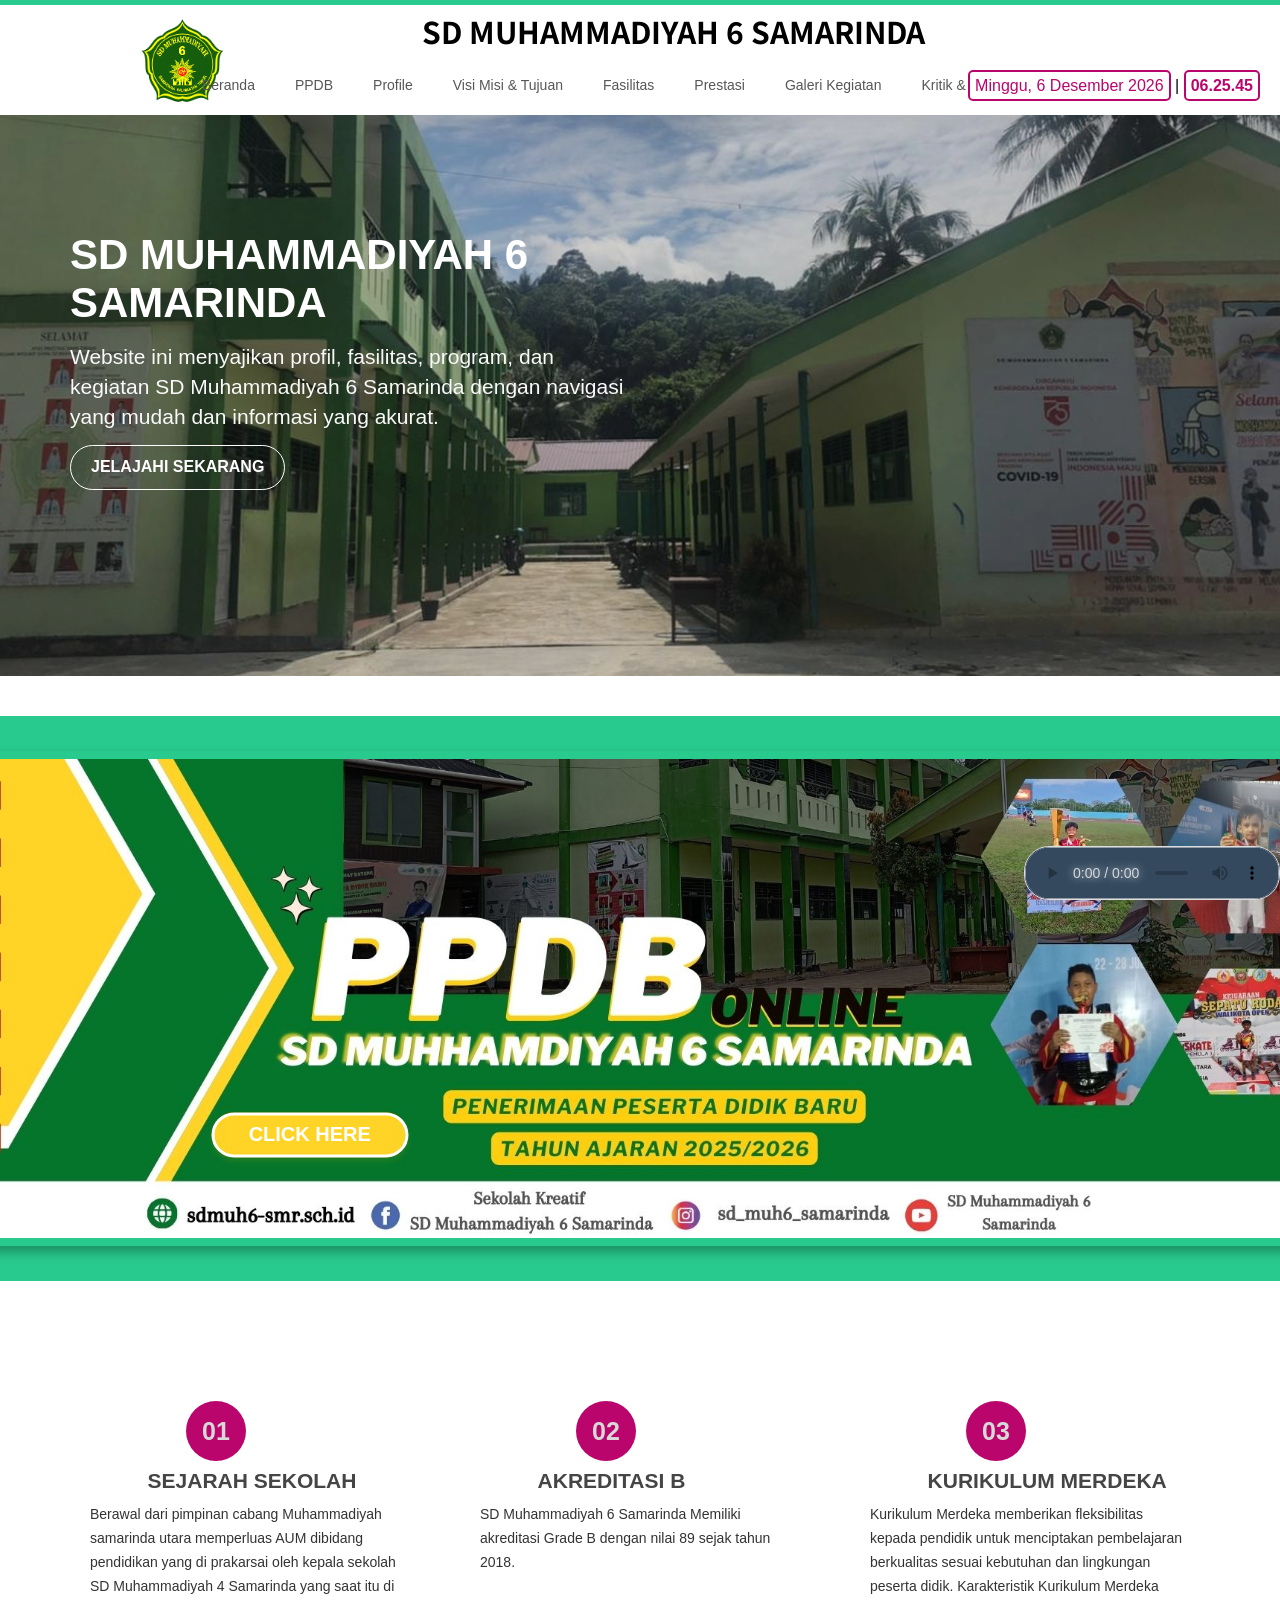
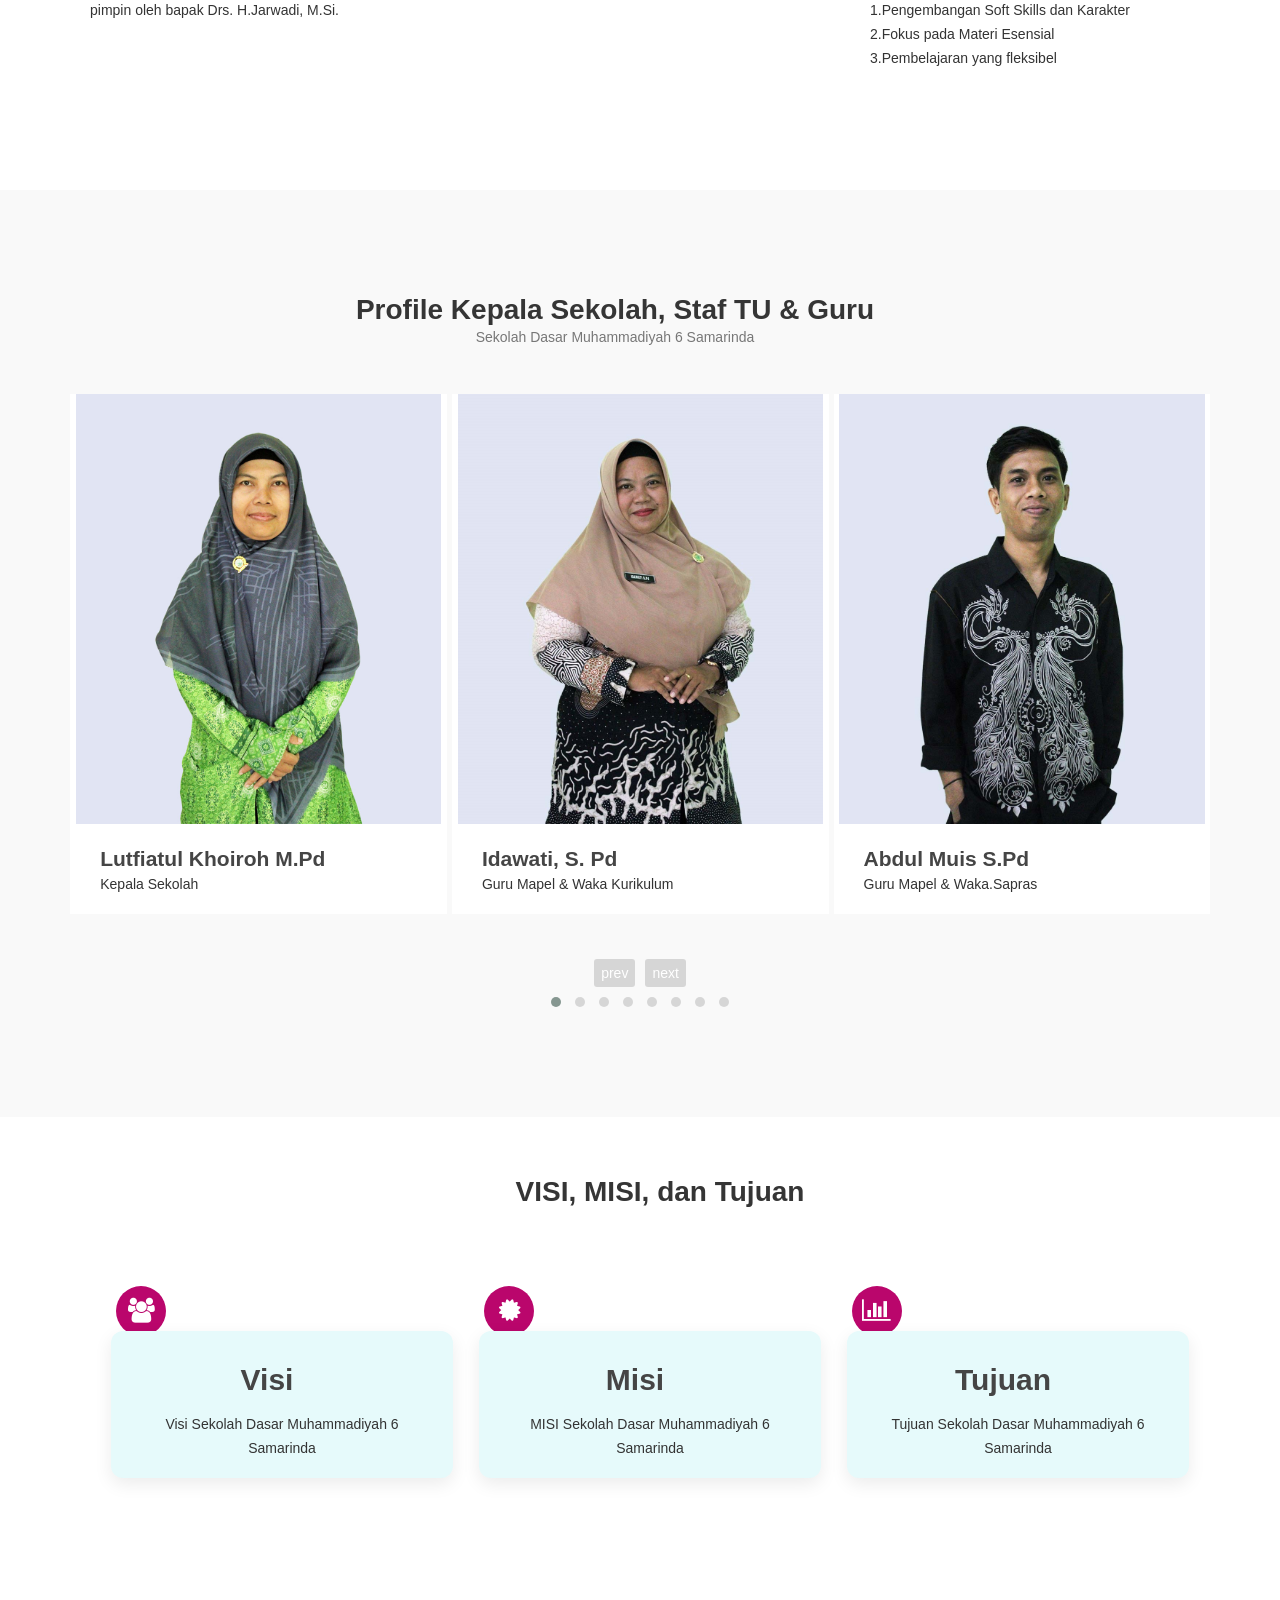
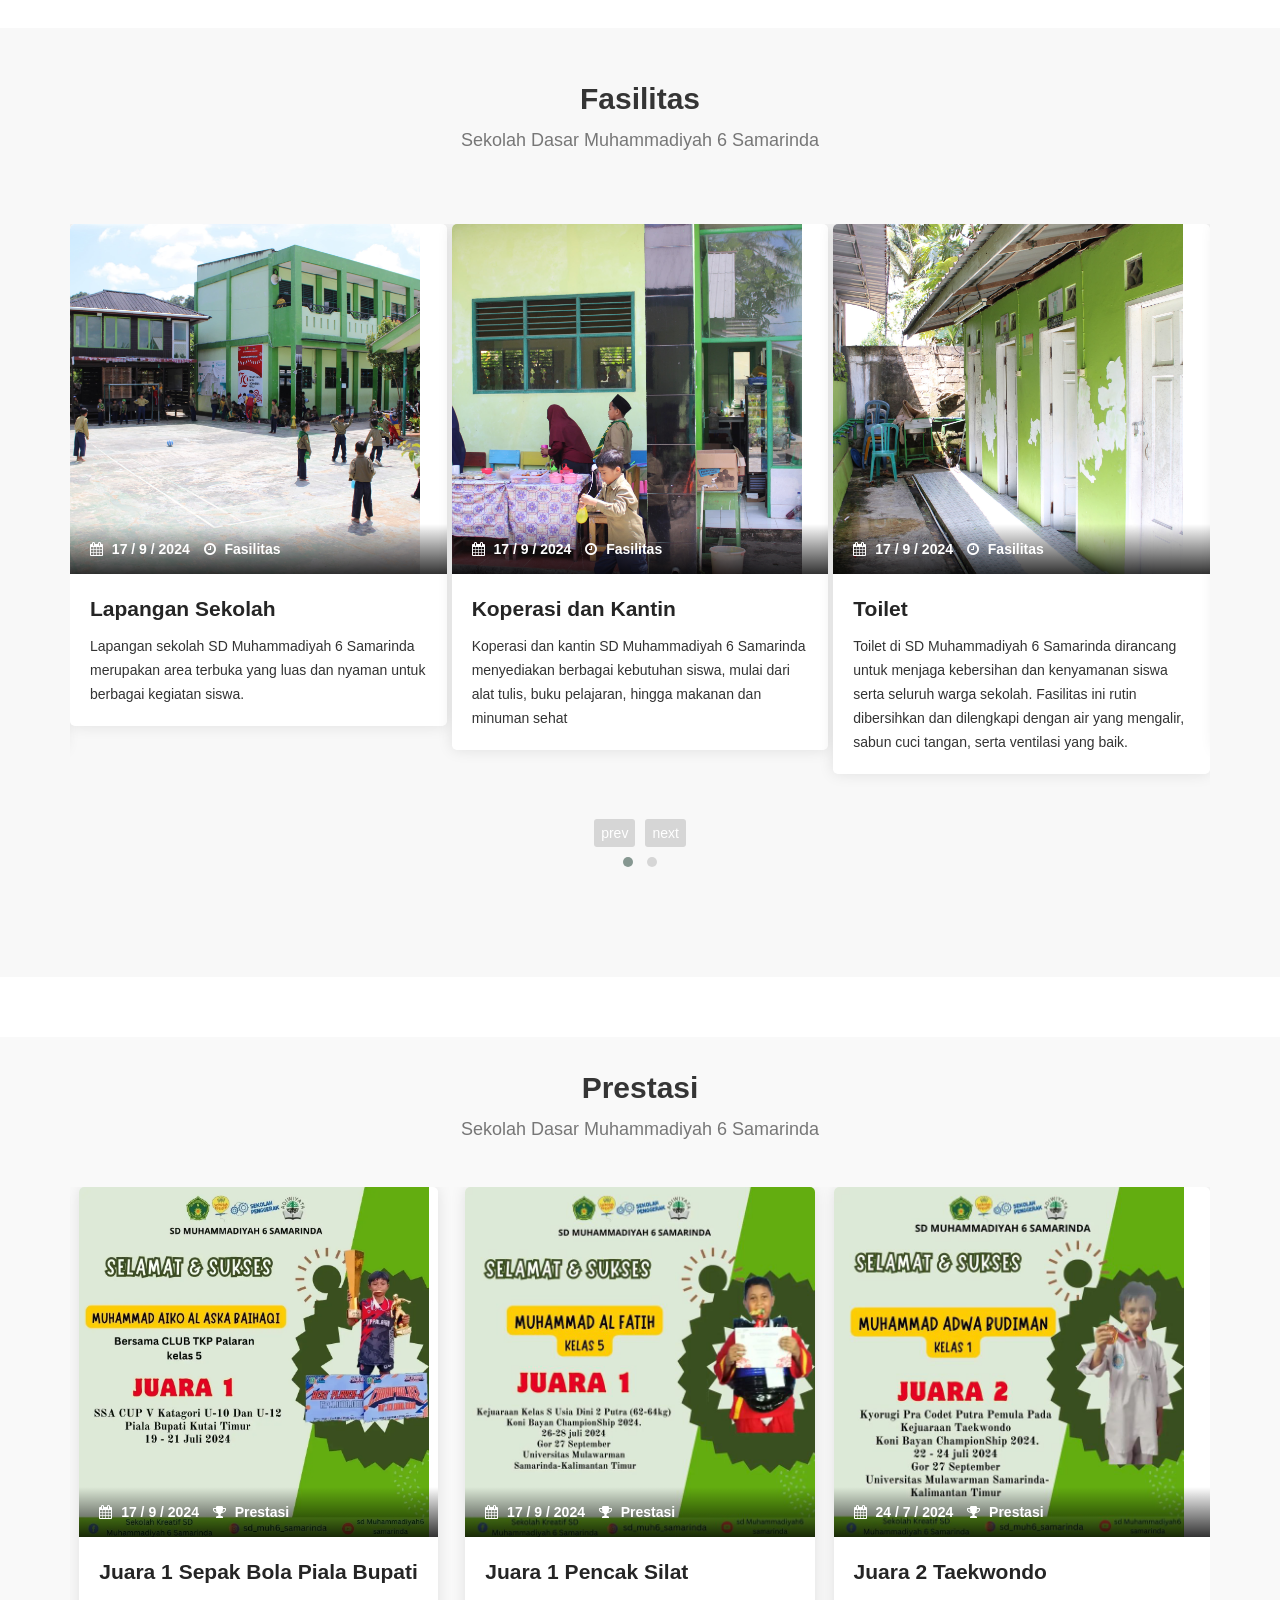
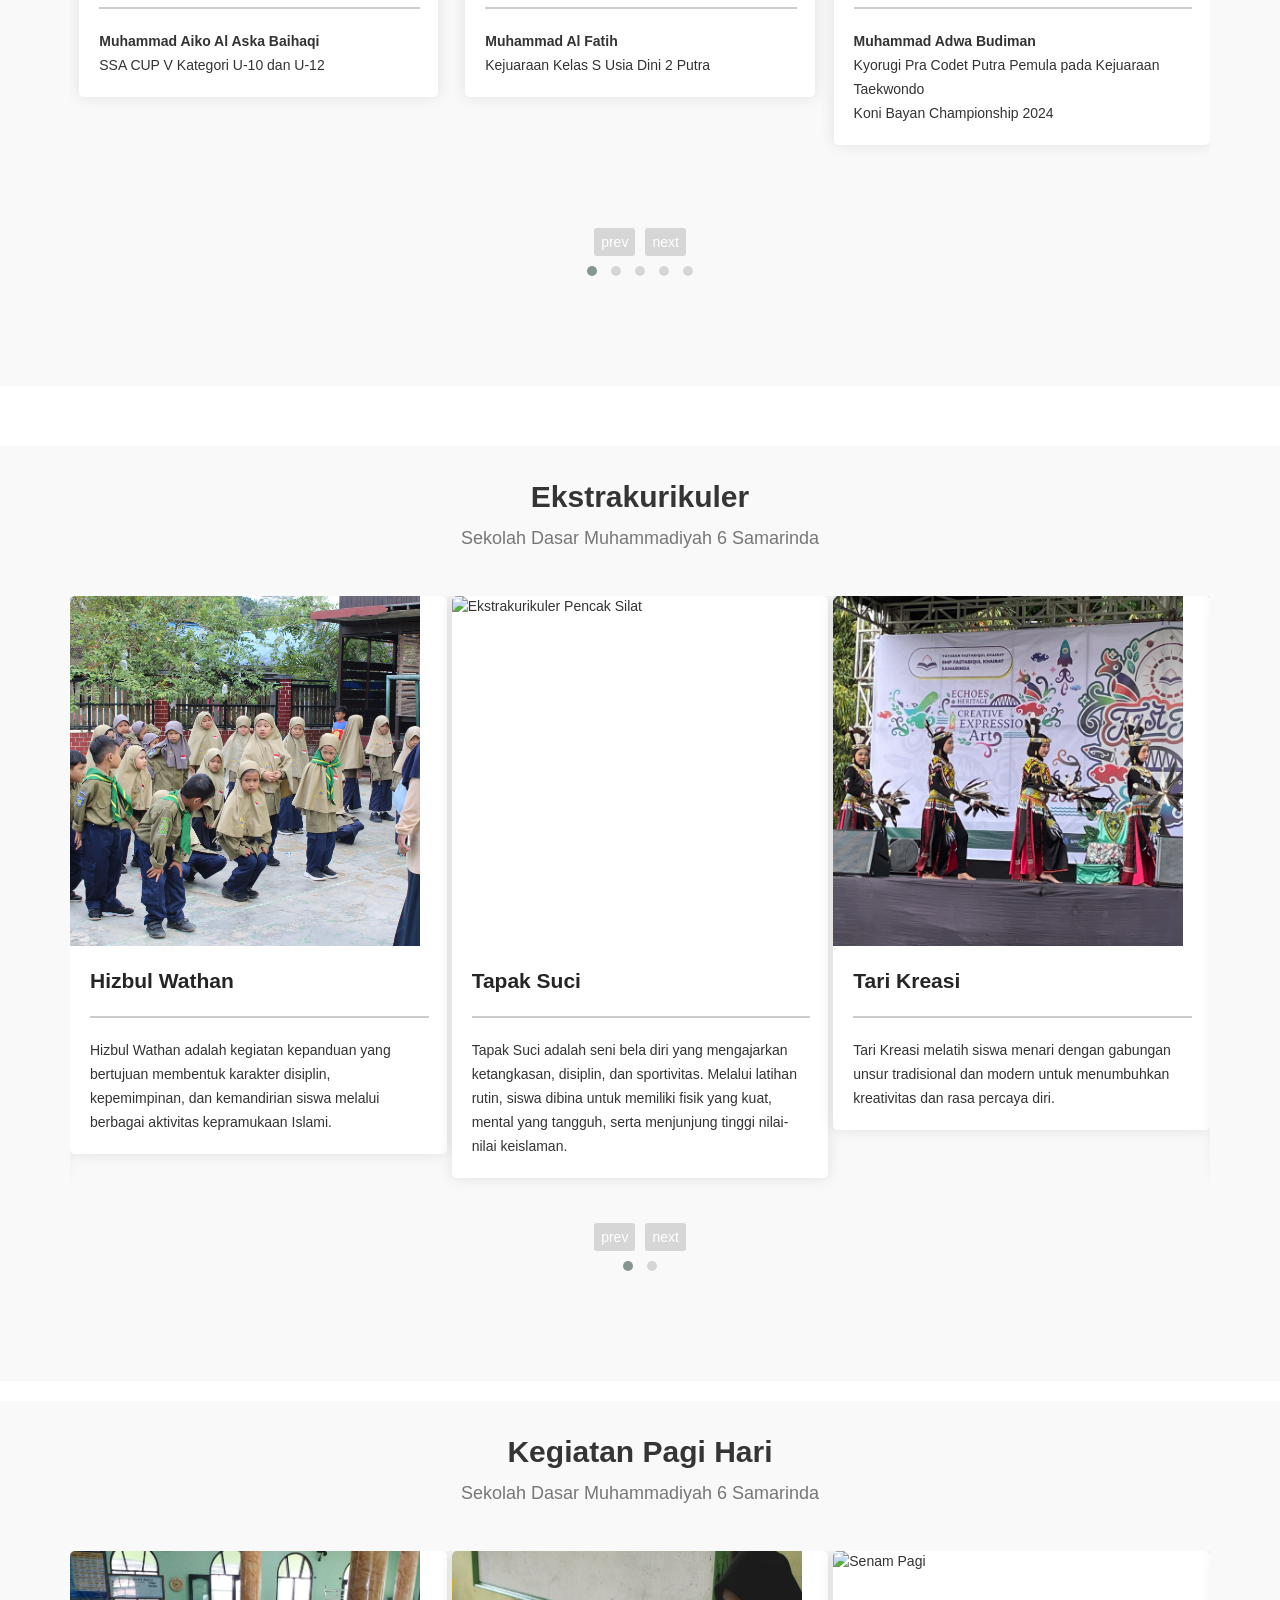
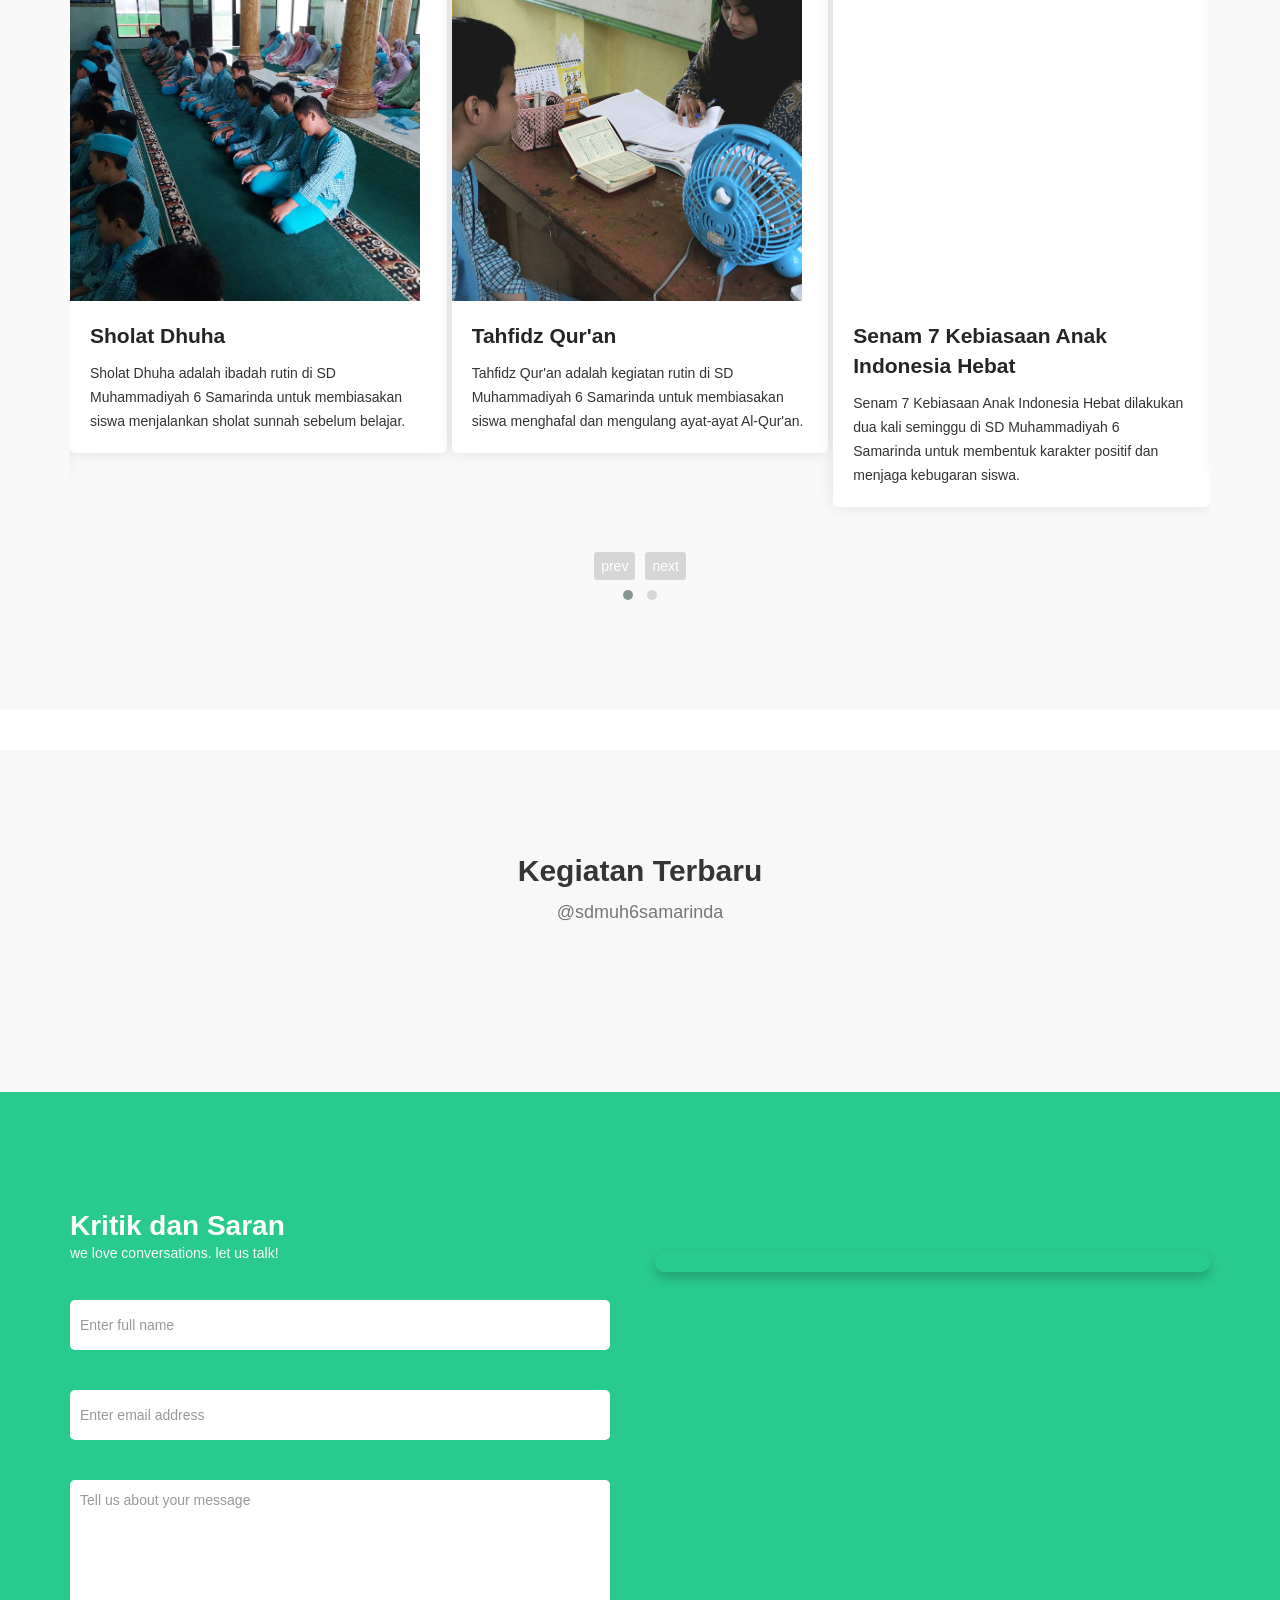
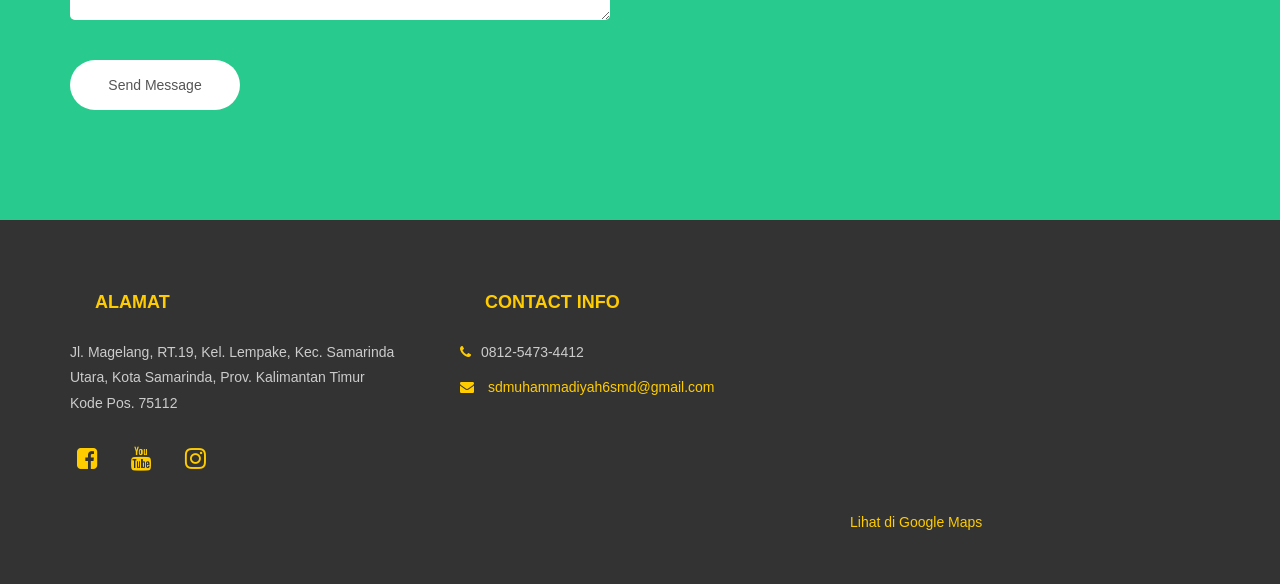
==== commit 4d93f719: "kepala sekolah baru" ====
--- a/index.html
+++ b/index.html
@@ -427,8 +427,8 @@
                            <img src="images/PAK ZAINAL.jpg" loading="lazy" class="img-responsive" alt="">
                        </div>
                        <div class="team-info">
-                           <h3>Zainal Arifin, S.Ag. M.Pd.I</h3>
-                           <span>PLT Kepala Sekolah</span>
+                           <h3>Lutfiatul Khoiroh M.Pd</h3>
+                           <span>Kepala Sekolah</span>
                        </div>
                    </div>
                </div>
@@ -511,7 +511,7 @@
                             <img src="images/SALSA.jpg" loading="lazy" class="img-responsive" alt="">
                         </div>
                         <div class="team-info">
-                            <h3>Salsabilla Ivaina Kimala</h3>
+                            <h3>Salsabilla Ivania Kimalda</h3>
                             <span>Staff Tata Usaha</span>
                         </div>
                     </div>
@@ -1437,183 +1437,24 @@
 
 
 <br><br>
-     <!-- Kegiatan Sekolah -->
-     <section id="kegiatan-sekolah" class="activities-section">
-        <div class="container">
-            <div class="row">
-                <div class="col-md-12 col-sm-12">
-                    <div class="section-title">
-                        <h2>Kegiatan Sekolah <small>Sekolah Dasar Muhammadiyah 6 Samarinda</small></h2>
-                    </div>
-    
-                    <div class="owl-carousel owl-theme owl-custom-carousel">
-                        <!-- Kegiatan 1 -->
-                        <div class="item">
-                            <div class="activities-thumb">
-                                <div class="activities-top">
-                                    <div class="activities-image">
-                                        <!-- Multiple Images for Kegiatan 1 -->
-                                        <div class="image-slider">
-                                            <img src="images/P BALAP BOSSSSSSSSSS.jpg" loading="lazy" alt="Kegiatan 1" class="active">
-                                            <img src="images/Lomba Kaligrafi.JPG" loading="lazy" alt="Kegiatan 2">
-                                            <img src="images/1723688608717 (1).jpg" loading="lazy" alt="Kegiatan 3">
-                                        </div>
-                                    </div>
-                                    <div class="activities-date">
-                                        <span><i class="fa fa-calendar"></i> <span id="event-date">25 / 9 / 2024</span></span>
-                                        <span><i class="fa fa-calendar-check"></i> <span id="event-name">Kegiatan 17 Agustus ke 79</span></span>
-                                    </div>
-                                </div>
-                                <div class="activities-detail">
-                                    <h3 id="event-title"><a href="#">Lomba Balap Karung</a></h3>
-                                    <p id="event-description">Lomba Karung ini memperingati Kemerdekaan Indonesia ke 79.</p>
-                                </div>
-                            </div>
-                        </div>                        
-                        <!-- Kegiatan 2 -->
-                        <div class="item">
-                            <div class="activities-thumb">
-                                <div class="activities-top">
-                                    <div class="activities-image">
-                                        <!-- Multiple Images for Kegiatan 2 -->
-                                        <div class="image-slider-1">
-                                            <img src="images/Puskesmas Lempake (1).jpeg" loading="lazy" alt="Kegiatan 4" class="active">
-                                            <img src="images/Puskesmas Lempake (2).jpeg" loading="lazy" alt="Kegiatan 5">
-                                            <img src="images/Puskesmas Lempake (3).jpeg" loading="lazy" alt="Kegiatan 6">
-                                        </div>
-                                    </div>
-                                    <div class="activities-date">
-                                        <span><i class="fa fa-calendar"></i> <span id="event-date">6 / 8 / 2024</span></span>
-                                        <span><i class="fa fa-calendar-check"></i> <span id="event-name">Kunjungan dari Puskesmas Lempake</span></span>
-                                    </div>
-                                </div>
-                                <div class="activities-detail">
-                                    <h3 id="event-title"><a href="#">Kunjungan dari Puskesmas Lempake</a></h3>
-                                    <p id="event-description">Kunjungan Puskesmas Lempake ke SD Muhammadiyah 6: Penjaringan dan pemeriksaan kesehatan untuk mendukung kesejahteraan siswa.</p>
-                                </div>
-                            </div>
-                        </div>
-                        <!-- Kegiatan 3 -->
-                        <div class="item">
-                            <div class="activities-thumb">
-                                <div class="activities-top">
-                                    <div class="activities-image">
-                                        <!-- Multiple Images for Kegiatan 3 -->
-                                        <div class="image-slider-2">
-                                            <img src="images/vaksin (1).JPG" loading="lazy" alt="Kegiatan 7" class="active">
-                                            <img src="images/vaksin (2).JPG" loading="lazy" alt="Kegiatan 8">
-                                            <img src="images/vaksin (3).JPG" loading="lazy" alt="Kegiatan 9">
-                                        </div>
-                                    </div>
-                                    <div class="activities-date">
-                                        <span><i class="fa fa-calendar"></i> <span id="event-date">6 / 8 / 2024</span></span>
-                                        <span><i class="fa fa-calendar-check"></i> <span id="event-name">Kunjungan dari Puskesmas Lempake</span></span>
-                                    </div>
-                                </div>
-                                <div class="activities-detail">
-                                    <h3 id="event-title"><a href="#">Vaksinisasi Siswa Siswi SD Muhammadiyah 6 Samarinda</a></h3>
-                                    <p id="event-description">Vaksinisasi siswa-siswi SD Muhammadiyah merupakan langkah penting untuk menjaga kesehatan dan imunitas anak-anak, memastikan mereka belajar dengan aman dan nyaman.</p>
-                                </div>
-                            </div>
-                        </div>
-                        <!-- Kegiatan 4 -->
-                        <div class="item">
-                            <div class="activities-thumb">
-                                <div class="activities-top">
-                                    <div class="activities-image">
-                                        <!-- Multiple Images for Kegiatan 1 -->
-                                        <div class="image-slider-3">
-                                            <img src="images/anbk1.jpg" loading="lazy" alt="Kegiatan 10" class="active">
-                                            <img src="images/anbk2.jpg" loading="lazy" alt="Kegiatan 11">
-                                            <img src="images/anbk3.jpg" loading="lazy" alt="Kegiatan 12">
-                                        </div>
-                                    </div>
-                                    <div class="activities-date">
-                                        <span><i class="fa fa-calendar"></i> <span id="event-date">4 / 11 / 2024</span></span>
-                                        <span><i class="fa fa-calendar-check"></i> <span id="event-name">Kegiatan 17 Agustus ke 79</span></span>
-                                    </div>
-                                </div>
-                                <div class="activities-detail">
-                                    <h3 id="event-title"><a href="#">Asesmen Nasional Berbasis Komputer</a></h3>
-                                    <p id="event-description">"Asesmen Nasional Berbasis Komputer di Sekolah Muhammadiyah 6 Samarinda adalah program penilaian nasional untuk mengukur literasi, numerasi, dan karakter siswa guna meningkatkan kualitas pendidikan sekolah."</p>
-                                </div>
-                            </div>
-                        </div> 
-                         <!-- Kegiatan 5 -->
-                         <div class="item">
-                            <div class="activities-thumb">
-                                <div class="activities-top">
-                                    <div class="activities-image">
-                                        <!-- Multiple Images for Kegiatan 1 -->
-                                        <div class="image-slider-4">
-                                            <img src="images/upacara3.JPG" loading="lazy" alt="Kegiatan 13" class="active">
-                                            <img src="images/upacara1.JPG" loading="lazy" alt="Kegiatan 14">
-                                            <img src="images/upacara2.JPG" loading="lazy" alt="Kegiatan 15">
-                                        </div>
-                                    </div>
-                                    <div class="activities-date">
-                                        <span><i class="fa fa-calendar"></i> <span id="event-date">25 / 11 / 2024</span></span>
-                                        <span><i class="fa fa-calendar-check"></i> <span id="event-name"></span></span>
-                                    </div>
-                                </div>
-                                <div class="activities-detail">
-                                    <h3 id="event-title"><a href="#">Kegiatan Upacara Hari Guru </a></h3>
-                                    <p id="event-description">"Semangat Peringatan Hari Guru Nasional 2024, Guru Muhammadiyah Samarinda Gelar Upacara Bersama"</p>
-                                </div>
-                            </div>
-                        </div> 
-
-                         <!-- Kegiatan 6 -->
-                         <div class="item">
-                            <div class="activities-thumb">
-                                <div class="activities-top">
-                                    <div class="activities-image">
-                                        <!-- Multiple Images for Kegiatan 1 -->
-                                        <div class="image-slider-5">
-                                            <img src="images/olymp1.JPG" loading="lazy" alt="Kegiatan 16" class="active">
-                                            <img src="images/olymp2.JPG" loading="lazy" alt="Kegiatan 17">
-                                            <img src="images/olymp3.JPG" loading="lazy" alt="Kegiatan 18">
-                                        </div>
-                                    </div>
-                                    <div class="activities-date">
-                                        <span><i class="fa fa-calendar"></i> <span id="event-date">23 / 11 / 2024</span></span>
-                                        <span><i class="fa fa-calendar-check"></i> <span id="event-name"></span></span>
-                                    </div>
-                                </div>
-                                <div class="activities-detail">
-                                    <h3 id="event-title"><a href="#">Kegiatan Olimpiade Sains Indonesia </a></h3>
-                                    <p id="event-description">"Olimpiade Sains Indonesia yang diselenggarakan oleh OMNI SAINS di SD Muhammadiyah 6 Samarinda"</p>
-                                </div>
-                            </div>
-                        </div> 
-                        <!-- Kegiatan 7 -->
-<div class="item">
-    <div class="activities-thumb">
-        <div class="activities-top">
-            <div class="activities-image">
-                <!-- Multiple Images for Kegiatan 7 -->
-                <div class="image-slider-6">
-                    <img src="images/outclass.JPG" loading="lazy" alt="Kegiatan 19" class="active">
-                    <img src="images/outclass2.JPG" loading="lazy" alt="Kegiatan 20">
-                    <img src="images/outclass3.JPG" loading="lazy" alt="Kegiatan 21">
-                </div>
-            </div>
-            <div class="activities-date">
-                <span><i class="fa fa-calendar"></i> <span id="event-date">10 / 12 / 2024</span></span>
-                <span><i class="fa fa-calendar-check"></i> <span id="event-name">Kegiatan Outing Class</span></span>
-            </div>
-        </div>
-        <div class="activities-detail">
-            <h3 id="event-title"><a href="#">Outing Class & Outbond (Kelas 5 & 6)</a></h3>
-            <p id="event-description">"Siswa & Siswi kelas 5 dan 6 SD Muhammadiyah 6 Samarinda mengunjungi Museum Mulawarman, Planetarium, dan Outbound Ladaya untuk belajar dan bermain."</p>
-        </div>
-    </div>
-</div>
-                    </div>
+   <section id="kegiatan-sekolah" class="activities-section">
+    <div class="container">
+        <div class="row">
+            <div class="col-md-12 col-sm-12">
+                <div class="section-title">
+                    <h2>Kegiatan Terbaru <small>@sdmuh6samarinda</small></h2>
                 </div>
             </div>
         </div>
-    </section>
+
+        <div class="row">
+            <div class="col-md-12">
+                <script src="https://elfsightcdn.com/platform.js" async></script>
+                <div class="elfsight-app-dc2a1441-2ac9-448d-b438-6f7d84538c08" data-elfsight-app-lazy></div>
+            </div>
+        </div>
+    </div>
+</section>
     
      <!-- Youtube -->
      <section id="contact">
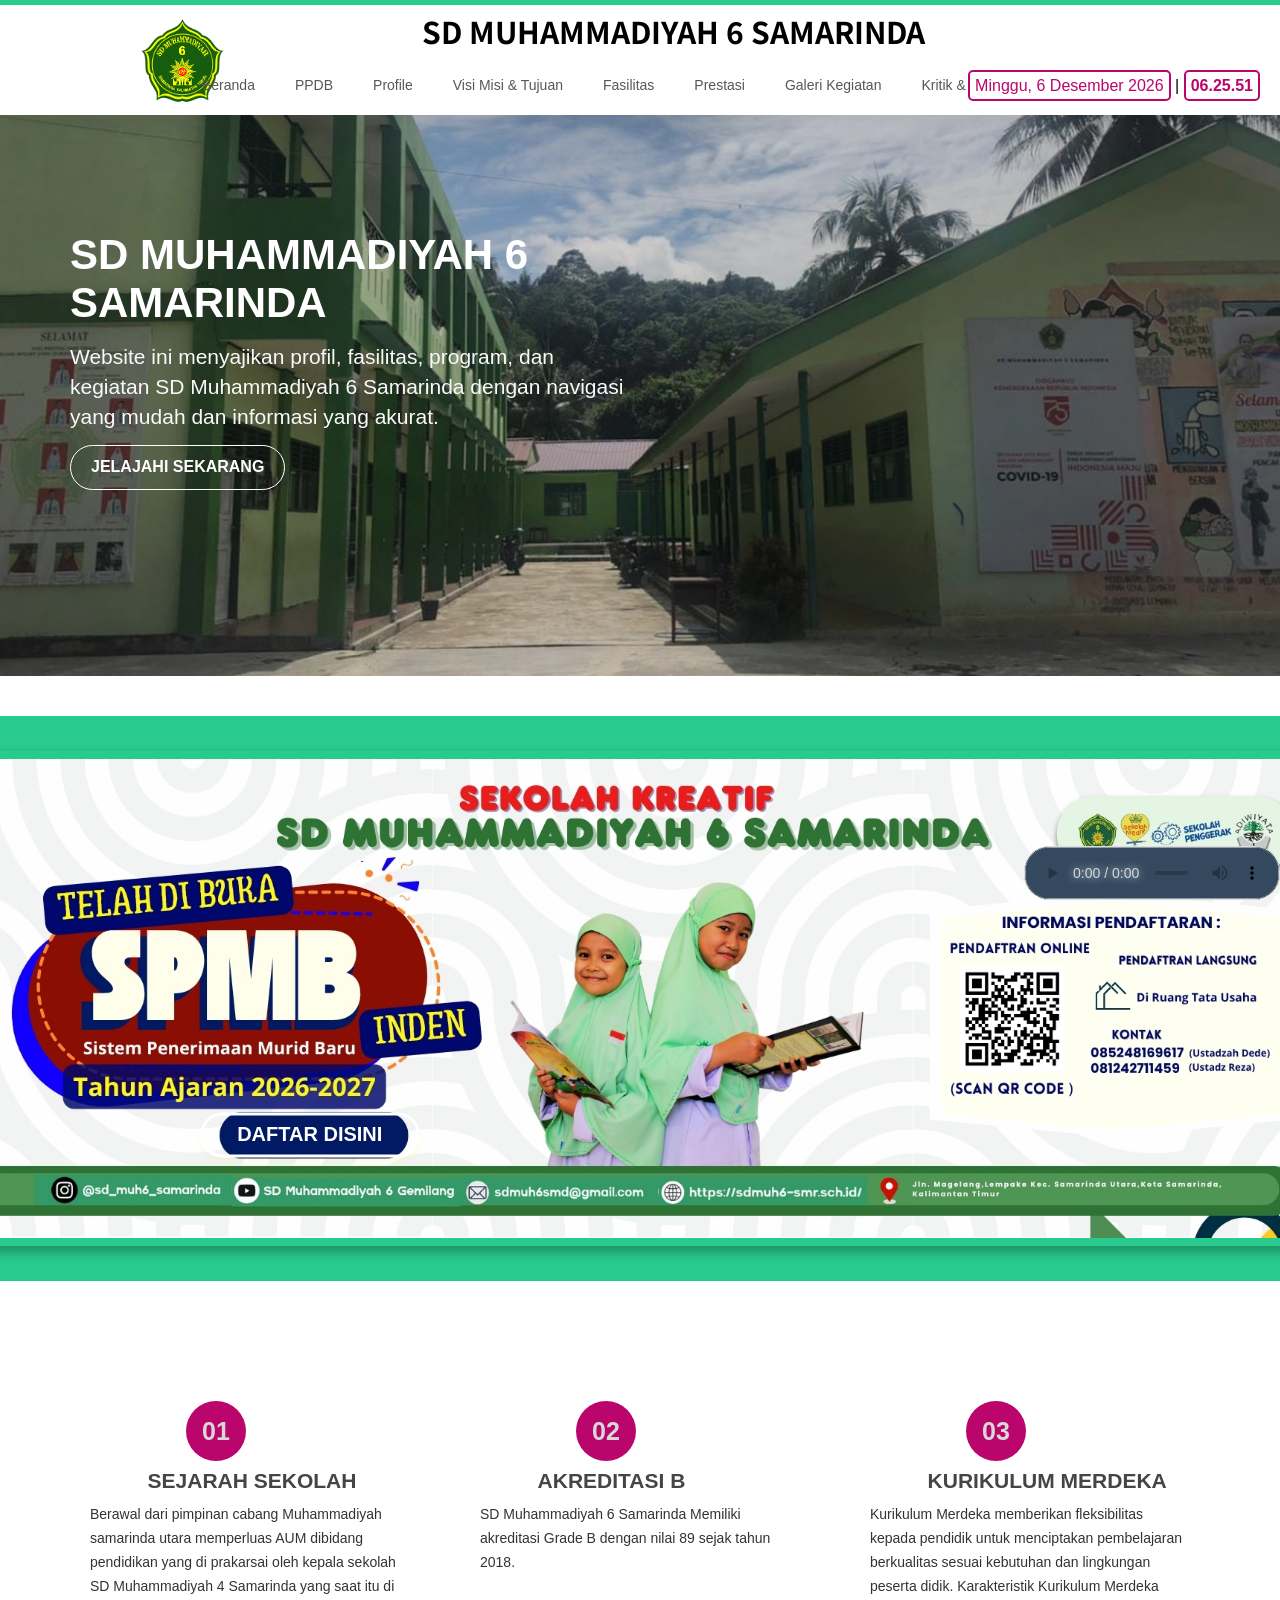
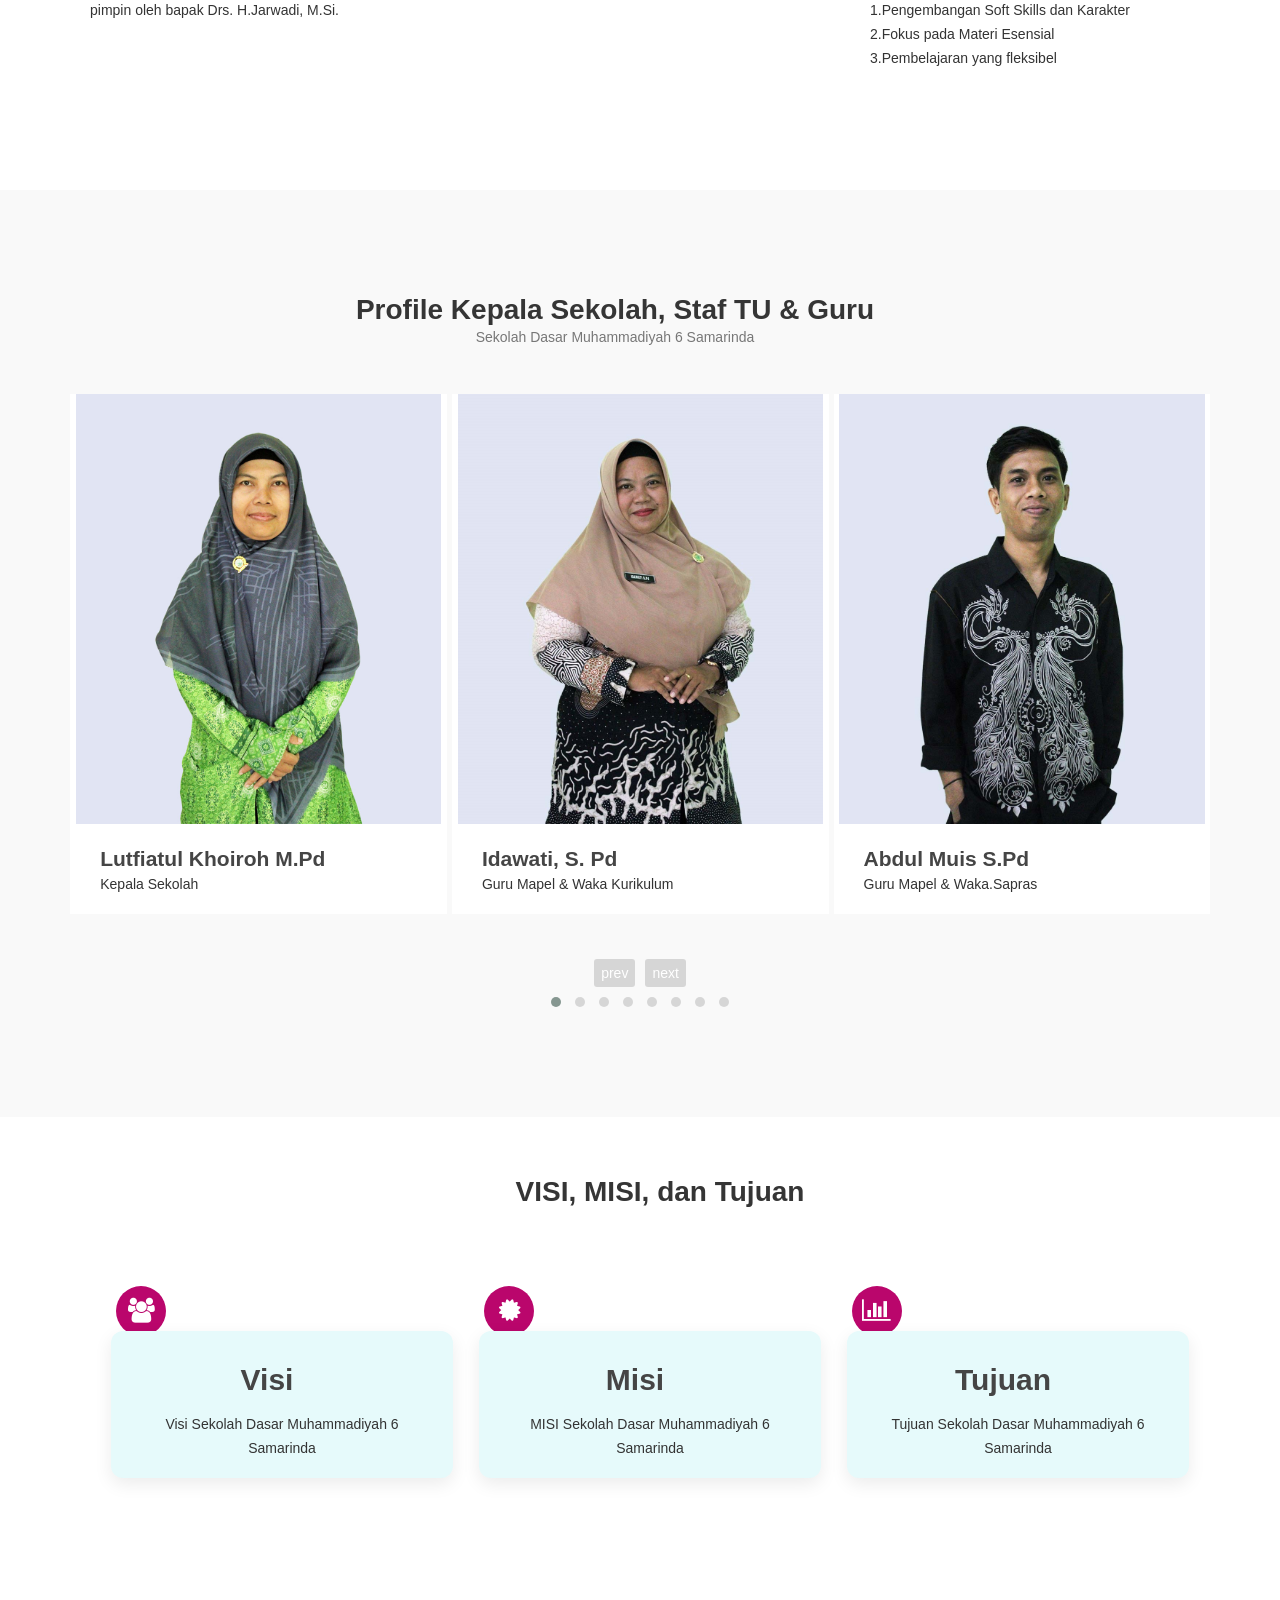
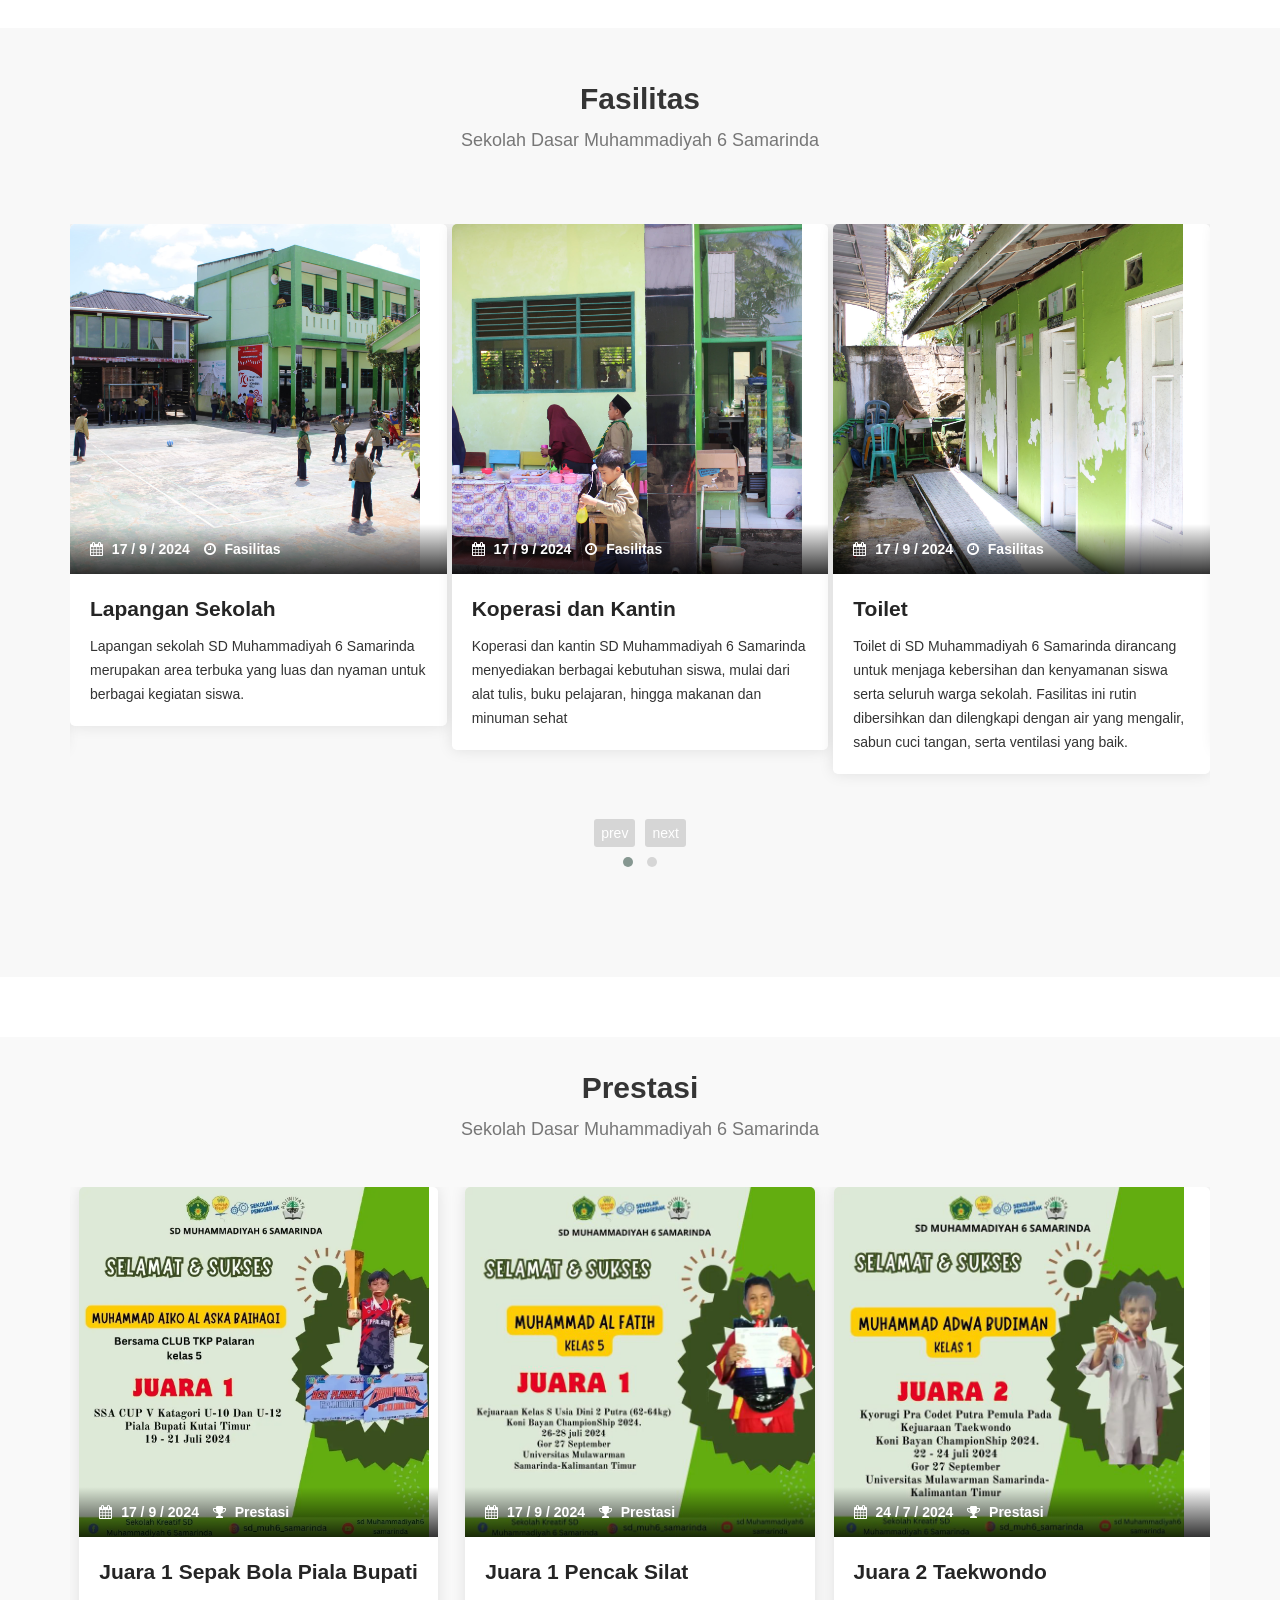
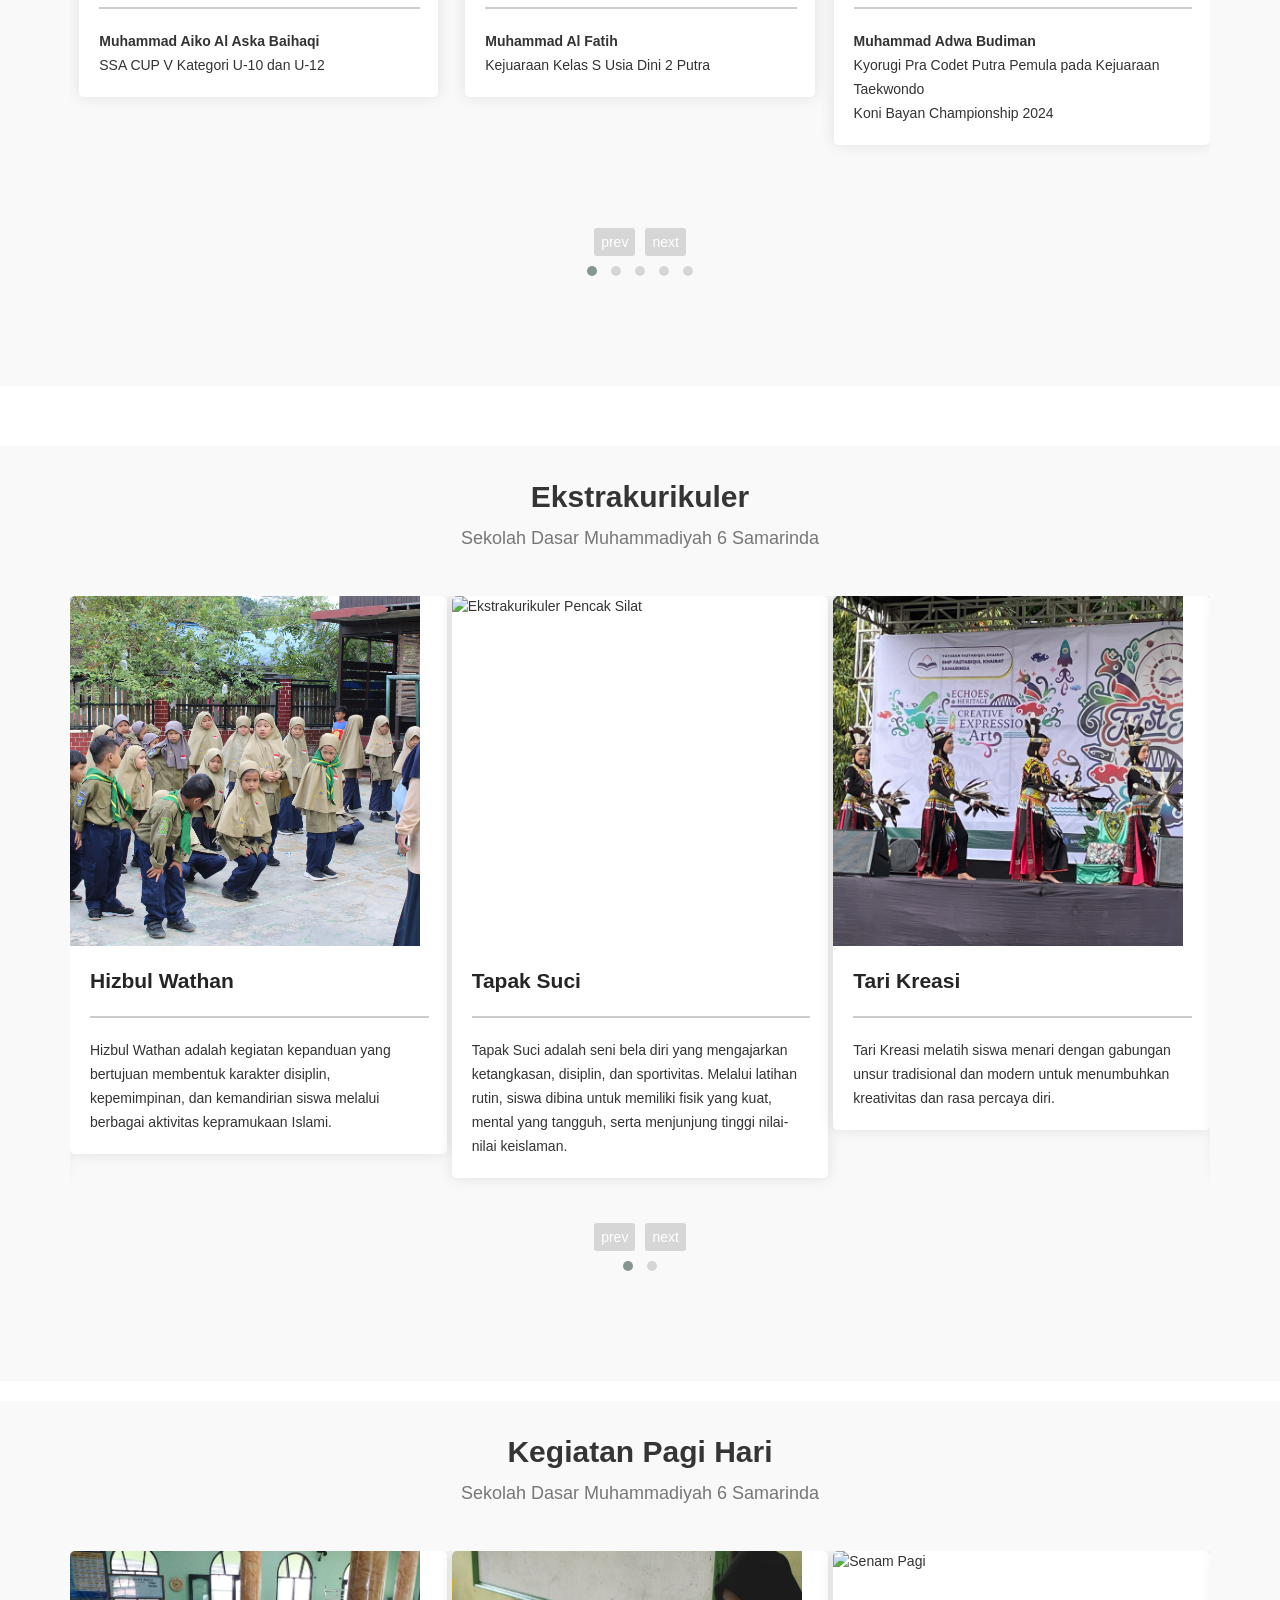
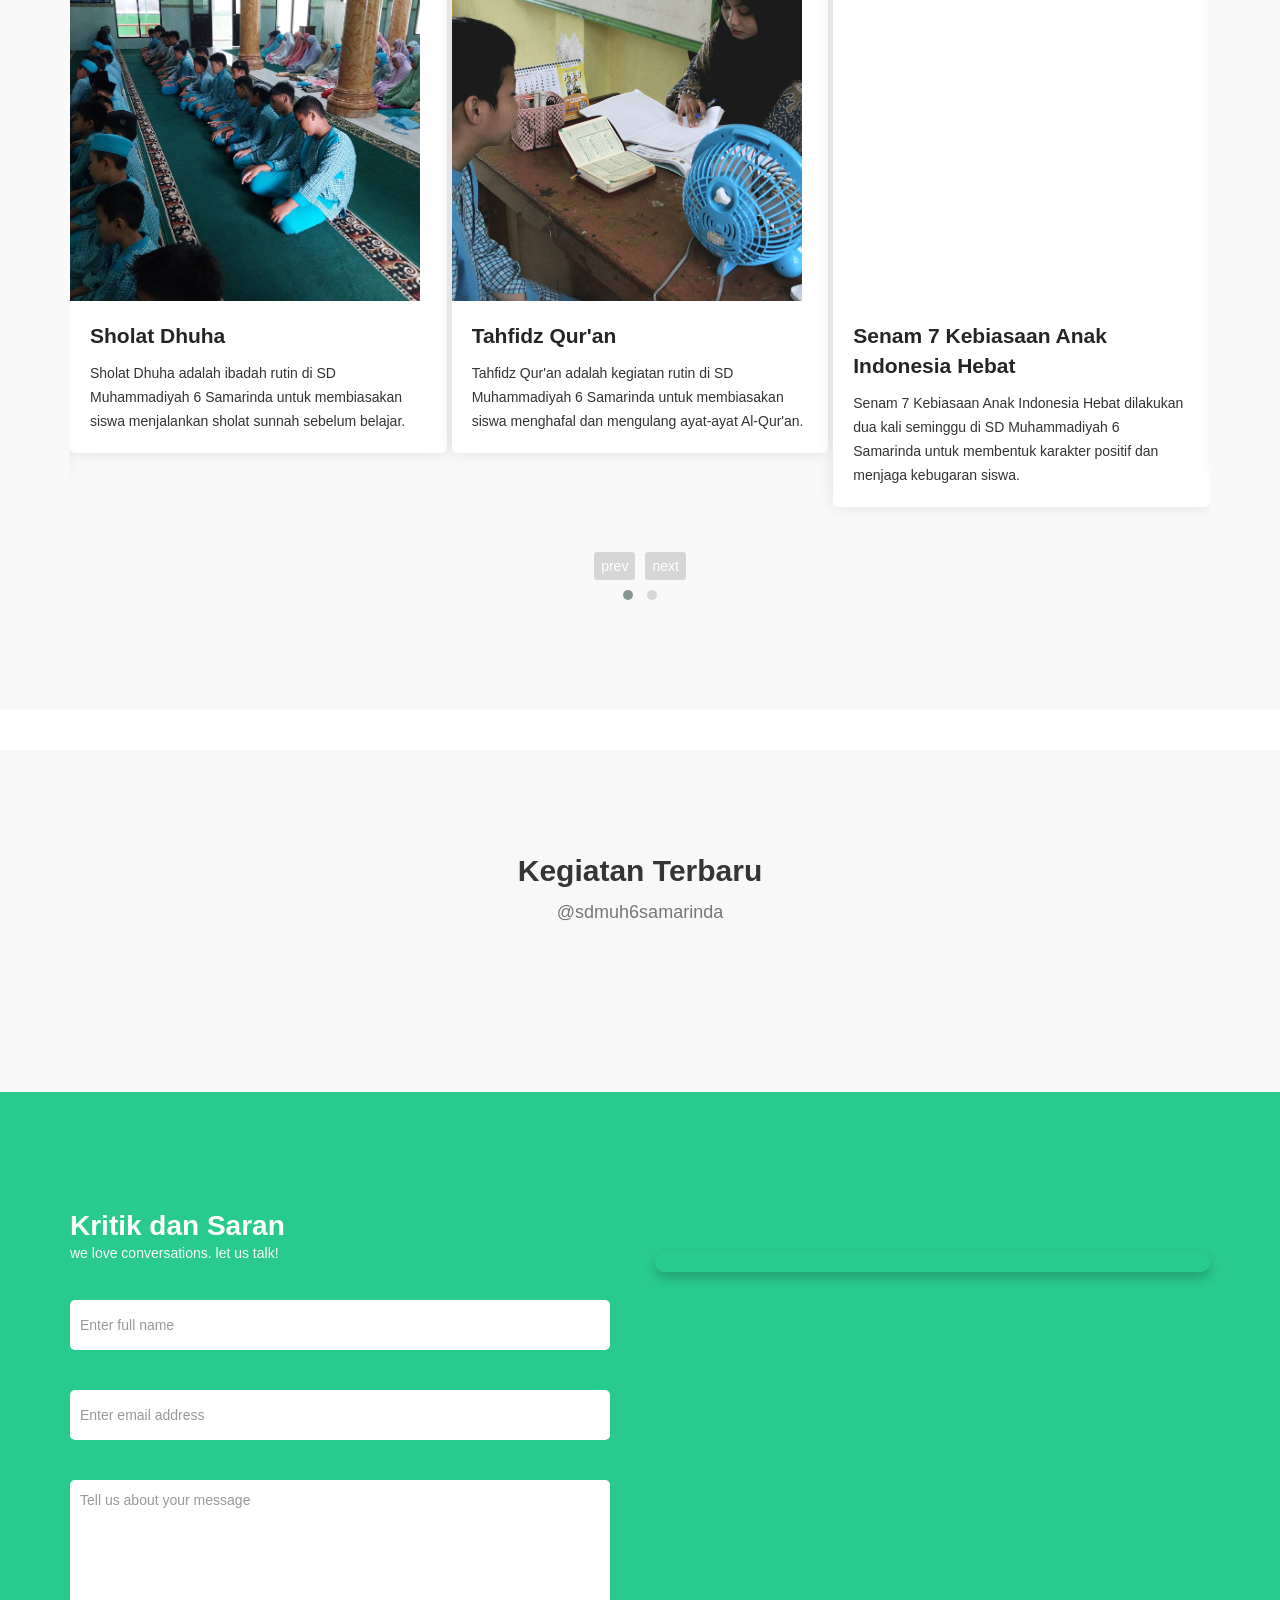
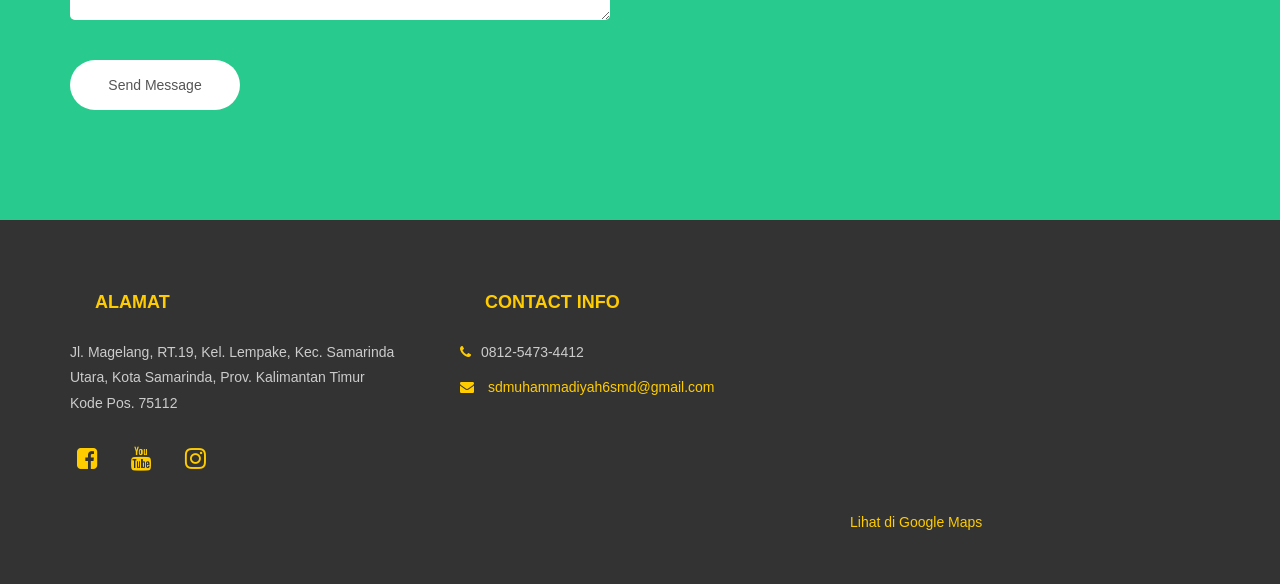
==== commit c5759544: "spmb2" ====
--- a/index.html
+++ b/index.html
@@ -361,8 +361,8 @@
                   <img id="image-display-mobile" src="images/Ppdb-mobile.jpg" loading="lazy" alt="Descriptive Text" class="img-fluid mobile-img">
         
                   <!-- Button di atas gambar -->
-                  <a href="https://s.id/ppdbsdmuh6" class="section-btn btn btn-default smoothScroll">
-                    Click Here
+                  <a href="https://forms.gle/v5gqE9z339RfLKq48" class="section-btn btn btn-default smoothScroll">
+                    DAFTAR DISINI
                 </a>
                 </div>
               </div>
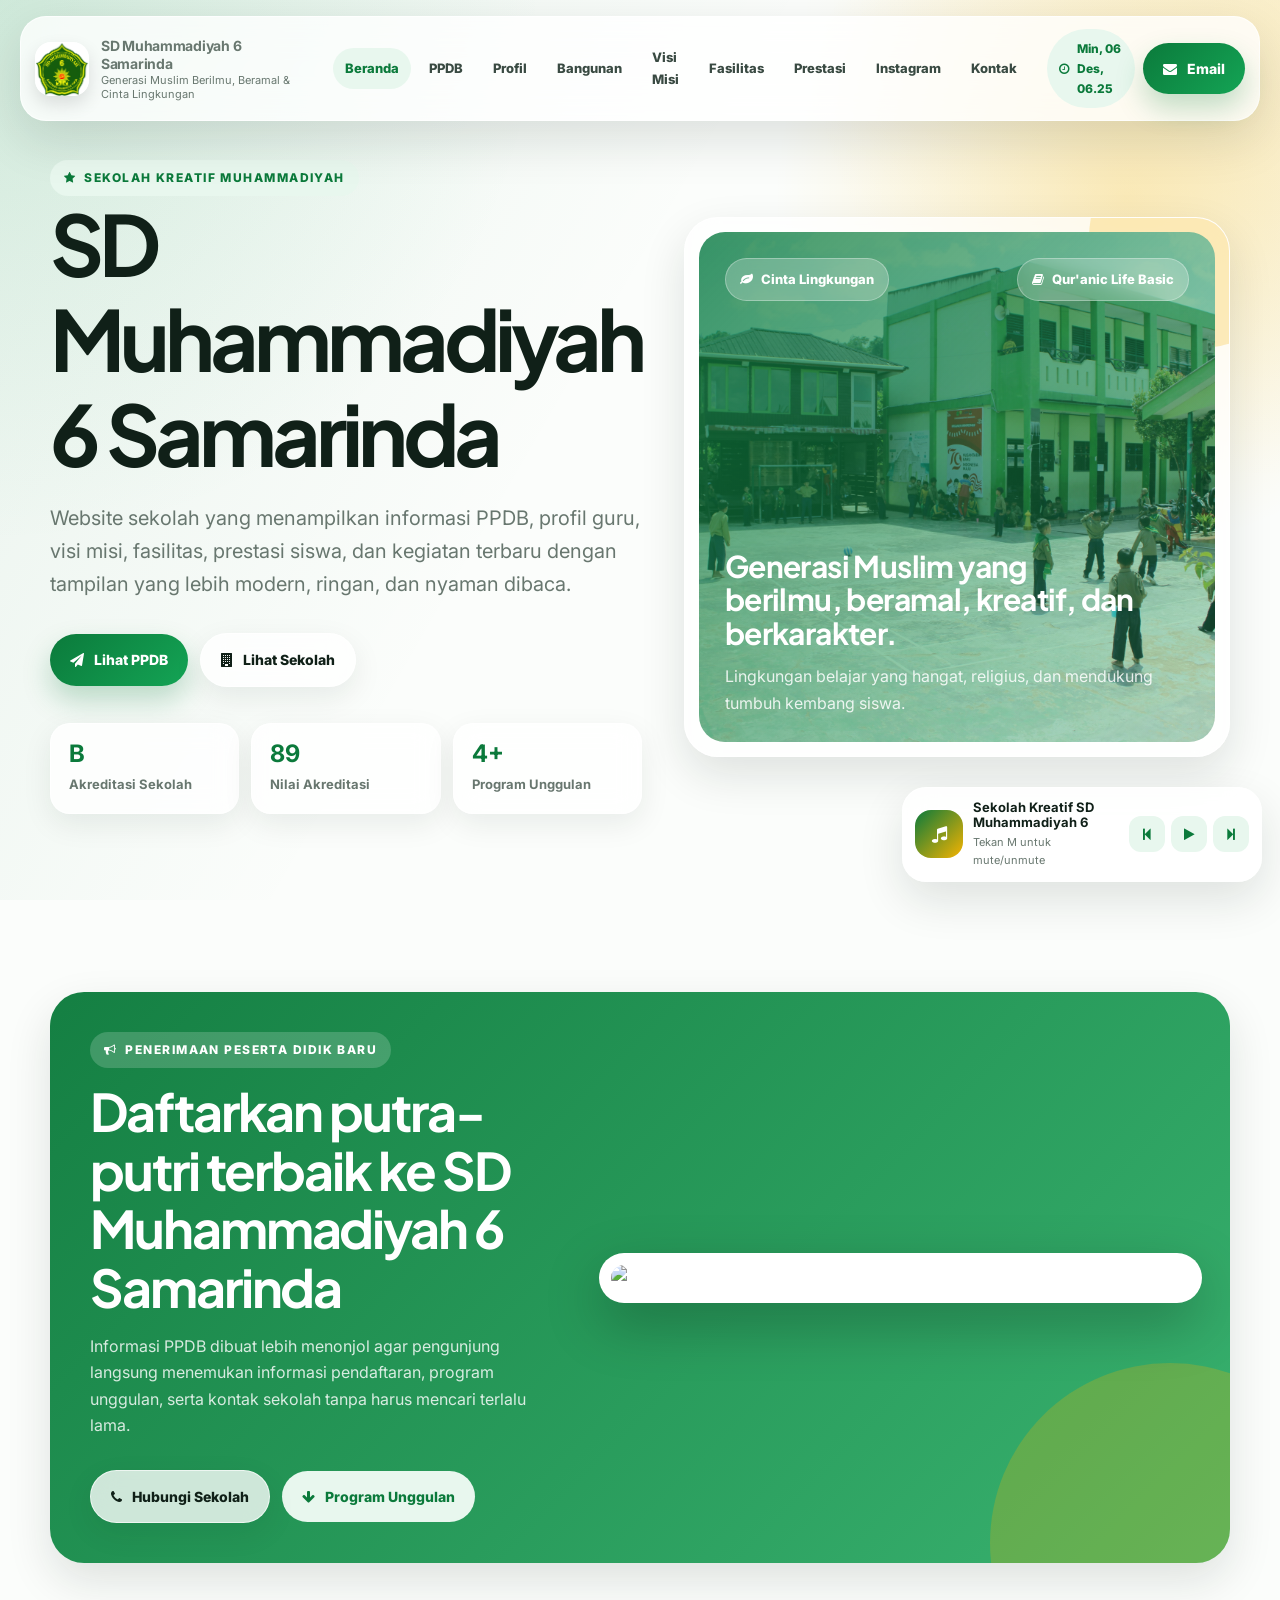
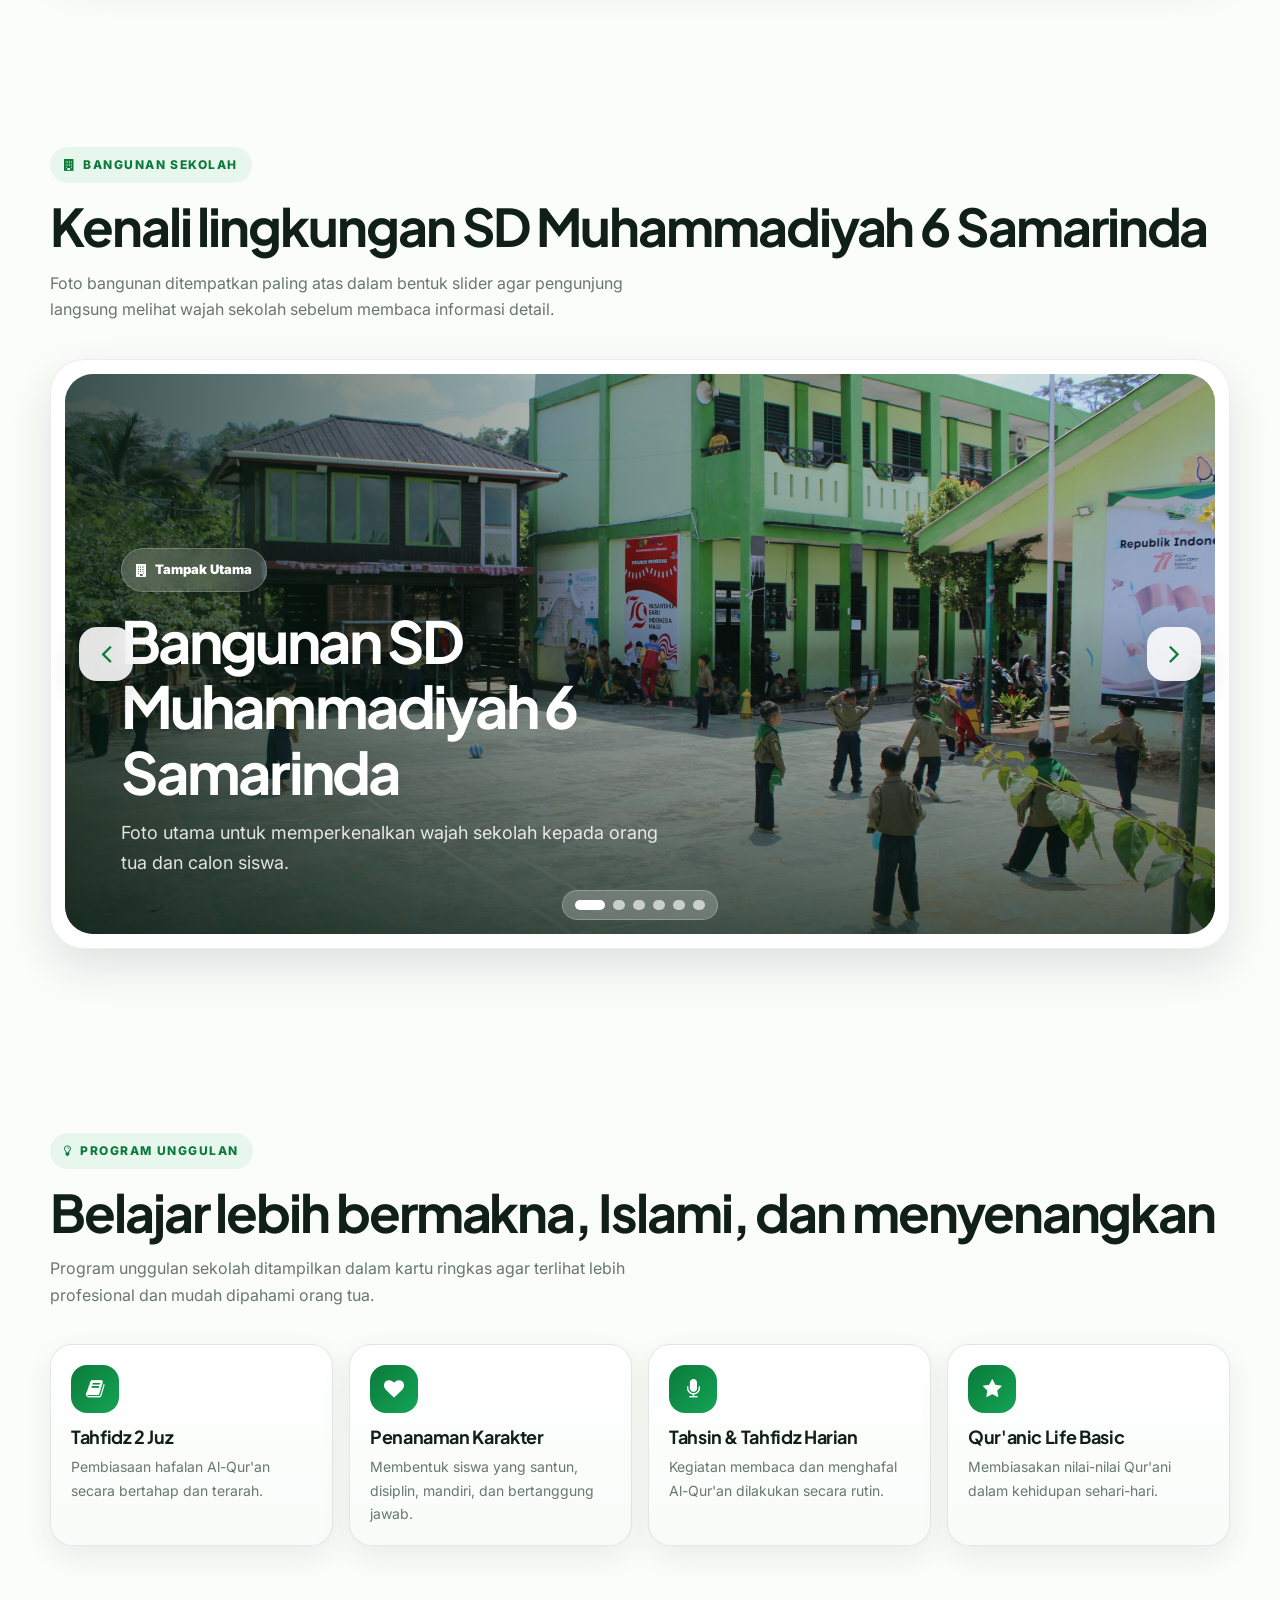
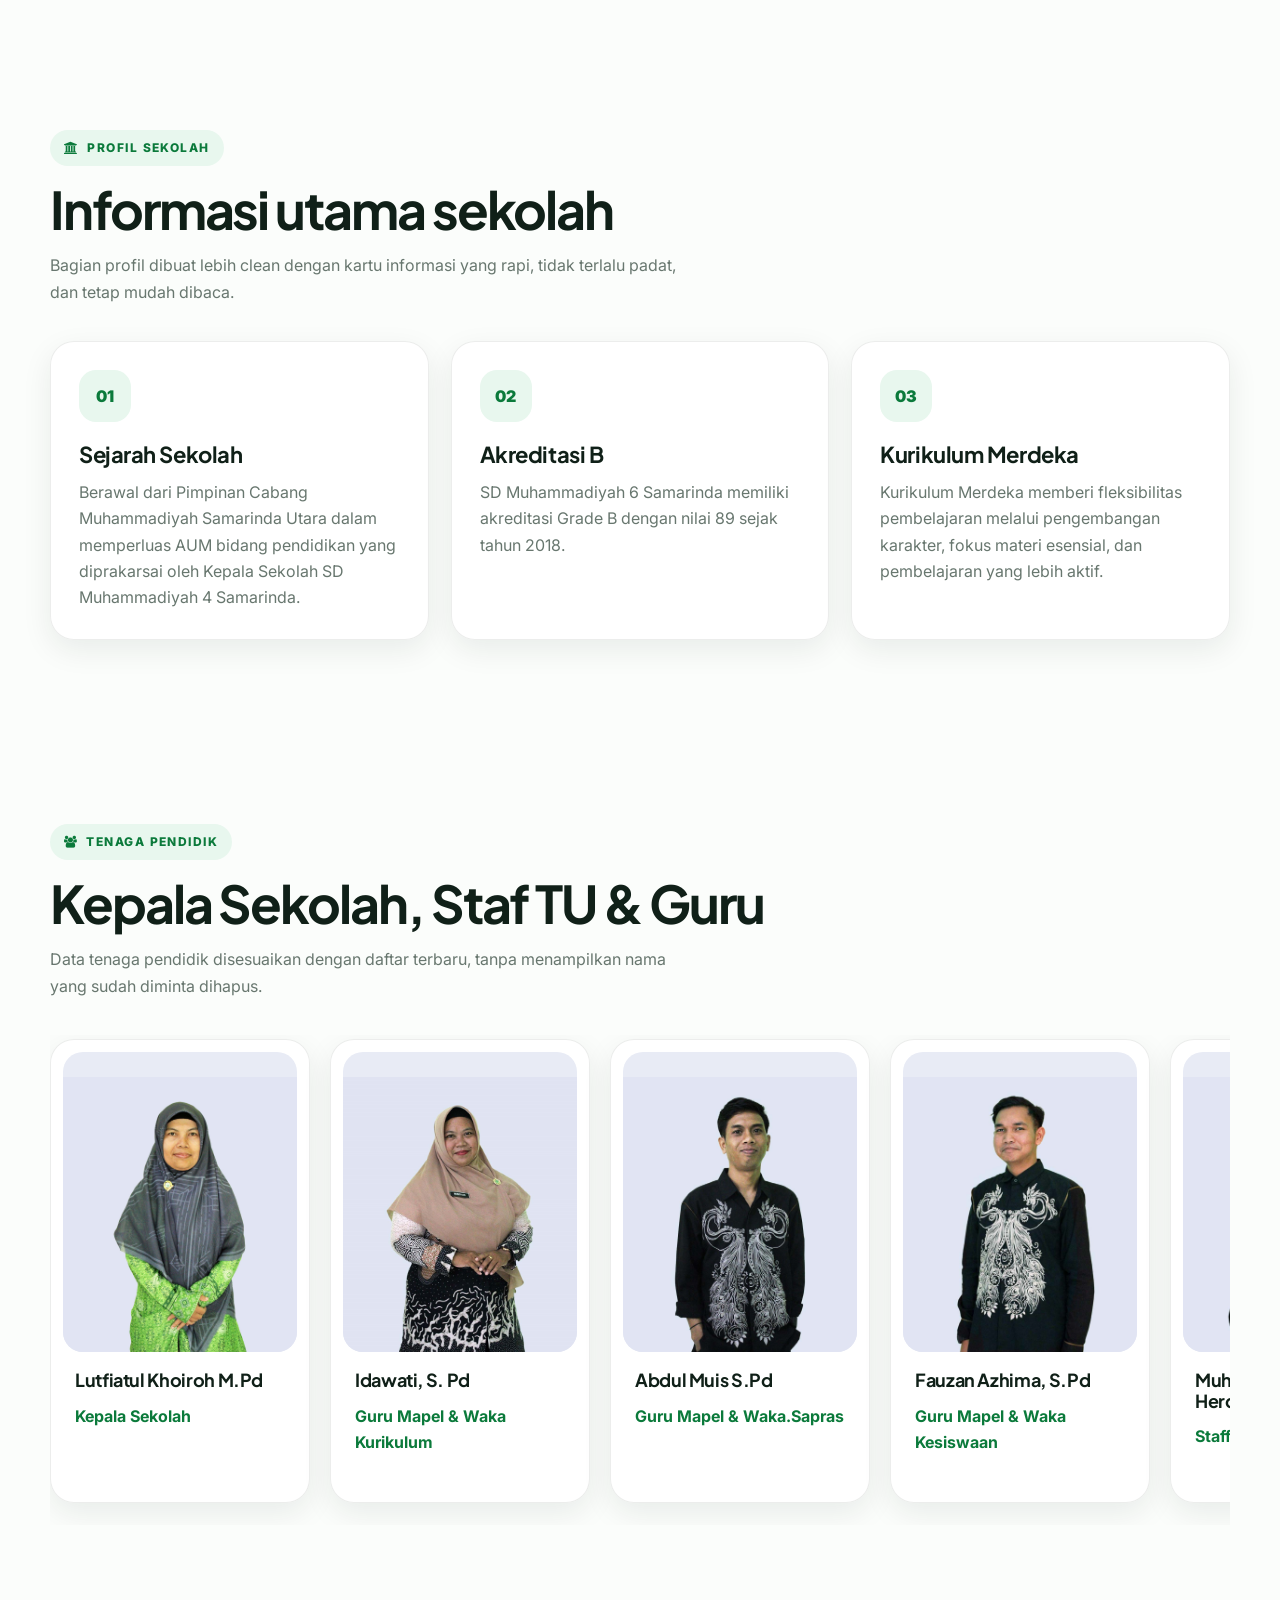
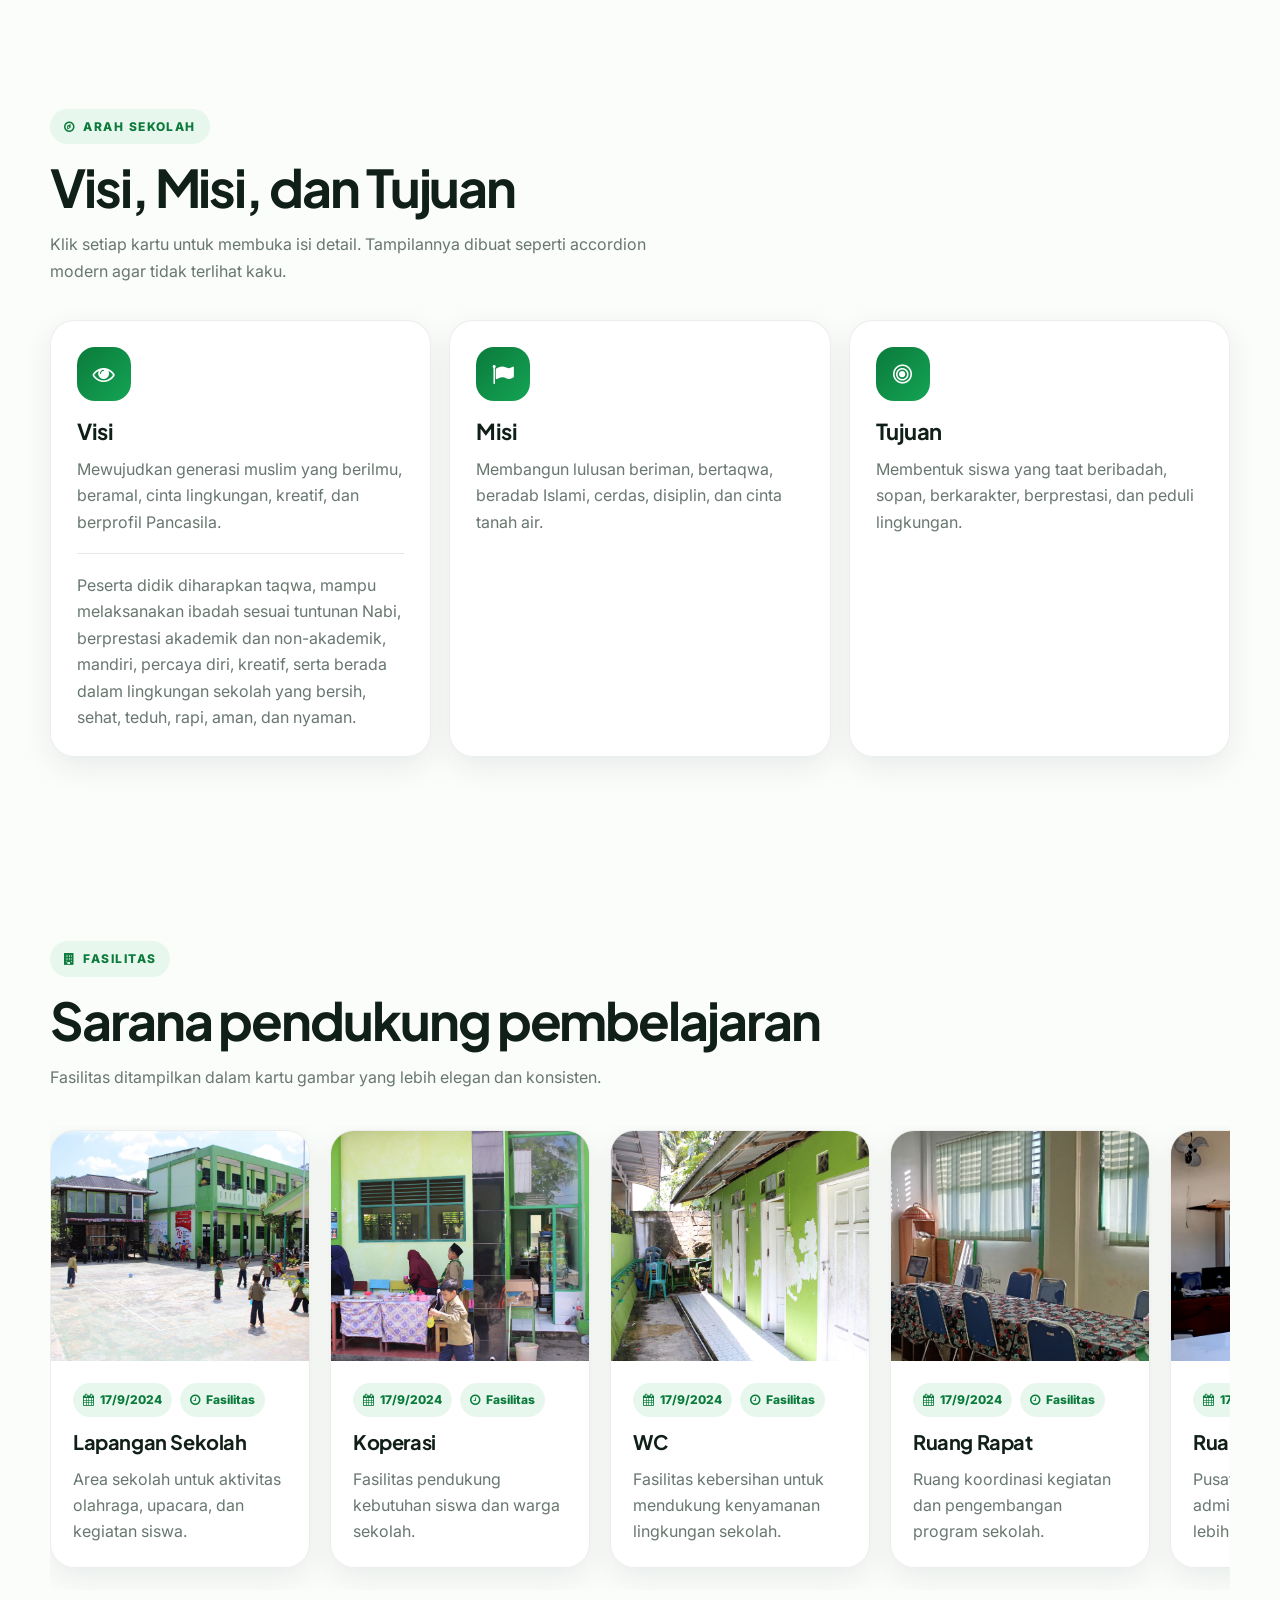
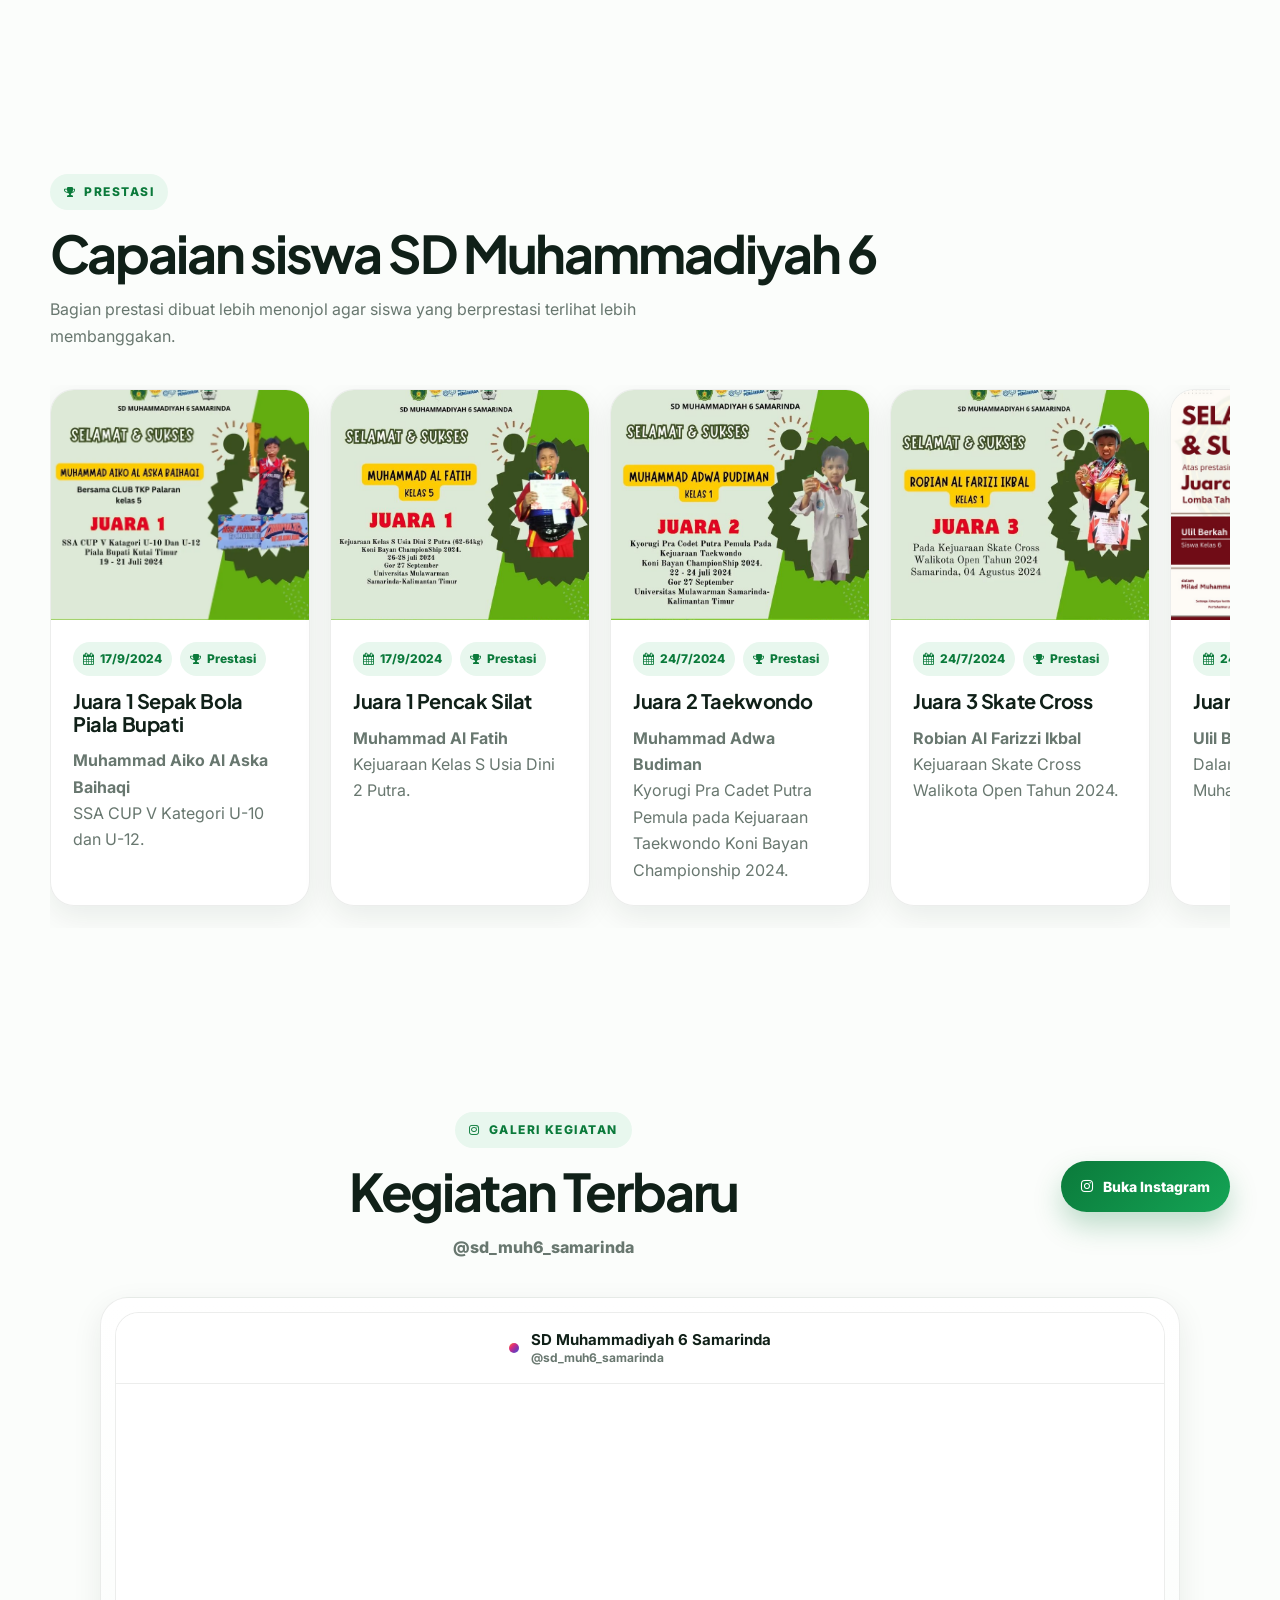
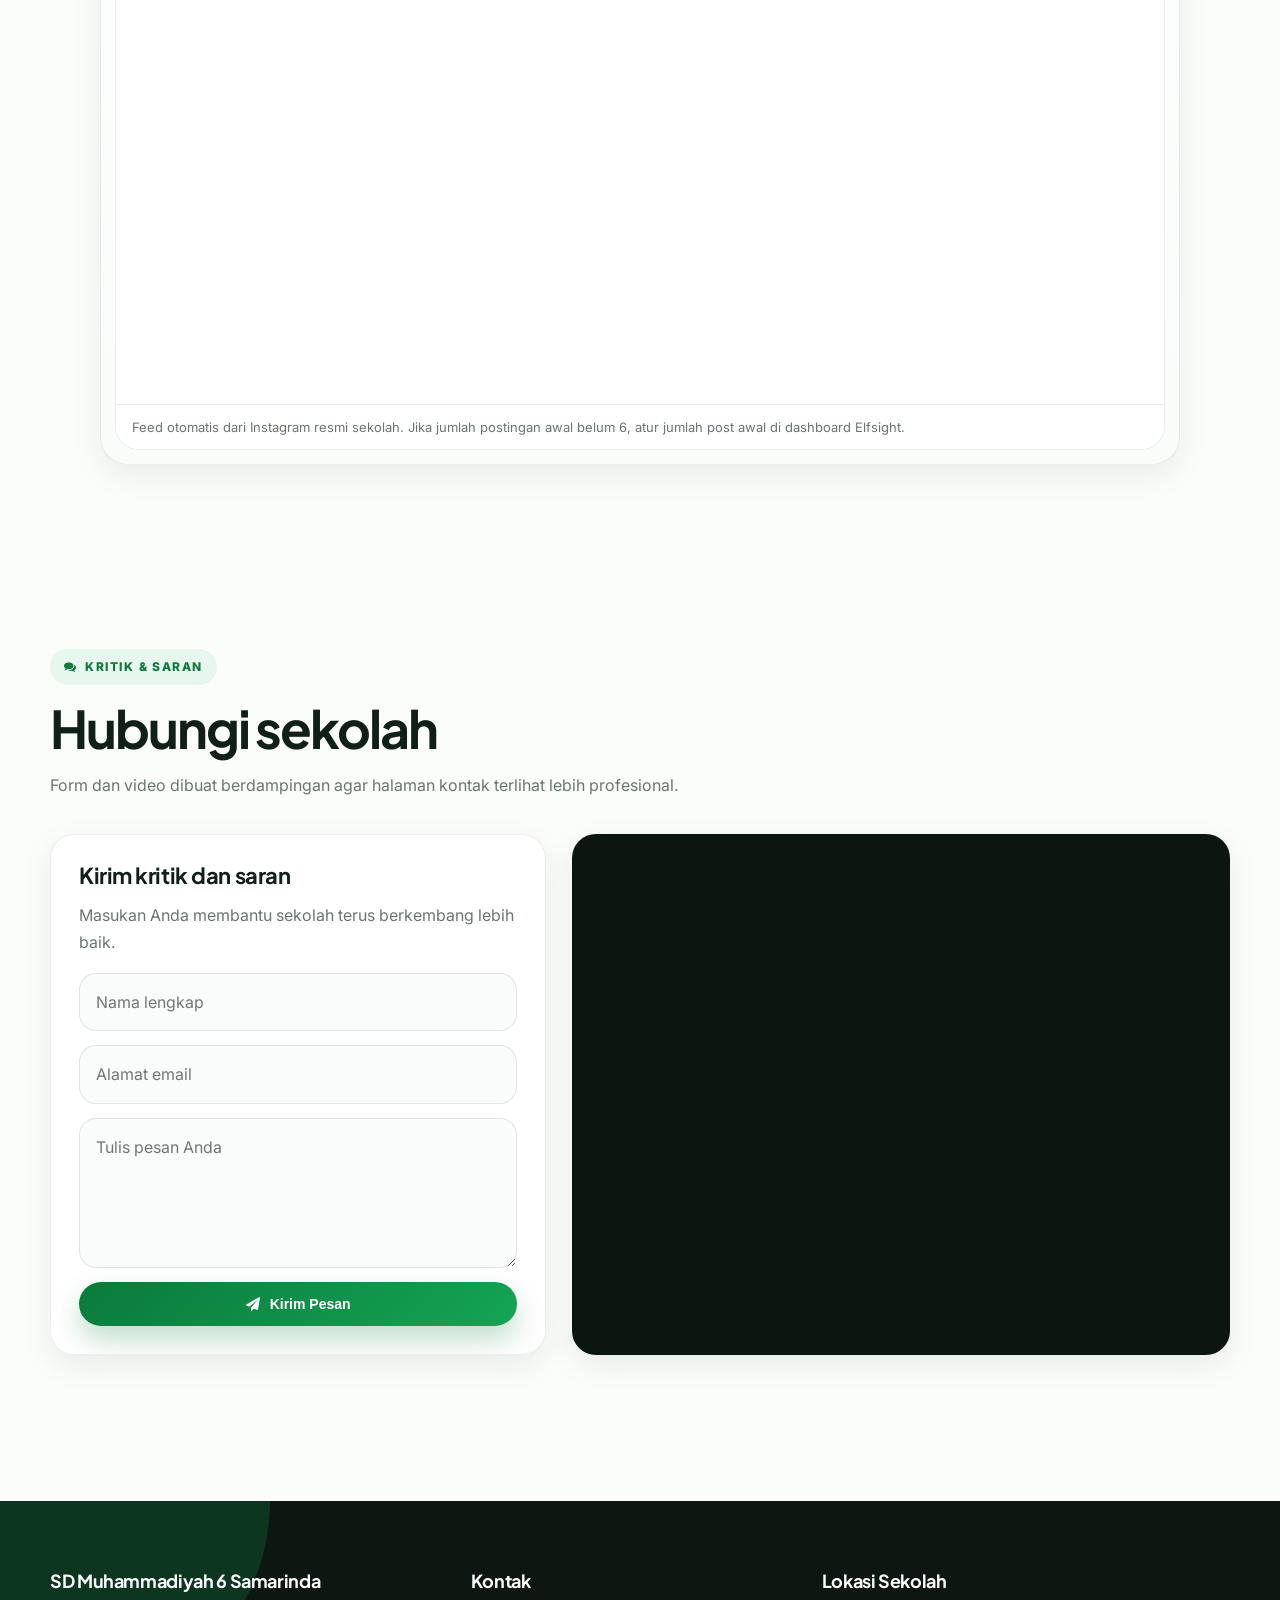
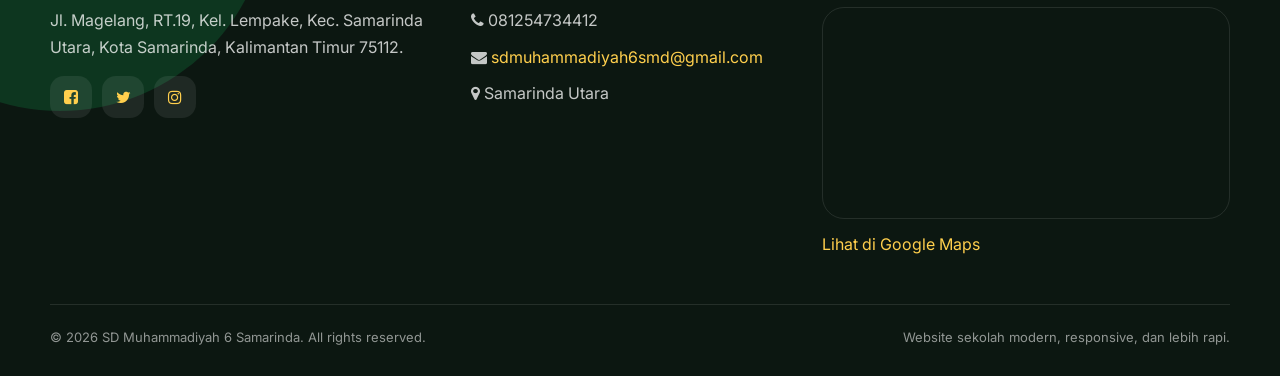
==== commit 1ce20a7d: "Update index.html" ====
--- a/index.html
+++ b/index.html
@@ -1,1729 +1,2750 @@
-  <!DOCTYPE html>
-<html lang="en">
+<!DOCTYPE html>
+<html lang="id">
 <head>
-
-     <title>SD MUHAMMADIYAH 6 </title>
-
-     <link rel="icon" href="images/favicon.ico" type="image/x-icon">
-<!-- 
-
-Known Template 
-
-
-
-
-
-
-http://www.templatemo.com/tm-516-known
-
--->
-
-     <style>
-          .container {
-          width: 90%;
-          margin: 0 auto;
-          }
-
-          .about-info {
-          text-align: center;
-          font-size: 20px; /* Adjust the base text size as needed */
-          }
-
-          .about-info h2 {
-          text-align: center;
-          margin-bottom: 20px;
-          font-size: 28px; /* Adjust the h2 text size as needed */
-          }
-
-
-          figure {
-          display: inline-block;
-          width: 30%;
-          margin: 10px;
-          cursor: pointer;
-          transition: transform 0.3s;
-          }
-
-          figure:hover {
-          transform: scale(1);
-          }
-
-          figure span {
-          font-size: 40px;
-          display: block;
-          }
-
-          figcaption h3 {
-          font-size: 24px;
-          margin: 10px 0;
-          }
-
-          .content {
-          display: none;
-          text-align: left;
-          padding: 15px;
-          border: 2px solid green;
-          border-radius: 5px;
-          margin-top: 10px;
-          animation: fadeIn 0.5s;
-          }
-
-          @keyframes fadeIn {
-          from { opacity: 0; }
-          to { opacity: 1; }
-          }
-
-          .show {
-          display: block;
-          animation: fadeIn 0.5s;
-          }
-
-     
-
-     </style>
-
-
-
-
-
-     <meta charset="UTF-8">
-     <meta http-equiv="X-UA-Compatible" content="IE=Edge">
-     <meta name="description" content="SD Muhammadiyah 6 Samarinda Memiliki Motto GEMILANG Generasi Muslim Berilmu Beramal dan Cinta Lingkungan">
-     <meta name="keywords" content="SD Muhammadiyah 6, SD Muhammadiyah 6 Samarinda, Sekolah Dasar Islam Samarinda, Muhammadiyah, Kalimantan Timur, Samarinda, SD, Sekolah, Sekolah Muhammadiyah, Sdmuh6, Sekolah Kreatif, Sekolah Dasar Muhammadiyah 6, Sekolah Dasar Muhammadiyah 6">
-     <meta name="author" content="SD Muhammadiyah 6 Samarinda">
-     <meta name="viewport" content="width=device-width, initial-scale=1, maximum-scale=1">
-
-     <link rel="stylesheet" href="css/bootstrap.min.css">
-     <link rel="stylesheet" href="css/font-awesome.min.css">
-     <link rel="stylesheet" href="css/owl.carousel.css">
-     <link rel="stylesheet" href="css/owl.theme.default.min.css">
-     <link rel="stylesheet" href="https://cdnjs.cloudflare.com/ajax/libs/OwlCarousel2/2.3.4/assets/owl.carousel.min.css" />
-     <link rel="stylesheet" href="https://cdnjs.cloudflare.com/ajax/libs/animate.css/4.1.1/animate.min.css"/>
-     <link rel="stylesheet" href="https://cdnjs.cloudflare.com/ajax/libs/OwlCarousel2/2.3.4/assets/owl.theme.default.min.css" />
-     <script src="https://cdnjs.cloudflare.com/ajax/libs/jquery/3.6.0/jquery.min.js"></script>
-     <script src="https://cdnjs.cloudflare.com/ajax/libs/OwlCarousel2/2.3.4/owl.carousel.min.js"></script>
-     <script src="https://code.jquery.com/jquery-3.6.0.min.js"></script>
-
-
-
-
-     <!-- MAIN CSS -->
-      
-     <link rel="stylesheet" href="css/templatemo-style.css">
-
+  <meta charset="UTF-8" />
+  <meta http-equiv="X-UA-Compatible" content="IE=edge" />
+  <meta name="viewport" content="width=device-width, initial-scale=1.0" />
+  <meta name="description" content="Website resmi SD Muhammadiyah 6 Samarinda - Sekolah Kreatif, Islami, Berilmu, Beramal, dan Cinta Lingkungan." />
+  <title>SD Muhammadiyah 6 Samarinda</title>
+
+  <!-- Fonts & Icons -->
+  <link rel="preconnect" href="https://fonts.googleapis.com">
+  <link rel="preconnect" href="https://fonts.gstatic.com" crossorigin>
+  <link href="https://fonts.googleapis.com/css2?family=Inter:wght@400;500;600;700;800;900&family=Plus+Jakarta+Sans:wght@500;600;700;800&display=swap" rel="stylesheet">
+  <link rel="stylesheet" href="https://cdnjs.cloudflare.com/ajax/libs/font-awesome/4.7.0/css/font-awesome.min.css">
+
+  <style>
+    :root {
+      --primary: #0b7a3b;
+      --primary-2: #14a455;
+      --primary-soft: #e8f7ee;
+      --accent: #f5b301;
+      --accent-2: #ffcf4d;
+      --dark: #102018;
+      --muted: #68776f;
+      --line: rgba(16, 32, 24, 0.10);
+      --white: #ffffff;
+      --soft: #f7faf8;
+      --shadow: 0 18px 45px rgba(16, 32, 24, 0.12);
+      --shadow-soft: 0 10px 30px rgba(16, 32, 24, 0.08);
+      --radius-xl: 34px;
+      --radius-lg: 24px;
+      --radius-md: 18px;
+      --container: 1180px;
+    }
+
+    * { box-sizing: border-box; }
+
+    html { scroll-behavior: smooth; }
+
+    body {
+      margin: 0;
+      font-family: "Inter", system-ui, -apple-system, BlinkMacSystemFont, "Segoe UI", sans-serif;
+      color: var(--dark);
+      background:
+        radial-gradient(circle at top left, rgba(20, 164, 85, 0.12), transparent 34rem),
+        radial-gradient(circle at top right, rgba(245, 179, 1, 0.14), transparent 30rem),
+        #fbfdfb;
+      line-height: 1.65;
+      overflow-x: hidden;
+    }
+
+    img { max-width: 100%; display: block; }
+    a { color: inherit; text-decoration: none; }
+
+    .container {
+      width: min(var(--container), calc(100% - 36px));
+      margin-inline: auto;
+    }
+
+    .section {
+      padding: 92px 0;
+      position: relative;
+    }
+
+    .section-header {
+      display: flex;
+      justify-content: space-between;
+      align-items: end;
+      gap: 24px;
+      margin-bottom: 36px;
+    }
+
+    .eyebrow {
+      display: inline-flex;
+      align-items: center;
+      gap: 8px;
+      padding: 8px 14px;
+      border-radius: 999px;
+      background: var(--primary-soft);
+      color: var(--primary);
+      font-weight: 800;
+      font-size: 12px;
+      letter-spacing: 0.12em;
+      text-transform: uppercase;
+    }
+
+    h1, h2, h3, h4 {
+      font-family: "Plus Jakarta Sans", "Inter", sans-serif;
+      line-height: 1.13;
+      margin: 0;
+    }
+
+    h1 {
+      font-size: clamp(42px, 7vw, 84px);
+      letter-spacing: -0.06em;
+    }
+
+    h2 {
+      font-size: clamp(30px, 4.4vw, 52px);
+      letter-spacing: -0.04em;
+      margin-top: 14px;
+    }
+
+    h3 { font-size: 22px; letter-spacing: -0.02em; }
+
+    .section-desc {
+      max-width: 640px;
+      color: var(--muted);
+      margin: 14px 0 0;
+      font-size: 16px;
+    }
+
+    .btn {
+      display: inline-flex;
+      align-items: center;
+      justify-content: center;
+      gap: 10px;
+      border: 0;
+      cursor: pointer;
+      padding: 14px 20px;
+      border-radius: 999px;
+      font-weight: 800;
+      font-size: 14px;
+      transition: transform 0.24s ease, box-shadow 0.24s ease, background 0.24s ease;
+      white-space: nowrap;
+    }
+
+    .btn:hover { transform: translateY(-2px); }
+
+    .btn-primary {
+      color: #fff;
+      background: linear-gradient(135deg, var(--primary), var(--primary-2));
+      box-shadow: 0 14px 28px rgba(11, 122, 59, 0.25);
+    }
+
+    .btn-secondary {
+      color: var(--dark);
+      background: rgba(255,255,255,0.78);
+      border: 1px solid rgba(255,255,255,0.65);
+      box-shadow: var(--shadow-soft);
+      backdrop-filter: blur(12px);
+    }
+
+    .btn-ghost {
+      color: var(--primary);
+      background: var(--primary-soft);
+    }
+
+    /* Navbar */
+    .site-header {
+      position: fixed;
+      top: 16px;
+      left: 0;
+      right: 0;
+      z-index: 1000;
+      pointer-events: none;
+    }
+
+    .nav-wrap {
+      pointer-events: auto;
+      width: min(1240px, calc(100% - 32px));
+      margin: auto;
+      display: flex;
+      align-items: center;
+      justify-content: space-between;
+      gap: 18px;
+      padding: 12px 14px;
+      border: 1px solid rgba(255,255,255,0.7);
+      border-radius: 26px;
+      background: rgba(255,255,255,0.78);
+      backdrop-filter: blur(18px);
+      box-shadow: 0 18px 50px rgba(16, 32, 24, 0.13);
+    }
+
+    .brand {
+      display: flex;
+      align-items: center;
+      gap: 12px;
+      min-width: 280px;
+    }
+
+    .brand img {
+      width: 54px;
+      height: 54px;
+      border-radius: 16px;
+      object-fit: cover;
+      box-shadow: 0 8px 18px rgba(0,0,0,0.12);
+    }
+
+    .brand strong {
+      display: block;
+      font-size: 14px;
+      letter-spacing: -0.02em;
+    }
+
+    .brand span {
+      display: block;
+      max-width: 270px;
+      color: var(--muted);
+      font-size: 11px;
+      line-height: 1.25;
+      margin-top: 2px;
+    }
+
+    .nav-links {
+      display: flex;
+      align-items: center;
+      justify-content: center;
+      gap: 6px;
+      list-style: none;
+      padding: 0;
+      margin: 0;
+      flex: 1;
+    }
+
+    .nav-links a {
+      display: inline-flex;
+      padding: 10px 12px;
+      border-radius: 999px;
+      color: #394a42;
+      font-size: 13px;
+      font-weight: 800;
+      transition: background 0.2s ease, color 0.2s ease;
+    }
+
+    .nav-links a:hover,
+    .nav-links a.active {
+      color: var(--primary);
+      background: var(--primary-soft);
+    }
+
+    .nav-actions {
+      display: flex;
+      align-items: center;
+      gap: 8px;
+    }
+
+    .clock-pill {
+      display: inline-flex;
+      align-items: center;
+      gap: 8px;
+      padding: 10px 12px;
+      border-radius: 999px;
+      color: var(--primary);
+      background: var(--primary-soft);
+      font-size: 12px;
+      font-weight: 800;
+    }
+
+    .menu-toggle {
+      display: none;
+      width: 44px;
+      height: 44px;
+      border-radius: 14px;
+      border: 1px solid var(--line);
+      background: #fff;
+      color: var(--dark);
+      font-size: 18px;
+    }
+
+    /* Hero */
+    .hero {
+      min-height: 100vh;
+      padding: 132px 0 58px;
+      display: flex;
+      align-items: center;
+      position: relative;
+    }
+
+    .hero::before {
+      content: "";
+      position: absolute;
+      inset: 0;
+      pointer-events: none;
+      background:
+        linear-gradient(120deg, rgba(11,122,59,0.08), transparent 45%),
+        radial-gradient(circle at 88% 22%, rgba(245,179,1,0.22), transparent 22rem);
+    }
+
+    .hero-grid {
+      position: relative;
+      display: grid;
+      grid-template-columns: 1.04fr 0.96fr;
+      gap: 42px;
+      align-items: center;
+    }
+
+    .hero-copy p {
+      font-size: clamp(17px, 2vw, 20px);
+      color: var(--muted);
+      max-width: 660px;
+      margin: 22px 0 0;
+    }
+
+    .hero-actions {
+      display: flex;
+      align-items: center;
+      gap: 12px;
+      flex-wrap: wrap;
+      margin-top: 32px;
+    }
+
+    .hero-badges {
+      display: grid;
+      grid-template-columns: repeat(3, minmax(0, 1fr));
+      gap: 12px;
+      margin-top: 36px;
+      max-width: 640px;
+    }
+
+    .hero-badge {
+      padding: 18px;
+      border-radius: 20px;
+      background: rgba(255,255,255,0.78);
+      border: 1px solid rgba(255,255,255,0.72);
+      box-shadow: var(--shadow-soft);
+      backdrop-filter: blur(12px);
+    }
+
+    .hero-badge strong {
+      display: block;
+      font-size: 24px;
+      color: var(--primary);
+      line-height: 1;
+    }
+
+    .hero-badge span {
+      color: var(--muted);
+      display: block;
+      margin-top: 8px;
+      font-size: 13px;
+      font-weight: 700;
+    }
+
+    .hero-card {
+      position: relative;
+      border-radius: var(--radius-xl);
+      padding: 14px;
+      background: rgba(255,255,255,0.72);
+      box-shadow: var(--shadow);
+      border: 1px solid rgba(255,255,255,0.72);
+      backdrop-filter: blur(16px);
+      overflow: hidden;
+    }
+
+    .hero-card::before {
+      content: "";
+      position: absolute;
+      width: 220px;
+      height: 220px;
+      right: -80px;
+      top: -90px;
+      border-radius: 999px;
+      background: rgba(245,179,1,0.24);
+    }
+
+    .hero-photo {
+      position: relative;
+      min-height: 510px;
+      border-radius: 26px;
+      background:
+        linear-gradient(135deg, rgba(11,122,59,0.78), rgba(20,164,85,0.28)),
+        url('images/Bangunan Sekolah.jpg') center/cover no-repeat,
+        url('images/Lapangan Sekolah.jpeg') center/cover no-repeat;
+      overflow: hidden;
+      display: flex;
+      flex-direction: column;
+      justify-content: flex-end;
+      padding: 26px;
+      color: #fff;
+    }
+
+    .hero-floating {
+      position: absolute;
+      top: 26px;
+      left: 26px;
+      right: 26px;
+      display: flex;
+      justify-content: space-between;
+      gap: 12px;
+      flex-wrap: wrap;
+    }
+
+    .glass-chip {
+      display: inline-flex;
+      align-items: center;
+      gap: 8px;
+      border-radius: 999px;
+      padding: 10px 14px;
+      background: rgba(255,255,255,0.24);
+      border: 1px solid rgba(255,255,255,0.3);
+      backdrop-filter: blur(10px);
+      color: #fff;
+      font-size: 13px;
+      font-weight: 800;
+    }
+
+    .hero-photo h3 { font-size: 30px; max-width: 420px; }
+    .hero-photo p { margin: 12px 0 0; color: rgba(255,255,255,0.85); }
+
+    /* Cards */
+    .card-grid {
+      display: grid;
+      grid-template-columns: repeat(3, minmax(0, 1fr));
+      gap: 22px;
+    }
+
+    .info-card,
+    .profile-card,
+    .media-card,
+    .mission-card,
+    .contact-card {
+      background: rgba(255,255,255,0.84);
+      border: 1px solid rgba(16,32,24,0.08);
+      border-radius: var(--radius-lg);
+      box-shadow: var(--shadow-soft);
+      overflow: hidden;
+      transition: transform 0.24s ease, box-shadow 0.24s ease, border-color 0.24s ease;
+    }
+
+    .info-card:hover,
+    .profile-card:hover,
+    .media-card:hover,
+    .mission-card:hover {
+      transform: translateY(-6px);
+      box-shadow: var(--shadow);
+      border-color: rgba(20,164,85,0.22);
+    }
+
+    .info-card {
+      padding: 28px;
+      min-height: 250px;
+    }
+
+    .number-chip {
+      width: 52px;
+      height: 52px;
+      display: grid;
+      place-items: center;
+      border-radius: 17px;
+      color: var(--primary);
+      background: var(--primary-soft);
+      font-weight: 900;
+      margin-bottom: 20px;
+    }
+
+    .info-card p,
+    .mission-card p,
+    .media-card p,
+    .profile-card span {
+      color: var(--muted);
+      margin: 12px 0 0;
+    }
+
+    .program-strip {
+      display: grid;
+      grid-template-columns: repeat(4, minmax(0, 1fr));
+      gap: 16px;
+      margin-top: 26px;
+    }
+
+    .program-item {
+      padding: 20px;
+      border-radius: 22px;
+      background: linear-gradient(180deg, #fff, #f8fcf9);
+      border: 1px solid var(--line);
+      box-shadow: var(--shadow-soft);
+    }
+
+    .program-icon {
+      width: 48px;
+      height: 48px;
+      display: grid;
+      place-items: center;
+      border-radius: 16px;
+      color: #fff;
+      background: linear-gradient(135deg, var(--primary), var(--primary-2));
+      font-size: 20px;
+      margin-bottom: 14px;
+    }
+
+    .program-item h3 { font-size: 18px; }
+    .program-item p { color: var(--muted); margin: 8px 0 0; font-size: 14px; }
+
+    /* Horizontal Scroll Collections */
+    .scroll-row {
+      display: grid;
+      grid-auto-flow: column;
+      grid-auto-columns: minmax(260px, 310px);
+      gap: 20px;
+      overflow-x: auto;
+      padding: 4px 4px 22px;
+      scroll-snap-type: x mandatory;
+      scrollbar-width: thin;
+    }
+
+    .scroll-row > * { scroll-snap-align: start; }
+
+    .profile-card { padding: 12px; }
+    .profile-card img {
+      width: 100%;
+      height: 300px;
+      object-fit: contain;
+      object-position: center bottom;
+      border-radius: 20px;
+      background: #e8ebf5;
+    }
+
+    .profile-info { padding: 18px 12px 14px; }
+    .profile-info h3 { font-size: 18px; }
+    .profile-info span { display: block; font-weight: 700; color: var(--primary); }
+
+    .mission-tabs {
+      display: grid;
+      grid-template-columns: repeat(3, minmax(0, 1fr));
+      gap: 18px;
+    }
+
+    .mission-card {
+      padding: 26px;
+      cursor: pointer;
+    }
+
+    .mission-card .mission-icon {
+      width: 54px;
+      height: 54px;
+      display: grid;
+      place-items: center;
+      color: #fff;
+      background: linear-gradient(135deg, var(--primary), var(--primary-2));
+      border-radius: 18px;
+      margin-bottom: 18px;
+      font-size: 22px;
+    }
+
+    .mission-detail {
+      margin-top: 18px;
+      padding-top: 18px;
+      border-top: 1px solid var(--line);
+      color: var(--muted);
+      display: none;
+    }
+
+    .mission-card.open .mission-detail { display: block; animation: fadeUp 0.25s ease; }
+
+    @keyframes fadeUp {
+      from { opacity: 0; transform: translateY(8px); }
+      to { opacity: 1; transform: translateY(0); }
+    }
+
+    .media-card { min-height: 100%; }
+    .media-card img {
+      width: 100%;
+      height: 230px;
+      object-fit: cover;
+      background: #eef4f0;
+    }
+
+    .media-body { padding: 22px; }
+    .meta {
+      display: flex;
+      flex-wrap: wrap;
+      gap: 8px;
+      margin-bottom: 14px;
+    }
+
+    .meta span {
+      display: inline-flex;
+      align-items: center;
+      gap: 6px;
+      border-radius: 999px;
+      background: var(--primary-soft);
+      color: var(--primary);
+      padding: 7px 10px;
+      font-size: 12px;
+      font-weight: 800;
+    }
+
+    .media-body h3 { font-size: 20px; }
+
+    /* PPDB */
+    .ppdb-card {
+      display: grid;
+      grid-template-columns: 0.9fr 1.1fr;
+      gap: 28px;
+      align-items: center;
+      padding: 28px;
+      border-radius: var(--radius-xl);
+      background: linear-gradient(135deg, rgba(11,122,59,0.96), rgba(20,164,85,0.84));
+      color: #fff;
+      box-shadow: var(--shadow);
+      overflow: hidden;
+      position: relative;
+    }
+
+    .ppdb-card::after {
+      content: "";
+      position: absolute;
+      width: 360px;
+      height: 360px;
+      right: -120px;
+      bottom: -160px;
+      background: rgba(245,179,1,0.24);
+      border-radius: 999px;
+    }
+
+    .ppdb-content { position: relative; z-index: 1; padding: 12px; }
+    .ppdb-content p { color: rgba(255,255,255,0.82); max-width: 560px; }
+
+    /* PPDB satu gambar untuk desktop dan HP */
+    .ppdb-image {
+      position: relative;
+      z-index: 1;
+      border-radius: 26px;
+      overflow: hidden;
+      box-shadow: 0 20px 55px rgba(0,0,0,0.25);
+      background: #ffffff;
+      padding: 12px;
+      display: flex;
+      align-items: center;
+      justify-content: center;
+    }
+
+    .ppdb-image img {
+      width: 100%;
+      height: auto;
+      max-height: 520px;
+      object-fit: contain;
+      border-radius: 18px;
+      background: #ffffff;
+    }
+
+
+
+    /* Bangunan Sekolah */
+    .building-showcase {
+      display: grid;
+      grid-template-columns: 1.15fr 0.85fr;
+      gap: 28px;
+      align-items: stretch;
+      padding: 24px;
+      border-radius: var(--radius-xl);
+      background: rgba(255,255,255,0.82);
+      border: 1px solid rgba(16,32,24,0.08);
+      box-shadow: var(--shadow);
+      overflow: hidden;
+      position: relative;
+    }
+
+    .building-showcase::before {
+      content: "";
+      position: absolute;
+      inset: auto -120px -160px auto;
+      width: 360px;
+      height: 360px;
+      border-radius: 999px;
+      background: rgba(20,164,85,0.12);
+      pointer-events: none;
+    }
+
+    .building-media {
+      position: relative;
+      min-height: 460px;
+      border-radius: 28px;
+      overflow: hidden;
+      background: linear-gradient(135deg, #0b7a3b, #14a455);
+      box-shadow: 0 18px 42px rgba(16, 32, 24, 0.18);
+    }
+
+    .building-media img {
+      width: 100%;
+      height: 100%;
+      min-height: 460px;
+      object-fit: cover;
+      transition: transform 0.55s ease;
+    }
+
+    .building-showcase:hover .building-media img { transform: scale(1.035); }
+
+    .building-label {
+      position: absolute;
+      left: 20px;
+      bottom: 20px;
+      right: 20px;
+      display: flex;
+      align-items: center;
+      justify-content: space-between;
+      gap: 14px;
+      padding: 16px 18px;
+      border-radius: 20px;
+      color: #fff;
+      background: rgba(11, 122, 59, 0.74);
+      border: 1px solid rgba(255,255,255,0.25);
+      backdrop-filter: blur(12px);
+      font-weight: 800;
+    }
+
+    .building-copy {
+      position: relative;
+      z-index: 1;
+      padding: 20px 10px 20px 8px;
+      display: flex;
+      flex-direction: column;
+      justify-content: center;
+    }
+
+    .building-copy p { color: var(--muted); margin: 16px 0 22px; }
+
+    .building-points {
+      display: grid;
+      gap: 12px;
+      margin: 4px 0 24px;
+    }
+
+    .building-point {
+      display: flex;
+      gap: 12px;
+      align-items: flex-start;
+      padding: 14px;
+      border-radius: 18px;
+      background: #f7fbf8;
+      border: 1px solid var(--line);
+    }
+
+    .building-point i {
+      width: 34px;
+      height: 34px;
+      border-radius: 12px;
+      display: grid;
+      place-items: center;
+      color: #fff;
+      background: linear-gradient(135deg, var(--primary), var(--primary-2));
+      flex: 0 0 34px;
+    }
+
+    .building-point strong { display: block; margin-bottom: 2px; }
+    .building-point span { color: var(--muted); font-size: 14px; line-height: 1.45; }
+
+    .building-gallery-intro {
+      margin-top: 34px;
+      display: flex;
+      justify-content: space-between;
+      align-items: flex-end;
+      gap: 22px;
+    }
+
+    .building-gallery-intro h3 {
+      font-size: clamp(24px, 3vw, 36px);
+      max-width: 680px;
+      margin-top: 12px;
+    }
+
+    .building-gallery-intro p {
+      color: var(--muted);
+      max-width: 520px;
+      margin: 0;
+    }
+
+    .building-gallery {
+      display: grid;
+      grid-template-columns: repeat(4, minmax(0, 1fr));
+      gap: 18px;
+      margin-top: 24px;
+    }
+
+    .building-gallery-card {
+      position: relative;
+      min-height: 245px;
+      border-radius: 26px;
+      overflow: hidden;
+      background: #e8f1eb;
+      box-shadow: var(--shadow-soft);
+      border: 1px solid rgba(16, 32, 24, 0.08);
+      isolation: isolate;
+    }
+
+    .building-gallery-card:first-child {
+      grid-column: span 2;
+      grid-row: span 2;
+      min-height: 508px;
+    }
+
+    .building-gallery-card img {
+      width: 100%;
+      height: 100%;
+      min-height: inherit;
+      object-fit: cover;
+      transition: transform 0.55s ease, filter 0.55s ease;
+    }
+
+    .building-gallery-card::after {
+      content: "";
+      position: absolute;
+      inset: 0;
+      background:
+        linear-gradient(180deg, transparent 35%, rgba(4, 25, 14, 0.88) 100%),
+        linear-gradient(135deg, rgba(11,122,59,0.12), transparent 55%);
+      z-index: 1;
+    }
+
+    .building-gallery-card:hover img {
+      transform: scale(1.06);
+      filter: saturate(1.08);
+    }
+
+    .building-gallery-body {
+      position: absolute;
+      left: 18px;
+      right: 18px;
+      bottom: 18px;
+      z-index: 2;
+      color: #fff;
+    }
+
+    .building-gallery-body span {
+      display: inline-flex;
+      align-items: center;
+      gap: 6px;
+      padding: 7px 10px;
+      border-radius: 999px;
+      background: rgba(255,255,255,0.18);
+      border: 1px solid rgba(255,255,255,0.22);
+      backdrop-filter: blur(10px);
+      font-size: 12px;
+      font-weight: 800;
+      margin-bottom: 10px;
+    }
+
+    .building-gallery-body h3 {
+      font-size: 20px;
+      margin-bottom: 6px;
+      letter-spacing: -0.03em;
+    }
+
+    .building-gallery-card:first-child .building-gallery-body h3 {
+      font-size: clamp(26px, 3vw, 34px);
+    }
+
+    .building-gallery-body p {
+      margin: 0;
+      color: rgba(255,255,255,0.82);
+      font-size: 14px;
+      line-height: 1.45;
+    }
+
+    .building-note {
+      margin-top: 18px;
+      padding: 16px 18px;
+      border-radius: 20px;
+      background: var(--primary-soft);
+      color: var(--primary);
+      font-size: 14px;
+      font-weight: 700;
+      border: 1px solid rgba(11,122,59,0.12);
+    }
+
+
+
+    /* Bangunan Slider Atas */
+    .building-slider-shell {
+      position: relative;
+      border-radius: var(--radius-xl);
+      overflow: hidden;
+      background: rgba(255,255,255,0.86);
+      border: 1px solid rgba(16,32,24,0.08);
+      box-shadow: var(--shadow);
+      padding: 14px;
+      margin-top: 10px;
+    }
+
+    .building-slider {
+      position: relative;
+      min-height: 560px;
+      border-radius: 28px;
+      overflow: hidden;
+      background: #e8f1eb;
+      isolation: isolate;
+    }
+
+    .building-slide {
+      position: absolute;
+      inset: 0;
+      opacity: 0;
+      visibility: hidden;
+      transform: scale(1.02);
+      transition: opacity 0.55s ease, visibility 0.55s ease, transform 0.55s ease;
+    }
+
+    .building-slide.active {
+      opacity: 1;
+      visibility: visible;
+      transform: scale(1);
+      z-index: 2;
+    }
+
+    .building-slide img {
+      width: 100%;
+      height: 100%;
+      min-height: 560px;
+      object-fit: cover;
+      object-position: center;
+      filter: saturate(1.04) contrast(1.02);
+    }
+
+    .building-slide::after {
+      content: "";
+      position: absolute;
+      inset: 0;
+      background:
+        linear-gradient(90deg, rgba(4,25,14,0.74) 0%, rgba(4,25,14,0.28) 46%, rgba(4,25,14,0.08) 100%),
+        linear-gradient(180deg, transparent 42%, rgba(4,25,14,0.68) 100%);
+      z-index: 1;
+    }
+
+    .building-slide-caption {
+      position: absolute;
+      left: clamp(22px, 5vw, 56px);
+      bottom: clamp(24px, 5vw, 56px);
+      z-index: 2;
+      max-width: 620px;
+      color: #fff;
+    }
+
+    .building-slide-caption span {
+      display: inline-flex;
+      align-items: center;
+      gap: 8px;
+      padding: 10px 14px;
+      border-radius: 999px;
+      background: rgba(255,255,255,0.18);
+      border: 1px solid rgba(255,255,255,0.22);
+      backdrop-filter: blur(10px);
+      font-size: 13px;
+      font-weight: 900;
+      margin-bottom: 16px;
+    }
+
+    .building-slide-caption h3 {
+      font-size: clamp(32px, 5vw, 58px);
+      letter-spacing: -0.05em;
+      max-width: 720px;
+    }
+
+    .building-slide-caption p {
+      color: rgba(255,255,255,0.86);
+      font-size: clamp(15px, 2vw, 18px);
+      margin: 14px 0 0;
+      max-width: 560px;
+    }
+
+    .building-slider-btn {
+      position: absolute;
+      top: 50%;
+      transform: translateY(-50%);
+      z-index: 6;
+      width: 54px;
+      height: 54px;
+      border: 0;
+      border-radius: 18px;
+      color: var(--primary);
+      background: rgba(255,255,255,0.88);
+      box-shadow: 0 16px 35px rgba(16,32,24,0.18);
+      backdrop-filter: blur(12px);
+      cursor: pointer;
+      font-size: 30px;
+      transition: transform 0.22s ease, background 0.22s ease;
+    }
+
+    .building-slider-btn:hover {
+      background: #fff;
+      transform: translateY(-50%) scale(1.04);
+    }
+
+    .building-slider-btn.prev { left: 28px; }
+    .building-slider-btn.next { right: 28px; }
+
+    .building-slider-dots {
+      position: absolute;
+      left: 50%;
+      bottom: 28px;
+      transform: translateX(-50%);
+      z-index: 7;
+      display: flex;
+      gap: 8px;
+      padding: 9px 12px;
+      border-radius: 999px;
+      background: rgba(255,255,255,0.22);
+      border: 1px solid rgba(255,255,255,0.24);
+      backdrop-filter: blur(10px);
+    }
+
+    .building-slider-dot {
+      width: 10px;
+      height: 10px;
+      border-radius: 999px;
+      border: 0;
+      cursor: pointer;
+      background: rgba(255,255,255,0.64);
+      transition: width 0.22s ease, background 0.22s ease;
+    }
+
+    .building-slider-dot.active {
+      width: 30px;
+      background: #fff;
+    }
+
+    .building-info-after {
+      display: grid;
+      grid-template-columns: 1.08fr 0.92fr;
+      gap: 22px;
+      margin-top: 26px;
+    }
+
+    .building-copy-card,
+    .building-points-card {
+      padding: 28px;
+      border-radius: var(--radius-lg);
+      background: rgba(255,255,255,0.86);
+      border: 1px solid rgba(16,32,24,0.08);
+      box-shadow: var(--shadow-soft);
+    }
+
+    .building-copy-card p {
+      color: var(--muted);
+      margin: 16px 0 22px;
+    }
+
+    .building-points-card {
+      display: grid;
+      gap: 12px;
+      align-content: center;
+    }
+
+    /* Instagram */
+    .instagram-showcase {
+      display: grid;
+      grid-template-columns: 0.92fr 1.08fr;
+      gap: 28px;
+      align-items: stretch;
+    }
+
+    .instagram-panel,
+    .instagram-copy {
+      border-radius: var(--radius-xl);
+      background: rgba(255,255,255,0.86);
+      border: 1px solid rgba(16,32,24,0.08);
+      box-shadow: var(--shadow-soft);
+      overflow: hidden;
+    }
+
+    .instagram-panel { padding: 18px; }
+
+    .ig-browser {
+      border-radius: 28px;
+      overflow: hidden;
+      background: #111;
+      min-height: 520px;
+      display: grid;
+      grid-template-rows: auto 1fr;
+      border: 1px solid rgba(255,255,255,0.08);
+    }
+
+    .ig-topbar {
+      display: flex;
+      align-items: center;
+      gap: 8px;
+      padding: 13px 16px;
+      color: #fff;
+      background: linear-gradient(135deg, #0b7a3b, #14a455);
+      font-weight: 800;
+    }
+
+    .ig-dot { width: 10px; height: 10px; border-radius: 999px; background: rgba(255,255,255,0.72); }
+
+    .ig-frame-wrap { position: relative; background: #fff; min-height: 480px; }
+    .ig-frame-wrap iframe { width: 100%; height: 480px; border: 0; display: block; background: #fff; }
+
+    .ig-fallback-note {
+      padding: 14px 16px;
+      font-size: 13px;
+      color: var(--muted);
+      background: #fff;
+      border-top: 1px solid var(--line);
+    }
+
+    .instagram-copy {
+      padding: 34px;
+      display: flex;
+      flex-direction: column;
+      justify-content: center;
+      background:
+        radial-gradient(circle at top right, rgba(245,179,1,0.16), transparent 17rem),
+        rgba(255,255,255,0.88);
+    }
+
+    .ig-handle {
+      display: inline-flex;
+      align-items: center;
+      gap: 10px;
+      width: fit-content;
+      padding: 10px 14px;
+      border-radius: 999px;
+      color: var(--primary);
+      background: var(--primary-soft);
+      font-weight: 900;
+      margin-bottom: 18px;
+    }
+
+    .instagram-copy p { color: var(--muted); margin: 16px 0 24px; }
+
+    .ig-mini-grid {
+      display: grid;
+      grid-template-columns: repeat(3, minmax(0, 1fr));
+      gap: 12px;
+      margin-bottom: 24px;
+    }
+
+    .ig-mini-card {
+      padding: 16px;
+      border-radius: 18px;
+      border: 1px solid var(--line);
+      background: #f8fbf9;
+    }
+
+    .ig-mini-card i { color: var(--primary); font-size: 22px; margin-bottom: 10px; }
+    .ig-mini-card strong { display: block; font-size: 14px; line-height: 1.35; }
+
+    /* Contact */
+    .contact-grid {
+      display: grid;
+      grid-template-columns: 0.86fr 1.14fr;
+      gap: 26px;
+      align-items: stretch;
+    }
+
+    .contact-card { padding: 28px; }
+
+    .form-grid { display: grid; gap: 14px; margin-top: 18px; }
+
+    .form-control {
+      width: 100%;
+      border: 1px solid var(--line);
+      background: #f9fcfa;
+      border-radius: 17px;
+      padding: 15px 16px;
+      font: inherit;
+      outline: 0;
+      transition: border-color 0.2s ease, box-shadow 0.2s ease, background 0.2s ease;
+    }
+
+    .form-control:focus {
+      border-color: rgba(20,164,85,0.45);
+      box-shadow: 0 0 0 4px rgba(20,164,85,0.12);
+      background: #fff;
+    }
+
+    textarea.form-control { min-height: 150px; resize: vertical; }
+
+    .video-box {
+      overflow: hidden;
+      border-radius: var(--radius-lg);
+      background: #0a160f;
+      min-height: 360px;
+      box-shadow: var(--shadow-soft);
+    }
+
+    .video-box iframe { width: 100%; height: 100%; min-height: 360px; border: 0; display: block; }
+
+    /* Footer */
+    .site-footer {
+      background: #0c1711;
+      color: rgba(255,255,255,0.76);
+      padding: 70px 0 28px;
+      margin-top: 54px;
+      position: relative;
+      overflow: hidden;
+    }
+
+    .site-footer::before {
+      content: "";
+      position: absolute;
+      width: 420px;
+      height: 420px;
+      top: -210px;
+      left: -150px;
+      border-radius: 999px;
+      background: rgba(20,164,85,0.22);
+    }
+
+    .footer-grid {
+      position: relative;
+      display: grid;
+      grid-template-columns: 1fr 0.82fr 1.05fr;
+      gap: 32px;
+      align-items: start;
+    }
+
+    .footer-card h3 { color: #fff; font-size: 18px; margin-bottom: 16px; }
+    .footer-card a { color: var(--accent-2); }
+    .footer-card p { margin: 0 0 10px; }
+    .footer-map { border-radius: 22px; overflow: hidden; border: 1px solid rgba(255,255,255,0.1); }
+    .footer-map iframe { display: block; width: 100%; height: 210px; border: 0; }
+    .socials { display: flex; gap: 10px; margin-top: 16px; }
+    .socials a {
+      width: 42px;
+      height: 42px;
+      display: grid;
+      place-items: center;
+      border-radius: 14px;
+      background: rgba(255,255,255,0.08);
+      color: var(--accent-2);
+      transition: background 0.2s ease, transform 0.2s ease;
+    }
+    .socials a:hover { transform: translateY(-2px); background: rgba(255,255,255,0.14); }
+    .copyright {
+      position: relative;
+      border-top: 1px solid rgba(255,255,255,0.1);
+      margin-top: 36px;
+      padding-top: 22px;
+      font-size: 13px;
+      color: rgba(255,255,255,0.55);
+      display: flex;
+      justify-content: space-between;
+      gap: 14px;
+      flex-wrap: wrap;
+    }
+
+    /* Audio Player */
+    .audio-dock {
+      position: fixed;
+      z-index: 1100;
+      right: 18px;
+      bottom: 18px;
+      width: min(360px, calc(100% - 36px));
+      padding: 12px;
+      display: grid;
+      grid-template-columns: auto 1fr auto;
+      align-items: center;
+      gap: 10px;
+      border-radius: 24px;
+      background: rgba(255,255,255,0.86);
+      border: 1px solid rgba(255,255,255,0.72);
+      box-shadow: var(--shadow);
+      backdrop-filter: blur(18px);
+    }
+
+    .audio-cover {
+      width: 48px;
+      height: 48px;
+      display: grid;
+      place-items: center;
+      border-radius: 16px;
+      background: linear-gradient(135deg, var(--primary), var(--accent));
+      color: #fff;
+      font-size: 18px;
+    }
+
+    .audio-info strong { display: block; font-size: 13px; line-height: 1.2; }
+    .audio-info small { display: block; color: var(--muted); font-size: 11px; margin-top: 2px; }
+    .audio-controls { display: flex; gap: 6px; }
+    .audio-controls button {
+      width: 36px;
+      height: 36px;
+      border: 0;
+      border-radius: 12px;
+      color: var(--primary);
+      background: var(--primary-soft);
+      cursor: pointer;
+    }
+
+    audio { display: none; }
+
+    .back-top {
+      position: fixed;
+      right: 18px;
+      bottom: 94px;
+      z-index: 1090;
+      width: 46px;
+      height: 46px;
+      border: 0;
+      border-radius: 16px;
+      color: #fff;
+      background: var(--primary);
+      box-shadow: var(--shadow-soft);
+      cursor: pointer;
+      display: none;
+    }
+
+    .back-top.show { display: grid; place-items: center; }
+
+    /* Responsive */
+    @media (max-width: 1100px) {
+      .clock-pill { display: none; }
+      .brand { min-width: 250px; }
+      .nav-links a { padding: 9px 9px; font-size: 12px; }
+      .hero-grid, .ppdb-card, .contact-grid, .building-showcase, .instagram-showcase { grid-template-columns: 1fr; }
+      .hero-photo { min-height: 430px; }
+      .building-media, .building-media img { min-height: 380px; }
+      .building-gallery { grid-template-columns: repeat(2, minmax(0, 1fr)); }
+      .building-gallery-card:first-child { grid-column: span 2; min-height: 420px; }
+      .building-gallery-intro { align-items: flex-start; flex-direction: column; }
+      .building-gallery-intro p { max-width: 100%; }
+    }
+
+    @media (max-width: 860px) {
+      .site-header { top: 10px; }
+      .nav-wrap { border-radius: 22px; }
+      .menu-toggle { display: inline-grid; place-items: center; }
+      .nav-links {
+        position: absolute;
+        top: calc(100% + 10px);
+        left: 0;
+        right: 0;
+        display: none;
+        flex-direction: column;
+        align-items: stretch;
+        padding: 12px;
+        border-radius: 22px;
+        background: rgba(255,255,255,0.96);
+        box-shadow: var(--shadow);
+        border: 1px solid rgba(16,32,24,0.08);
+      }
+      .nav-links.open { display: flex; }
+      .nav-links a { width: 100%; justify-content: center; padding: 12px; }
+      .nav-actions .btn { display: none; }
+      .hero { padding-top: 124px; }
+      .hero-grid { gap: 28px; }
+      .hero-badges, .card-grid, .mission-tabs, .program-strip, .footer-grid, .ig-mini-grid { grid-template-columns: 1fr; }
+      .section { padding: 72px 0; }
+      .section-header { align-items: start; flex-direction: column; }
+      .ppdb-image img { max-height: 460px; }
+      .audio-dock { grid-template-columns: auto 1fr; }
+      .audio-controls { grid-column: 1 / -1; justify-content: center; }
+    }
+
+    @media (max-width: 560px) {
+      .container { width: min(100% - 26px, var(--container)); }
+      .brand { min-width: 0; }
+      .brand img { width: 48px; height: 48px; }
+      .brand span { display: none; }
+      .hero-photo { min-height: 360px; padding: 20px; }
+      .hero-photo h3 { font-size: 24px; }
+      .scroll-row { grid-auto-columns: minmax(240px, 84vw); }
+      .profile-card img, .media-card img { height: 220px; }
+      .ppdb-card { padding: 18px; border-radius: 26px; }
+      .building-showcase, .instagram-panel, .instagram-copy { padding: 18px; border-radius: 26px; }
+      .building-media, .building-media img { min-height: 300px; }
+      .building-label { position: static; border-radius: 18px; margin-top: -76px; margin-left: 14px; margin-right: 14px; flex-direction: column; align-items: flex-start; }
+      .building-gallery { grid-template-columns: 1fr; }
+      .building-gallery-card,
+      .building-gallery-card:first-child { grid-column: auto; grid-row: auto; min-height: 300px; }
+      .building-gallery-intro h3 { font-size: 25px; }
+      .ig-frame-wrap iframe { height: 420px; }
+      .audio-dock { right: 12px; bottom: 12px; width: calc(100% - 24px); }
+      .back-top { bottom: 124px; }
+    }
+
+
+    @media (max-width: 1100px) {
+      .building-info-after { grid-template-columns: 1fr; }
+      .building-slider, .building-slide img { min-height: 470px; }
+    }
+
+    @media (max-width: 560px) {
+      .building-slider-shell { padding: 10px; border-radius: 26px; }
+      .building-slider, .building-slide img { min-height: 380px; border-radius: 22px; }
+      .building-slide::after {
+        background: linear-gradient(180deg, rgba(4,25,14,0.08) 0%, rgba(4,25,14,0.84) 100%);
+      }
+      .building-slide-caption { left: 20px; right: 20px; bottom: 54px; }
+      .building-slider-btn { width: 44px; height: 44px; border-radius: 15px; font-size: 24px; top: 46%; }
+      .building-slider-btn.prev { left: 16px; }
+      .building-slider-btn.next { right: 16px; }
+      .building-slider-dots { bottom: 16px; }
+      .building-copy-card, .building-points-card { padding: 20px; }
+    }
+  
+
+    /* =====================================================
+       ELFSIGHT INSTAGRAM FEED + RESPONSIVE HP
+       Widget Elfsight aktif: elfsight-app-dc2a1441-2ac9-448d-b438-6f7d84538c08.
+    ====================================================== */
+    #kegiatan {
+      overflow: hidden;
+    }
+
+    .instagram-showcase.elfsight-layout {
+      grid-template-columns: minmax(0, 1.22fr) minmax(320px, 0.78fr);
+      align-items: stretch;
+    }
+
+    .instagram-panel.elfsight-panel {
+      padding: 16px;
+      background: linear-gradient(180deg, rgba(255,255,255,0.92), rgba(248,252,249,0.92));
+    }
+
+    .ig-browser.elfsight-browser {
+      min-height: 690px;
+      background: #ffffff;
+      border: 1px solid rgba(16,32,24,0.08);
+      box-shadow: inset 0 1px 0 rgba(255,255,255,0.8);
+    }
+
+    .ig-topbar.elfsight-topbar {
+      color: var(--dark);
+      background: #ffffff;
+      border-bottom: 1px solid rgba(16,32,24,0.08);
+      justify-content: center;
+      padding: 18px 16px;
+      gap: 12px;
+    }
+
+    .ig-topbar.elfsight-topbar .ig-dot {
+      background: linear-gradient(135deg, #f58529, #dd2a7b, #8134af, #515bd4);
+    }
+
+    .ig-topbar-title {
+      display: flex;
+      flex-direction: column;
+      line-height: 1.25;
+      text-align: left;
+    }
+
+    .ig-topbar-title strong {
+      font-size: 15px;
+      color: var(--dark);
+    }
+
+    .ig-topbar-title span {
+      font-size: 12px;
+      color: var(--muted);
+      font-weight: 700;
+    }
+
+    .ig-frame-wrap.elfsight-frame {
+      min-height: 630px;
+      background: #ffffff;
+      padding: 0;
+      overflow: hidden;
+    }
+
+    .elfsight-widget-box {
+      width: 100%;
+      min-height: 610px;
+      background: #ffffff;
+      position: relative;
+    }
+
+    .elfsight-widget-box > [class^="elfsight-app-"] {
+      width: 100%;
+      min-height: 610px;
+    }
+
+    .elfsight-helper-card {
+      margin: 16px;
+      padding: 22px;
+      border-radius: 22px;
+      background:
+        radial-gradient(circle at top left, rgba(20,164,85,0.12), transparent 18rem),
+        #f8fbf9;
+      border: 1px dashed rgba(11,122,59,0.35);
+      color: var(--dark);
+    }
+
+    .elfsight-helper-card h3 {
+      font-size: 20px;
+      margin-bottom: 10px;
+    }
+
+    .elfsight-helper-card p,
+    .elfsight-helper-card li {
+      color: var(--muted);
+      font-size: 14px;
+      line-height: 1.6;
+    }
+
+    .elfsight-helper-card code {
+      display: inline-block;
+      padding: 3px 7px;
+      border-radius: 8px;
+      background: rgba(11,122,59,0.10);
+      color: var(--primary);
+      font-weight: 800;
+      font-size: 12px;
+    }
+
+    .elfsight-copy-note {
+      padding: 13px 16px;
+      background: #fff;
+      border-top: 1px solid rgba(16,32,24,0.08);
+      color: var(--muted);
+      font-size: 13px;
+      line-height: 1.45;
+    }
+
+    .instagram-copy.elfsight-copy {
+      background:
+        radial-gradient(circle at top right, rgba(245,179,1,0.18), transparent 18rem),
+        radial-gradient(circle at bottom left, rgba(20,164,85,0.12), transparent 16rem),
+        rgba(255,255,255,0.9);
+    }
+
+    .ig-status-row {
+      display: grid;
+      grid-template-columns: repeat(3, minmax(0, 1fr));
+      gap: 12px;
+      margin: 4px 0 24px;
+    }
+
+    .ig-status-card {
+      padding: 15px;
+      border-radius: 18px;
+      background: #f7fbf8;
+      border: 1px solid rgba(16,32,24,0.08);
+    }
+
+    .ig-status-card strong {
+      display: block;
+      font-size: 19px;
+      color: var(--primary);
+      line-height: 1.1;
+    }
+
+    .ig-status-card span {
+      display: block;
+      margin-top: 5px;
+      color: var(--muted);
+      font-size: 12px;
+      font-weight: 800;
+    }
+
+    @media (max-width: 1100px) {
+      .instagram-showcase.elfsight-layout {
+        grid-template-columns: 1fr;
+      }
+
+      .instagram-copy.elfsight-copy {
+        order: -1;
+      }
+
+      .ig-browser.elfsight-browser {
+        min-height: 650px;
+      }
+
+      .ig-frame-wrap.elfsight-frame,
+      .elfsight-widget-box,
+      .elfsight-widget-box > [class^="elfsight-app-"] {
+        min-height: 590px;
+      }
+    }
+
+    @media (max-width: 760px) {
+      #kegiatan .section-header {
+        text-align: center;
+        align-items: center;
+      }
+
+      #kegiatan .section-header .btn {
+        width: 100%;
+        max-width: 330px;
+      }
+
+      .instagram-panel.elfsight-panel {
+        padding: 10px;
+        border-radius: 26px;
+      }
+
+      .ig-browser.elfsight-browser {
+        min-height: 620px;
+        border-radius: 24px;
+      }
+
+      .ig-topbar.elfsight-topbar {
+        padding: 14px 12px;
+      }
+
+      .ig-frame-wrap.elfsight-frame,
+      .elfsight-widget-box,
+      .elfsight-widget-box > [class^="elfsight-app-"] {
+        min-height: 560px;
+      }
+
+      .instagram-copy.elfsight-copy {
+        padding: 24px;
+        text-align: center;
+      }
+
+      .instagram-copy.elfsight-copy .ig-handle {
+        margin-inline: auto;
+      }
+
+      .ig-status-row,
+      .ig-mini-grid {
+        grid-template-columns: 1fr;
+      }
+
+      .instagram-copy.elfsight-copy .hero-actions {
+        justify-content: center;
+      }
+
+      .instagram-copy.elfsight-copy .hero-actions .btn {
+        width: 100%;
+      }
+    }
+
+    @media (max-width: 560px) {
+      #kegiatan {
+        padding-top: 58px;
+      }
+
+      .instagram-panel.elfsight-panel {
+        padding: 0;
+        border: 0;
+        background: transparent;
+        box-shadow: none;
+      }
+
+      .ig-browser.elfsight-browser {
+        border-radius: 22px;
+        min-height: 590px;
+        box-shadow: var(--shadow-soft);
+      }
+
+      .ig-topbar.elfsight-topbar {
+        justify-content: flex-start;
+      }
+
+      .ig-frame-wrap.elfsight-frame,
+      .elfsight-widget-box,
+      .elfsight-widget-box > [class^="elfsight-app-"] {
+        min-height: 520px;
+      }
+
+      .elfsight-helper-card {
+        margin: 10px;
+        padding: 18px;
+        border-radius: 18px;
+        text-align: left;
+      }
+
+      .elfsight-copy-note {
+        font-size: 12px;
+        padding: 12px 14px;
+      }
+    }
+
+  
+
+    /* =====================================================
+       FINAL MOBILE POLISH - HP VERSION
+       Fokus: Instagram lebih rapi, slider tidak terlalu tinggi,
+       tombol tidak kepotong, dan card lebih enak dilihat di HP.
+    ====================================================== */
+    @media (max-width: 760px) {
+      body {
+        background: #fbfdfb;
+      }
+
+      .container {
+        width: min(100% - 24px, var(--container));
+      }
+
+      .section {
+        padding: 56px 0;
+      }
+
+      .section-header {
+        margin-bottom: 24px;
+        gap: 14px;
+      }
+
+      .section-header h2,
+      .building-copy-card h2,
+      .instagram-copy h2 {
+        font-size: 29px;
+        line-height: 1.12;
+        letter-spacing: -0.045em;
+      }
+
+      .section-desc,
+      .hero-copy p,
+      .instagram-copy p,
+      .building-copy-card p {
+        font-size: 14px;
+        line-height: 1.65;
+      }
+
+      .site-header {
+        top: 8px;
+      }
+
+      .nav-wrap {
+        width: calc(100% - 18px);
+        padding: 9px 10px;
+        border-radius: 20px;
+      }
+
+      .brand strong {
+        font-size: 12px;
+      }
+
+      .brand img {
+        width: 42px;
+        height: 42px;
+        border-radius: 13px;
+      }
+
+      .menu-toggle {
+        width: 40px;
+        height: 40px;
+        border-radius: 13px;
+      }
+
+      .hero {
+        min-height: auto;
+        padding: 108px 0 38px;
+      }
+
+      h1 {
+        font-size: 39px;
+        letter-spacing: -0.055em;
+      }
+
+      .hero-actions {
+        gap: 10px;
+        margin-top: 22px;
+      }
+
+      .hero-actions .btn,
+      .section-header > .btn {
+        width: 100%;
+      }
+
+      .hero-badges {
+        grid-template-columns: repeat(3, 1fr);
+        gap: 8px;
+        margin-top: 22px;
+      }
+
+      .hero-badge {
+        padding: 12px 10px;
+        border-radius: 16px;
+        text-align: center;
+      }
+
+      .hero-badge strong {
+        font-size: 19px;
+      }
+
+      .hero-badge span {
+        font-size: 11px;
+        line-height: 1.25;
+      }
+
+      .hero-card {
+        padding: 9px;
+        border-radius: 24px;
+      }
+
+      .hero-photo {
+        min-height: 310px;
+        border-radius: 20px;
+        padding: 18px;
+      }
+
+      .glass-chip {
+        padding: 8px 10px;
+        font-size: 11px;
+      }
+
+      .ppdb-card,
+      .building-slider-shell,
+      .building-copy-card,
+      .building-points-card,
+      .contact-card,
+      .video-box {
+        border-radius: 22px;
+      }
+
+      .ppdb-card {
+        padding: 15px;
+      }
+
+      .ppdb-image {
+        padding: 8px;
+      }
+
+      .ppdb-image img {
+        height: auto;
+        max-height: none;
+        object-fit: contain;
+        background: #fff;
+      }
+
+      .building-slider-shell {
+        padding: 8px;
+        margin-top: 0;
+      }
+
+      .building-slider,
+      .building-slide img {
+        min-height: 315px;
+        border-radius: 18px;
+      }
+
+      .building-slide-caption {
+        left: 16px;
+        right: 16px;
+        bottom: 46px;
+      }
+
+      .building-slide-caption span {
+        padding: 7px 10px;
+        font-size: 11px;
+        margin-bottom: 9px;
+      }
+
+      .building-slide-caption h3 {
+        font-size: 27px;
+      }
+
+      .building-slide-caption p {
+        font-size: 13px;
+        line-height: 1.45;
+      }
+
+      .building-slider-btn {
+        display: none;
+      }
+
+      .building-slider-dots {
+        bottom: 12px;
+        padding: 7px 10px;
+      }
+
+      .building-slider-dot {
+        width: 8px;
+        height: 8px;
+      }
+
+      .building-slider-dot.active {
+        width: 24px;
+      }
+
+      .building-info-after {
+        gap: 14px;
+        margin-top: 16px;
+      }
+
+      .building-copy-card,
+      .building-points-card {
+        padding: 18px;
+      }
+
+      .building-note {
+        font-size: 12px;
+        line-height: 1.5;
+        border-radius: 16px;
+      }
+
+      .program-strip,
+      .card-grid,
+      .mission-tabs,
+      .contact-grid,
+      .footer-grid {
+        gap: 14px;
+      }
+
+      .program-item,
+      .info-card,
+      .mission-card,
+      .media-card,
+      .profile-card {
+        border-radius: 20px;
+      }
+
+      .scroll-row {
+        grid-auto-columns: minmax(230px, 82vw);
+        gap: 14px;
+        padding-bottom: 16px;
+      }
+
+      .profile-card img {
+        height: 300px;
+        object-fit: contain;
+        object-position: center bottom;
+        background: #e8ebf5;
+      }
+
+      .media-card img {
+        height: 210px;
+      }
+
+      /* Instagram HP dibuat simpel: feed dulu, card penjelasan diperkecil */
+      #kegiatan {
+        padding-top: 56px;
+      }
+
+      #kegiatan .section-header {
+        text-align: left;
+        align-items: stretch;
+      }
+
+      #kegiatan .section-header .btn {
+        max-width: none;
+      }
+
+      .instagram-showcase.elfsight-layout {
+        display: flex;
+        flex-direction: column;
+        gap: 14px;
+      }
+
+      .instagram-panel.elfsight-panel {
+        order: 1;
+        padding: 0;
+        border: 0;
+        border-radius: 22px;
+        background: transparent;
+        box-shadow: none;
+        overflow: visible;
+      }
+
+      .instagram-copy.elfsight-copy {
+        order: 2;
+        padding: 18px;
+        border-radius: 22px;
+        text-align: left;
+      }
+
+      .instagram-copy.elfsight-copy .ig-handle {
+        margin-inline: 0;
+      }
+
+      .instagram-copy.elfsight-copy h2 {
+        font-size: 24px;
+      }
+
+      .ig-status-row {
+        grid-template-columns: repeat(3, 1fr);
+        gap: 8px;
+        margin-bottom: 14px;
+      }
+
+      .ig-status-card {
+        padding: 10px 8px;
+        text-align: center;
+        border-radius: 14px;
+      }
+
+      .ig-status-card strong {
+        font-size: 15px;
+      }
+
+      .ig-status-card span {
+        font-size: 10px;
+        line-height: 1.25;
+      }
+
+      .ig-mini-grid {
+        display: none;
+      }
+
+      .ig-browser.elfsight-browser {
+        min-height: auto;
+        border-radius: 22px;
+        overflow: visible;
+        box-shadow: 0 14px 34px rgba(16,32,24,0.11);
+      }
+
+      .ig-topbar.elfsight-topbar {
+        justify-content: flex-start;
+        padding: 12px 13px;
+        border-radius: 22px 22px 0 0;
+      }
+
+      .ig-topbar-title strong {
+        font-size: 13px;
+      }
+
+      .ig-topbar-title span {
+        font-size: 11px;
+      }
+
+      .ig-frame-wrap.elfsight-frame {
+        min-height: 0;
+        overflow: visible;
+        border-radius: 0 0 22px 22px;
+      }
+
+      .elfsight-widget-box,
+      .elfsight-widget-box > [class^="elfsight-app-"] {
+        min-height: 430px;
+        width: 100%;
+        overflow: visible;
+      }
+
+      .elfsight-copy-note {
+        font-size: 11px;
+        padding: 10px 12px;
+        border-radius: 0 0 22px 22px;
+      }
+
+      .instagram-copy.elfsight-copy .hero-actions {
+        justify-content: stretch;
+        margin-top: 16px;
+      }
+
+      .instagram-copy.elfsight-copy .hero-actions .btn {
+        width: 100%;
+      }
+
+      .contact-grid {
+        grid-template-columns: 1fr;
+      }
+
+      .video-box,
+      .video-box iframe {
+        min-height: 230px;
+      }
+
+      .footer-grid {
+        grid-template-columns: 1fr;
+      }
+
+      .audio-dock {
+        transform: translateY(calc(100% - 18px));
+        opacity: .55;
+        transition: .25s ease;
+      }
+
+      .audio-dock:hover,
+      .audio-dock:focus-within {
+        transform: translateY(0);
+        opacity: 1;
+      }
+    }
+
+    @media (max-width: 390px) {
+      h1 { font-size: 35px; }
+      .section-header h2,
+      .building-copy-card h2 { font-size: 26px; }
+      .building-slider,
+      .building-slide img { min-height: 285px; }
+      .building-slide-caption h3 { font-size: 24px; }
+      .building-slide-caption p { display: none; }
+      .hero-badges { grid-template-columns: 1fr; }
+      .ig-status-row { grid-template-columns: 1fr; }
+    }
+
+
+    /* =====================================================
+       INSTAGRAM CLEAN FINAL
+       Feed dibuat full width, tombol Setting Elfsight dihapus,
+       dan layout HP tetap satu kolom rapi.
+    ====================================================== */
+    .instagram-clean-header {
+      align-items: center;
+      text-align: center;
+    }
+
+    .instagram-clean-header > div {
+      margin-inline: auto;
+    }
+
+    .instagram-clean-header .section-desc {
+      margin-inline: auto;
+      font-weight: 800;
+      color: var(--muted);
+    }
+
+    .instagram-showcase.elfsight-layout.instagram-clean-layout {
+      display: block;
+      max-width: 1080px;
+      margin-inline: auto;
+    }
+
+    .instagram-panel.elfsight-panel.instagram-clean-panel {
+      padding: 14px;
+      border-radius: 28px;
+    }
+
+    .ig-browser.elfsight-browser.instagram-clean-browser {
+      min-height: 690px;
+      border-radius: 24px;
+      background: #fff;
+    }
+
+    .ig-frame-wrap.elfsight-frame.instagram-clean-frame,
+    .instagram-clean-frame .elfsight-widget-box,
+    .instagram-clean-frame .elfsight-widget-box > [class^="elfsight-app-"] {
+      min-height: 620px;
+    }
+
+    @media (max-width: 760px) {
+      .instagram-clean-header {
+        text-align: center !important;
+        align-items: center !important;
+      }
+
+      .instagram-clean-header .btn {
+        width: 100%;
+        max-width: 330px;
+      }
+
+      .instagram-panel.elfsight-panel.instagram-clean-panel {
+        padding: 0;
+        border: 0;
+        box-shadow: none;
+        background: transparent;
+      }
+
+      .ig-browser.elfsight-browser.instagram-clean-browser {
+        min-height: auto;
+        border-radius: 20px;
+        overflow: visible;
+      }
+
+      .ig-frame-wrap.elfsight-frame.instagram-clean-frame,
+      .instagram-clean-frame .elfsight-widget-box,
+      .instagram-clean-frame .elfsight-widget-box > [class^="elfsight-app-"] {
+        min-height: 480px;
+      }
+
+      .elfsight-copy-note {
+        font-size: 11px;
+        line-height: 1.45;
+      }
+    }
+
+
+
+    /* Revisi ringan: setelah info bangunan dihapus, slider tetap punya jarak bawah yang rapi */
+    #bangunan .building-slider-shell {
+      margin-bottom: 0;
+    }
+
+  </style>
 </head>
- <style>
-        body {
-            font-family: "Barlow Condensed", sans-serif;
-            margin: 0;
-            padding: 0;
-        }
-        
-
-
-     /*------AUDIO-----*/
-
-
-        audio {
-    position: fixed; /* Position the audio player fixed */
-    bottom: 20px; /* Distance from the bottom of the viewport */
-    right: 20px; /* Distance from the right of the viewport */
-    width: 300px; /* Width of the audio player */
-    border-radius: 25px; /* Rounded corners */
-    border: 1px solid #ddd; /* Border color */
-    background: #2c3e50; /* Background color */
-    z-index: 9999; /* Ensure the audio player is on top of all other content */ 
-}
-
-        /* Custom styling for the audio controls */
-        audio::-webkit-media-controls-panel {
-            background-color: #34495e; /* Background color */
-            border-radius: 10px; /* Rounded corners */
-            border: 1px solid #ecf0f1; /* Border color */
-        }
-
-        audio::-webkit-media-controls-play-button,
-        audio::-webkit-media-controls-pause-button,
-        audio::-webkit-media-controls-mute-button {
-            color: #ecf0f1; /* Icon color */
-        }
-
-        audio::-webkit-media-controls-current-time-display,
-        audio::-webkit-media-controls-time-remaining-display {
-            color: #ecf0f1; /* Time display color */
-        }
-    </style>
-</head>
-<head>
-     <meta charset="UTF-8">
-     <meta name="viewport" content="width=device-width, initial-scale=1.0">
-     <title>Fixed Audio Player</title>
-     <style>
-         /* Posisi tetap di bawah kanan */
-         #audio-player {
-             position: fixed;
-             bottom: 0;  /* Jarak dari bagian bawah halaman */
-             right: 0;   /* Jarak dari sisi kanan halaman */
-             width: 20%; /* Lebar untuk desktop */
-         }
- 
-         /* Responsif untuk perangkat mobile */
-         @media only screen and (max-width: 600px) {
-             #audio-player {
-                 margin-right: 100px;
-                 width: 50%;  /* Lebar penuh untuk layar kecil */
-                 height: 40px; /* Sesuaikan tinggi untuk layar kecil */
-             }
-         }
-     </style>
- </head>
- <body>
-     <audio id="audio-player" controls>
-         <source id="audio-source" src="audio/Sekolah Kreatif SD Muhammadiyah 6.mp3" type="audio/mpeg">
-         Your browser does not support the audio element.
-     </audio>
- 
-     <script>
-         // Dapatkan elemen audio
-         const audioPlayer = document.getElementById('audio-player');
- 
-         // Tambahkan event listener untuk mendeteksi tombol ditekan
-         document.addEventListener('keydown', function(event) {
-             // Cek jika tombol "M" ditekan
-             if (event.key === 'M' || event.key === 'm') {
-                 // Toggle mute/unmute audio
-                 audioPlayer.muted = !audioPlayer.muted;
-             }
-         });
-     </script>
- </body>
-
-    <button onclick="playNext()">Play Next</button>
-    <button onclick="playPrevious()">Play Previous</button>
-
-    <script>
-        // Daftar file audio
-        var playlist = [
-            'audio/Sekolah Kreatif SD Muhammadiyah 6.mp3',
-            'audio/Bersama kita bersinar (2).mp3',
-            'audio/sang surya.mp3'
-        ];
-
-        var currentIndex = 0; // Index file audio yang sedang diputar
-
-        // Fungsi untuk memutar audio berikutnya
-        function playNext() {
-            currentIndex = (currentIndex + 1) % playlist.length; // Update index dan loop jika perlu
-            playAudio(playlist[currentIndex]);
-        }
-
-        // Fungsi untuk memutar audio sebelumnya
-        function playPrevious() {
-            currentIndex = (currentIndex - 1 + playlist.length) % playlist.length; // Update index dan loop jika perlu
-            playAudio(playlist[currentIndex]);
-        }
-
-        // Fungsi untuk memutar audio berdasarkan src
-        function playAudio(src) {
-            var audioPlayer = document.getElementById('audio-player');
-            var audioSource = document.getElementById('audio-source');
-            audioSource.src = src;
-            audioPlayer.load(); // Muat sumber baru
-            audioPlayer.play().catch(function(error) {
-                console.log("Autoplay failed:", error);
-            });
-        }
-
-        // Memutar audio pertama saat halaman dimuat
-        window.addEventListener('load', function() {
-            playAudio(playlist[currentIndex]);
-        });
-
-        // Memindahkan ke lagu berikutnya setelah selesai
-        document.getElementById('audio-player').addEventListener('ended', function() {
-            playNext();
-        });
-    </script>
-</body>
-
- 
- 
-
-     <!-- PRE LOADER -->
-     <section class="preloader">
-          <div class="spinner">
-
-               <span class="spinner-rotate"></span>
-               
+<body>
+  <header class="site-header">
+    <nav class="nav-wrap" aria-label="Navigasi utama">
+      <a href="#beranda" class="brand">
+        <img src="images/logo.jpg" alt="Logo SD Muhammadiyah 6 Samarinda" />
+        <span>
+          <strong>SD Muhammadiyah 6 Samarinda</strong>
+          <span>Generasi Muslim Berilmu, Beramal & Cinta Lingkungan</span>
+        </span>
+      </a>
+
+      <ul class="nav-links" id="navLinks">
+        <li><a href="#beranda">Beranda</a></li>
+        <li><a href="#ppdb">PPDB</a></li>
+        <li><a href="#profil">Profil</a></li>
+        <li><a href="#bangunan">Bangunan</a></li>
+        <li><a href="#visi-misi">Visi Misi</a></li>
+        <li><a href="#fasilitas">Fasilitas</a></li>
+        <li><a href="#prestasi">Prestasi</a></li>
+        <li><a href="#kegiatan">Instagram</a></li>
+        <li><a href="#kontak">Kontak</a></li>
+      </ul>
+
+      <div class="nav-actions">
+        <span class="clock-pill"><i class="fa fa-clock-o"></i> <span id="dateTime">--:--</span></span>
+        <a class="btn btn-primary" href="https://mail.google.com/mail/?view=cm&fs=1&to=sdmuhammadiyah6smd@gmail.com" target="_blank" rel="noopener"><i class="fa fa-envelope"></i> Email</a>
+        <button class="menu-toggle" id="menuToggle" aria-label="Buka menu"><i class="fa fa-bars"></i></button>
+      </div>
+    </nav>
+  </header>
+
+  <main>
+    <section class="hero" id="beranda">
+      <div class="container hero-grid">
+        <div class="hero-copy">
+          <span class="eyebrow"><i class="fa fa-star"></i> Sekolah Kreatif Muhammadiyah</span>
+          <h1>SD Muhammadiyah 6 Samarinda</h1>
+          <p>
+            Website sekolah yang menampilkan informasi PPDB, profil guru, visi misi, fasilitas, prestasi siswa, dan kegiatan terbaru dengan tampilan yang lebih modern, ringan, dan nyaman dibaca.
+          </p>
+          <div class="hero-actions">
+            <a href="#ppdb" class="btn btn-primary"><i class="fa fa-paper-plane"></i> Lihat PPDB</a>
+            <a href="#bangunan" class="btn btn-secondary"><i class="fa fa-building"></i> Lihat Sekolah</a>
           </div>
-     </section>
-
-
-     <!-- HEADER -->
-     <section class="navbar custom-navbar navbar-fixed-top" role="navigation">
-          <div class="container">
-               <div class="navbar-header">
-                    <button class="navbar-toggle" data-toggle="collapse" data-target=".navbar-collapse">
-                         <span class="icon icon-bar"></span>
-                         <span class="icon icon-bar"></span>
-                         <span class="icon icon-bar"></span>
-                    </button>
-                    
-
-                    <!-- lOGO TEXT HERE -->
-
-                    <link href="https://fonts.googleapis.com/css2?family=Qwitcher+Grypen:wght@400;700&display=swap" rel="stylesheet">
-                    <link href="https://fonts.googleapis.com/css2?family=Bebas+Neue&display=swap" rel="stylesheet">
-                    <link href="https://fonts.googleapis.com/css2?family=Bebas+Neue&family=Noto+Sans+JP:wght@100..900&display=swap" rel="stylesheet">
-                    <a href="#" class="navbar-brand">
-                    <img src="images/logo.jpg" loading="lazy" alt="Logo" class="navbar-logo" style="width: 85px; height: auto;">
-                    <span class="navbar-text">
-                         <span class="text-large">SD MUHAMMADIYAH 6 SAMARINDA</span><br>
-                         <span class="text-medium">Generasi Muslim Berilmu Beramal & Cinta Lingkungan</span>
-                    </span>                       
-    </a>
-
-               <!-- MENU LINKS -->
-               <div class="collapse navbar-collapse">
-                    <ul class="nav navbar-nav navbar-nav-first">
-                        <li><a href="#top" class="smoothScroll">Beranda</a></li>
-                        <li><a href="#ppdb" class="smoothScroll">PPDB</a></li>
-                        <li><a href="#team" class="smoothScroll">Profile</a></li>
-                        <li><a href="#about" class="smoothScroll">Visi Misi & Tujuan</a></li>
-                        <li><a href="#courses" class="smoothScroll">Fasilitas</a></li>
-                        <li><a href="#prestasi" class="smoothScroll">Prestasi</a></li>
-                        <li><a href="#kegiatan-sekolah" class="smoothScroll">Galeri Kegiatan</a></li>
-                        <li><a href="#contact" class="smoothScroll">Kritik & Saran</a></li>
-                    </ul>
-                    <ul class="nav navbar-nav navbar-right">
-                        <li><a href="https://mail.google.com/mail/?view=cm&fs=1&to=sdmuhammadiyah6smd@gmail.com" target="_blank"><i class="fa fa-envelope"></i></a></li>
-                    </ul>
-                    <ul class="nav navbar-nav navbar-right clock-nav">
-                         <li><span id="date"></span> | <span id="clock"></span></li> <!-- Real-time clock -->
-                    </ul>
-               </div>
+          <div class="hero-badges">
+            <div class="hero-badge"><strong>B</strong><span>Akreditasi Sekolah</span></div>
+            <div class="hero-badge"><strong>89</strong><span>Nilai Akreditasi</span></div>
+            <div class="hero-badge"><strong>4+</strong><span>Program Unggulan</span></div>
           </div>
-     </section>
-     <!-- HOME -->
-     <section id="home">
-          <div class="row">
-              <div class="owl-carousel owl-theme home-slider">
-                  <div class="item item-first">
-                      <div class="caption">
-                          <div class="container">
-                              <div class="col-md-6 col-sm-12">
-                                  <h1>SD MUHAMMADIYAH 6 SAMARINDA</h1>
-                                  <h3>Website ini menyajikan profil, fasilitas, program, dan kegiatan SD Muhammadiyah 6 Samarinda dengan navigasi yang mudah dan informasi yang akurat.</h3>
-                                  <a href="#feature" class="section-btn home-btn btn btn-default smoothScroll">JELAJAHI SEKARANG</a>
-                              </div>
-                          </div>
-                      </div>
-                  </div>
-                  <div class="item item-second">
-                      <div class="caption">
-                          <div class="container">
-                              <div class="col-md-6 col-sm-12">
-                                  <h1>DAFTARKAN ANAK ANDA KE SD MUHAMMADIYAH 6 SAMARINDA</h1>
-                                 <h3>FASILITAS RUANG BELAJAR NYAMAN DAN MEMADAI</h3>
-                                  <a href="#ppdb" class="section-btn home-btn btn btn-default smoothScroll">DAFTARKAN SEKARANG</a>
-                              </div>
-                          </div>
-                      </div>
-                  </div>
-                  <div class="item item-third">
-                      <div class="caption">
-                          <div class="container">
-                              <div class="col-md-6 col-sm-12">
-                                  <h1>SEKOLAH KREATIF <br>SD MUHAMMADIYAH 6 SAMARINDA</h1>
-                                  <h3>GEMILANG Generasi Muslim Berilmu Beramal dan Cinta Lingkungan</h3>
-                                  <a href="#contact" class="section-btn home-btn btn btn-default smoothScroll">CLICK UNTUK MEMULAI</a>
-                              </div>
-                          </div>
-                      </div>
-                  </div>
+        </div>
+
+        <div class="hero-card">
+          <div class="hero-photo">
+            <div class="hero-floating">
+              <span class="glass-chip"><i class="fa fa-leaf"></i> Cinta Lingkungan</span>
+              <span class="glass-chip"><i class="fa fa-book"></i> Qur'anic Life Basic</span>
+            </div>
+            <h3>Generasi Muslim yang berilmu, beramal, kreatif, dan berkarakter.</h3>
+            <p>Lingkungan belajar yang hangat, religius, dan mendukung tumbuh kembang siswa.</p>
+          </div>
+        </div>
+      </div>
+    </section>
+
+    <section class="section" id="ppdb">
+      <div class="container">
+        <div class="ppdb-card">
+          <div class="ppdb-content">
+            <span class="eyebrow" style="background: rgba(255,255,255,0.18); color:#fff;"><i class="fa fa-bullhorn"></i> Penerimaan Peserta Didik Baru</span>
+            <h2>Daftarkan putra-putri terbaik ke SD Muhammadiyah 6 Samarinda</h2>
+            <p>
+              Informasi PPDB dibuat lebih menonjol agar pengunjung langsung menemukan informasi pendaftaran, program unggulan, serta kontak sekolah tanpa harus mencari terlalu lama.
+            </p>
+            <div class="hero-actions">
+              <a href="#kontak" class="btn btn-secondary"><i class="fa fa-phone"></i> Hubungi Sekolah</a>
+              <a href="#program" class="btn btn-ghost"><i class="fa fa-arrow-down"></i> Program Unggulan</a>
+            </div>
+          </div>
+          <div class="ppdb-image">
+            <img src="images/Ppdb.jpeg" alt="Poster PPDB SD Muhammadiyah 6 Samarinda" onerror="this.onerror=null; this.src='images/Ppdb-desktop.jpeg';" />
+          </div>
+        </div>
+      </div>
+    </section>
+
+
+
+    <section class="section" id="bangunan">
+      <div class="container">
+        <div class="section-header">
+          <div>
+            <span class="eyebrow"><i class="fa fa-building"></i> Bangunan Sekolah</span>
+            <h2>Kenali lingkungan SD Muhammadiyah 6 Samarinda</h2>
+            <p class="section-desc">Foto bangunan ditempatkan paling atas dalam bentuk slider agar pengunjung langsung melihat wajah sekolah sebelum membaca informasi detail.</p>
+          </div>
+        </div>
+
+        <div class="building-slider-shell">
+          <div class="building-slider" id="buildingSlider">
+            <article class="building-slide active">
+              <img src="images/Bangunan Sekolah.jpg" alt="Tampak bangunan SD Muhammadiyah 6 Samarinda" onerror="this.onerror=null; this.src='images/Lapangan Sekolah.jpeg';">
+              <div class="building-slide-caption">
+                <span><i class="fa fa-building"></i> Tampak Utama</span>
+                <h3>Bangunan SD Muhammadiyah 6 Samarinda</h3>
+                <p>Foto utama untuk memperkenalkan wajah sekolah kepada orang tua dan calon siswa.</p>
               </div>
+            </article>
+
+            <article class="building-slide">
+              <img src="images/Gerbang Sekolah.jpg" alt="Gerbang SD Muhammadiyah 6 Samarinda" onerror="this.onerror=null; this.src='images/Lapangan Sekolah.jpeg';">
+              <div class="building-slide-caption">
+                <span><i class="fa fa-map-signs"></i> Area Masuk</span>
+                <h3>Gerbang Sekolah</h3>
+                <p>Menampilkan akses masuk dan identitas sekolah agar pengunjung mudah mengenali lokasi.</p>
+              </div>
+            </article>
+
+            <article class="building-slide">
+              <img src="images/Lapangan Sekolah.jpeg" alt="Lapangan SD Muhammadiyah 6 Samarinda">
+              <div class="building-slide-caption">
+                <span><i class="fa fa-child"></i> Area Siswa</span>
+                <h3>Lapangan Sekolah</h3>
+                <p>Area untuk upacara, olahraga, dan berbagai kegiatan siswa.</p>
+              </div>
+            </article>
+
+            <article class="building-slide">
+              <img src="images/Ruang TU.jpeg" alt="Ruang Tata Usaha SD Muhammadiyah 6 Samarinda">
+              <div class="building-slide-caption">
+                <span><i class="fa fa-briefcase"></i> Pelayanan</span>
+                <h3>Ruang Tata Usaha</h3>
+                <p>Ruang pelayanan administrasi sekolah untuk siswa, orang tua, dan warga sekolah.</p>
+              </div>
+            </article>
+
+            <article class="building-slide">
+              <img src="images/Ruang Rapat.jpeg" alt="Ruang rapat SD Muhammadiyah 6 Samarinda">
+              <div class="building-slide-caption">
+                <span><i class="fa fa-users"></i> Koordinasi</span>
+                <h3>Ruang Rapat</h3>
+                <p>Tempat koordinasi guru dan perencanaan program sekolah.</p>
+              </div>
+            </article>
+
+            <article class="building-slide">
+              <img src="images/Koperasi.jpeg" alt="Koperasi SD Muhammadiyah 6 Samarinda">
+              <div class="building-slide-caption">
+                <span><i class="fa fa-shopping-bag"></i> Fasilitas</span>
+                <h3>Koperasi Sekolah</h3>
+                <p>Fasilitas pendukung kebutuhan siswa dan warga sekolah.</p>
+              </div>
+            </article>
           </div>
-      </section>      
-     <!-- OVERLAY -->
-     <!-- PPDB -->
-     <br>
-     <br>
-     <section id="ppdb">
-          <div class="container">
-            <div class="row">
-              <!-- Kolom untuk Gambar -->
-              <div class="col-md-6">
-                <div class="image-highlight" style="position: relative;">
-                  <!-- Gambar untuk Desktop -->
-                  <img id="image-display-desktop" src="images/Ppdb-desktop.jpg" loading="lazy" alt="Descriptive Text" class="img-fluid desktop-img">
-                  
-                  <!-- Gambar untuk Mobile -->
-                  <img id="image-display-mobile" src="images/Ppdb-mobile.jpg" loading="lazy" alt="Descriptive Text" class="img-fluid mobile-img">
-        
-                  <!-- Button di atas gambar -->
-                  <a href="https://forms.gle/v5gqE9z339RfLKq48" class="section-btn btn btn-default smoothScroll">
-                    DAFTAR DISINI
-                </a>
+
+          <button class="building-slider-btn prev" type="button" id="buildingPrev" aria-label="Foto sebelumnya"><i class="fa fa-angle-left"></i></button>
+          <button class="building-slider-btn next" type="button" id="buildingNext" aria-label="Foto berikutnya"><i class="fa fa-angle-right"></i></button>
+
+          <div class="building-slider-dots" id="buildingDots" aria-label="Navigasi slider bangunan"></div>
+        </div>
+</div>
+    </section>
+
+    <section class="section" id="program">
+      <div class="container">
+        <div class="section-header">
+          <div>
+            <span class="eyebrow"><i class="fa fa-lightbulb-o"></i> Program Unggulan</span>
+            <h2>Belajar lebih bermakna, Islami, dan menyenangkan</h2>
+            <p class="section-desc">Program unggulan sekolah ditampilkan dalam kartu ringkas agar terlihat lebih profesional dan mudah dipahami orang tua.</p>
+          </div>
+        </div>
+        <div class="program-strip">
+          <div class="program-item">
+            <div class="program-icon"><i class="fa fa-book"></i></div>
+            <h3>Tahfidz 2 Juz</h3>
+            <p>Pembiasaan hafalan Al-Qur'an secara bertahap dan terarah.</p>
+          </div>
+          <div class="program-item">
+            <div class="program-icon"><i class="fa fa-heart"></i></div>
+            <h3>Penanaman Karakter</h3>
+            <p>Membentuk siswa yang santun, disiplin, mandiri, dan bertanggung jawab.</p>
+          </div>
+          <div class="program-item">
+            <div class="program-icon"><i class="fa fa-microphone"></i></div>
+            <h3>Tahsin & Tahfidz Harian</h3>
+            <p>Kegiatan membaca dan menghafal Al-Qur'an dilakukan secara rutin.</p>
+          </div>
+          <div class="program-item">
+            <div class="program-icon"><i class="fa fa-star"></i></div>
+            <h3>Qur'anic Life Basic</h3>
+            <p>Membiasakan nilai-nilai Qur'ani dalam kehidupan sehari-hari.</p>
+          </div>
+        </div>
+      </div>
+    </section>
+
+    <section class="section" id="profil">
+      <div class="container">
+        <div class="section-header">
+          <div>
+            <span class="eyebrow"><i class="fa fa-university"></i> Profil Sekolah</span>
+            <h2>Informasi utama sekolah</h2>
+            <p class="section-desc">Bagian profil dibuat lebih clean dengan kartu informasi yang rapi, tidak terlalu padat, dan tetap mudah dibaca.</p>
+          </div>
+        </div>
+        <div class="card-grid">
+          <article class="info-card">
+            <div class="number-chip">01</div>
+            <h3>Sejarah Sekolah</h3>
+            <p>Berawal dari Pimpinan Cabang Muhammadiyah Samarinda Utara dalam memperluas AUM bidang pendidikan yang diprakarsai oleh Kepala Sekolah SD Muhammadiyah 4 Samarinda.</p>
+          </article>
+          <article class="info-card">
+            <div class="number-chip">02</div>
+            <h3>Akreditasi B</h3>
+            <p>SD Muhammadiyah 6 Samarinda memiliki akreditasi Grade B dengan nilai 89 sejak tahun 2018.</p>
+          </article>
+          <article class="info-card">
+            <div class="number-chip">03</div>
+            <h3>Kurikulum Merdeka</h3>
+            <p>Kurikulum Merdeka memberi fleksibilitas pembelajaran melalui pengembangan karakter, fokus materi esensial, dan pembelajaran yang lebih aktif.</p>
+          </article>
+        </div>
+      </div>
+    </section>
+
+    <section class="section" id="guru">
+      <div class="container">
+        <div class="section-header">
+          <div>
+            <span class="eyebrow"><i class="fa fa-users"></i> Tenaga Pendidik</span>
+            <h2>Kepala Sekolah, Staf TU & Guru</h2>
+            <p class="section-desc">Data tenaga pendidik disesuaikan dengan daftar terbaru, tanpa menampilkan nama yang sudah diminta dihapus.</p>
+          </div>
+        </div>
+        <div class="scroll-row">
+          <article class="profile-card"><img src="images/PAK ZAINAL.jpg" alt="Lutfiatul Khoiroh M.Pd" onerror="this.onerror=null; this.src='images/logo.jpg';"><div class="profile-info"><h3>Lutfiatul Khoiroh M.Pd</h3><span>Kepala Sekolah</span></div></article>
+          <article class="profile-card"><img src="images/BU IDA.jpg" alt="Idawati, S. Pd" onerror="this.onerror=null; this.src='images/logo.jpg';"><div class="profile-info"><h3>Idawati, S. Pd</h3><span>Guru Mapel & Waka Kurikulum</span></div></article>
+          <article class="profile-card"><img src="images/PAK MUIS.jpg" alt="Abdul Muis S.Pd" onerror="this.onerror=null; this.src='images/logo.jpg';"><div class="profile-info"><h3>Abdul Muis S.Pd</h3><span>Guru Mapel & Waka.Sapras</span></div></article>
+          <article class="profile-card"><img src="images/PAK FAUZAN.jpg" alt="Fauzan Azhima, S.Pd" onerror="this.onerror=null; this.src='images/logo.jpg';"><div class="profile-info"><h3>Fauzan Azhima, S.Pd</h3><span>Guru Mapel & Waka Kesiswaan</span></div></article>
+          <article class="profile-card"><img src="images/REN.jpg" alt="Muhammad Rendi Herdasaputra" onerror="this.onerror=null; this.src='images/logo.jpg';"><div class="profile-info"><h3>Muhammad Rendi Herdasaputra</h3><span>Staff Tata Usaha</span></div></article>
+          <article class="profile-card"><img src="images/BU ISTI.jpg" alt="Istiqomah, S.E" onerror="this.onerror=null; this.src='images/logo.jpg';"><div class="profile-info"><h3>Istiqomah, S.E</h3><span>Staff Tata Usaha & OPS</span></div></article>
+          <article class="profile-card"><img src="images/SALSA.jpg" alt="Salsabilla Ivania Kimalda" onerror="this.onerror=null; this.src='images/logo.jpg';"><div class="profile-info"><h3>Salsabilla Ivania Kimalda</h3><span>Staff Tata Usaha</span></div></article>
+          <article class="profile-card"><img src="images/BU DEDE.jpg" alt="Sitti Munjiyah Mardhatillah" onerror="this.onerror=null; this.src='images/logo.jpg';"><div class="profile-info"><h3>Sitti Munjiyah Mardhatillah</h3><span>Staff Tata Usaha</span></div></article>
+          <article class="profile-card"><img src="images/BU IKA.jpg" alt="Ika Dian Purwanti S. Psi" onerror="this.onerror=null; this.src='images/logo.jpg';"><div class="profile-info"><h3>Ika Dian Purwanti S. Psi</h3><span>Guru Kelas 1</span></div></article>
+          <article class="profile-card"><img src="images/BU ANGEL.jpg" alt="Angela Nur Eka Royatmi, S.Sos" onerror="this.onerror=null; this.src='images/logo.jpg';"><div class="profile-info"><h3>Angela Nur Eka Royatmi, S.Sos</h3><span>Guru Pendamping Kelas 1</span></div></article>
+          <article class="profile-card"><img src="images/BU AS.jpg" alt="Siti Asriyah, S.Si" onerror="this.onerror=null; this.src='images/logo.jpg';"><div class="profile-info"><h3>Siti Asriyah, S.Si</h3><span>Guru Kelas II</span></div></article>
+          <article class="profile-card"><img src="images/BU UMMI.jpg" alt="Ummi Masruroh" onerror="this.onerror=null; this.src='images/logo.jpg';"><div class="profile-info"><h3>Ummi Masruroh</h3><span>Guru Pendamping Kelas II</span></div></article>
+          <article class="profile-card"><img src="images/BU LILIK.jpg" alt="Lilik Widayati S. Pd" onerror="this.onerror=null; this.src='images/logo.jpg';"><div class="profile-info"><h3>Lilik Widayati S. Pd</h3><span>Guru Kelas Kelas 3</span></div></article>
+          <article class="profile-card"><img src="images/BU ANGGI.jpg" alt="Anggi Widyasari" onerror="this.onerror=null; this.src='images/logo.jpg';"><div class="profile-info"><h3>Anggi Widyasari</h3><span>Guru Pendamping Kelas 3</span></div></article>
+          <article class="profile-card"><img src="images/BU SARI.jpg" alt="Sartika Sari, S.S" onerror="this.onerror=null; this.src='images/logo.jpg';"><div class="profile-info"><h3>Sartika Sari, S.S</h3><span>Guru Kelas 4.1</span></div></article>
+          <article class="profile-card"><img src="images/BU ASRI.jpg" alt="Nur Asri Indah Yani, S.Pd" onerror="this.onerror=null; this.src='images/logo.jpg';"><div class="profile-info"><h3>Nur Asri Indah Yani, S.Pd</h3><span>Guru Kelas 4.2</span></div></article>
+          <article class="profile-card"><img src="images/BU TUTUT.jpg" alt="Tutut Kusmiati, S.Pd" onerror="this.onerror=null; this.src='images/logo.jpg';"><div class="profile-info"><h3>Tutut Kusmiati, S.Pd</h3><span>Guru Kelas 5</span></div></article>
+          <article class="profile-card"><img src="images/BU INA.jpg" alt="Ina Ruviyana, S.Pd" onerror="this.onerror=null; this.src='images/logo.jpg';"><div class="profile-info"><h3>Ina Ruviyana, S.Pd</h3><span>Guru Kelas 6</span></div></article>
+          <article class="profile-card"><img src="images/BU ELLY.jpg" alt="Elliana Puspita Sari" onerror="this.onerror=null; this.src='images/logo.jpg';"><div class="profile-info"><h3>Elliana Puspita Sari</h3><span>Guru Mapel</span></div></article>
+          <article class="profile-card"><img src="images/BU PUTRI.jpg" alt="Putri Mutiara" onerror="this.onerror=null; this.src='images/logo.jpg';"><div class="profile-info"><h3>Putri Mutiara</h3><span>Guru Mapel</span></div></article>
+          <article class="profile-card"><img src="images/BU DEWI.jpg" alt="Dewi Kusumawati, S. Pd. i" onerror="this.onerror=null; this.src='images/logo.jpg';"><div class="profile-info"><h3>Dewi Kusumawati, S. Pd. i</h3><span>Guru Mapel & Waka ISMUBA</span></div></article>
+        </div>
+      </div>
+    </section>
+
+    <section class="section" id="visi-misi">
+      <div class="container">
+        <div class="section-header">
+          <div>
+            <span class="eyebrow"><i class="fa fa-compass"></i> Arah Sekolah</span>
+            <h2>Visi, Misi, dan Tujuan</h2>
+            <p class="section-desc">Klik setiap kartu untuk membuka isi detail. Tampilannya dibuat seperti accordion modern agar tidak terlihat kaku.</p>
+          </div>
+        </div>
+        <div class="mission-tabs">
+          <article class="mission-card open">
+            <div class="mission-icon"><i class="fa fa-eye"></i></div>
+            <h3>Visi</h3>
+            <p>Mewujudkan generasi muslim yang berilmu, beramal, cinta lingkungan, kreatif, dan berprofil Pancasila.</p>
+            <div class="mission-detail">
+              Peserta didik diharapkan taqwa, mampu melaksanakan ibadah sesuai tuntunan Nabi, berprestasi akademik dan non-akademik, mandiri, percaya diri, kreatif, serta berada dalam lingkungan sekolah yang bersih, sehat, teduh, rapi, aman, dan nyaman.
+            </div>
+          </article>
+          <article class="mission-card">
+            <div class="mission-icon"><i class="fa fa-flag"></i></div>
+            <h3>Misi</h3>
+            <p>Membangun lulusan beriman, bertaqwa, beradab Islami, cerdas, disiplin, dan cinta tanah air.</p>
+            <div class="mission-detail">
+              Sekolah mengembangkan pembelajaran aktif, kreatif, inovatif, memanfaatkan IPTEK, menumbuhkan semangat berprestasi, serta menciptakan lingkungan yang sehat, bersih, hijau, dan asri.
+            </div>
+          </article>
+          <article class="mission-card">
+            <div class="mission-icon"><i class="fa fa-bullseye"></i></div>
+            <h3>Tujuan</h3>
+            <p>Membentuk siswa yang taat beribadah, sopan, berkarakter, berprestasi, dan peduli lingkungan.</p>
+            <div class="mission-detail">
+              Tujuan sekolah meliputi pembiasaan ibadah, pembentukan sikap baik, pencapaian prestasi akademik dan non-akademik, pembelajaran aktif dan menyenangkan, lingkungan aman, serta pengamalan nilai-nilai Pancasila.
+            </div>
+          </article>
+        </div>
+      </div>
+    </section>
+
+    <section class="section" id="fasilitas">
+      <div class="container">
+        <div class="section-header">
+          <div>
+            <span class="eyebrow"><i class="fa fa-building"></i> Fasilitas</span>
+            <h2>Sarana pendukung pembelajaran</h2>
+            <p class="section-desc">Fasilitas ditampilkan dalam kartu gambar yang lebih elegan dan konsisten.</p>
+          </div>
+        </div>
+        <div class="scroll-row">
+          <article class="media-card"><img src="images/Lapangan Sekolah.jpeg" alt="Lapangan Sekolah"><div class="media-body"><div class="meta"><span><i class="fa fa-calendar"></i> 17/9/2024</span><span><i class="fa fa-clock-o"></i> Fasilitas</span></div><h3>Lapangan Sekolah</h3><p>Area sekolah untuk aktivitas olahraga, upacara, dan kegiatan siswa.</p></div></article>
+          <article class="media-card"><img src="images/Koperasi.jpeg" alt="Koperasi"><div class="media-body"><div class="meta"><span><i class="fa fa-calendar"></i> 17/9/2024</span><span><i class="fa fa-clock-o"></i> Fasilitas</span></div><h3>Koperasi</h3><p>Fasilitas pendukung kebutuhan siswa dan warga sekolah.</p></div></article>
+          <article class="media-card"><img src="images/WC.jpeg" alt="WC"><div class="media-body"><div class="meta"><span><i class="fa fa-calendar"></i> 17/9/2024</span><span><i class="fa fa-clock-o"></i> Fasilitas</span></div><h3>WC</h3><p>Fasilitas kebersihan untuk mendukung kenyamanan lingkungan sekolah.</p></div></article>
+          <article class="media-card"><img src="images/Ruang Rapat.jpeg" alt="Ruang Rapat"><div class="media-body"><div class="meta"><span><i class="fa fa-calendar"></i> 17/9/2024</span><span><i class="fa fa-clock-o"></i> Fasilitas</span></div><h3>Ruang Rapat</h3><p>Ruang koordinasi kegiatan dan pengembangan program sekolah.</p></div></article>
+          <article class="media-card"><img src="images/Ruang TU.jpeg" alt="Ruang Tata Usaha"><div class="media-body"><div class="meta"><span><i class="fa fa-calendar"></i> 17/9/2024</span><span><i class="fa fa-clock-o"></i> Fasilitas</span></div><h3>Ruang Tata Usaha</h3><p>Pusat pelayanan administrasi sekolah yang lebih tertata.</p></div></article>
+        </div>
+      </div>
+    </section>
+
+    <section class="section" id="prestasi">
+      <div class="container">
+        <div class="section-header">
+          <div>
+            <span class="eyebrow"><i class="fa fa-trophy"></i> Prestasi</span>
+            <h2>Capaian siswa SD Muhammadiyah 6</h2>
+            <p class="section-desc">Bagian prestasi dibuat lebih menonjol agar siswa yang berprestasi terlihat lebih membanggakan.</p>
+          </div>
+        </div>
+        <div class="scroll-row">
+          <article class="media-card"><img src="images/bang aiko.jpg" alt="Aiko"><div class="media-body"><div class="meta"><span><i class="fa fa-calendar"></i> 17/9/2024</span><span><i class="fa fa-trophy"></i> Prestasi</span></div><h3>Juara 1 Sepak Bola Piala Bupati</h3><p><strong>Muhammad Aiko Al Aska Baihaqi</strong><br>SSA CUP V Kategori U-10 dan U-12.</p></div></article>
+          <article class="media-card"><img src="images/bang fatih.jpeg" alt="Al Fatih"><div class="media-body"><div class="meta"><span><i class="fa fa-calendar"></i> 17/9/2024</span><span><i class="fa fa-trophy"></i> Prestasi</span></div><h3>Juara 1 Pencak Silat</h3><p><strong>Muhammad Al Fatih</strong><br>Kejuaraan Kelas S Usia Dini 2 Putra.</p></div></article>
+          <article class="media-card"><img src="images/juara 1 taekwondo.jpeg" alt="Taekwondo"><div class="media-body"><div class="meta"><span><i class="fa fa-calendar"></i> 24/7/2024</span><span><i class="fa fa-trophy"></i> Prestasi</span></div><h3>Juara 2 Taekwondo</h3><p><strong>Muhammad Adwa Budiman</strong><br>Kyorugi Pra Cadet Putra Pemula pada Kejuaraan Taekwondo Koni Bayan Championship 2024.</p></div></article>
+          <article class="media-card"><img src="images/Robian Al Farizzi Ikbal.jpeg" alt="Robian"><div class="media-body"><div class="meta"><span><i class="fa fa-calendar"></i> 24/7/2024</span><span><i class="fa fa-trophy"></i> Prestasi</span></div><h3>Juara 3 Skate Cross</h3><p><strong>Robian Al Farizzi Ikbal</strong><br>Kejuaraan Skate Cross Walikota Open Tahun 2024.</p></div></article>
+          <article class="media-card"><img src="images/Ulil.jpeg" alt="Ulil"><div class="media-body"><div class="meta"><span><i class="fa fa-calendar"></i> 24/7/2024</span><span><i class="fa fa-trophy"></i> Prestasi</span></div><h3>Juara 1 Tahfizh</h3><p><strong>Ulil Berkah Rizqon</strong><br>Dalam Milad Muhammadiyah ke-112 M.</p></div></article>
+          <article class="media-card"><img src="images/Tari Kreasi.jpeg" alt="Tari Kreasi"><div class="media-body"><div class="meta"><span><i class="fa fa-calendar"></i> 24/7/2024</span><span><i class="fa fa-trophy"></i> Prestasi</span></div><h3>Juara 2 Tari Kreasi</h3><p><strong>Khansa Zakiyyah Fitriyani, Shofia Humaira, Aleena Arsyfa Salsabila</strong><br>Dalam Milad Muhammadiyah ke-112 M.</p></div></article>
+          <article class="media-card"><img src="images/Aisyah.jpeg" alt="Aisyah"><div class="media-body"><div class="meta"><span><i class="fa fa-calendar"></i> 24/7/2024</span><span><i class="fa fa-trophy"></i> Prestasi</span></div><h3>Juara 1 Pidato Bahasa Arab</h3><p><strong>Aisyah Nur Afiqa</strong><br>Dalam Milad Muhammadiyah ke-112 M.</p></div></article>
+          <article class="media-card"><img src="images/Aurelia.jpeg" alt="Aurelia"><div class="media-body"><div class="meta"><span><i class="fa fa-calendar"></i> 24/7/2024</span><span><i class="fa fa-trophy"></i> Prestasi</span></div><h3>Juara 1 Vokal Tunggal</h3><p><strong>Aurelia Pranata</strong><br>Dalam Milad Muhammadiyah ke-112 M.</p></div></article>
+        </div>
+      </div>
+    </section>
+
+
+    <section class="section" id="kegiatan">
+      <div class="container">
+        <div class="section-header instagram-clean-header">
+          <div>
+            <span class="eyebrow"><i class="fa fa-instagram"></i> Galeri Kegiatan</span>
+            <h2>Kegiatan Terbaru</h2>
+            <p class="section-desc">@sd_muh6_samarinda</p>
+          </div>
+          <a href="https://www.instagram.com/sd_muh6_samarinda/" target="_blank" rel="noopener" class="btn btn-primary"><i class="fa fa-instagram"></i> Buka Instagram</a>
+        </div>
+
+        <div class="instagram-showcase elfsight-layout instagram-clean-layout">
+          <div class="instagram-panel elfsight-panel instagram-clean-panel">
+            <div class="ig-browser elfsight-browser instagram-clean-browser">
+              <div class="ig-topbar elfsight-topbar instagram-clean-topbar">
+                <span class="ig-dot"></span>
+                <div class="ig-topbar-title">
+                  <strong>SD Muhammadiyah 6 Samarinda</strong>
+                  <span>@sd_muh6_samarinda</span>
                 </div>
+              </div>
+              <div class="ig-frame-wrap elfsight-frame instagram-clean-frame">
+                <div class="elfsight-widget-box">
+                  <!-- Elfsight Instagram Feed | SD Muhammadiyah 6 Samarinda -->
+                  <script src="https://elfsightcdn.com/platform.js" async></script>
+                  <div class="elfsight-app-dc2a1441-2ac9-448d-b438-6f7d84538c08" data-elfsight-app-lazy></div>
+
+                  <noscript>
+                    <div class="elfsight-helper-card">
+                      <h3>Instagram Feed membutuhkan JavaScript</h3>
+                      <p>Aktifkan JavaScript di browser untuk menampilkan feed Instagram sekolah.</p>
+                    </div>
+                  </noscript>
+                </div>
+                <div class="elfsight-copy-note">Feed otomatis dari Instagram resmi sekolah. Jika jumlah postingan awal belum 6, atur jumlah post awal di dashboard Elfsight.</div>
               </div>
             </div>
           </div>
-     </section>
-        
-        
-     <!--VIDEO HIGHLIGHT SEKOLAH-->
-      
-     <!-- PROFILE -->
-     <section id="feature">
-          <div class="container">
-               <div class="row">
-
-                    <div class="col-md-4 col-sm-4">
-                         <div class="feature-thumb">
-                              <span>01</span>
-                              <h3>SEJARAH SEKOLAH</h3>
-                              <p>Berawal dari pimpinan cabang Muhammadiyah samarinda utara memperluas AUM dibidang pendidikan yang di prakarsai oleh kepala sekolah SD Muhammadiyah 4 Samarinda yang saat itu di pimpin oleh bapak Drs. H.Jarwadi, M.Si. </p>
-                         </div>
-                    </div>
-
-                    <div class="col-md-4 col-sm-4">
-                         <div class="feature-thumb">
-                              <span>02</span>
-                              <h3>AKREDITASI B</h3>
-                              <p>SD Muhammadiyah 6 Samarinda Memiliki akreditasi Grade B dengan nilai 89 sejak tahun 2018.</p>
-                         </div>
-                    </div>
-
-                    <div class="col-md-4 col-sm-4">
-                         <div class="feature-thumb">
-                              <span>03</span>
-                              <h3>KURIKULUM MERDEKA</h3>
-                              <p>Kurikulum Merdeka memberikan fleksibilitas kepada pendidik untuk menciptakan pembelajaran berkualitas sesuai kebutuhan dan lingkungan peserta didik.
-                                   Karakteristik Kurikulum Merdeka <br>
-                                   1.Pengembangan Soft Skills dan Karakter<br>
-                                   2.Fokus pada Materi Esensial<br>
-                                   3.Pembelajaran yang fleksibel <br></p>
-                              </p>
-                         </div>
-                    </div>
-
-               </div>
-          </div>
-     </section>
-
-
-    
-     <!-- Profile Kepala Sekolah, Staf Tu dan Guru -->
-     <section id="team">
-          <div class="container">
-              <div class="section-title">
-                  <h2>Profile Kepala Sekolah, Staf TU & Guru <small>Sekolah Dasar Muhammadiyah 6 Samarinda</small></h2>
-              </div>
-      
-              <div class="owl-carousel owl-theme">
-               <div class="item">
-                   <div class="team-thumb">
-                       <div class="team-image Saparwadi">
-                           <img src="images/PAK ZAINAL.jpg" loading="lazy" class="img-responsive" alt="">
-                       </div>
-                       <div class="team-info">
-                           <h3>Lutfiatul Khoiroh M.Pd</h3>
-                           <span>Kepala Sekolah</span>
-                       </div>
-                   </div>
-               </div>
-      
-                  <div class="item">
-                      <div class="team-thumb">
-                          <div class="team-image Idawati">
-                              <img src="images/BU IDA.jpg" loading="lazy" class="img-responsive" alt="">
-                          </div>
-                          <div class="team-info">
-                              <h3>Idawati, S. Pd</h3>
-                              <span>Guru Mapel & Waka Kurikulum</span>
-                          </div>
-                      </div>
-                  </div>
-
-                  <div class="item">
-                         <div class="team-thumb">
-                             <div class="team-image Abdul">
-                                 <img src="images/PAK MUIS.jpg" loading="lazy" class="img-responsive" alt="">
-                             </div>
-                             <div class="team-info">
-                                 <h3>Abdul Muis S.Pd</h3>
-                                 <span>Guru Mapel & Waka.Sapras</span>
-                             </div>
-                         </div>
-                    </div>
-
-                             <div class="item">
-                        <div class="team-thumb">
-                            <div class="team-image Fauzan">
-                                <img src="images/PAK FAUZAN.jpg" loading="lazy" class="img-responsive" alt="">
-                            </div>
-                            <div class="team-info">
-                                <h3>Fauzan Azhima, S.Pd</h3>
-                                <span>Guru Mapel & Waka Kesiswaan</span>
-                            </div>
-                        </div>
-                    </div>
-
-                    <div class="item">
-                    <div class="team-thumb">
-                        <div class="team-image Fahreza">
-                            <img src="images/PAK REZA.jpg" loading="lazy" class="img-responsive" alt="">
-                        </div>
-                        <div class="team-info">
-                            <h3>Muhammad Fahreza Hardika S.M</h3>
-                            <span>Kepala TU & Bendahara</span>
-                        </div>
-                    </div>
-                   </div>
-                
-                     <div class="item">
-                    <div class="team-thumb">
-                        <div class="team-image Ren">
-                            <img src="images/REN.jpg" loading="lazy" class="img-responsive" alt="">
-                        </div>
-                        <div class="team-info">
-                            <h3>Muhammad Rendi Herdasaputra</h3>
-                            <span>Staff Tata Usaha</span>
-                        </div>
-                    </div>
-                   </div>
-                   
-                    <div class="item">
-                      <div class="team-thumb">
-                          <div class="team-image Istiqomah">
-                              <img src="images/BU ISTI.jpg" loading="lazy" class="img-responsive" alt="">
-                          </div>
-                          <div class="team-info">
-                              <h3>Istiqomah, S.E</h3>
-                              <span>Staff Tata Usaha & OPS</span>
-                          </div>
-                      </div>
-                  </div>
-                   
-                     <div class="item">
-                    <div class="team-thumb">
-                        <div class="team-image Salsa">
-                            <img src="images/SALSA.jpg" loading="lazy" class="img-responsive" alt="">
-                        </div>
-                        <div class="team-info">
-                            <h3>Salsabilla Ivania Kimalda</h3>
-                            <span>Staff Tata Usaha</span>
-                        </div>
-                    </div>
-                   </div>
-
-                 
-      
-                  <div class="item">
-                      <div class="team-thumb">
-                          <div class="team-image Sitti">
-                              <img src="images/BU DEDE.jpg" loading="lazy" class="img-responsive" alt="">
-                          </div>
-                          <div class="team-info">
-                              <h3>Sitti Munjiyah Mardhatillah</h3>
-                              <span>Staff Tata Usaha</span>
-                          </div>
-                      </div>
-                  </div>
-
-                   <div class="item">
-                         <div class="team-thumb">
-                             <div class="team-image Ika">
-                               <img src="images/BU IKA.jpg" loading="lazy" class="img-responsive" alt="">
-                             </div>
-                             <div class="team-info">
-                               <h3>Ika Dian Purwanti S. Psi</h3>
-                               <span>Guru Kelas 1</span>
-                             </div>
-                             </div>
-                    </div>
-
-                        <div class="item">
-                        <div class="team-thumb">
-                            <div class="team-image Angela">
-                              <img src="images/BU ANGEL.jpg" loading="lazy" class="img-responsive" alt="">
-                            </div>
-                            <div class="team-info">
-                              <h3>Angela Nur Eka Royatmi, S.Sos</h3>
-                              <span>Guru Pendamping Kelas 1</span>
-                            </div>
-                            </div>
-                   </div>
-                  
-                  <div class="item">
-                      <div class="team-thumb">
-                          <div class="team-image Siti-asriyah">
-                            <img src="images/BU AS.jpg" loading="lazy" class="img-responsive" alt="">
-                          </div>
-                          <div class="team-info">
-                            <h3>Siti Asriyah, S.Si</h3>
-                            <span>Guru Kelas II</span>
-                          </div>
-                          </div>
-                    </div>
-
-                     <div class="item">
-                      <div class="team-thumb">
-                          <div class="team-image Siti-asriyah">
-                            <img src="images/BU UMMI.jpg" loading="lazy" class="img-responsive" alt="">
-                          </div>
-                          <div class="team-info">
-                            <h3>Ummi Masruroh</h3>
-                            <span>Guru Pendamping Kelas II</span>
-                          </div>
-                          </div>
-                    </div>
-
-
-                      <div class="item">
-                         <div class="team-thumb">
-                             <div class="team-image Lilik">
-                               <img src="images/BU LILIK.jpg" loading="lazy" class="img-responsive" alt="">
-                             </div>
-                             <div class="team-info">
-                               <h3>Lilik Widayati S. Pd</h3>
-                               <span>Guru Kelas Kelas 3</span>
-                             </div>
-                             </div>
-                       </div>
-
-                         <div class="item">
-                         <div class="team-thumb">
-                             <div class="team-image Anggi">
-                                 <img src="images/BU ANGGI.jpg" loading="lazy" class="img-responsive" alt="">
-                             </div>
-                             <div class="team-info">
-                                 <h3>Anggi Widyasari</h3>
-                                 <span>Guru Pendamping Kelas 3</span>
-                             </div>
-                         </div>
-                    </div>
-
-                             <div class="item">
-                         <div class="team-thumb">
-                             <div class="team-image Sartika">
-                                 <img src="images/BU SARI.jpg" loading="lazy" class="img-responsive" alt="">
-                             </div>
-                             <div class="team-info">
-                                 <h3>Sartika Sari, S.S</h3>
-                                 <span>Guru Kelas 4.1</span>
-                             </div>
-                         </div>
-                    </div>
-
-                    <div class="item">
-                         <div class="team-thumb">
-                             <div class="team-image Nur">
-                                 <img src="images/BU ASRI.jpg" loading="lazy" class="img-responsive" alt="">
-                             </div>
-                             <div class="team-info">
-                                 <h3>Nur Asri Indah Yani, S.Pd </h3>
-                                 <span>Guru Kelas 4.2</span>
-                             </div>
-                         </div>
-                    </div>
-
-                        <div class="item">
-                         <div class="team-thumb">
-                             <div class="team-image Kusmiati">
-                               <img src="images/BU TUTUT.jpg" loading="lazy" class="img-responsive" alt="">
-                             </div>
-                             <div class="team-info">
-                               <h3>Tutut Kusmiati, S.Pd</h3>
-                               <span>Guru Kelas 5</span>
-                             </div>
-                             </div>
-                    </div>
-                    
-                    <div class="item">
-                         <div class="team-thumb">
-                             <div class="team-image Ina">
-                                 <img src="images/BU INA.jpg" loading="lazy" class="img-responsive" alt="">
-                             </div>
-                             <div class="team-info">
-                                 <h3>Ina Ruviyana, S.Pd</h3>
-                                 <span>Guru Kelas 6</span>
-                             </div>
-                         </div>
-                    </div>
-                  
-           
-                    <div class="item">
-                        <div class="team-thumb">
-                            <div class="team-image Elliana">
-                                <img src="images/BU ELLY.jpg" loading="lazy" class="img-responsive" alt="">
-                            </div>
-                            <div class="team-info">
-                                <h3>Elliana Puspita Sari</h3>
-                                <span>Guru Mapel</span>
-                            </div>
-                        </div>
-                    </div>
-                  
-                    <div class="item">
-                        <div class="team-thumb">
-                            <div class="team-image Putri">
-                                <img src="images/BU PUTRI.jpg" loading="lazy" class="img-responsive" alt="">
-                            </div>
-                            <div class="team-info">
-                                <h3>Putri Mutiara</h3>
-                                <span>Guru Mapel</span>
-                            </div>
-                        </div>
-                    </div>
-                    <div class="item">  
-                    <div class="team-thumb">
-                        <div class="team-image Dewi">
-                            <img src="images/BU DEWI.jpg" loading="lazy" class="img-responsive" alt="">
-                        </div>
-                        <div class="team-info">
-                            <h3>Dewi Kusumawati, S. Pd. i</h3>
-                            <span>Guru Mapel & Waka ISMUBA</span>
-                        </div>
-                    </div>
-               </div>
-              </div>
-          </div>
-      </section>
-      
-     <!-- APA YANG DISEDIAKAN SAMA SEKOLAHAN -->
-     <section id="about">
-          <div class="container">
-              <div class="about-info">
-                  <h2>VISI, MISI, dan Tujuan</h2>
-                  <figure onclick="toggleContent('visi-content')">
-                      <span><i class="fa fa-users"></i></span>
-                      <figcaption class="bounce-onload bounce-hover">
-                          <h3>Visi</h3>
-                          <p>Visi Sekolah Dasar Muhammadiyah 6 Samarinda</p>
-                      </figcaption>
-                      <div id="visi-content" class="content">
-                          <p>
-                              SD Muhammadiyah 6 Samarinda adalah "Mewujudkan Generasi Muslim yang Berilmu, Beramal, Cinta Lingkungan, Kreatif, dan Berprofil Pancasila."<br>
-                              Indikator Visi:<br>
-                              Peserta didik yang taqwa dan mengamalkan ajaran agama dalam kehidupan sehari-hari.
-                              Peserta didik yang mampu melaksanakan ibadah sesuai tuntunan Nabi.
-                              Peserta didik berprestasi akademik, lulus dengan standar maksimal, dan diterima di sekolah favorit.
-                              Peserta didik cerdas dan berprestasi di bidang akademik dan non-akademik.
-                              Peserta didik yang mandiri, percaya diri, dan kreatif.
-                              Lingkungan sekolah yang bersih, sehat, teduh, rapi, aman, dan nyaman.
-                              Visi ini menjadi panduan jangka panjang, menengah, dan pendek, serta menjiwai seluruh warga sekolah dalam mencapai tujuan yang berkelanjutan.
-                          </p>
-                      </div>
-                  </figure>
-  
-                  <figure onclick="toggleContent('misi-content')">
-                      <span><i class="fa fa-certificate"></i></span>
-                      <figcaption class="bounce-onload bounce-hover">
-                          <h3>Misi</h3>
-                          <p>MISI Sekolah Dasar Muhammadiyah 6 Samarinda</p>
-                      </figcaption>
-                      <div id="misi-content" class="content">
-                          <p>
-                              Mewujudkan lulusan yang beriman, bertaqwa, dan beradab Islami.
-                              Menghasilkan lulusan yang menjalankan ajaran agama sesuai Al-Quran dan As-Sunnah.
-                              Menumbuhkan karakter warga sekolah yang cerdas, disiplin, dan cinta tanah air.
-                              Mengembangkan pembelajaran yang aktif, kreatif, dan inovatif dengan memanfaatkan IPTEK.
-                              Mendorong semangat berprestasi dan kompetensi untuk menghadapi persaingan global.
-                              Menciptakan lingkungan sekolah yang sehat, bersih, hijau, dan asri. 
-                          </p>
-                      </div>
-                  </figure>
-  
-                  <figure onclick="toggleContent('tujuan-content')">
-                      <span><i class="fa fa-bar-chart-o"></i></span>
-                      <figcaption class="bounce-onload bounce-hover">
-                          <h3>Tujuan</h3>
-                          <p> Tujuan Sekolah Dasar Muhammadiyah 6 Samarinda</p>
-                      </figcaption>
-                      <div id="tujuan-content" class="content">
-                          <p>
-                              a. Agar siswa taat beribadah sesuai dengan Al-quran dan As-Sunnah baik disekolah maupun dirumah (Kontrol Ibadah)
-                              <br>
-                              b. Terbentuknya sikap yang baik, sopan dan berkarakter.
-                              <br>
-                              c. Terwujudnya siswa berprestasi baik akademik maupun non akademik.
-                              <br>
-                              d. Terciptanya suasana pembelajaran aktif, inofatif, kreatif, efektif dan menyenangkan.
-                              <br>
-                              e. Terciptanya rasa aman dan nyaman dilingkungan sekolah.
-                              <br>
-                              f. Terwujudnya sikap peduli terhadap kebersihan lingkungan.
-                              <br>
-                              g. Terwujudnya peserta didik selalu mengamalkan nilai nilai Pancasila.
-                              <br>
-                              h. Terwujudnya lingkungan yang bersih, sehat, teduh, rapi, aman dan nyaman
-                          </p>
-                      </div>
-                  </figure>
-              </div>
-          </div>
-      </section>
-  
-      <script>
-          function toggleContent(contentId) {
-              var content = document.getElementById(contentId);
-              content.classList.toggle('show');
-          }
-  
-          // Initialize all content as hidden
-          document.querySelectorAll('.content').forEach(function(content) {
-              content.style.display = 'none';
-          });
-      </script></body>
-                               </html>
-                               <title>Bounce Animation</title>
-<style>
-  /* styling dasar */
-  figcaption {
-    display: inline-block;
-    padding: 18px 24px;
-    border-radius: 12px;
-    background: #e6fafb;
-    box-shadow: 0 6px 18px rgba(0,0,0,0.08);
-    transform-origin: center bottom;
-  }
-
-  h3 { margin: 0 0 6px 0; font-size: 1.1rem; }
-  p  { margin: 0; font-size: 0.95rem; color: #333; }    
-
-  /* keyframes bounce yang halus dan natural */
-  @keyframes bounceIn {
-    0%   { transform: translateY(-40px) scale(0.9); opacity: 0; }
-    30%  { transform: translateY(10px) scale(1.02); opacity: 1; }
-    50%  { transform: translateY(-6px)  scale(0.995); }
-    70%  { transform: translateY(4px)   scale(1.00); }
-    100% { transform: translateY(0)     scale(1); }
-  }
-
-  /* jalankan sekali saat load */
-  .bounce-onload {
-    animation: bounceIn 800ms cubic-bezier(.2,.8,.25,1) both;
-  }
-
-  /* variasi: bounce berulang saat hover */
-  .bounce-hover:hover {
-    animation: bounceOnHover 700ms cubic-bezier(.2,.8,.25,1);
-  }
-
-  @keyframes bounceOnHover {
-    0%   { transform: translateY(0) scale(1); }
-    30%  { transform: translateY(-18px) scale(1.03); }
-    55%  { transform: translateY(6px)   scale(0.995); }
-    100% { transform: translateY(0)     scale(1); }
-  }
-
-  /* Hormati preferensi pengguna yang ingin mengurangi animasi */
-  @media (prefers-reduced-motion: reduce) {
-    .bounce-onload,
-    .bounce-hover:hover {
-      animation: none !important;
-      transform: none !important;
-    }
-  }
-</style>
-
-               </div>
-          </div>
-     </section>
-     </body> 
-     <!-- Fasilitas -->
-     <section id="fasilitas" class="facilities-section">
-          <div class="container">
-              <div class="row">
-                  <div class="col-md-12 col-sm-12">
-                      <div class="section-title">
-                          <h2>Fasilitas <small>Sekolah Dasar Muhammadiyah 6 Samarinda</small></h2>
-                      </div>
-      
-                      <div class="owl-carousel owl-theme owl-facilities">
-                          <!-- Fasilitas 1 -->
-                          <div class="item">
-                              <div class="facilities-thumb">
-                                  <div class="facilities-top">
-                                      <div class="facilities-image">
-                                          <!-- Multiple Images for Fasilitas 1 -->
-                                          <img src="images/Lapangan Sekolah.jpeg" loading="lazy" alt="Facility Image 1" class="active">
-                                      </div>
-                                      <div class="facilities-date">
-                                          <span><i class="fa fa-calendar"></i> 17 / 9 / 2024</span>
-                                          <span><i class="fa fa-clock-o"></i> Fasilitas</span>
-                                      </div>
-                                  </div>
-                                  <div class="facilities-detail">
-                                      <h3><a href="#">Lapangan Sekolah</a></h3>
-                                      <p>Lapangan sekolah SD Muhammadiyah 6 Samarinda merupakan area terbuka yang luas dan nyaman untuk berbagai kegiatan siswa. </p>
-                                  </div>
-                              </div>
-                          </div>
-      
-                          <!-- Fasilitas 2 -->
-                          <div class="item">
-                              <div class="facilities-thumb">
-                                  <div class="facilities-top">
-                                      <div class="facilities-image">
-                                          <!-- Multiple Images for Fasilitas 2 -->
-                                          <img src="images/Koperasi.jpeg" loading="lazy" alt="Facility Image 2" class="active">
-
-                                      </div>
-                                      <div class="facilities-date">
-                                          <span><i class="fa fa-calendar"></i> 17 / 9 / 2024</span>
-                                          <span><i class="fa fa-clock-o"></i> Fasilitas</span>
-                                      </div>
-                                  </div>
-                                  <div class="facilities-detail">
-                                      <h3><a href="#">Koperasi dan Kantin</a></h3>
-                                      <p>Koperasi dan kantin SD Muhammadiyah 6 Samarinda menyediakan berbagai kebutuhan siswa, mulai dari alat tulis, buku pelajaran, hingga makanan dan minuman sehat</p>
-                                  </div>
-                              </div>
-                          </div>
-      
-                          <!-- Fasilitas 3 -->
-                          <div class="item">
-                              <div class="facilities-thumb">
-                                  <div class="facilities-top">
-                                      <div class="facilities-image">
-                                          <!-- Multiple Images for Fasilitas 3 -->
-                                          <img src="images/WC.jpeg" loading="lazy" alt="Facility Image 3" class="active">
-
-                                      </div>
-                                      <div class="facilities-date">
-                                          <span><i class="fa fa-calendar"></i> 17 / 9 / 2024</span>
-                                          <span><i class="fa fa-clock-o"></i> Fasilitas</span>
-                                      </div>
-                                  </div>
-                                  <div class="facilities-detail">
-                                      <h3><a href="#">Toilet</a></h3>
-                                      <p>Toilet di SD Muhammadiyah 6 Samarinda dirancang untuk menjaga kebersihan dan kenyamanan siswa serta seluruh warga sekolah. Fasilitas ini rutin dibersihkan dan dilengkapi dengan air yang mengalir, sabun cuci tangan, serta ventilasi yang baik. </p>
-                                  </div>
-                              </div>
-                          </div>
-                          <!-- Fasilitas 4 -->
-                          <div class="item">
-                            <div class="facilities-thumb">
-                                <div class="facilities-top">
-                                    <div class="facilities-image">
-                                        <!-- Multiple Images for Fasilitas 3 -->
-                                        <img src="images/Ruang Rapat.jpeg" loading="lazy" alt="Facility Image 4" class="active">
-
-                                    </div>
-                                    <div class="facilities-date">
-                                        <span><i class="fa fa-calendar"></i> 17 / 9 / 2024</span>
-                                        <span><i class="fa fa-clock-o"></i> Fasilitas </span>
-                                    </div>
-                                </div>
-                                <div class="facilities-detail">
-                                    <h3><a href="#">Ruang Rapat</a></h3>
-                                    <p>Ruang rapat SD Muhammadiyah 6 Samarinda merupakan tempat yang digunakan untuk pertemuan guru, staf, dan berbagai kegiatan akademik maupun administratif.</p>
-                                </div>
-                            </div>
-                          </div> 
-                          <div class="item">
-                            <div class="facilities-thumb">
-                                <div class="facilities-top">
-                                    <div class="facilities-image">
-                                        <!-- Multiple Images for Fasilitas 3 -->
-                                        <img src="images/Ruang TU.jpeg" loading="lazy" alt="Facility Image 4" class="active">
-
-                                    </div>
-                                    <div class="facilities-date">
-                                        <span><i class="fa fa-calendar"></i> 17 / 9 / 2024</span>
-                                        <span><i class="fa fa-clock-o"></i> Fasilitas </span>
-                                    </div>
-                                </div>
-                                <div class="facilities-detail">
-                                    <h3><a href="#">Ruang Tata Usaha</a></h3>
-                                    <p>Ruang Tata Usaha SD Muhammadiyah 6 Samarinda merupakan pusat administrasi sekolah yang mengelola data siswa, keuangan, arsip, dan layanan informasi bagi guru, siswa, serta orang tua.</p>
-                                </div>
-                            </div>
-                          </div>        
-                      </div>
-                  </div>
-              </div>
-          </div>
-      </section>
-     <!--PRESTASI-->
-     <br>
-     <br>
-     <br>
-     <section id="prestasi" class="achievements-section">
+        </div>
+      </div>
+    </section>
+
+    <section class="section" id="kontak">
       <div class="container">
-          <div class="row">
-              <div class="col-md-12 col-sm-12">
-                  <div class="section-title">
-                      <h2>Prestasi <small>Sekolah Dasar Muhammadiyah 6 Samarinda</small></h2>
-                  </div>
-  
-                  <div class="owl-carousel owl-theme owl-achievements">
-                      <!-- Prestasi 1 -->
-                      <div class="item">
-                          <div class="achievements-thumb">
-                              <div class="achievements-top">
-                                  <div class="achievements-image">
-                                      <!-- Multiple Images for Prestasi 1 -->
-                                      <img src="images/bang aiko.jpg" loading="lazy" alt="Achievement Image 1" class="active">
-                                  </div>
-                                  <div class="achievements-date">
-                                      <span><i class="fa fa-calendar"></i> 17 / 9 / 2024</span>
-                                      <span><i class="fa fa-trophy"></i> Prestasi</span>
-                                  </div>
-                              </div>
-                              <div class="achievements-detail">
-                                  <h3><a href="#">Juara 1 Sepak Bola Piala Bupati</a></h3>
-                                  <hr style="border: 1px solid #ccc; width: 100%; margin: 20px auto;">
-                                  <p><b>Muhammad Aiko Al Aska Baihaqi</b><br>SSA CUP V Kategori U-10 dan U-12</p>
-                              </div>
-                          </div>
-                      </div>
-  
-                      <!-- Prestasi 2 -->
-                      <div class="item">
-                          <div class="achievements-thumb">
-                              <div class="achievements-top">
-                                  <div class="achievements-image">
-                                      <!-- Multiple Images for Prestasi 2 -->
-                                      <img src="images/bang fatih.jpeg" loading="lazy" alt="Achievement Image 2" class="active">
-                                  </div>
-                                  <div class="achievements-date">
-                                      <span><i class="fa fa-calendar"></i> 17 / 9 / 2024</span>
-                                      <span><i class="fa fa-trophy"></i> Prestasi</span>
-                                  </div>
-                              </div>
-                              <div class="achievements-detail">
-                                  <h3><a href="#">Juara 1 Pencak Silat</a></h3>
-                                  <hr style="border: 1px solid #ccc; width: 100%; margin: 20px auto;">
-                                  <p><b>Muhammad Al Fatih</b><br>Kejuaraan Kelas S Usia Dini 2 Putra</p>
-                              </div>
-                          </div>
-                      </div>
-  
-                      <!-- Prestasi 3 -->
-                      <div class="item">
-                          <div class="achievements-thumb">
-                              <div class="achievements-top">
-                                    <div class="achievements-image">
-                                      <!-- Multiple Images for Prestasi 3 -->
-                                      <img src="images/juara 1 taekwondo.jpeg" loading="lazy" alt="Achievement Image 3" class="active">
-                                    </div>
-                                    <div class="achievements-date">
-                                      <span><i class="fa fa-calendar"></i> 24 / 7 / 2024</span>
-                                      <span><i class="fa fa-trophy"></i> Prestasi</span>
-                                    </div>
-                              </div>
-                              <div class="achievements-detail">
-                                  <h3><a href="#">Juara 2 Taekwondo</a></h3>
-                                  <hr style="border: 1px solid #ccc; width: 100%; margin: 20px auto;">
-                                  <p><b>Muhammad Adwa Budiman</b><br>Kyorugi Pra Codet Putra Pemula pada Kejuaraan Taekwondo<br>Koni Bayan Championship 2024</p>
-                              </div>
-                          </div>
-                        </div>
-                      <!-- Prestasi 4 -->
-                      <div class="item">
-                        <div class="achievements-thumb">
-                            <div class="achievements-top">
-                                  <div class="achievements-image">
-                                    <!-- Multiple Images for Prestasi 3 -->
-                                    <img src="images/Robian Al Farizzi Ikbal.jpeg" loading="lazy" alt="Achievement Image 3" class="active">
-                                  </div>
-                                  <div class="achievements-date">
-                                    <span><i class="fa fa-calendar"></i> 24 / 7 / 2024</span>
-                                    <span><i class="fa fa-trophy"></i> Prestasi</span>
-                                  </div>
-                            </div>
-                            <div class="achievements-detail">
-                                <h3><a href="#">Juara 3 Skate Cross</a></h3>
-                                <hr style="border: 1px solid #ccc; width: 100%; margin: 20px auto;">
-                                <p><b>Robian Al Farizzi Ikbal</b><br>Kejuaraan Skate Cross<br>Walikota Open Tahun 2024</p>
-                            </div>
-                        </div>
-                      </div>
-                      <!--Milad Muhammadiyah-->
-                      <!-- Prestasi 5 -->
-                      <div class="item">
-                        <div class="achievements-thumb">
-                            <div class="achievements-top">
-                                  <div class="achievements-image">
-                                    <!-- Multiple Images for Prestasi 3 -->
-                                    <img src="images/Ulil.jpeg" loading="lazy" alt="Achievement Image 3" class="active">
-                                  </div>
-                                  <div class="achievements-date">
-                                    <span><i class="fa fa-calendar"></i> 24 / 7 / 2024</span>
-                                    <span><i class="fa fa-trophy"></i> Prestasi</span>
-                                  </div>
-                            </div>
-                            <div class="achievements-detail">
-                                <h3><a href="#">Juara 1 Tahfizh</a></h3>
-                                <hr style="border: 1px solid #ccc; width: 100%; margin: 20px auto;">
-                                <p><b>Ulil Berkah Rizqon</b><br>Dalam Milad Muhammadiyah ke 112 M</p>
-                            </div>
-                        </div>
-                      </div>
-                      <!-- Prestasi 6 -->
-                      <div class="item">
-                        <div class="achievements-thumb">
-                            <div class="achievements-top">
-                                  <div class="achievements-image">
-                                    <!-- Multiple Images for Prestasi 3 -->
-                                    <img src="images/Tari Kreasi.jpeg" loading="lazy" alt="Achievement Image 3" class="active">
-                                  </div>
-                                  <div class="achievements-date">
-                                    <span><i class="fa fa-calendar"></i> 24 / 7 / 2024</span>
-                                    <span><i class="fa fa-trophy"></i> Prestasi</span>
-                                  </div>
-                            </div>
-                            <div class="achievements-detail">
-                                <h3><a href="#">Juara 2 Tari Kreasi</a></h3>
-                                <hr style="border: 1px solid #ccc; width: 100%; margin: 20px auto;">
-                                <p><b>Khansa Zakiyyah Fitriyani<br>
-                                Shofia Humaira<br>
-                                Aleena Arsyfa Salsabila</b><br>
-                                <hr style="border: 1px solid #ccc; width: 100%; margin: 20px auto;">
-                                Dalam Milad Muhammadiyah ke 112 M</p>
-                            </div>
-                        </div>
-                      </div>
-                      <!-- Prestasi 7 -->
-                      <div class="item">
-                        <div class="achievements-thumb">
-                            <div class="achievements-top">
-                                  <div class="achievements-image">
-                                    <!-- Multiple Images for Prestasi 3 -->
-                                    <img src="images/Aisyah.jpeg" loading="lazy" alt="Achievement Image 3" class="active">
-                                  </div>
-                                  <div class="achievements-date">
-                                    <span><i class="fa fa-calendar"></i> 24 / 7 / 2024</span>
-                                    <span><i class="fa fa-trophy"></i> Prestasi</span>
-                                  </div>
-                            </div>
-                            <div class="achievements-detail">
-                                <h3><a href="#">Juara 1 Pidato Bahasa Arab</a></h3>
-                                <hr style="border: 1px solid #ccc; width: 100%; margin: 20px auto;">
-                                <p><b>Aisyah Nur Afiqa </b><br>Dalam Milad Muhammadiyah ke 112 M</p>
-                            </div>
-                        </div>
-                      </div>
-                      <!-- Prestasi 8 -->
-                      <div class="item">
-                        <div class="achievements-thumb">
-                            <div class="achievements-top">
-                                  <div class="achievements-image">
-                                    <!-- Multiple Images for Prestasi 3 -->
-                                    <img src="images/Aurelia.jpeg" loading="lazy" alt="Achievement Image 3" class="active">
-                                  </div>
-                                  <div class="achievements-date">
-                                    <span><i class="fa fa-calendar"></i> 24 / 7 / 2024</span>
-                                    <span><i class="fa fa-trophy"></i> Prestasi</span>
-                                  </div>
-                            </div>
-                            <div class="achievements-detail">
-                                <h3><a href="#">Juara 1 Vokal Tunggal</a></h3>
-                                <hr style="border: 1px solid #ccc; width: 100%; margin: 20px auto;">
-                                <p><b>Aurelia Pranata </b><br>Dalam Milad Muhammadiyah ke 112 M</p>
-                            </div>
-                        </div>
-                      </div>
-                 <!-- Prestasi Fatih -->
-                 <div class="item">
-                    <div class="achievements-thumb">
-                        <div class="achievements-top">
-                            <div class="achievements-image">
-                                <img src="images/Fatih.jpg" loading="lazy" alt="Achievement Image 2">
-                            </div>
-                            <div class="achievements-date">
-                                <span><i class="fa fa-calendar"></i> 10 / 8 / 2024</span>
-                                <span><i class="fa fa-trophy"></i> Prestasi</span>
-                            </div>
-                        </div>
-                        <div class="achievements-detail">
-                            <h3><a href="#">Juara 1 Tapak Suci Kelas K Putra Usia Dini 2</a></h3>
-                            <hr style="border: 1px solid #ccc; width: 100%; margin: 20px auto;">
-                            <p><b>Muhammad Al Fatih</b><br>Dalam Ajang Kejuaraan Daerah Tapak Suci</p>
-                        </div>
-                    </div>
-                </div>
-
-                <!-- Prestasi Rifai -->
-                <div class="item">
-                    <div class="achievements-thumb">
-                        <div class="achievements-top">
-                            <div class="achievements-image">
-                                <img src="images/Rifai.jpg" loading="lazy" alt="Achievement Image 3">
-                            </div>
-                            <div class="achievements-date">
-                                <span><i class="fa fa-calendar"></i> 10 / 8 / 2024</span>
-                                <span><i class="fa fa-trophy"></i> Prestasi</span>
-                            </div>
-                        </div>
-                        <div class="achievements-detail">
-                            <h3><a href="#">Juara 3 Tapak Suci Kelas C Putra Usia Dini 1</a></h3>
-                            <hr style="border: 1px solid #ccc; width: 100%; margin: 20px auto;">
-                            <p><b>Muhammad Rifai Hasan</b><br>Dalam Ajang Kejuaraan Daerah Tapak Suci</p>
-                        </div>
-                    </div>
-                </div>
-
-                <!-- Prestasi Robian -->
-                <div class="item">
-                    <div class="achievements-thumb">
-                        <div class="achievements-top">
-                            <div class="achievements-image">
-                                <img src="images/Robian.jpg" loading="lazy" alt="Achievement Image 4">
-                            </div>
-                            <div class="achievements-date">
-                                <span><i class="fa fa-calendar"></i> 10 / 8 / 2024</span>
-                                <span><i class="fa fa-trophy"></i> Prestasi</span>
-                            </div>
-                        </div>
-                        <div class="achievements-detail">
-                            <h3><a href="#">Juara 3 Pemula 200m KU-K1 PUTRA</a></h3>
-                            <hr style="border: 1px solid #ccc; width: 100%; margin: 20px auto;">
-                            <p><b>Muhammad Al Fatih</b><br>Dalam Kejuaraan Tingkat Provinsi Kaltim</p>
-                        </div>
-                    </div>
-                </div>
-
-                <!-- Prestasi Rifqi -->
-                <div class="item">
-                    <div class="achievements-thumb">
-                        <div class="achievements-top">
-                            <div class="achievements-image">
-                                <img src="images/Rifqi.jpg" loading="lazy" alt="Achievement Image 5">
-                            </div>
-                            <div class="achievements-date">
-                                <span><i class="fa fa-calendar"></i> 10 / 8 / 2024</span>
-                                <span><i class="fa fa-trophy"></i> Prestasi</span>
-                            </div>
-                        </div>
-                        <div class="achievements-detail">
-                            <h3><a href="#">Juara 3 Tapak Suci Kelas H Putra Usia Dini 1</a></h3>
-                            <hr style="border: 1px solid #ccc; width: 100%; margin: 20px auto;">
-                            <p><b>Muhammad Rifqi Ramdani</b><br>Dalam Ajang Kejuaraan Daerah Tapak Suci</p>
-                        </div>
-                    </div>
-                </div>
-                                <!-- Prestasi Aiko - Atletik -->
-                <div class="item">
-                    <div class="achievements-thumb">
-                        <div class="achievements-top">
-                            <div class="achievements-image">
-                                <img src="images/aiko-atletik.jpg" loading="lazy" alt="Achievement Image - Aiko Atletik">
-                            </div>
-                            <div class="achievements-date">
-                                <span><i class="fa fa-calendar"></i> 11 / 2 / 2025</span>
-                                <span><i class="fa fa-trophy"></i> Prestasi</span>
-                            </div>
-                        </div>
-                        <div class="achievements-detail">
-                            <h3><a href="#">Juara 1 Atletik</a></h3>
-                            <hr style="border: 1px solid #ccc; width: 100%; margin: 20px auto;">
-                            <p><b>Aiko Al Aska Baihaqi</b><br>Dalam Olimpiade Olahraga Siswa Nasional O2SN Tingkat SD Kecamatan Samarinda Utara</p>
-                        </div>
-                    </div>
-                </div>
-                <!-- Prestasi Pantomim - Aiko & Sa'ad -->
-                <div class="item">
-                    <div class="achievements-thumb">
-                        <div class="achievements-top">
-                            <div class="achievements-image">
-                                <img src="images/pantomim.jpg" loading="lazy" alt="Achievement Image - Pantomim">
-                            </div>
-                            <div class="achievements-date">
-                                <span><i class="fa fa-calendar"></i> 26 / 2 / 2025</span>
-                                <span><i class="fa fa-trophy"></i> Prestasi</span>
-                            </div>
-                        </div>
-                        <div class="achievements-detail">
-                            <h3><a href="#">Juara 1 Pantomim</a></h3>
-                            <hr style="border: 1px solid #ccc; width: 100%; margin: 20px auto;">
-                            <p>
-                                <b>Muhammad Aiko Al Aska Baihaqi<br>
-                                Muhammad Sa'ad Budiman</b><br>
-                                Dalam FLS2N Tingkat Kecamatan Samarinda Utara
-                            </p>
-                        </div>
-                    </div>
-                </div>
-                <!-- Prestasi Tari - FLS2N 2025 -->
-                <div class="item">
-                    <div class="achievements-thumb">
-                        <div class="achievements-top">
-                            <div class="achievements-image">
-                                <img src="images/tarii.jpg" loading="lazy" alt="Achievement Image - Tari FLS2N">
-                            </div>
-                            <div class="achievements-date">
-                                <span><i class="fa fa-calendar"></i> 26 / 2 / 2025</span>
-                                <span><i class="fa fa-trophy"></i> Prestasi</span>
-                            </div>
-                        </div>
-                        <div class="achievements-detail">
-                            <h3><a href="#">Juara 3 Tari</a></h3>
-                            <hr style="border: 1px solid #ccc; width: 100%; margin: 20px auto;">
-                            <p>
-                                <b>Khansa Zakiyyah F<br>
-                                Aleena Arsyifa S<br>
-                                Aqela Naura R</b><br>
-                                Dalam FLS2N Tingkat Kecamatan Samarinda Utara
-                            </p>
-                        </div>
-                    </div>
-                </div>
-
-            </div>
-        </div>
-    </div>
-</div>
-</section>
-<!-- EKSTRAKURIKULER -->
-<br>
-<br>
-<br>
-<section id="ekstrakurikuler" class="extracurricular-section">
-    <div class="container">
-        <div class="row">
-            <div class="col-md-12 col-sm-12">
-                <div class="section-title">
-                    <h2>Ekstrakurikuler <small>Sekolah Dasar Muhammadiyah 6 Samarinda</small></h2>
-                </div>
-
-                <div class="owl-carousel owl-theme owl-extracurricular">
-                    <!-- Ekstrakurikuler 1 -->
-                    <div class="item">
-                        <div class="extracurricular-thumb">
-                            <div class="extracurricular-top">
-                                <div class="extracurricular-image">
-                                    <img src="images/HW.jpg" loading="lazy" alt="Ekstrakurikuler HW">
-                                </div>
-                            </div>
-                            <div class="extracurricular-detail">
-                                <h3><a href="#">Hizbul Wathan</a></h3>
-                                <hr style="border: 1px solid #ccc; width: 100%; margin: 20px auto;">
-                                <p>Hizbul Wathan adalah kegiatan kepanduan yang bertujuan membentuk karakter disiplin, kepemimpinan, dan kemandirian siswa melalui berbagai aktivitas kepramukaan Islami.</p>
-                            </div>
-                        </div>
-                    </div>
-
-                    <!-- Ekstrakurikuler 2 -->
-                    <div class="item">
-                        <div class="extracurricular-thumb">
-                            <div class="extracurricular-top">
-                                <div class="extracurricular-image">
-                                    <img src="images/tapaksuci.JPG" loading="lazy" alt="Ekstrakurikuler Pencak Silat">
-                                </div>
-                            </div>
-                            <div class="extracurricular-detail">
-                                <h3><a href="#">Tapak Suci</a></h3>
-                                <hr style="border: 1px solid #ccc; width: 100%; margin: 20px auto;">
-                                <p>Tapak Suci adalah seni bela diri yang mengajarkan ketangkasan, disiplin, dan sportivitas. Melalui latihan rutin, siswa dibina untuk memiliki fisik yang kuat, mental yang tangguh, serta menjunjung tinggi nilai-nilai keislaman.</p>
-                            </div>
-                        </div>
-                    </div>
-
-                   
-
-                
-
-                    <!-- Ekstrakurikuler 5 -->
-                    <div class="item">
-                        <div class="extracurricular-thumb">
-                            <div class="extracurricular-top">
-                                <div class="extracurricular-image">
-                                    <img src="images/tari.jpg" loading="lazy" alt="Ekstrakurikuler Tari">
-                                </div>
-                            </div>
-                            <div class="extracurricular-detail">
-                                <h3><a href="#">Tari Kreasi</a></h3>
-                                <hr style="border: 1px solid #ccc; width: 100%; margin: 20px auto;">
-                                <p>Tari Kreasi melatih siswa menari dengan gabungan unsur tradisional dan modern untuk menumbuhkan kreativitas dan rasa percaya diri.</p>
-                            </div>
-                        </div>
-                    </div>
-
-                    <!-- Ekstrakurikuler 6 -->
-                    <div class="item">
-                        <div class="extracurricular-thumb">
-                            <div class="extracurricular-top">
-                                <div class="extracurricular-image">
-                                    <img src="images/Renang.jpg" loading="lazy" alt="Ekstrakurikuler Robotik">
-                                </div>
-                            </div>
-                            <div class="extracurricular-detail">
-                                <h3><a href="#">Renang</a></h3>
-                                <hr style="border: 1px solid #ccc; width: 100%; margin: 20px auto;">
-                                <p>Renang adalah kegiatan ekstrakurikuler di SD Muhammadiyah 6 Samarinda yang bertujuan untuk melatih keterampilan berenang, meningkatkan kebugaran, dan membangun rasa percaya diri siswa di dalam air.</p>
-                            </div>
-                        </div>
-                    </div>
-
-                </div> <!-- end owl-carousel -->
-            </div>
-        </div>
-    </div>
-</section>
-
-<!-- KEGIATAN PAGI HARI -->
-<br>
-<section id="morning-activities" class="morning-activities-section">
-    <div class="container">
-        <div class="row">
-            <div class="col-md-12 col-sm-12">
-                <div class="section-title">
-                    <h2>Kegiatan Pagi Hari <small>Sekolah Dasar Muhammadiyah 6 Samarinda</small></h2>
-                </div>
-
-                <div class="owl-carousel owl-theme" id="morning-activities-carousel">
-                    <!-- Kegiatan 1 -->
-                    <div class="item">
-                        <div class="activity-thumb">
-                            <div class="activity-image">
-                                <img src="images/sholat dhuha.jpg" loading="lazy" alt="Sholat Dhuha">
-                            </div>
-                            <div class="activity-detail">
-                                <h3><a href="#">Sholat Dhuha</a></h3>
-                                <p>Sholat Dhuha adalah ibadah rutin di SD Muhammadiyah 6 Samarinda untuk membiasakan siswa menjalankan sholat sunnah sebelum belajar.</p>
-                            </div>
-                        </div>
-                    </div>
-                    
-                    <!-- Kegiatan 2 -->
-                    <div class="item">
-                        <div class="activity-thumb">
-                            <div class="activity-image">
-                                <img src="images/tahfiz.jpg" loading="lazy" alt="Tahfidz Qur'an">
-                            </div>
-                            <div class="activity-detail">
-                                <h3><a href="#">Tahfidz Qur'an</a></h3>
-                                <p>Tahfidz Qur'an adalah kegiatan rutin di SD Muhammadiyah 6 Samarinda untuk membiasakan siswa menghafal dan mengulang ayat-ayat Al-Qur'an.</p>
-                            </div>
-                        </div>
-                    </div>
-                    
-                    <!-- Kegiatan 3 -->
-                    <div class="item">
-                        <div class="activity-thumb">
-                            <div class="activity-image">
-                                <img src="images/Senam.JPG" loading="lazy" alt="Senam Pagi">
-                            </div>
-                            <div class="activity-detail">
-                                <h3><a href="#">Senam 7 Kebiasaan Anak Indonesia Hebat</a></h3>
-                                <p>Senam 7 Kebiasaan Anak Indonesia Hebat dilakukan dua kali seminggu di SD Muhammadiyah 6 Samarinda untuk membentuk karakter positif dan menjaga kebugaran siswa.</p>
-                            </div>
-                        </div>
-                    </div>
-
-                    <!-- Kegiatan 4 -->
-                    <div class="item">
-                        <div class="activity-thumb">
-                            <div class="activity-image">
-                                <img src="images/upacara.JPG" loading="lazy" alt="Upacara Bendera">
-                            </div>
-                            <div class="activity-detail">
-                                <h3><a href="#">Upacara Bendera</a></h3>
-                                <p>Upacara Bendera di SD Muhammadiyah 6 Samarinda dilaksanakan setiap Senin untuk menanamkan disiplin, kebersamaan, dan rasa cinta tanah air pada siswa.</p>
-                            </div>
-                        </div>
-                    </div>
-                </div> <!-- end owl-carousel -->
-            </div>
-        </div>
-    </div>
-</section>
-
-
-
-
-<br><br>
-   <section id="kegiatan-sekolah" class="activities-section">
-    <div class="container">
-        <div class="row">
-            <div class="col-md-12 col-sm-12">
-                <div class="section-title">
-                    <h2>Kegiatan Terbaru <small>@sdmuh6samarinda</small></h2>
-                </div>
-            </div>
-        </div>
-
-        <div class="row">
-            <div class="col-md-12">
-                <script src="https://elfsightcdn.com/platform.js" async></script>
-                <div class="elfsight-app-dc2a1441-2ac9-448d-b438-6f7d84538c08" data-elfsight-app-lazy></div>
-            </div>
-        </div>
-    </div>
-</section>
-    
-     <!-- Youtube -->
-     <section id="contact">
-          <div class="container">
-            <div class="row">
-              <div class="col-md-6 col-sm-12">
-                <form id="contact-form" action="mailto:sdmuhammadiyah6smd@gmail.com" method="post" enctype="text/plain">
-                    <div class="section-title">
-                        <h2>Kritik dan Saran <small>we love conversations. let us talk!</small></h2>
-                    </div>
-                    
-                    <div class="col-md-12 col-sm-12">
-                        <!-- Name field -->
-                        <div class="form-group">
-                            <input type="text" 
-                                   class="form-control" 
-                                   placeholder="Enter full name" 
-                                   name="name" 
-                                   required
-                                   onchange="updateEmailBody()">
-                        </div>
-                
-                        <!-- Email field -->
-                        <div class="form-group">
-                            <input type="email" 
-                                   class="form-control" 
-                                   placeholder="Enter email address" 
-                                   name="email" 
-                                   required
-                                   onchange="updateEmailBody()">
-                        </div>
-                
-                        <!-- Message field -->
-                        <div class="form-group">
-                            <textarea class="form-control" 
-                                      rows="6" 
-                                      placeholder="Tell us about your message" 
-                                      name="message" 
-                                      required
-                                      onchange="updateEmailBody()"></textarea>
-                        </div>
-                    </div>
-                
-                    <div class="col-md-4 col-sm-12">
-                        <input type="submit" 
-                               class="form-control" 
-                               value="Send Message">
-                    </div>
-                </form>
-                
-                <script>
-                function updateEmailBody() {
-                    const form = document.getElementById('contact-form');
-                    const name = form.elements['name'].value;
-                    const email = form.elements['email'].value;
-                    const message = form.elements['message'].value;
-                    
-                    const body = `Name: ${name}
-                Email: ${email}
-                
-                Message:
-                ${message}`;
-                    
-                    form.action = `mailto:sdmuhammadiyah6smd@gmail.com?subject=New Contact Form Message&body=${encodeURIComponent(body)}`;
-                }
-                </script>
-              </div>
-              <div class="col-md-6 col-sm-12">
-                <div class="video-highlight">
-                  <!-- Hanya satu elemen div dengan ID yang sesuai -->
-                  <div id="video-player"></div>
-                </div>
-              </div>
-            </div>
-          </div>
-        </section>               
-        <!--VIDEO HIGHLIGHT YOUTUBE-->   
-<script src="https://www.youtube.com/iframe_api"></script>
-<script>
-    var videoIds = ['XRXYKDB2rPg']; // Ganti dengan ID video Anda
-    var currentVideoIndex = 0; // Mulai dari video pertama
-    var player;
-
-    // Fungsi ini dipanggil ketika YouTube IFrame API siap
-    function onYouTubeIframeAPIReady() {
-        player = new YT.Player('video-player', {
-            height: '315',
-            width: '100%',
-            videoId: videoIds[currentVideoIndex],
-            events: {
-                'onReady': onPlayerReady,
-                'onStateChange': onPlayerStateChange
-            }
-        });
-    }
-
-    function onPlayerReady(event) {
-        // Hapus baris di bawah ini untuk menonaktifkan autoplay
-        // event.target.playVideo(); // Memulai video saat pemain sudah siap
-    }
-
-    function onPlayerStateChange(event) {
-        // Jika video selesai diputar (status 0)
-        if (event.data === YT.PlayerState.ENDED) {
-            currentVideoIndex = (currentVideoIndex + 1) % videoIds.length; // Pindah ke video berikutnya dan loop kembali ke awal
-            player.loadVideoById(videoIds[currentVideoIndex]); // Memuat video baru
-        }
-    }
-</script>
-<!--VIDEO HIGHLIGHT YOUTUBE-->   
-<!-- Footer Section -->
-<footer id="footer" style="background-color: #333; color: white; padding: 50px 0;">
-    <div class="container">
-      <div class="row">
-  
-        <!-- Address Section -->
-        <div class="col-md-4 col-sm-6">
-          <div class="footer-info">
-            <h2 style="color: #ffcc00; margin-bottom: 25px;">ALAMAT</h2>
-            <address>
-              <p>Jl. Magelang, RT.19, Kel. Lempake, Kec. Samarinda Utara, Kota Samarinda, Prov. Kalimantan Timur<br> 
-              Kode Pos. 75112</p>
-            </address>
-            <ul class="social-icon" style="margin-top: 20px;">
-              <li style="display: inline-block; margin-right: 10px;">
-                <a href="https://www.facebook.com/profile.php?id=100063589330020" class="fa fa-facebook-square" style="font-size: 24px; color: #ffcc00;"></a>
-              </li>
-              <li style="display: inline-block; margin-right: 10px;">
-                <a href="https://www.youtube.com/@sdmuhammadiyah6gemilang43" class="fa fa-youtube" style="font-size: 24px; color: #ffcc00;"></a>
-              </li>
-              <li style="display: inline-block;">
-                <a href="https://www.instagram.com/sd_muh6_samarinda/?hl=id" class="fa fa-instagram" style="font-size: 24px; color: #ffcc00;"></a>
-              </li>
-            </ul>
+        <div class="section-header">
+          <div>
+            <span class="eyebrow"><i class="fa fa-comments"></i> Kritik & Saran</span>
+            <h2>Hubungi sekolah</h2>
+            <p class="section-desc">Form dan video dibuat berdampingan agar halaman kontak terlihat lebih profesional.</p>
           </div>
         </div>
-        
-        <!-- Contact Info Section with Icons -->
-        <div class="col-md-4 col-sm-6">
-          <div class="footer-info">
-            <h2 style="color: #ffcc00; margin-bottom: 25px;">Contact Info</h2>
-            <address>
-              <p style="margin-bottom: 10px;">
-                <i class="fa fa-phone" style="color: #ffcc00; margin-right: 10px;"></i>0812-5473-4412
-              </p>
-              <p>
-                <i class="fa fa-envelope" style="color: #ffcc00; margin-right: 10px;"></i>
-                <a href="mailto:sdmuhammadiyah6smd@gmail.com" style="color: #ffcc00; text-decoration: none;">sdmuhammadiyah6smd@gmail.com</a>
-              </p>
-            </address>
+        <div class="contact-grid">
+          <div class="contact-card">
+            <h3>Kirim kritik dan saran</h3>
+            <p class="section-desc">Masukan Anda membantu sekolah terus berkembang lebih baik.</p>
+            <form class="form-grid" id="contactForm">
+              <input type="text" class="form-control" placeholder="Nama lengkap" name="name" required>
+              <input type="email" class="form-control" placeholder="Alamat email" name="email" required>
+              <textarea class="form-control" placeholder="Tulis pesan Anda" name="message" required></textarea>
+              <button class="btn btn-primary" type="submit"><i class="fa fa-paper-plane"></i> Kirim Pesan</button>
+            </form>
+          </div>
+          <div class="video-box">
+            <iframe src="https://www.youtube.com/embed/XRXYKDB2rPg" title="Video SD Muhammadiyah 6 Samarinda" allow="accelerometer; autoplay; clipboard-write; encrypted-media; gyroscope; picture-in-picture; web-share" allowfullscreen></iframe>
           </div>
         </div>
-
-         <!-- Google Maps Section -->
-         <div class="col-md-4 col-sm-12">
-            <div class="footer-info">
-              <h2 style="color: #ffcc00; margin-bottom: 25px;"></h2>
-              
-              <!-- Google Maps Embed -->
-              <iframe src="https://www.google.com/maps/embed?pb=!1m18!1m12!1m3!1d15958.827271900711!2d117.18563754957628!3d-0.4283552823597803!2m3!1f0!2f0!3f0!3m2!1i1024!2i768!4f13.1!3m3!1m2!1s0x2df5d7d1ec7bf031%3A0xc3a00b55042ed07a!2sSekolah%20Dasar%20Muhammadiyah%206!5e0!3m2!1sid!2sid!4v1727606908300!5m2!1sid!2sid" 
-                width="100%" height="200" style="border: 0;" allowfullscreen="" loading="lazy" referrerpolicy="no-referrer-when-downgrade"></iframe>
-              
-              <!-- Link to Google Maps Page -->
-              <p style="margin-top: 10px;">
-                <a href="https://goo.gl/maps/afMN48dav4CqPAS77" target="_blank" style="color: #ffcc00; text-decoration: none;">Lihat di Google Maps</a>
-              </p>
-            </div>
-          </div>   
+      </div>
+    </section>
+  </main>
+
+  <footer class="site-footer">
+    <div class="container">
+      <div class="footer-grid">
+        <div class="footer-card">
+          <h3>SD Muhammadiyah 6 Samarinda</h3>
+          <p>Jl. Magelang, RT.19, Kel. Lempake, Kec. Samarinda Utara, Kota Samarinda, Kalimantan Timur 75112.</p>
+          <div class="socials">
+            <a href="#" aria-label="Facebook"><i class="fa fa-facebook-square"></i></a>
+            <a href="#" aria-label="Twitter"><i class="fa fa-twitter"></i></a>
+            <a href="https://www.instagram.com/sd_muh6_samarinda/" target="_blank" rel="noopener" aria-label="Instagram"><i class="fa fa-instagram"></i></a>
+          </div>
+        </div>
+        <div class="footer-card">
+          <h3>Kontak</h3>
+          <p><i class="fa fa-phone"></i> 081254734412</p>
+          <p><i class="fa fa-envelope"></i> <a href="mailto:sdmuhammadiyah6smd@gmail.com">sdmuhammadiyah6smd@gmail.com</a></p>
+          <p><i class="fa fa-map-marker"></i> Samarinda Utara</p>
+        </div>
+        <div class="footer-card">
+          <h3>Lokasi Sekolah</h3>
+          <div class="footer-map">
+            <iframe src="https://www.google.com/maps/embed?pb=!1m18!1m12!1m3!1d15958.827271900711!2d117.18563754957628!3d-0.4283552823597803!2m3!1f0!2f0!3f0!3m2!1i1024!2i768!4f13.1!3m3!1m2!1s0x2df5d7d1ec7bf031%3A0xc3a00b55042ed07a!2sSekolah%20Dasar%20Muhammadiyah%206!5e0!3m2!1sid!2sid!4v1727606908300!5m2!1sid!2sid" loading="lazy" referrerpolicy="no-referrer-when-downgrade"></iframe>
+          </div>
+          <p style="margin-top:12px;"><a href="https://goo.gl/maps/afMN48dav4CqPAS77" target="_blank" rel="noopener">Lihat di Google Maps</a></p>
         </div>
       </div>
-   <!-- CSS -->
-   <style>
-     #footer {
-       background-color: #333;
-       color: white;
-       padding: 50px 0;
-       font-family: 'Arial', sans-serif;
-     }
-   
-     #footer .footer-info h2 {
-       font-size: 18px;
-       color: #ffcc00;
-       text-transform: uppercase;
-       margin-bottom: 25px;
-     }
-   
-     #footer address p {
-       color: #ccc;
-       line-height: 1.8;
-     }
-   
-     #footer a {
-       color: #ffcc00;
-       text-decoration: none;
-     }
-   
-     #footer a:hover {
-       color: #fff;
-     }
-   
-     #footer .social-icon li a {
-       font-size: 24px;
-       color: #ffcc00;
-       transition: color 0.3s ease;
-     }
-   
-     #footer .social-icon li a:hover {
-       color: #fff;
-     }
-   
-     #footer .footer-nav li {
-       margin-bottom: 10px;
-     }
-   
-     #footer .footer-nav li a {
-       color: #ffcc00;
-       text-decoration: none;
-       transition: color 0.3s ease;
-     }
-   
-     #footer .footer-nav li a:hover {
-       color: #fff;
-     }
-   
-     @media (max-width: 768px) {
-       #footer .footer-info {
-         text-align: center;
-         margin-bottom: 30px;
-       }
-   
-       #footer .footer-nav li {
-         display: inline-block;
-         margin-right: 20px;
-       }
-     }
-   </style>
-   
-   <!-- FontAwesome Icon CDN -->
-   <link rel="stylesheet" href="https://cdnjs.cloudflare.com/ajax/libs/font-awesome/4.7.0/css/font-awesome.min.css">
-   
-   <script type="application/ld+json">
-    {
-      "@context": "https://schema.org",
-      "@type": "School",
-      "name": "SD Muhammadiyah 6 Samarinda",
-      "description": "Sekolah Dasar Islam Unggulan di Kalimantan Timur",
-      "address": {
-        "@type": "PostalAddress",
-        "streetAddress": "Jl. Magelang, RT.19, Kel. Lempake",
-        "addressLocality": "Samarinda Utara",
-        "addressRegion": "Kalimantan Timur",
-        "postalCode": "75112",
-        "addressCountry": "ID"
-      },
-      "telephone": "0812-5473-4412",
-      "email": "sdmuhammadiyah6smd@gmail.com",
-      "url": "https://sdmuh6-smr.sch.id"
-    }
-    </script>
-      
-
-
-     <!-- SCRIPTS -->
-     <script src="js/jquery.js"></script>
-     <script src="js/bootstrap.min.js"></script>
-     <script src="js/owl.carousel.min.js"></script>
-     <script src="js/smoothscroll.js"></script>
-     <script src="js/custom.js"></script>
-     <script src="https://code.jquery.com/jquery-3.6.0.min.js"></script>
-
+      <div class="copyright">
+        <span>© <span id="year"></span> SD Muhammadiyah 6 Samarinda. All rights reserved.</span>
+        <span>Website sekolah modern, responsive, dan lebih rapi.</span>
+      </div>
+    </div>
+  </footer>
+
+  <audio id="audioPlayer" preload="metadata">
+    <source id="audioSource" src="audio/Sekolah Kreatif SD Muhammadiyah 6.mp3" type="audio/mpeg">
+  </audio>
+
+  <div class="audio-dock" aria-label="Pemutar audio sekolah">
+    <div class="audio-cover"><i class="fa fa-music"></i></div>
+    <div class="audio-info">
+      <strong id="audioTitle">Sekolah Kreatif SD Muhammadiyah 6</strong>
+      <small>Tekan M untuk mute/unmute</small>
+    </div>
+    <div class="audio-controls">
+      <button type="button" id="prevAudio" aria-label="Lagu sebelumnya"><i class="fa fa-step-backward"></i></button>
+      <button type="button" id="playAudio" aria-label="Putar audio"><i class="fa fa-play"></i></button>
+      <button type="button" id="nextAudio" aria-label="Lagu berikutnya"><i class="fa fa-step-forward"></i></button>
+    </div>
+  </div>
+
+  <button class="back-top" id="backTop" aria-label="Kembali ke atas"><i class="fa fa-arrow-up"></i></button>
+
+  <script>
+    const menuToggle = document.getElementById('menuToggle');
+    const navLinks = document.getElementById('navLinks');
+    const dateTime = document.getElementById('dateTime');
+    const backTop = document.getElementById('backTop');
+
+    menuToggle.addEventListener('click', () => {
+      navLinks.classList.toggle('open');
+      menuToggle.innerHTML = navLinks.classList.contains('open') ? '<i class="fa fa-times"></i>' : '<i class="fa fa-bars"></i>';
+    });
+
+    document.querySelectorAll('.nav-links a').forEach(link => {
+      link.addEventListener('click', () => {
+        navLinks.classList.remove('open');
+        menuToggle.innerHTML = '<i class="fa fa-bars"></i>';
+      });
+    });
+
+    function updateDateTime() {
+      const now = new Date();
+      dateTime.textContent = now.toLocaleString('id-ID', {
+        weekday: 'short', day: '2-digit', month: 'short', hour: '2-digit', minute: '2-digit'
+      });
+    }
+    updateDateTime();
+    setInterval(updateDateTime, 1000 * 30);
+    document.getElementById('year').textContent = new Date().getFullYear();
+
+    const sections = [...document.querySelectorAll('main section[id]')];
+    const navItems = [...document.querySelectorAll('.nav-links a')];
+    const highlightNav = () => {
+      const y = window.scrollY + 140;
+      let current = sections[0].id;
+      sections.forEach(section => {
+        if (y >= section.offsetTop) current = section.id;
+      });
+      navItems.forEach(a => a.classList.toggle('active', a.getAttribute('href') === '#' + current));
+      backTop.classList.toggle('show', window.scrollY > 650);
+    };
+    window.addEventListener('scroll', highlightNav, { passive: true });
+    highlightNav();
+
+    backTop.addEventListener('click', () => window.scrollTo({ top: 0, behavior: 'smooth' }));
+
+    document.querySelectorAll('.mission-card').forEach(card => {
+      card.addEventListener('click', () => card.classList.toggle('open'));
+    });
+
+    const audioPlayer = document.getElementById('audioPlayer');
+    const audioSource = document.getElementById('audioSource');
+    const audioTitle = document.getElementById('audioTitle');
+    const playBtn = document.getElementById('playAudio');
+    const playlist = [
+      { title: 'Sekolah Kreatif SD Muhammadiyah 6', src: 'audio/Sekolah Kreatif SD Muhammadiyah 6.mp3' },
+      { title: 'Bersama Kita Bersinar', src: 'audio/Bersama kita bersinar (2).mp3' },
+      { title: 'Sang Surya', src: 'audio/sang surya.mp3' }
+    ];
+    let currentAudio = 0;
+
+    function loadAudio(index, shouldPlay = false) {
+      currentAudio = (index + playlist.length) % playlist.length;
+      audioSource.src = playlist[currentAudio].src;
+      audioTitle.textContent = playlist[currentAudio].title;
+      audioPlayer.load();
+      if (shouldPlay) audioPlayer.play().catch(() => {});
+      playBtn.innerHTML = '<i class="fa fa-play"></i>';
+    }
+
+    document.getElementById('nextAudio').addEventListener('click', () => loadAudio(currentAudio + 1, true));
+    document.getElementById('prevAudio').addEventListener('click', () => loadAudio(currentAudio - 1, true));
+    playBtn.addEventListener('click', () => {
+      if (audioPlayer.paused) {
+        audioPlayer.play().then(() => playBtn.innerHTML = '<i class="fa fa-pause"></i>').catch(() => {});
+      } else {
+        audioPlayer.pause();
+        playBtn.innerHTML = '<i class="fa fa-play"></i>';
+      }
+    });
+    audioPlayer.addEventListener('ended', () => loadAudio(currentAudio + 1, true));
+    document.addEventListener('keydown', event => {
+      if (event.key.toLowerCase() === 'm') audioPlayer.muted = !audioPlayer.muted;
+    });
+
+
+    const buildingSlides = [...document.querySelectorAll('.building-slide')];
+    const buildingDotsWrap = document.getElementById('buildingDots');
+    const buildingPrev = document.getElementById('buildingPrev');
+    const buildingNext = document.getElementById('buildingNext');
+    let currentBuildingSlide = 0;
+    let buildingSliderTimer;
+
+    function showBuildingSlide(index) {
+      if (!buildingSlides.length) return;
+      currentBuildingSlide = (index + buildingSlides.length) % buildingSlides.length;
+      buildingSlides.forEach((slide, i) => slide.classList.toggle('active', i === currentBuildingSlide));
+      document.querySelectorAll('.building-slider-dot').forEach((dot, i) => dot.classList.toggle('active', i === currentBuildingSlide));
+    }
+
+    function startBuildingSlider() {
+      clearInterval(buildingSliderTimer);
+      buildingSliderTimer = setInterval(() => showBuildingSlide(currentBuildingSlide + 1), 4500);
+    }
+
+    if (buildingSlides.length && buildingDotsWrap) {
+      buildingSlides.forEach((_, i) => {
+        const dot = document.createElement('button');
+        dot.type = 'button';
+        dot.className = 'building-slider-dot' + (i === 0 ? ' active' : '');
+        dot.setAttribute('aria-label', 'Tampilkan foto bangunan ' + (i + 1));
+        dot.addEventListener('click', () => {
+          showBuildingSlide(i);
+          startBuildingSlider();
+        });
+        buildingDotsWrap.appendChild(dot);
+      });
+
+      buildingPrev.addEventListener('click', () => {
+        showBuildingSlide(currentBuildingSlide - 1);
+        startBuildingSlider();
+      });
+
+      buildingNext.addEventListener('click', () => {
+        showBuildingSlide(currentBuildingSlide + 1);
+        startBuildingSlider();
+      });
+
+      startBuildingSlider();
+    }
+
+
+
+    // Cadangan lama: sembunyikan kartu bantuan jika masih ada dan widget Elfsight berhasil dimuat.
+    window.addEventListener('load', () => {
+      setTimeout(() => {
+        const elfsightApp = document.querySelector('.elfsight-widget-box [class^="elfsight-app-"]');
+        const helper = document.getElementById('elfsightHelperCard');
+        if (elfsightApp && helper && elfsightApp.children.length > 0) {
+          helper.style.display = 'none';
+        }
+      }, 2500);
+    });
+
+    document.getElementById('contactForm').addEventListener('submit', event => {
+      event.preventDefault();
+      alert('Terima kasih, pesan Anda sudah tercatat di halaman ini. Hubungkan form ke backend/email agar pesan bisa terkirim otomatis.');
+    });
+  </script>
 </body>
-</html>+</html>
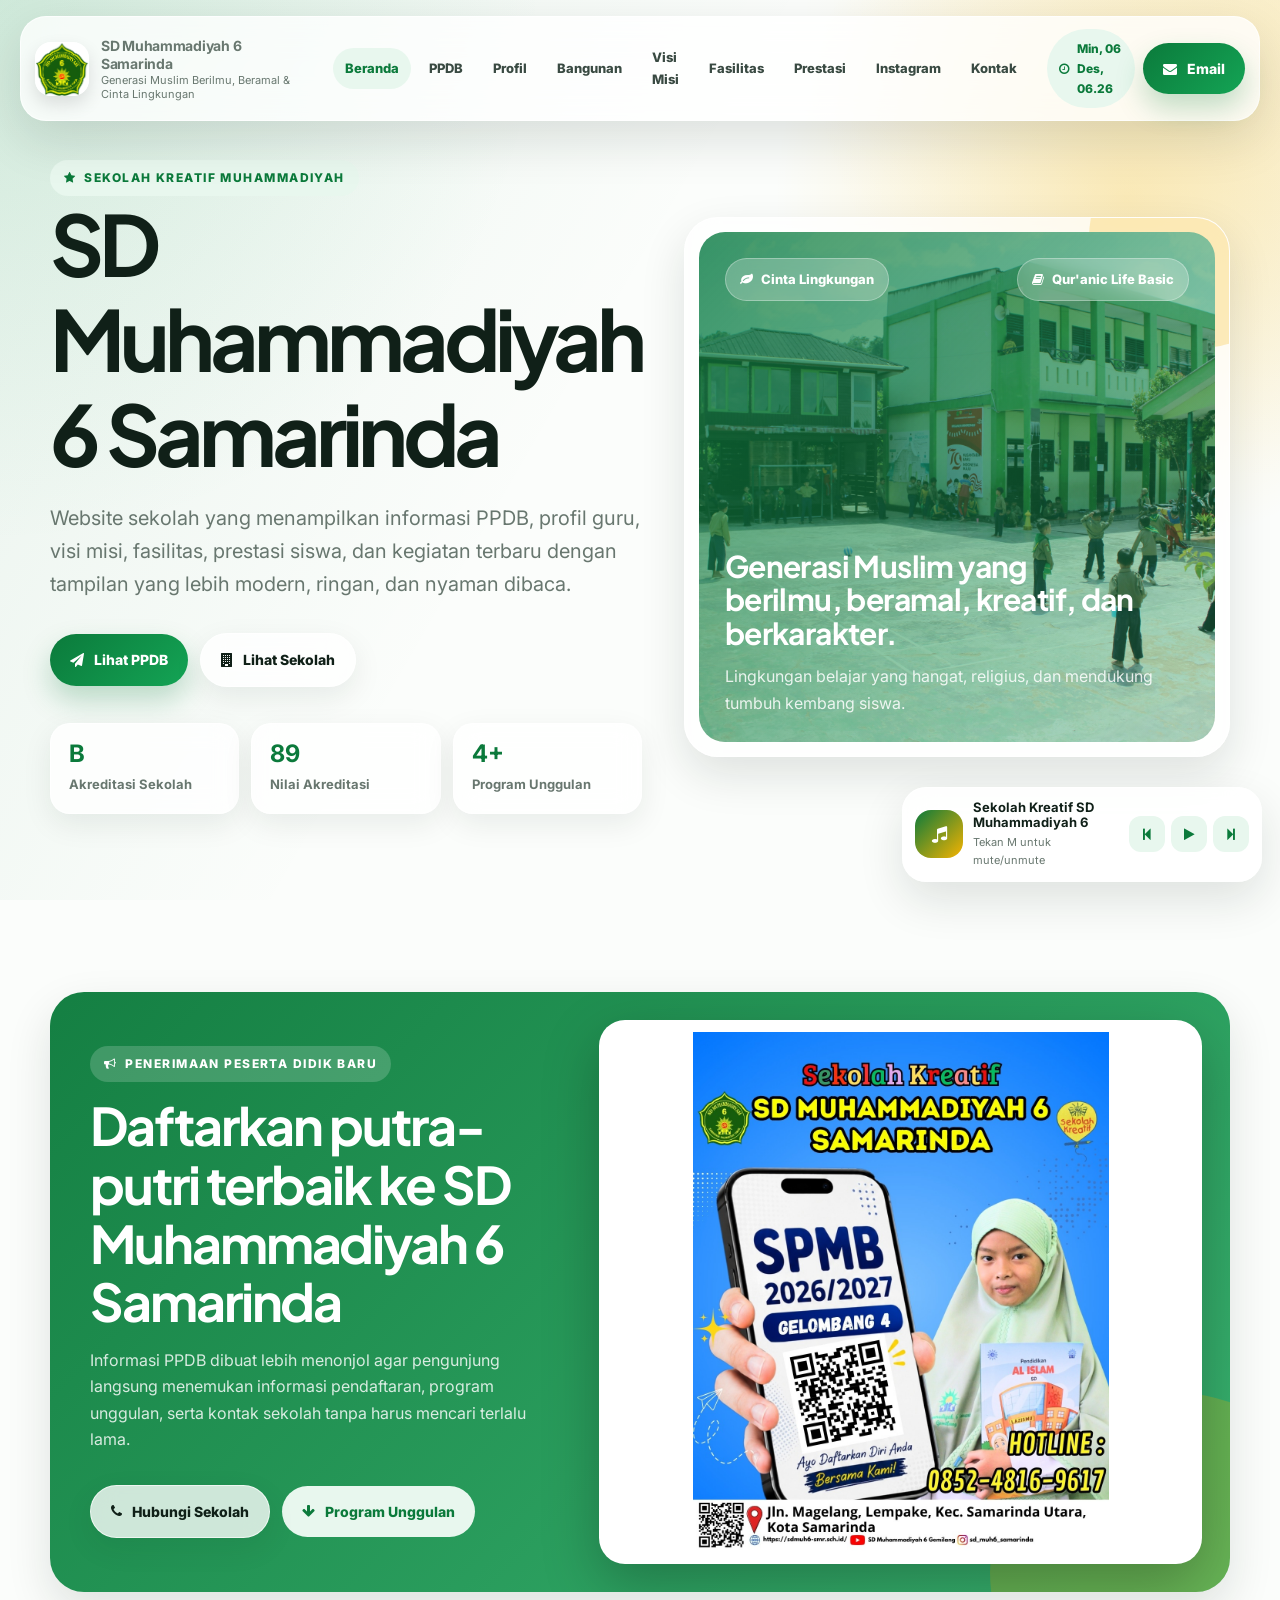
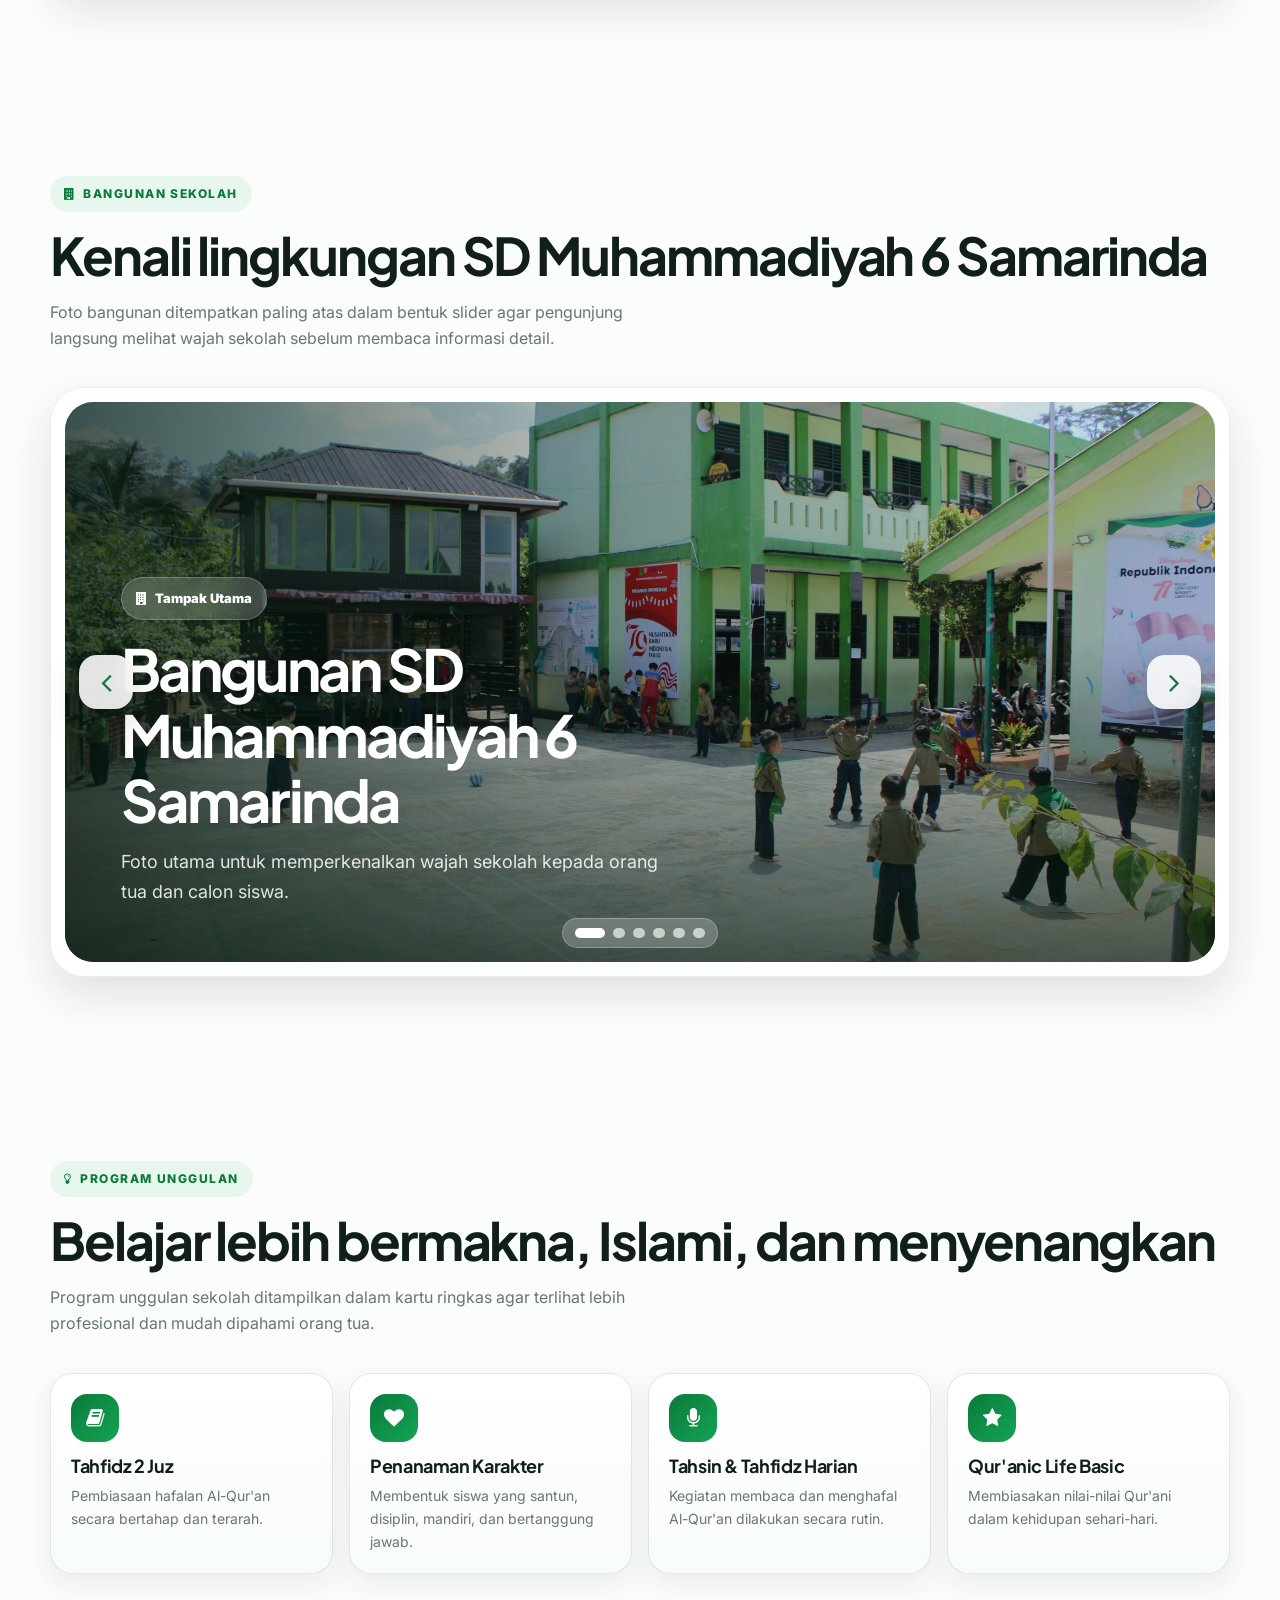
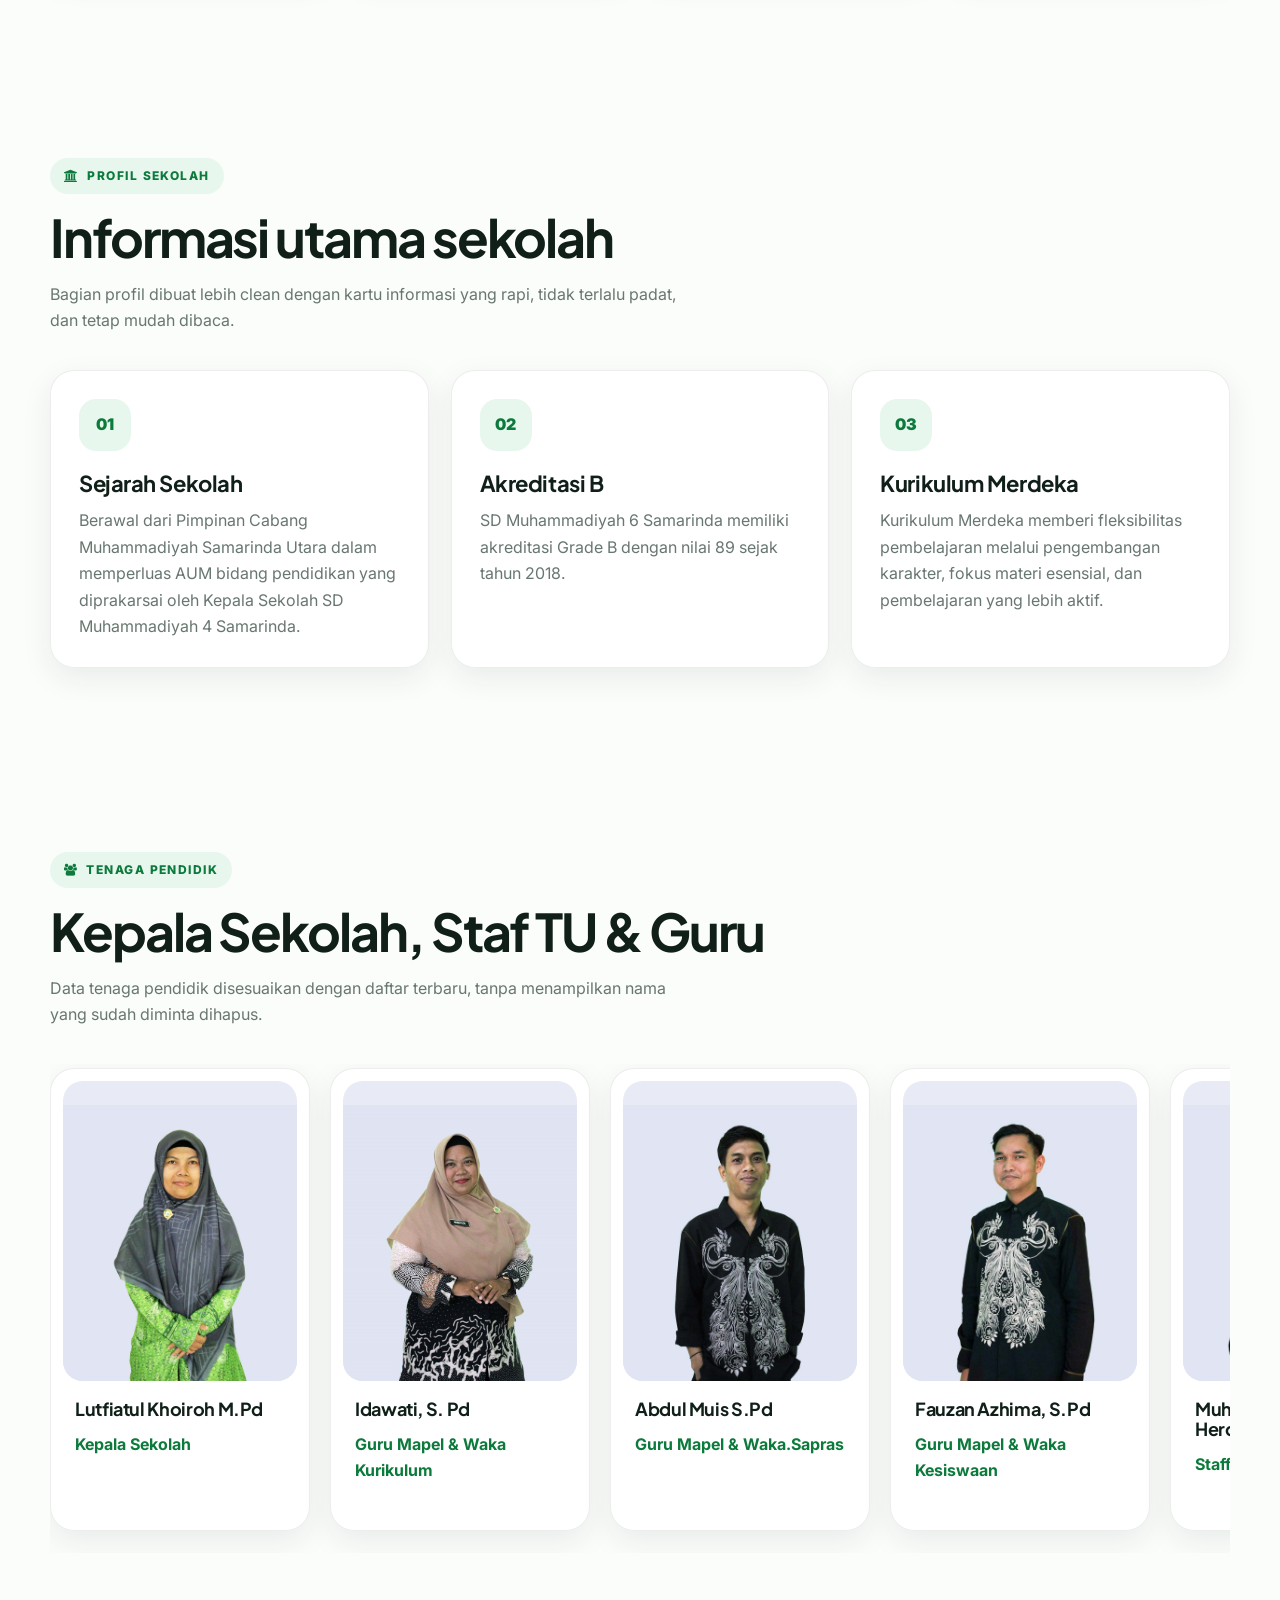
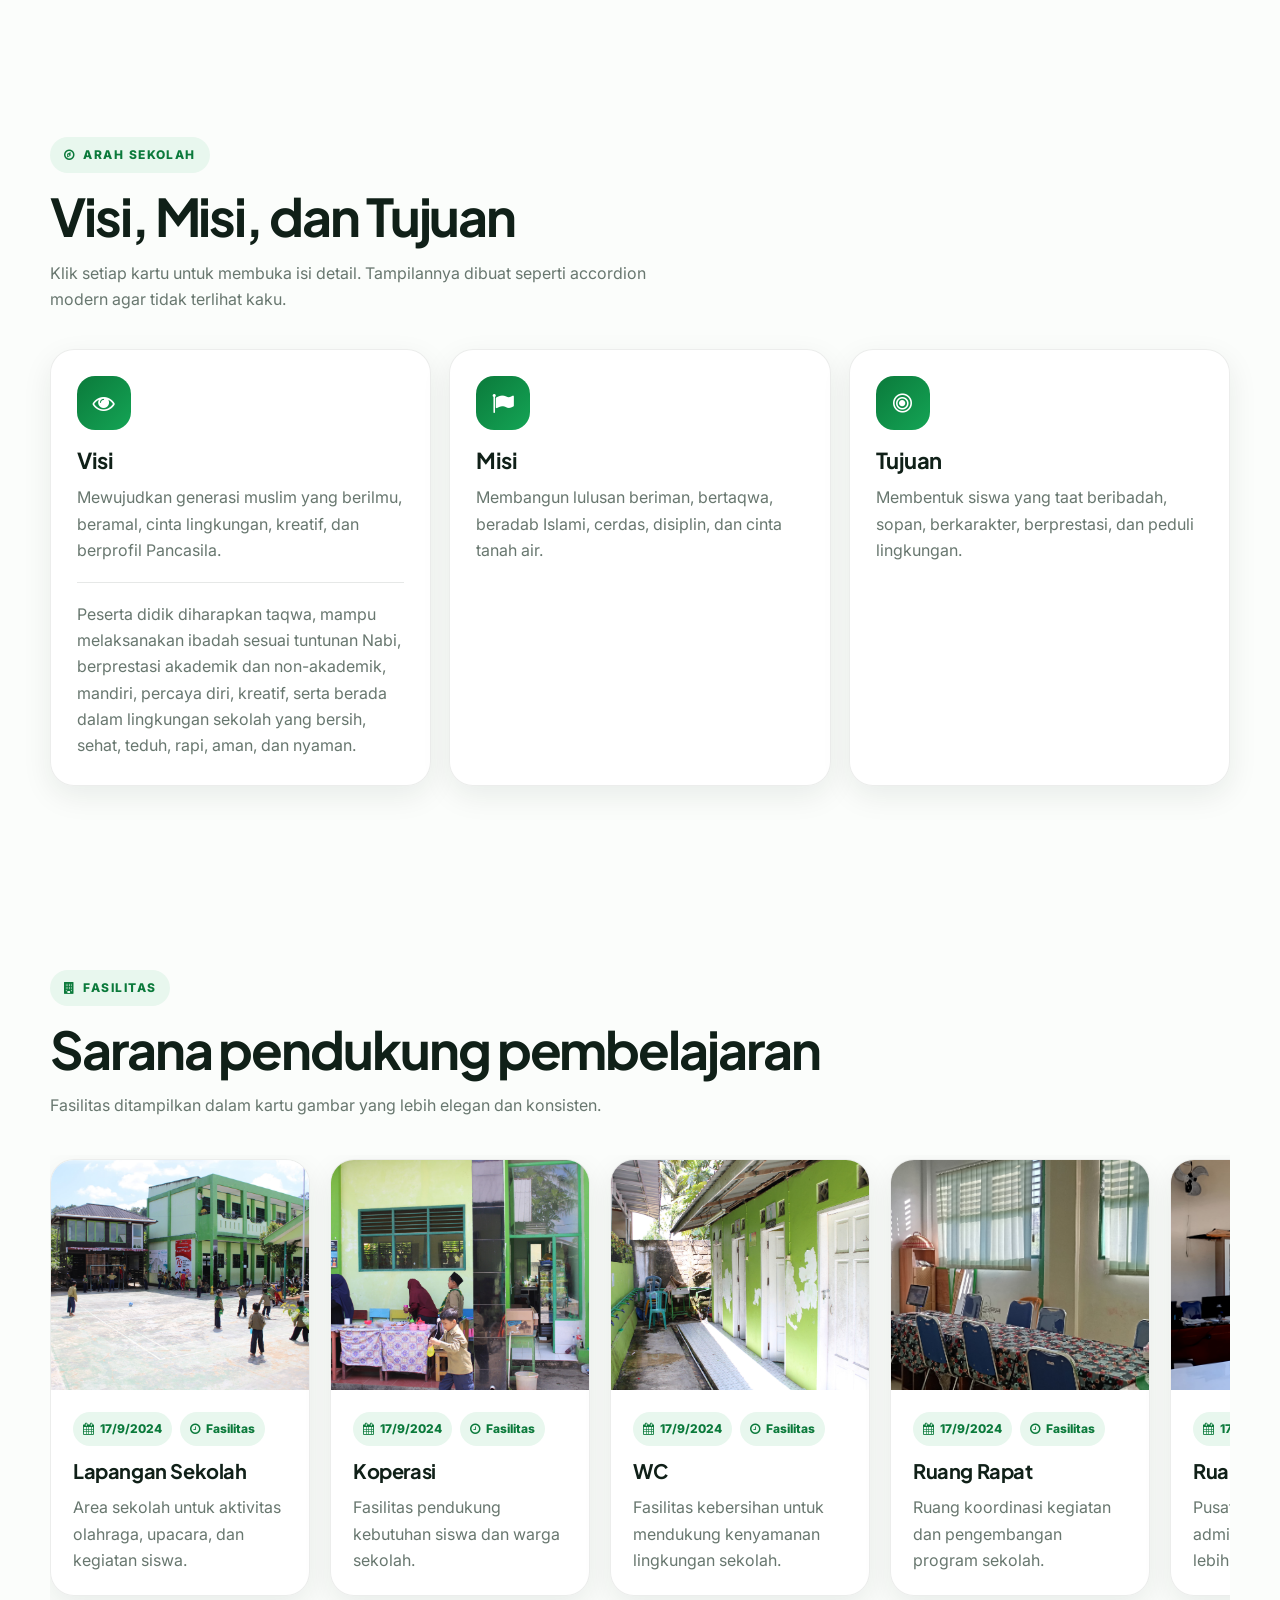
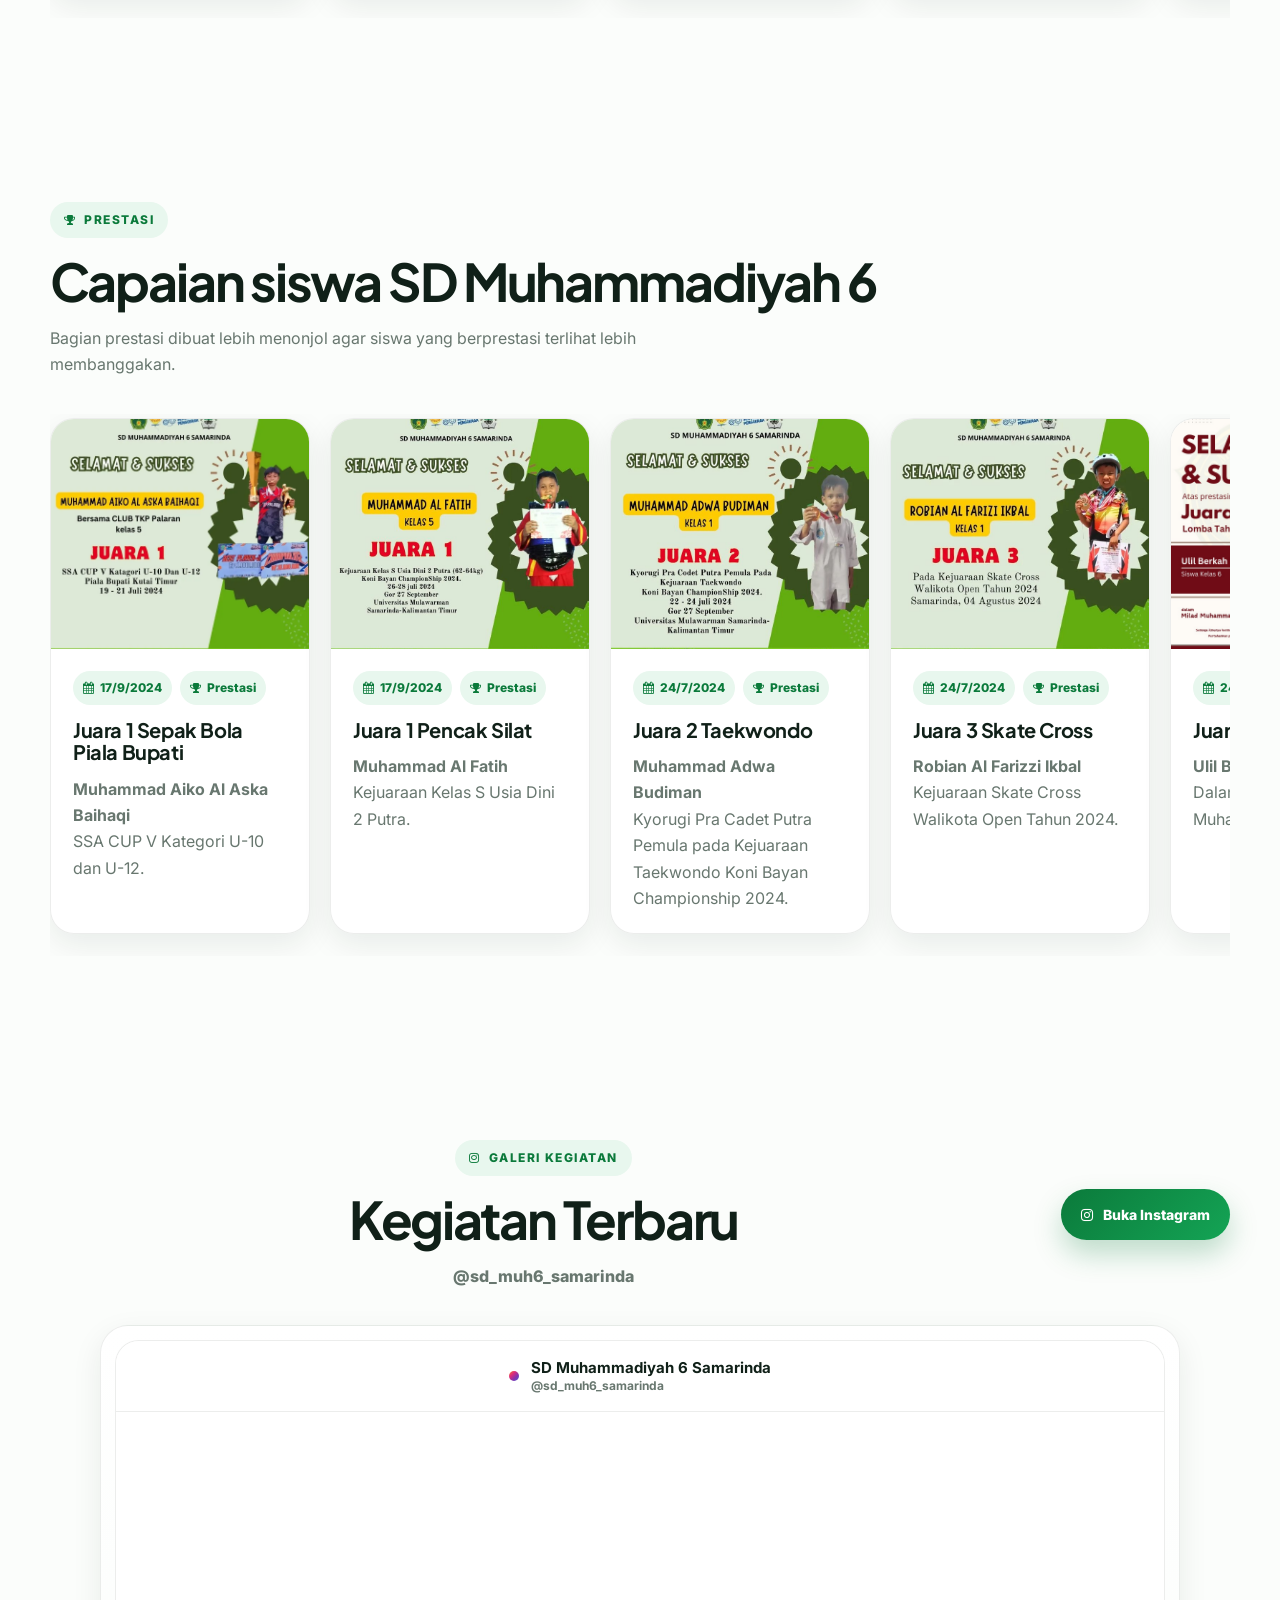
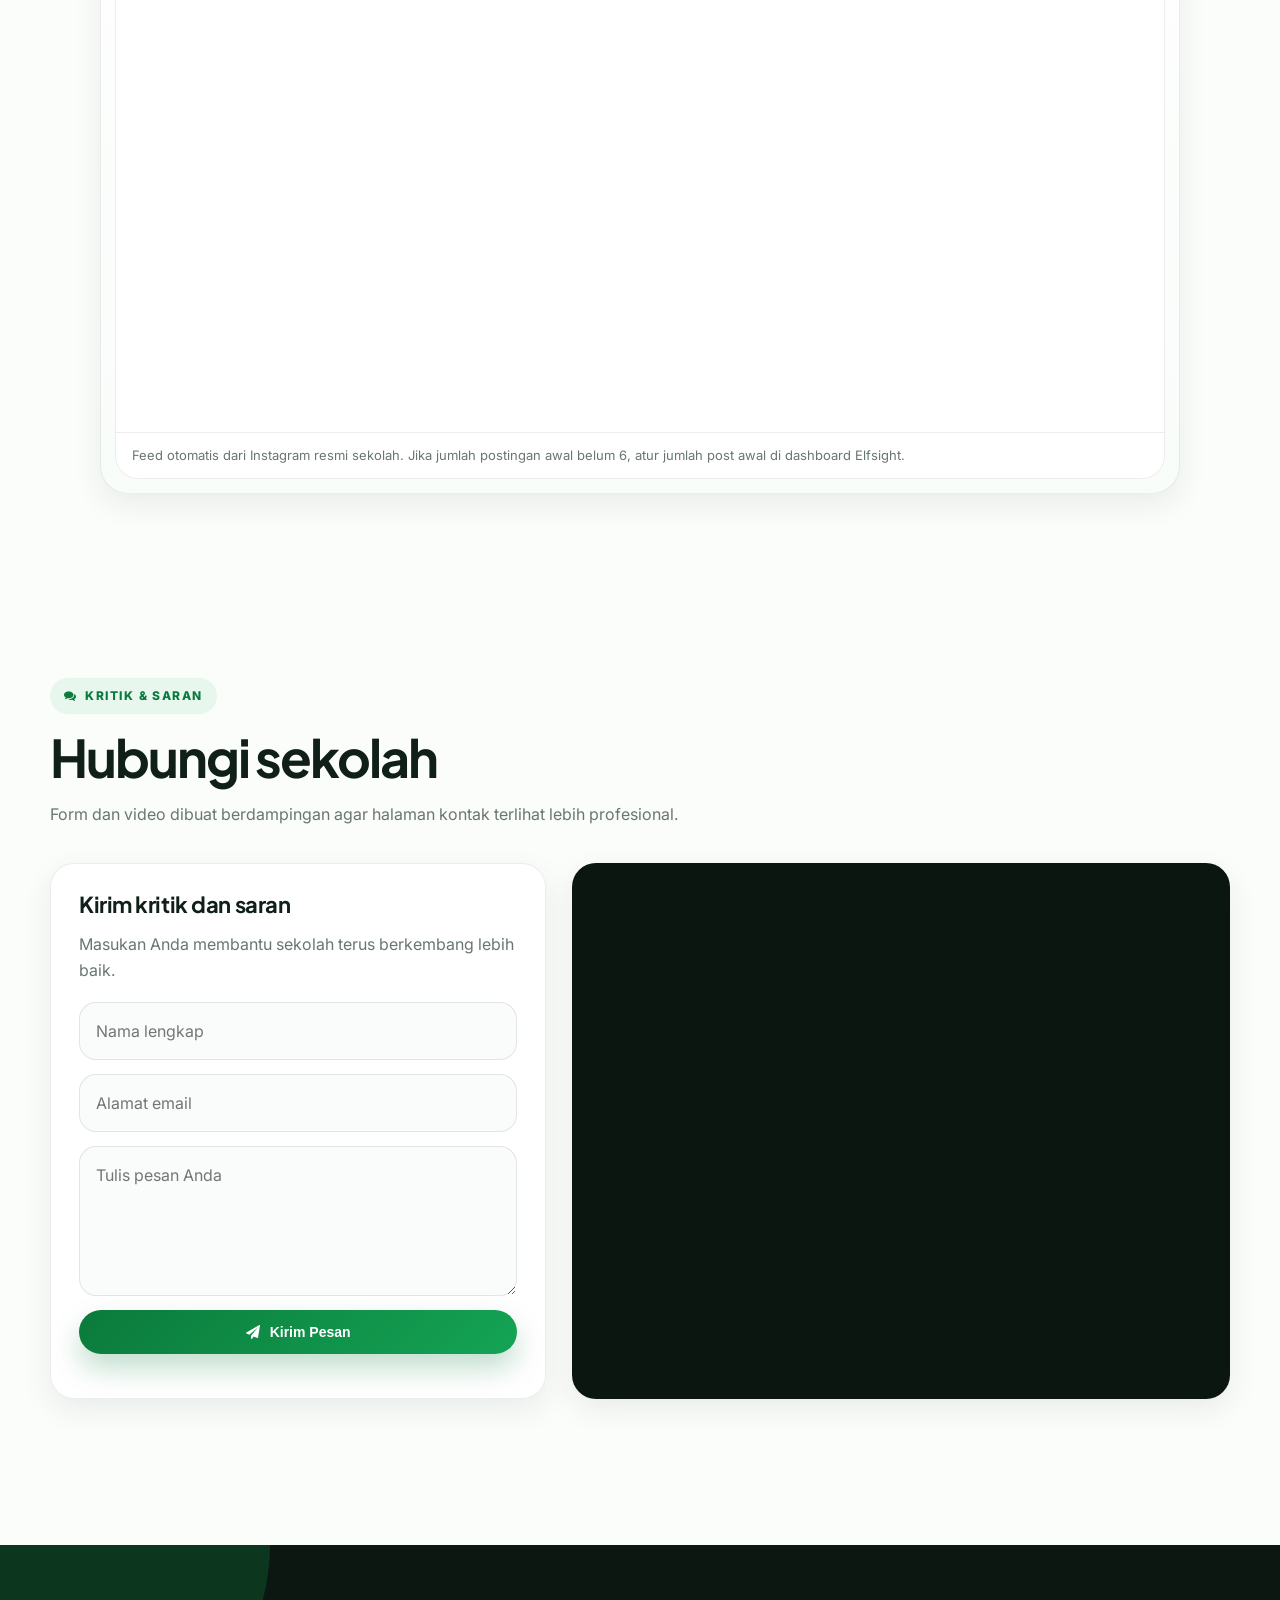
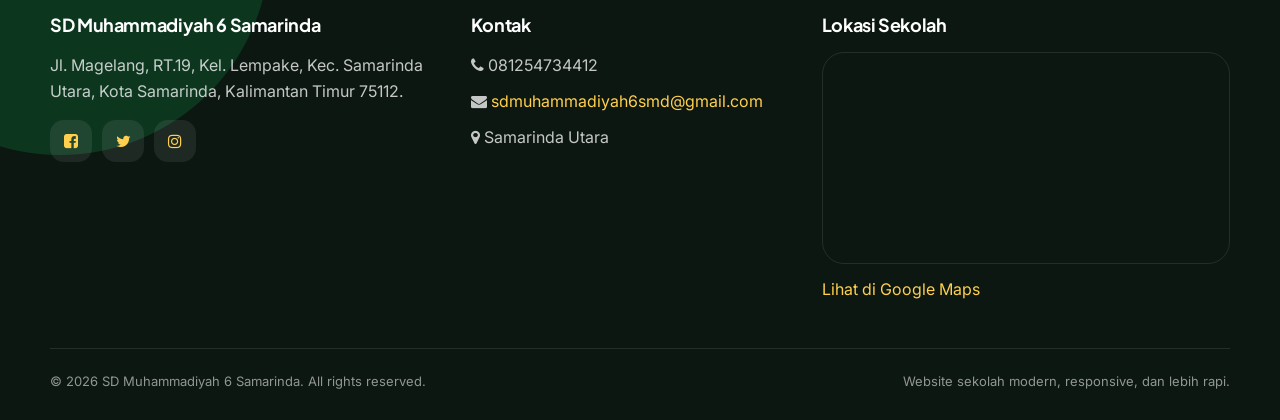
==== commit 26ac4cc0: "Update terbaru2026.html" ====
--- a/index.html
+++ b/index.html
@@ -1,4 +1,3 @@
-<!DOCTYPE html>
 <html lang="id">
 <head>
   <meta charset="UTF-8" />
